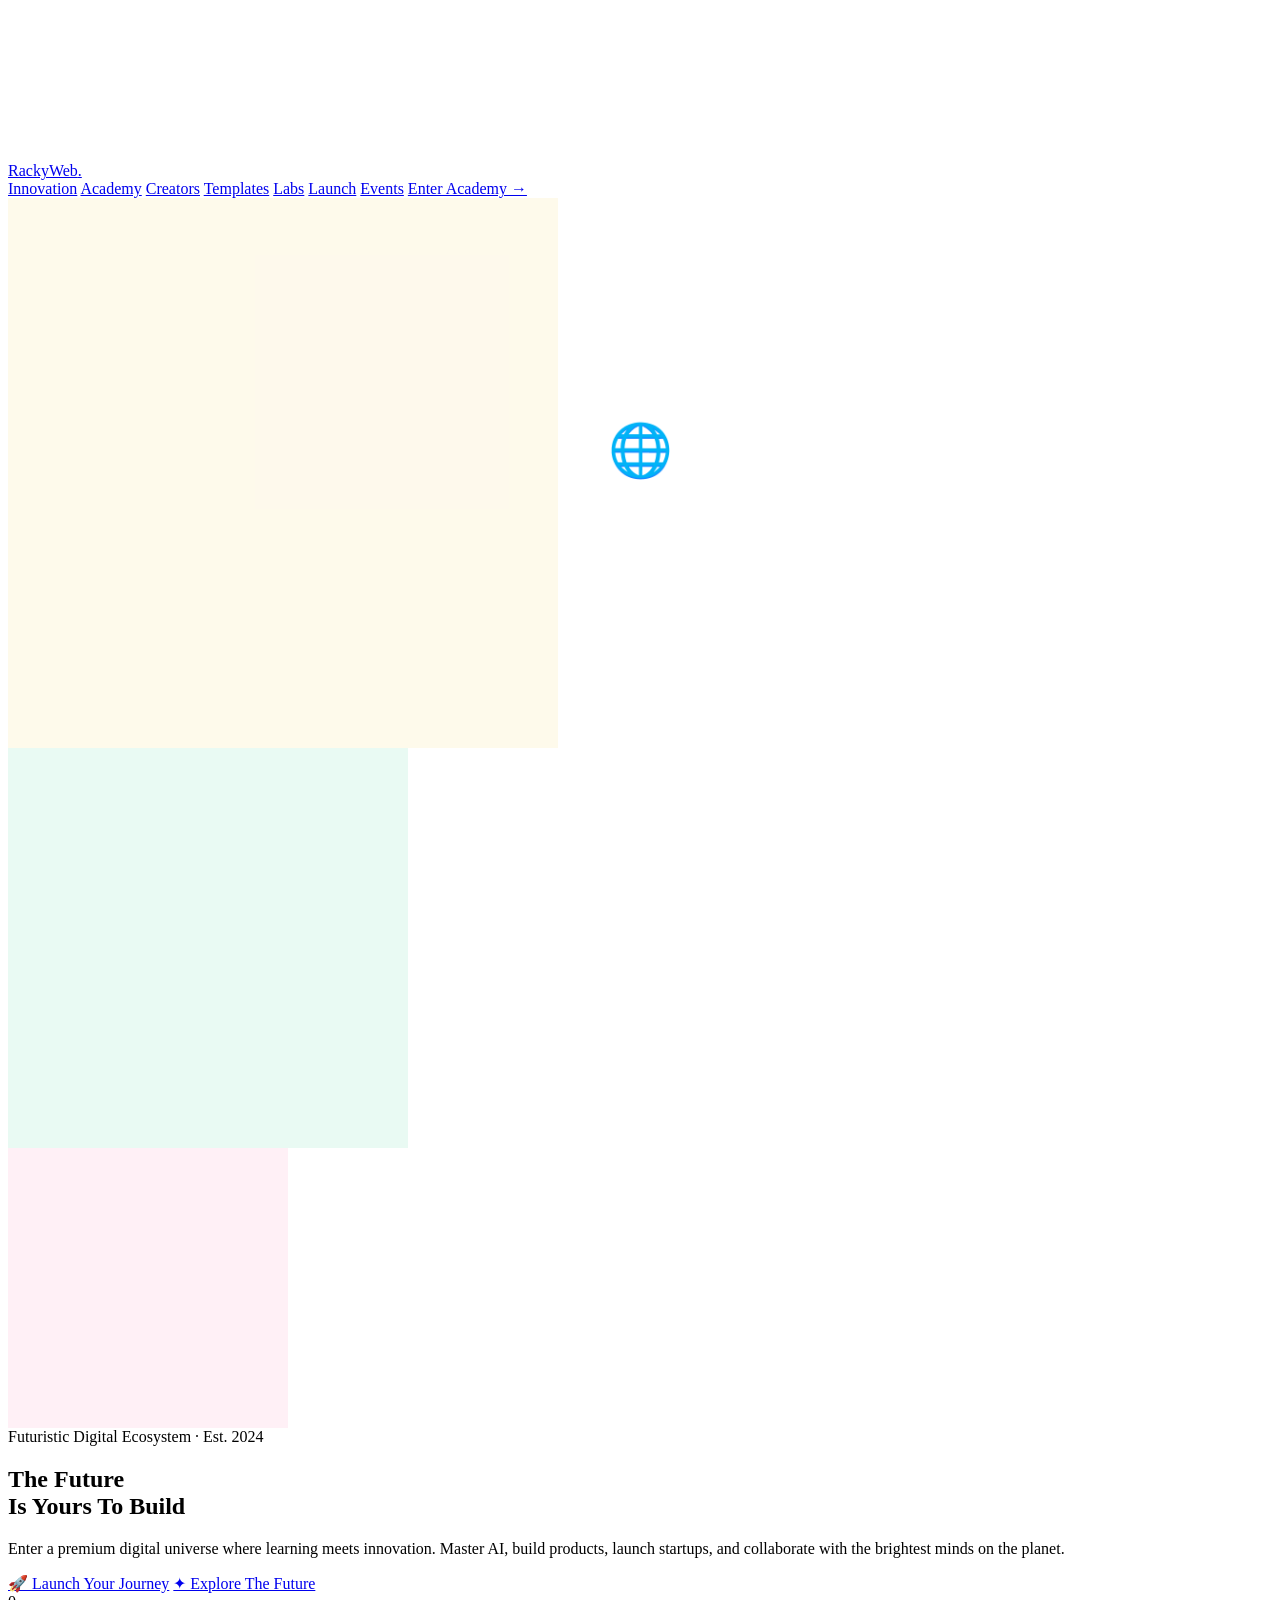
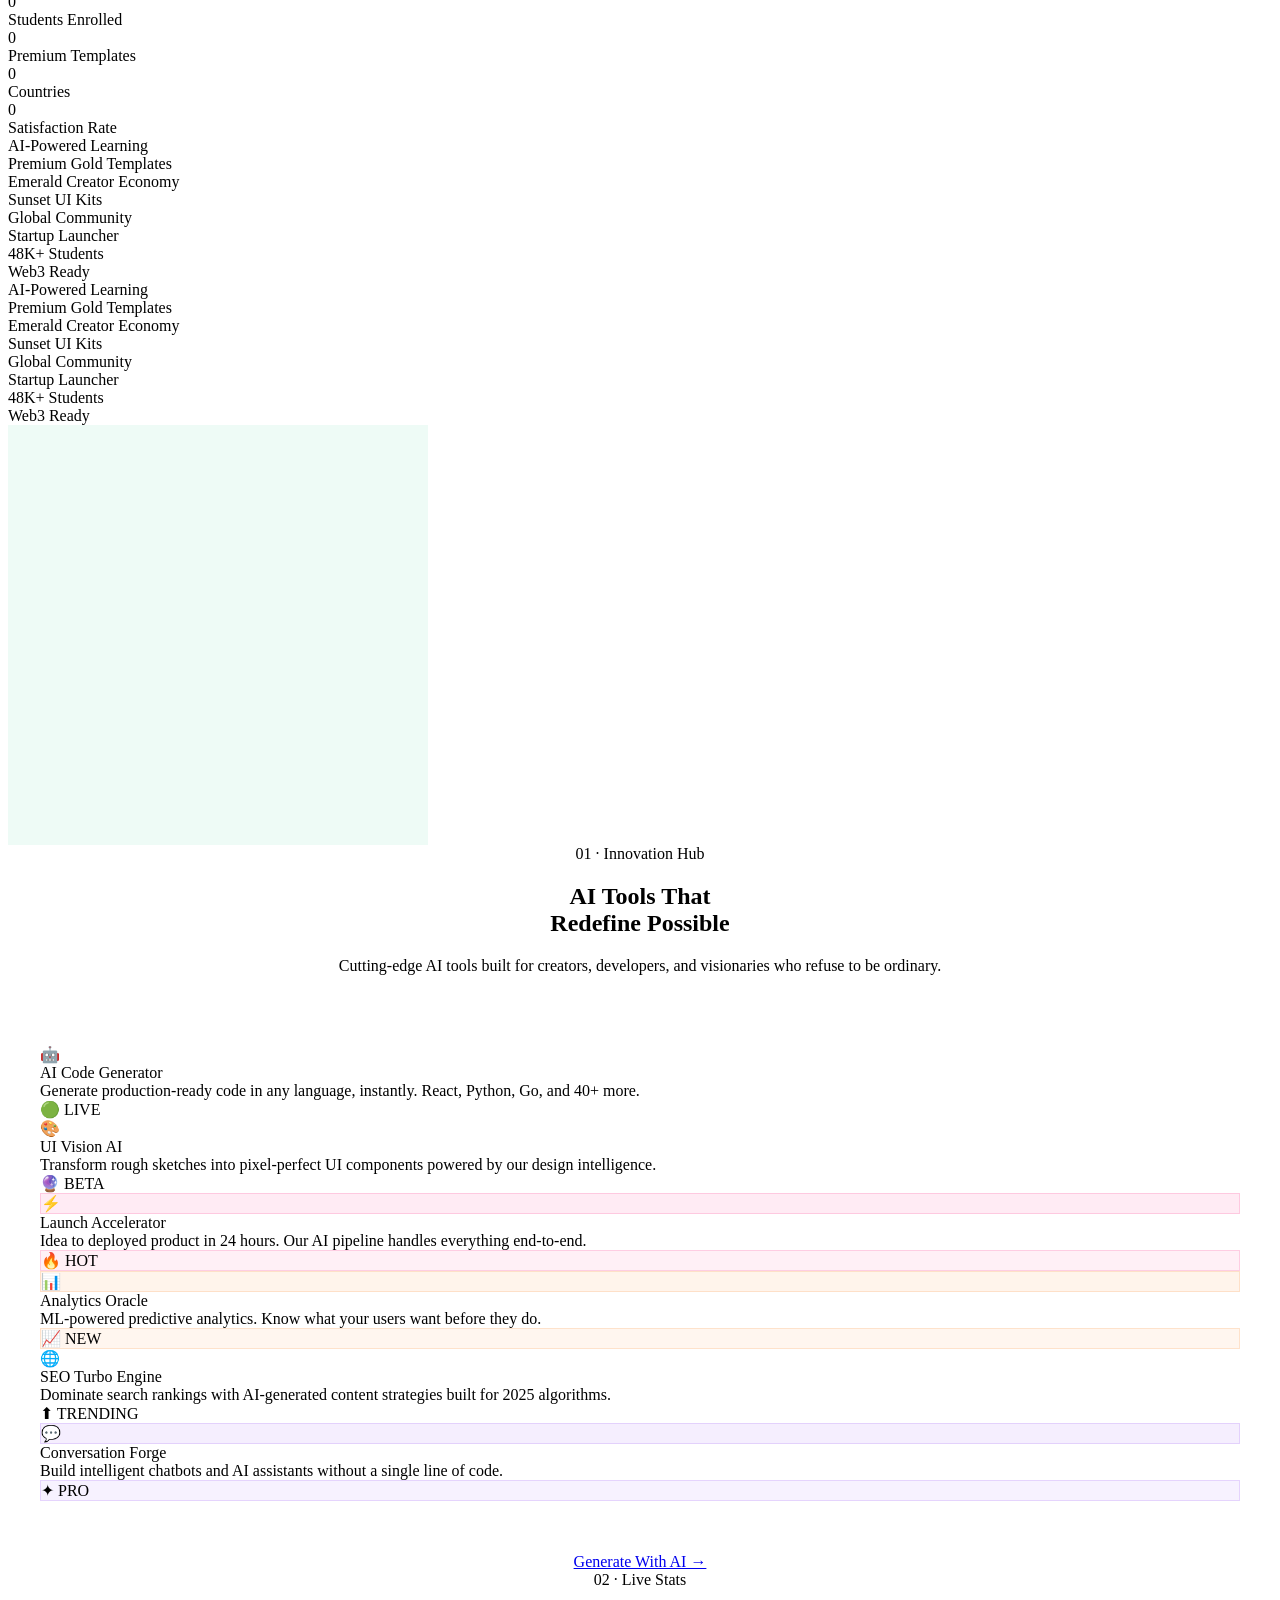
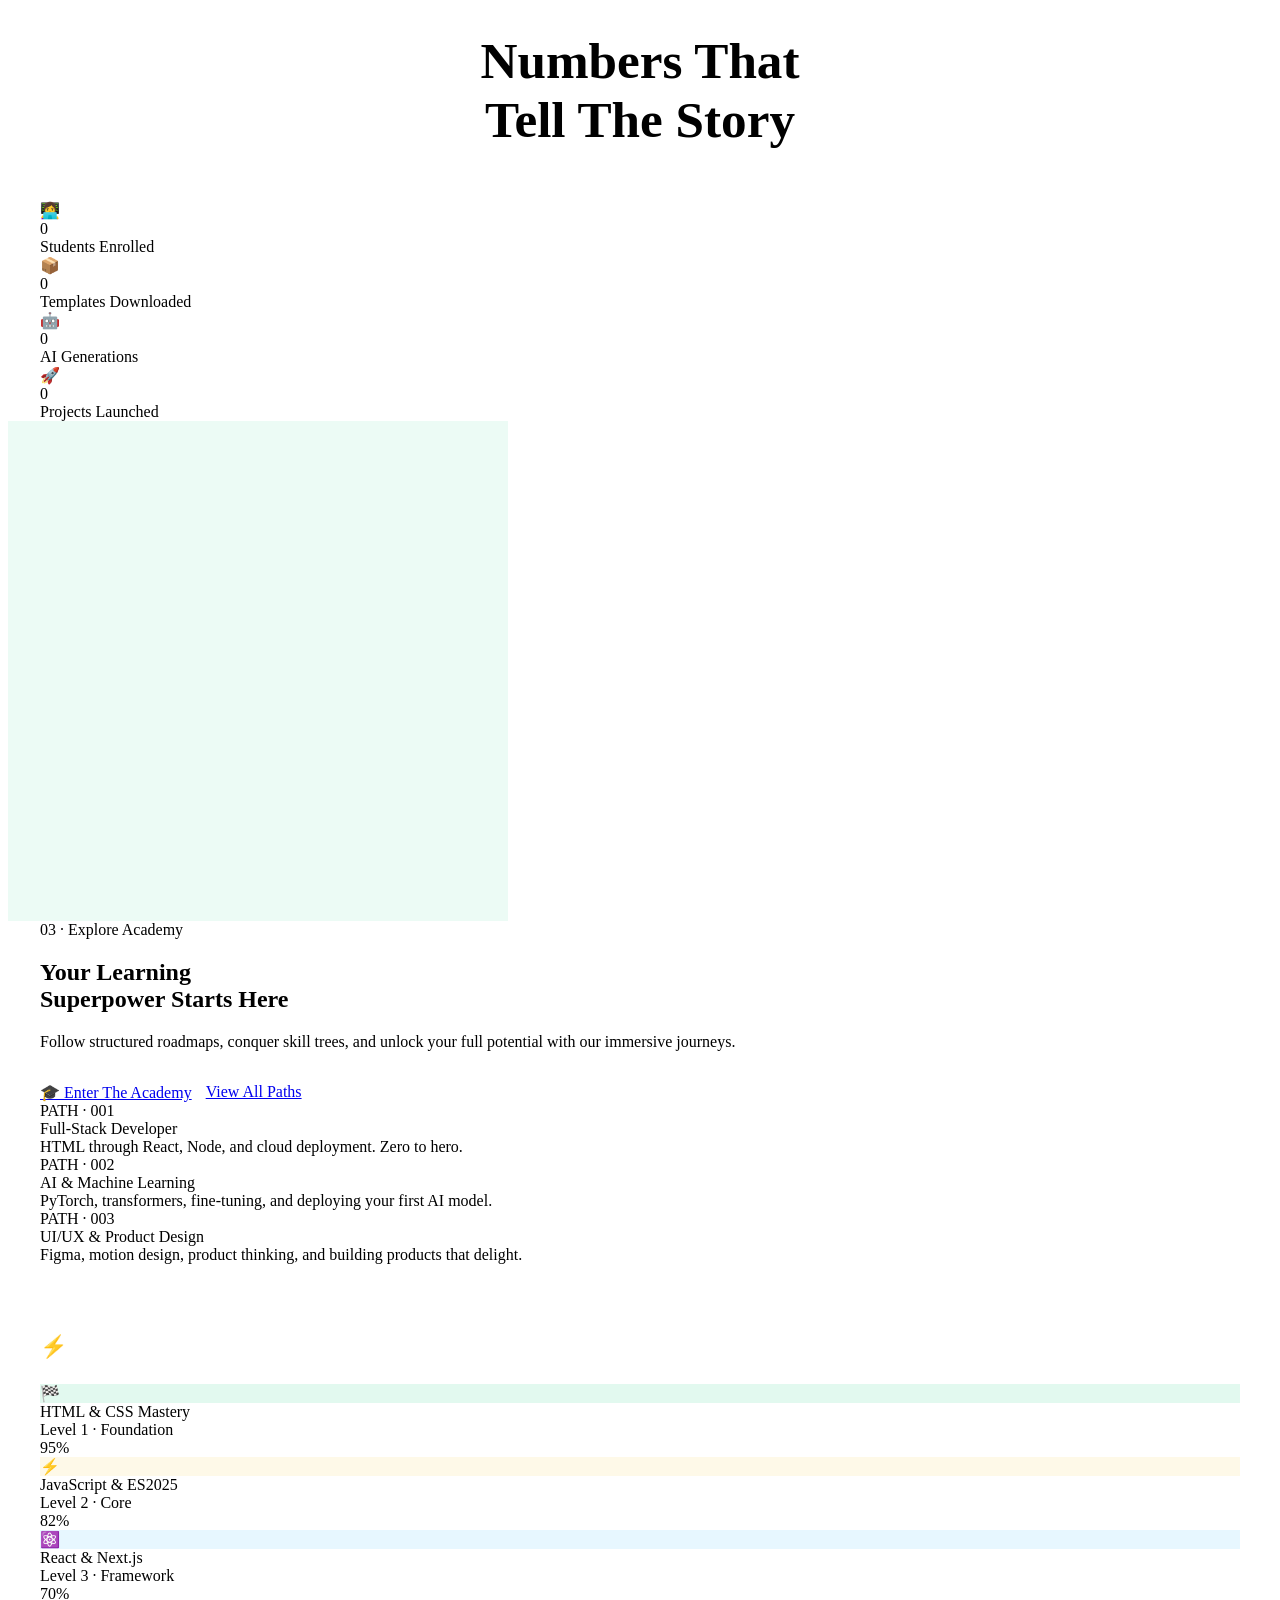
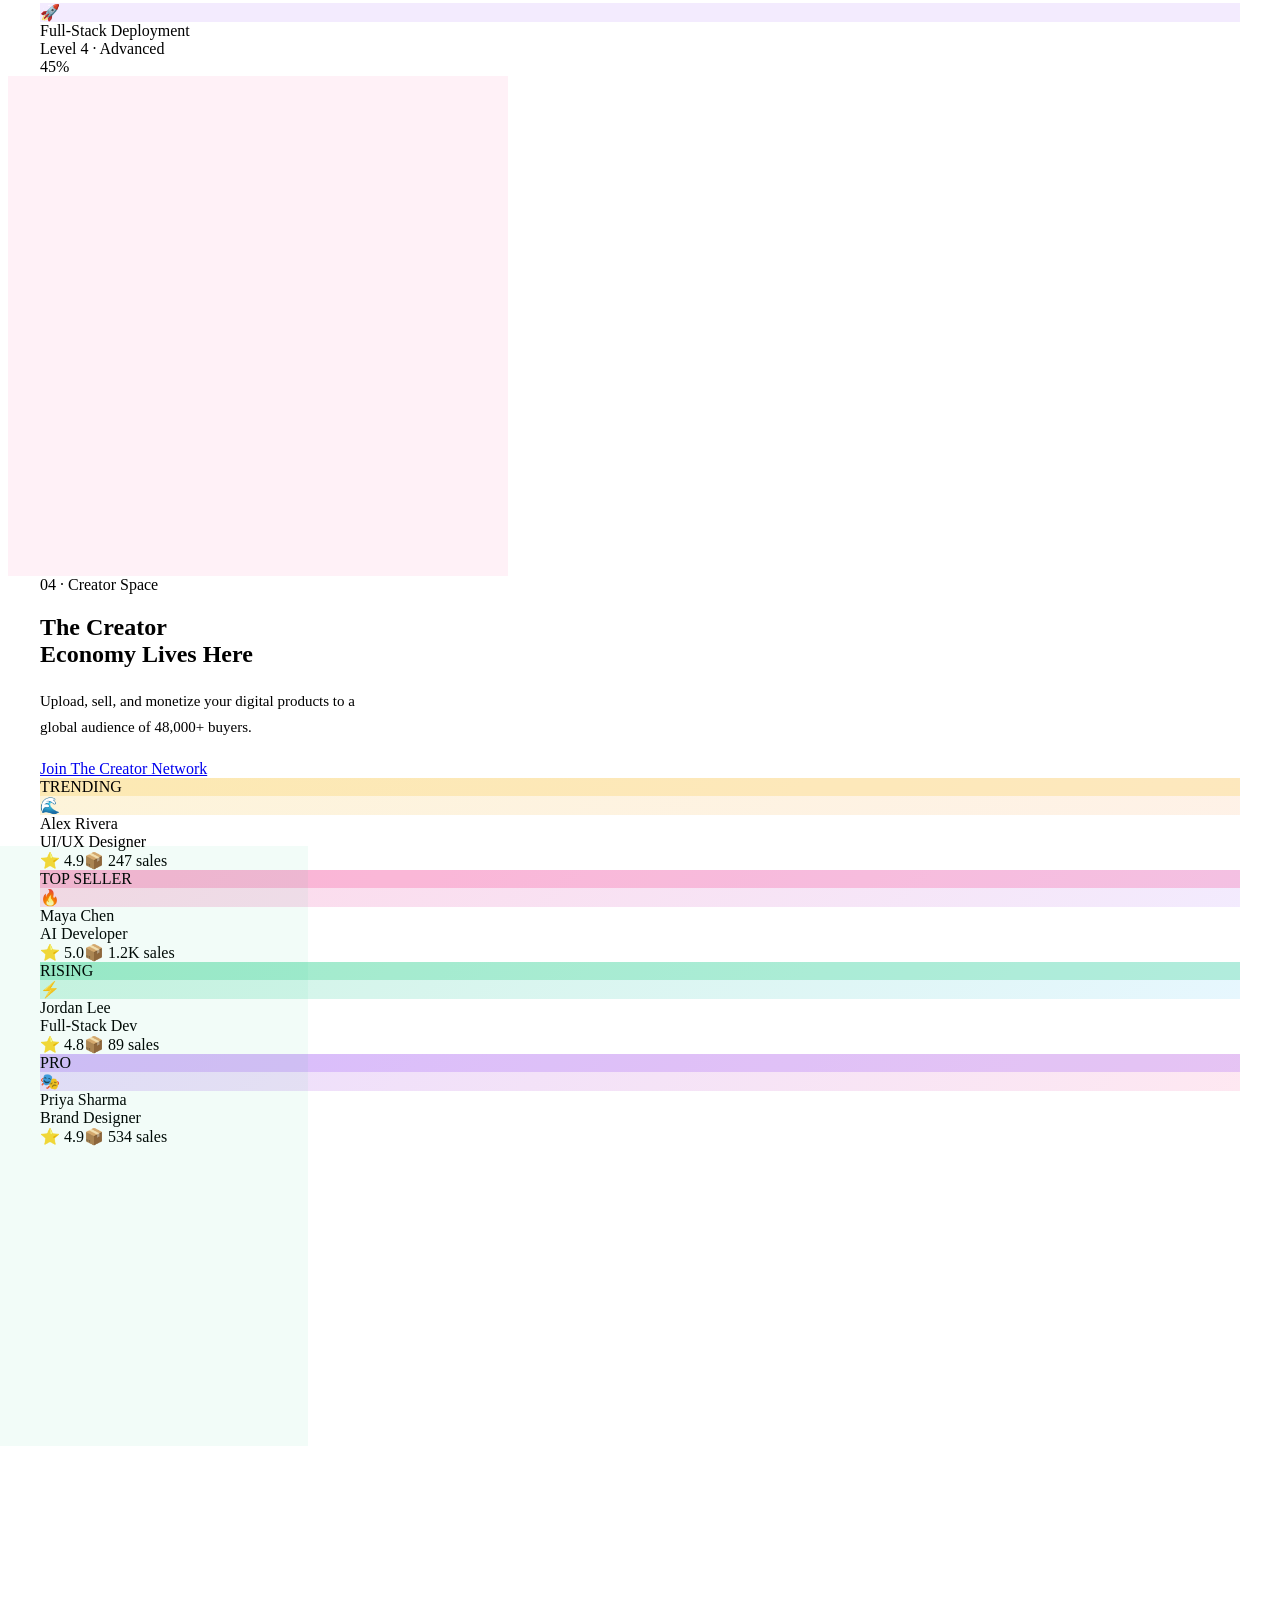
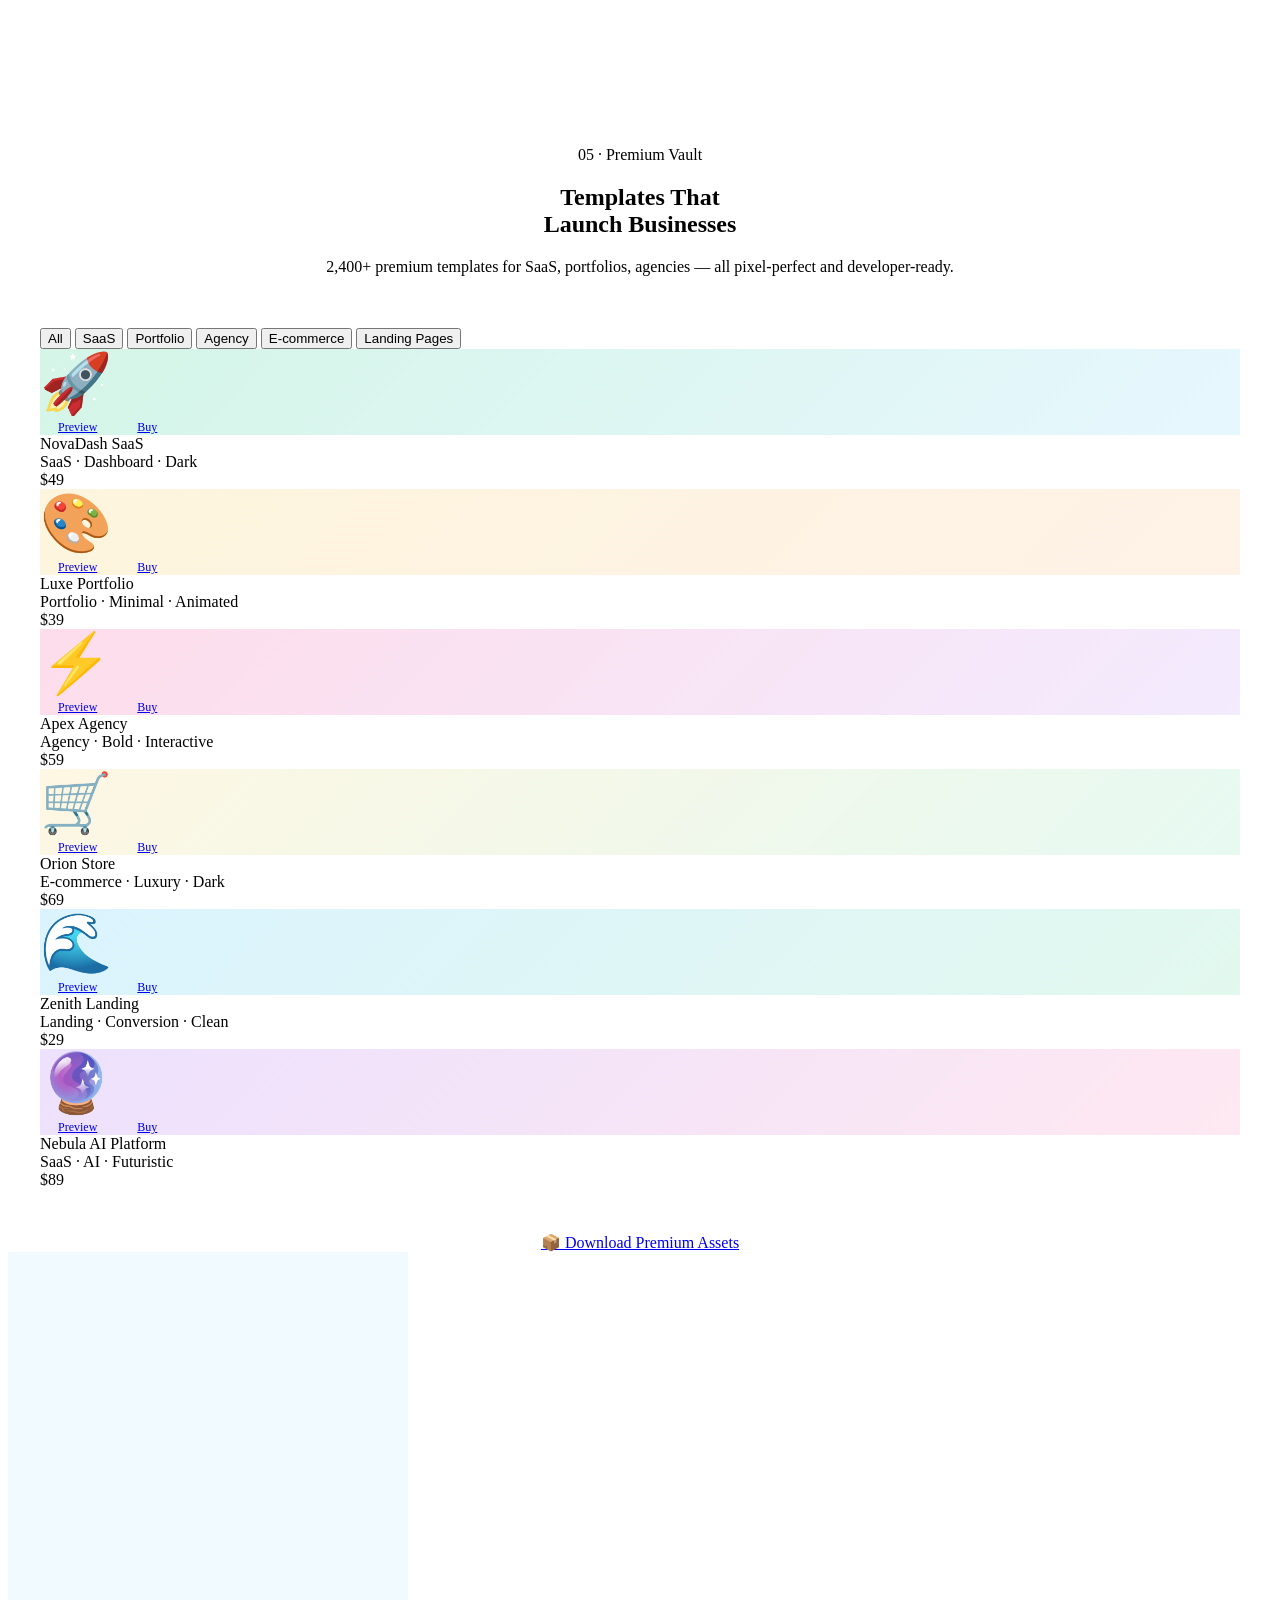
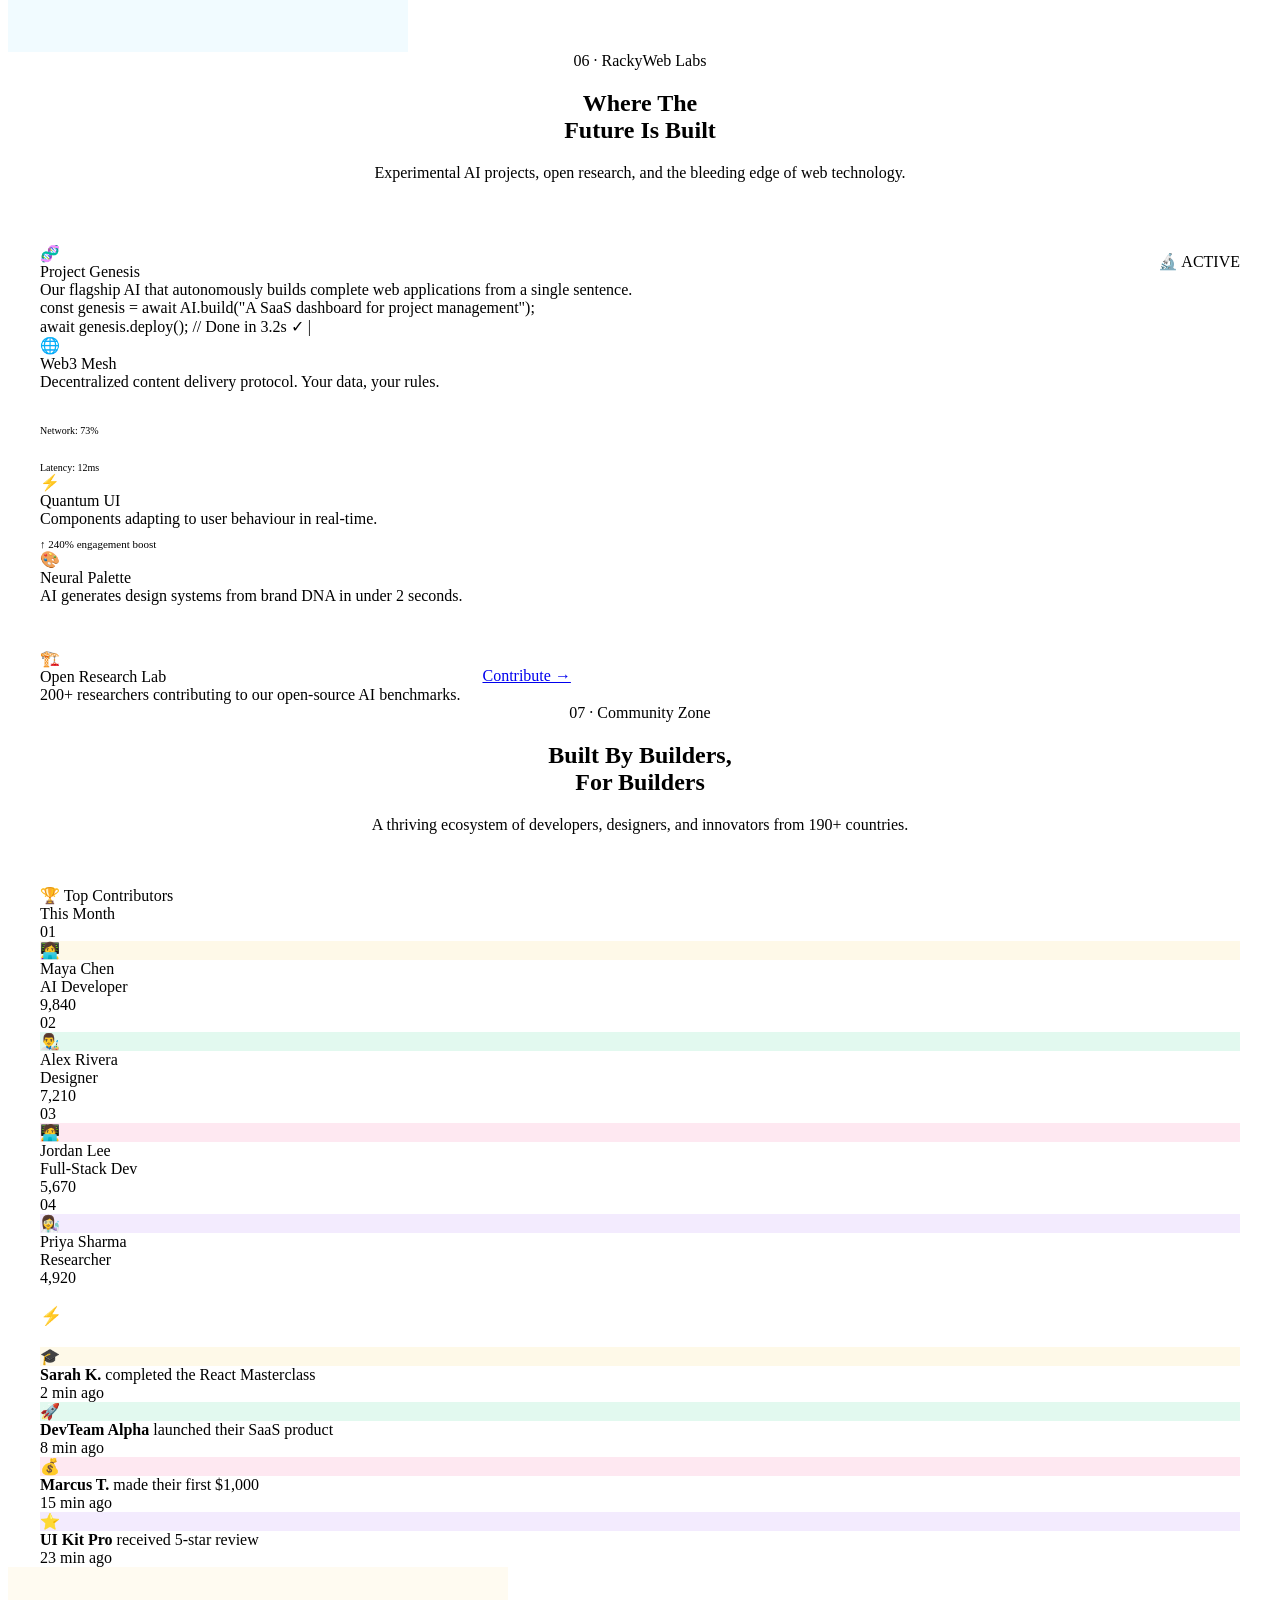
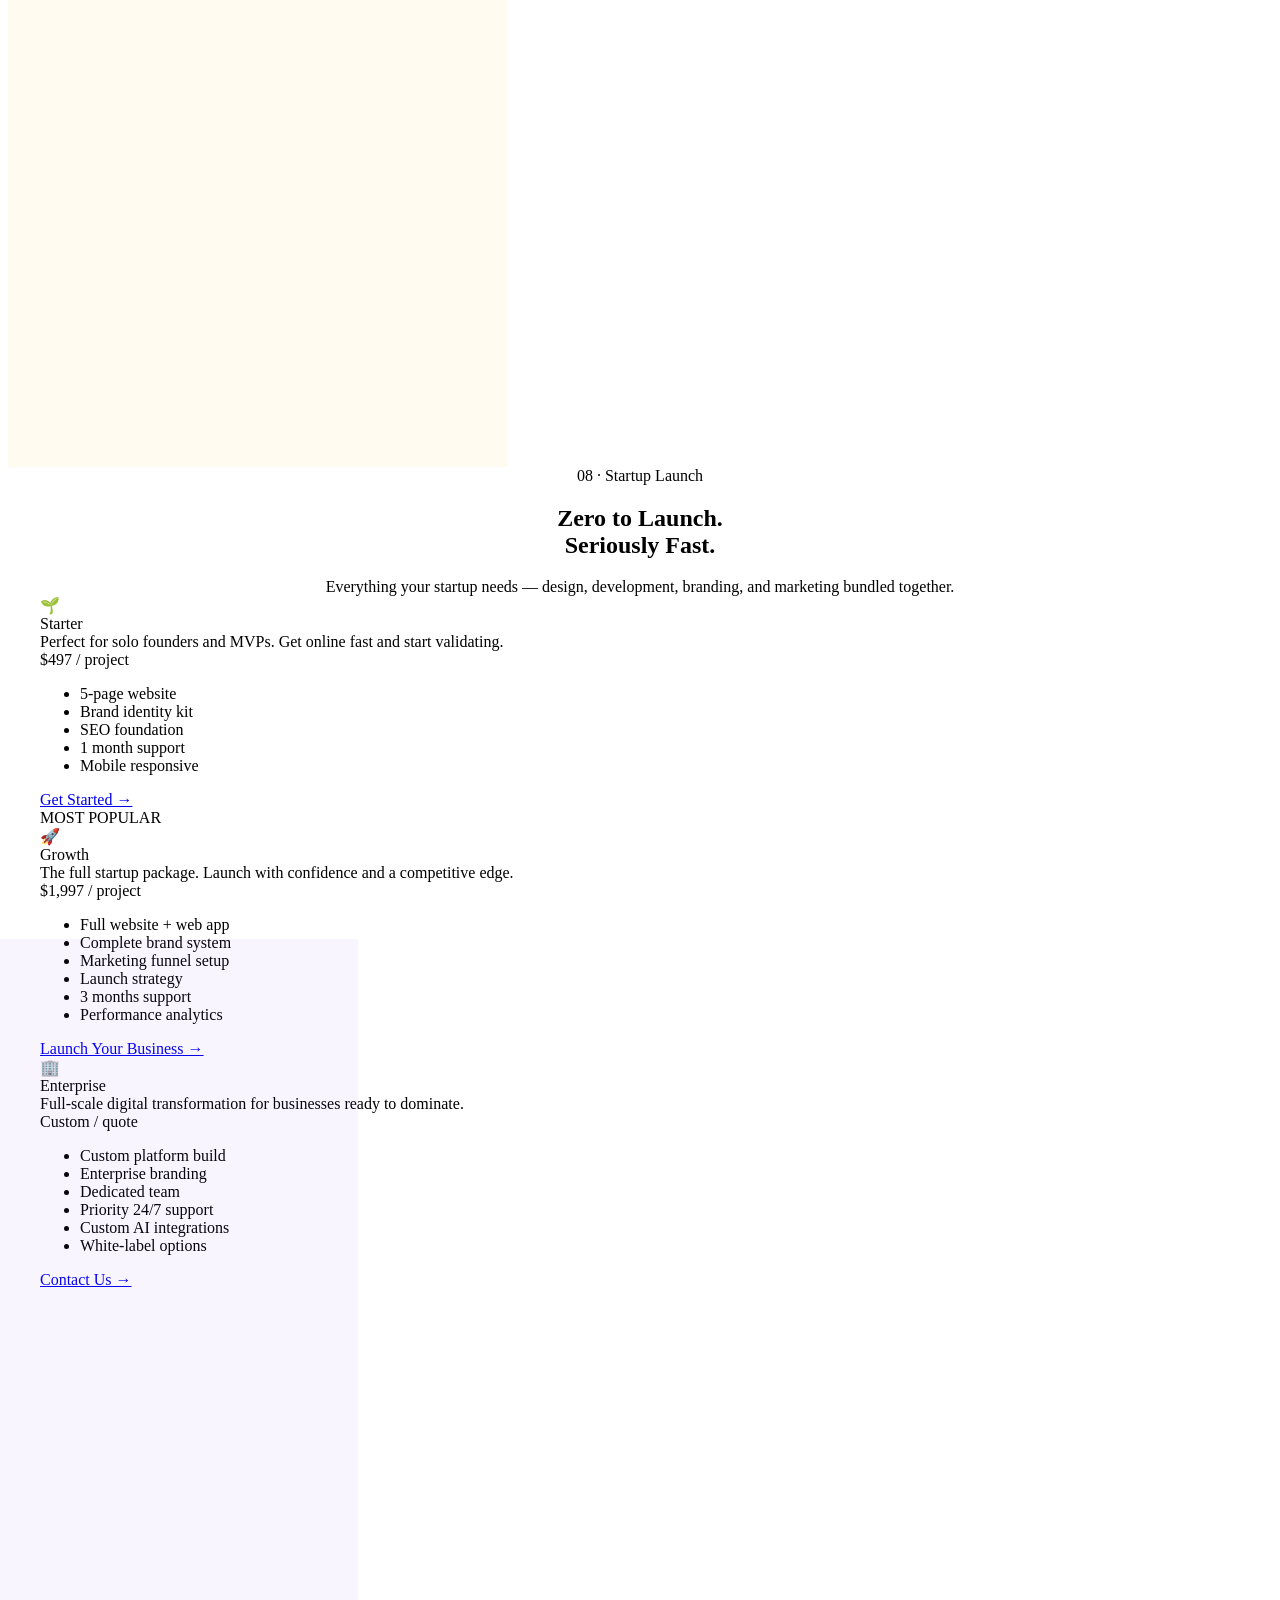
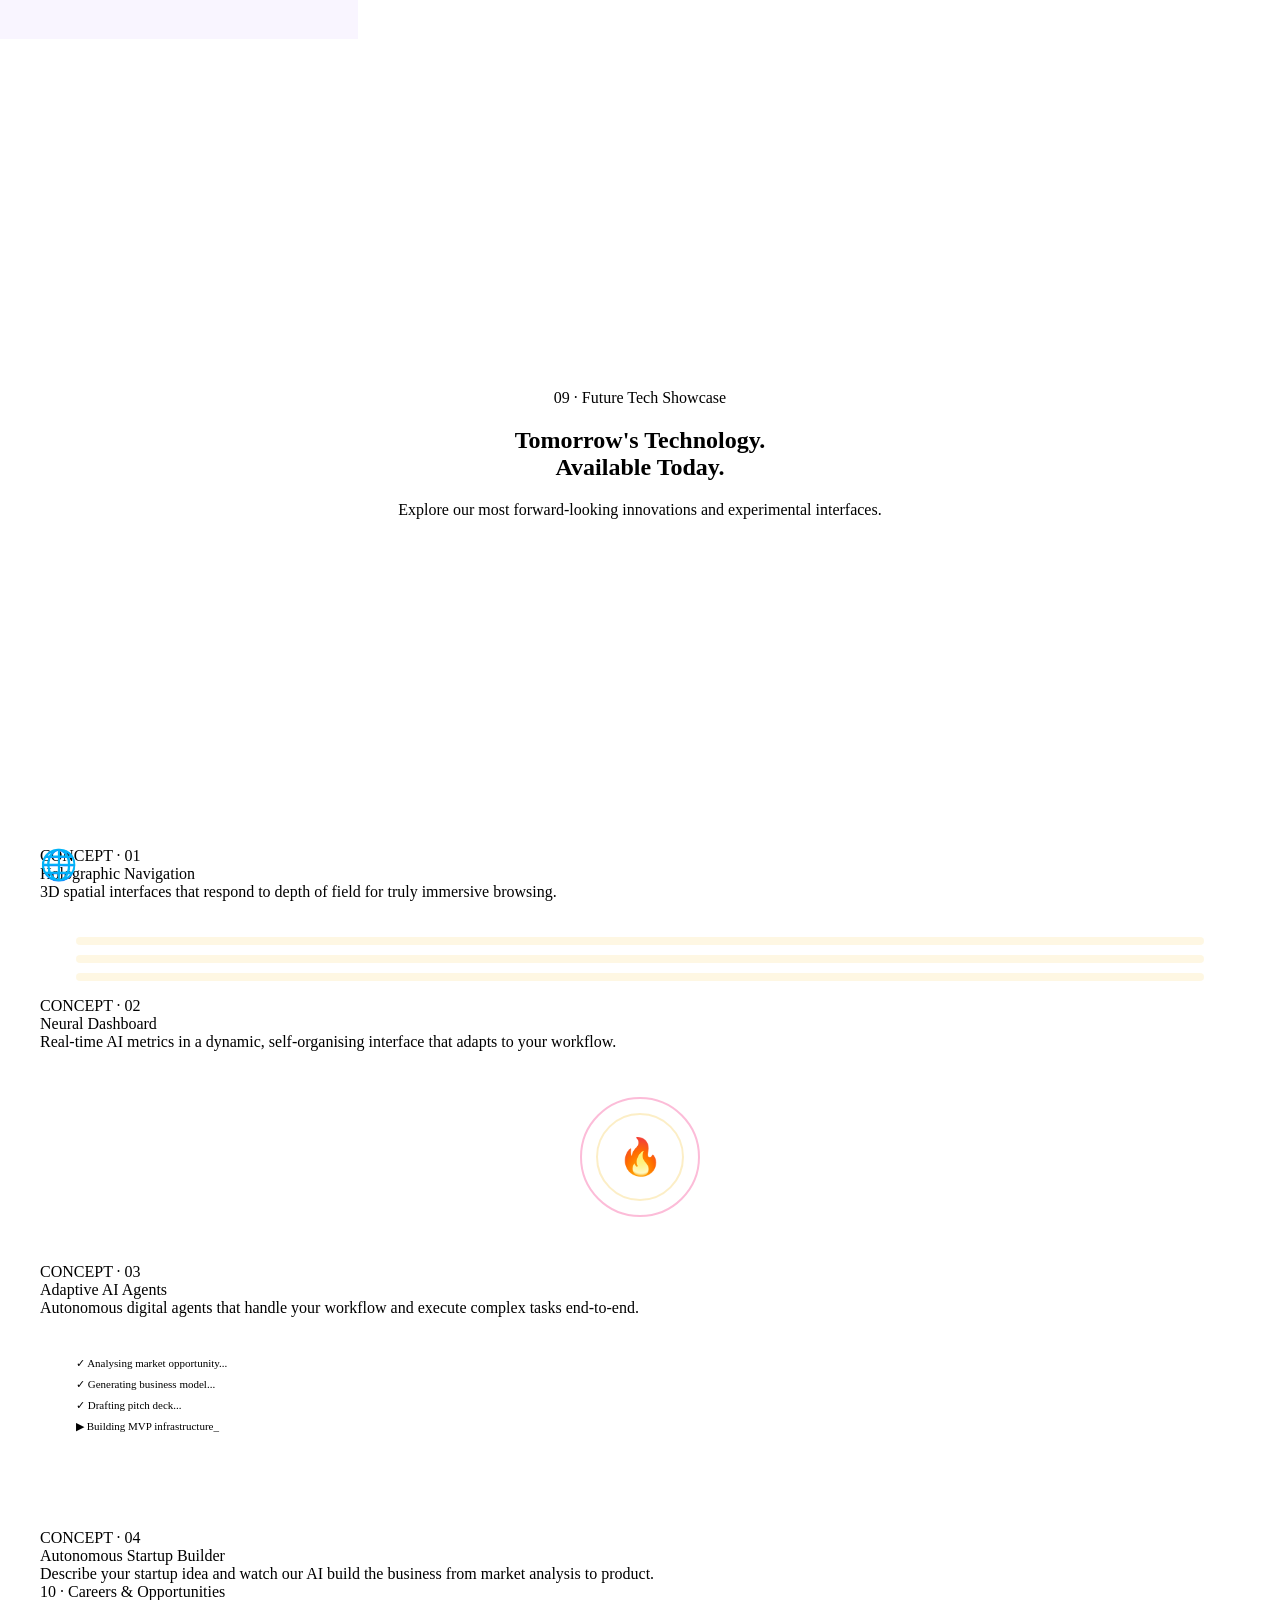
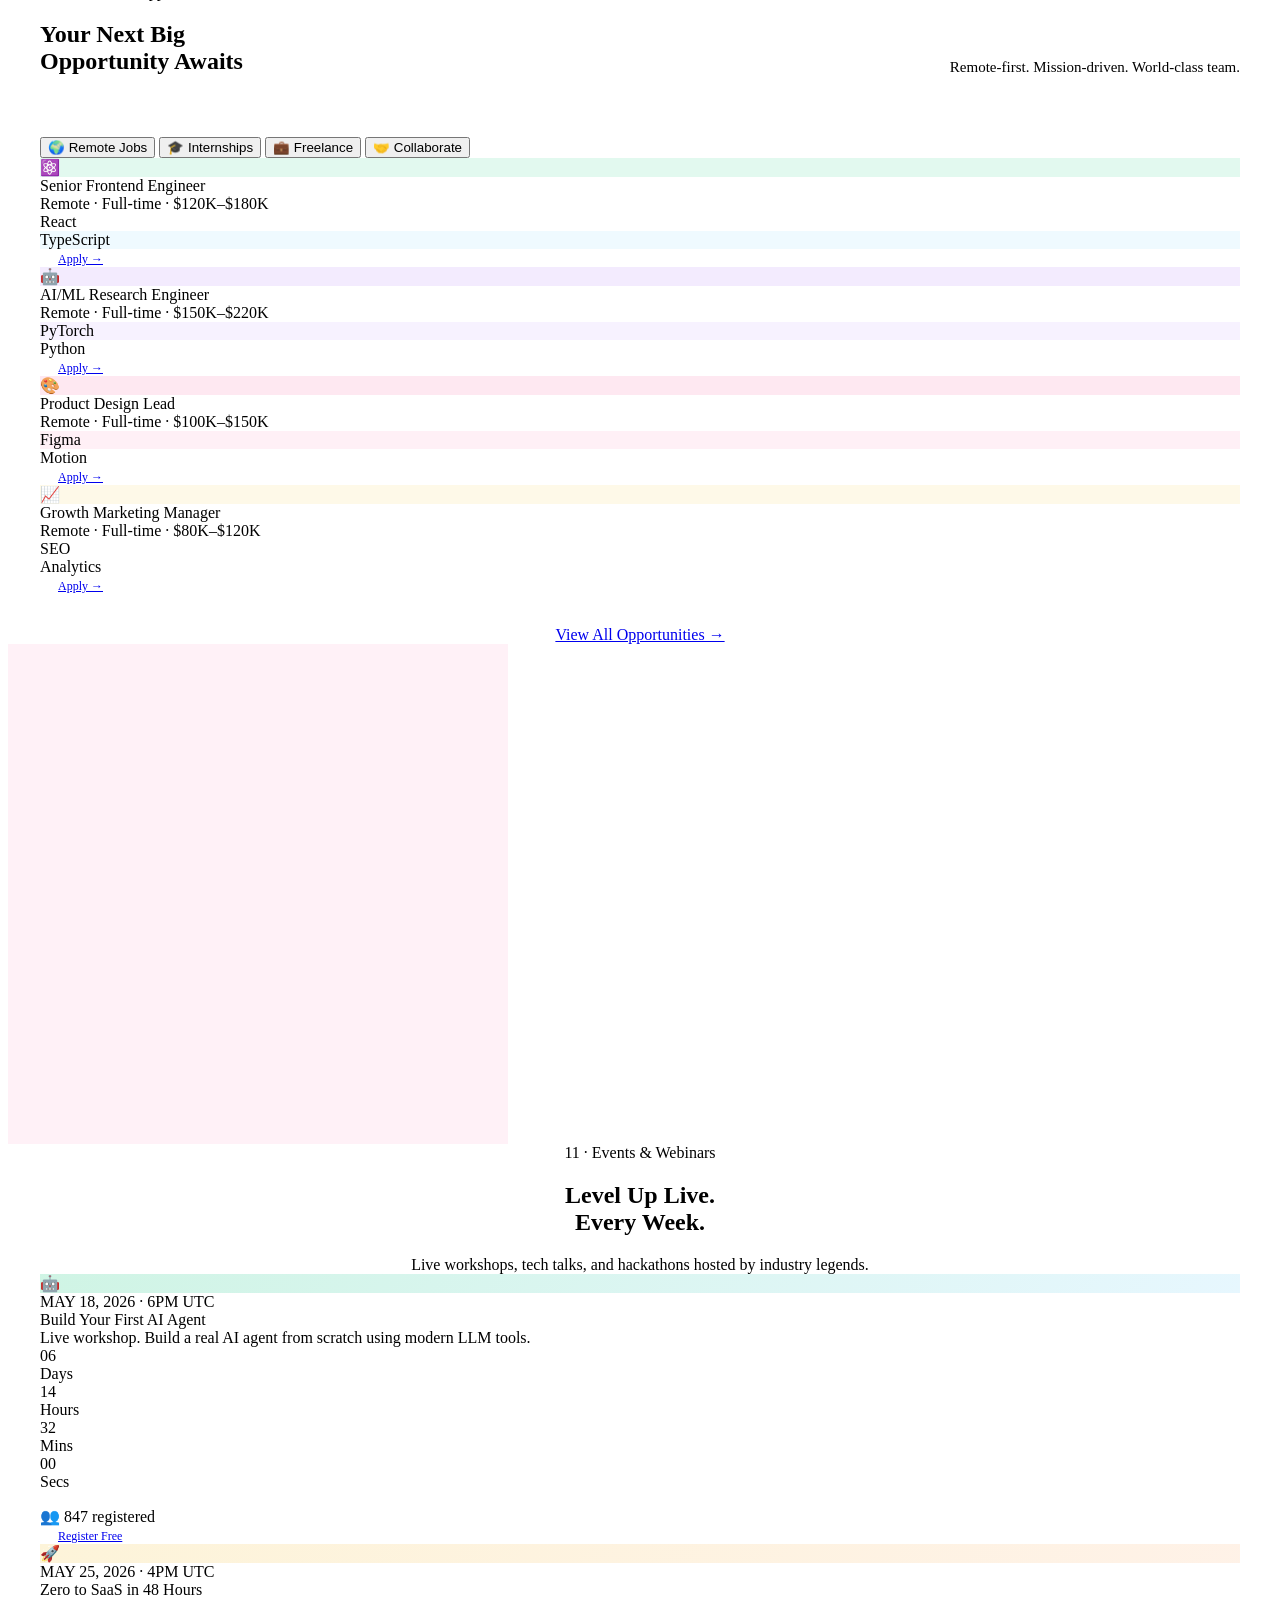
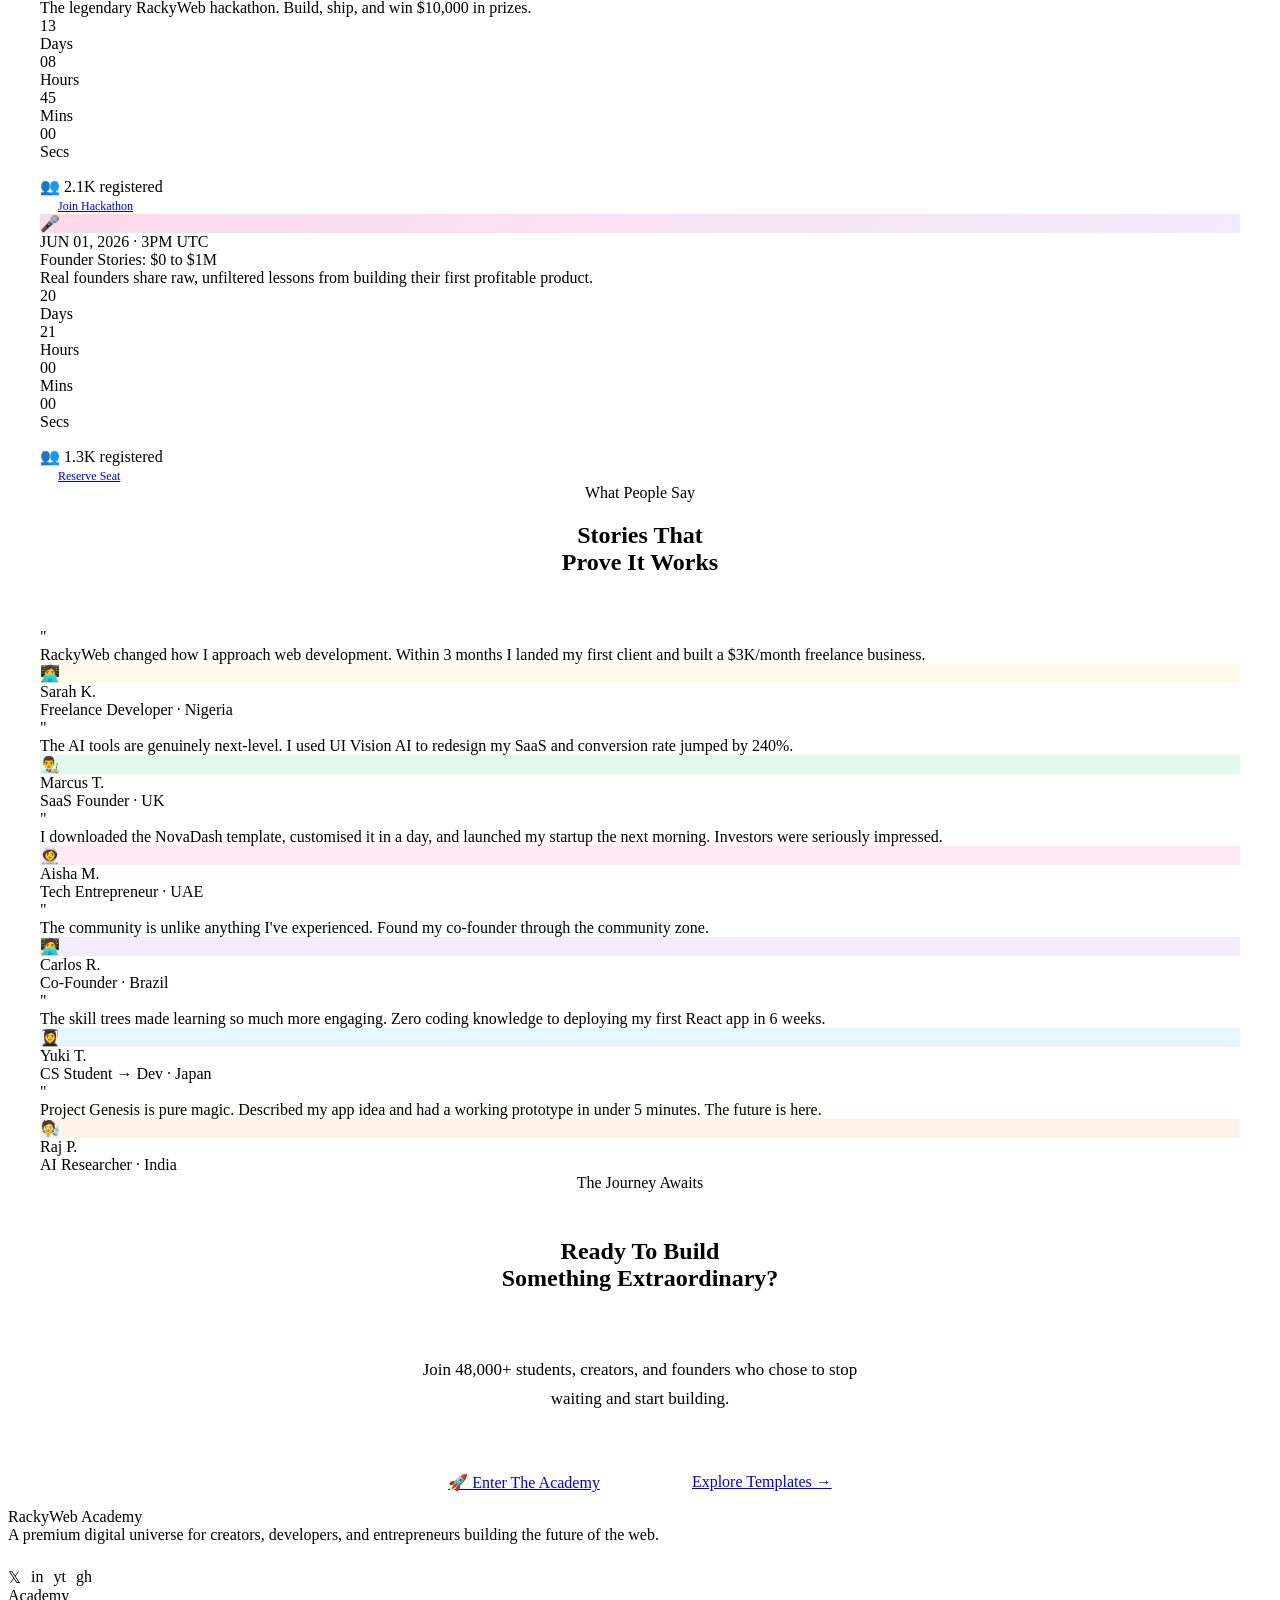
==== index.html @ 567f4d98 "Add files via upload" ====
<!DOCTYPE html>
<html lang="en">
<head>
<meta charset="UTF-8">
<meta name="viewport" content="width=device-width, initial-scale=1.0">
<title>RackyWeb Academy — Enter The Future</title>
<link rel="stylesheet" href="styles.css">
</head>
<body>

<!-- Custom cursor -->
<div id="cursor-dot"></div>
<div id="cursor-ring"></div>

<!-- Scroll progress -->
<div id="scroll-progress"></div>

<!-- Particles canvas -->
<canvas id="particles-canvas"></canvas>

<!-- Mouse glow -->
<div id="mouse-glow"></div>

<!-- ============================================================
     NAVBAR
     ============================================================ -->
<nav id="navbar">
  <a href="#" class="nav-logo">RackyWeb<span style="color:var(--sun-coral)">.</span></a>
  <div class="nav-links">
    <a href="#innovation" class="nav-link">Innovation</a>
    <a href="#academy"    class="nav-link">Academy</a>
    <a href="#creator"    class="nav-link">Creators</a>
    <a href="#templates"  class="nav-link">Templates</a>
    <a href="#labs"       class="nav-link">Labs</a>
    <a href="#startup"    class="nav-link">Launch</a>
    <a href="#events"     class="nav-link">Events</a>
    <a href="#academy"    class="nav-link nav-cta">Enter Academy →</a>
  </div>
  <div class="hamburger" onclick="toggleMenu()" id="hamburger">
    <span></span><span></span><span></span>
  </div>
</nav>

<!-- ============================================================
     HERO
     ============================================================ -->
<section id="hero">
  <!-- Gold orbs -->
  <div class="orb" style="width:550px;height:550px;background:rgba(245,200,66,0.1);top:-80px;left:-120px;animation-duration:14s;"></div>
  <div class="orb" style="width:400px;height:400px;background:rgba(16,201,122,0.09);bottom:-60px;right:-80px;animation-duration:11s;"></div>
  <div class="orb" style="width:280px;height:280px;background:rgba(247,65,143,0.08);top:40%;left:60%;animation-duration:9s;"></div>

  <div class="hero-inner" style="position:relative;z-index:2;">
    <div class="hero-eyebrow">
      <div class="hero-blink"></div>
      Futuristic Digital Ecosystem · Est. 2024
    </div>
    <h1 class="hero-title">
      The Future<br>
      <span class="hero-title-line2">Is Yours To Build</span>
    </h1>
    <p class="hero-sub">
      Enter a premium digital universe where learning meets innovation. Master AI, build products, launch startups, and collaborate with the brightest minds on the planet.
    </p>
    <div class="hero-actions">
      <a href="#academy"    class="btn btn-gold btn-pulse" onclick="ripple(event)">🚀 Launch Your Journey</a>
      <a href="#innovation" class="btn btn-ghost"          onclick="ripple(event)">✦ Explore The Future</a>
    </div>
    <div class="hero-stats">
      <div>
        <div class="hero-stat-num" data-counter="48000" data-suffix="K+">0</div>
        <div class="hero-stat-label">Students Enrolled</div>
      </div>
      <div>
        <div class="hero-stat-num" data-counter="2400" data-suffix="">0</div>
        <div class="hero-stat-label">Premium Templates</div>
      </div>
      <div>
        <div class="hero-stat-num" data-counter="190" data-suffix="+">0</div>
        <div class="hero-stat-label">Countries</div>
      </div>
      <div>
        <div class="hero-stat-num" data-counter="99" data-suffix="%">0</div>
        <div class="hero-stat-label">Satisfaction Rate</div>
      </div>
    </div>
  </div>

  <!-- Orbital rings visual -->
  <div class="hero-visual">
    <div class="hero-ring hr1"></div>
    <div class="hero-ring hr2"></div>
    <div class="hero-ring hr3"></div>
    <div class="hero-orb"></div>
    <div style="position:absolute;top:50%;left:50%;transform:translate(-50%,-50%);font-size:52px;z-index:2;">🌐</div>
  </div>
</section>

<!-- ============================================================
     MARQUEE BAND
     ============================================================ -->
<div class="marquee-band">
  <div class="marquee-wrap">
    <div class="marquee-track">
      <div class="marquee-item"><span class="marquee-dot"></span>AI-Powered Learning</div>
      <div class="marquee-item"><span class="marquee-dot"></span>Premium Gold Templates</div>
      <div class="marquee-item"><span class="marquee-dot"></span>Emerald Creator Economy</div>
      <div class="marquee-item"><span class="marquee-dot"></span>Sunset UI Kits</div>
      <div class="marquee-item"><span class="marquee-dot"></span>Global Community</div>
      <div class="marquee-item"><span class="marquee-dot"></span>Startup Launcher</div>
      <div class="marquee-item"><span class="marquee-dot"></span>48K+ Students</div>
      <div class="marquee-item"><span class="marquee-dot"></span>Web3 Ready</div>
      <div class="marquee-item"><span class="marquee-dot"></span>AI-Powered Learning</div>
      <div class="marquee-item"><span class="marquee-dot"></span>Premium Gold Templates</div>
      <div class="marquee-item"><span class="marquee-dot"></span>Emerald Creator Economy</div>
      <div class="marquee-item"><span class="marquee-dot"></span>Sunset UI Kits</div>
      <div class="marquee-item"><span class="marquee-dot"></span>Global Community</div>
      <div class="marquee-item"><span class="marquee-dot"></span>Startup Launcher</div>
      <div class="marquee-item"><span class="marquee-dot"></span>48K+ Students</div>
      <div class="marquee-item"><span class="marquee-dot"></span>Web3 Ready</div>
    </div>
  </div>
</div>

<!-- ============================================================
     01 · INNOVATION HUB
     ============================================================ -->
<section id="innovation">
  <div class="orb" style="width:420px;height:420px;background:rgba(16,201,122,0.07);top:40%;right:0;animation-duration:13s;"></div>
  <div class="section-inner">
    <div style="max-width:1200px;margin:0 auto;">
      <div style="text-align:center;margin-bottom:70px;" class="reveal">
        <div class="section-tag">01 · Innovation Hub</div>
        <h2 class="section-title">AI Tools That<br><span class="gt-em">Redefine Possible</span></h2>
        <p class="section-desc" style="margin:0 auto;">Cutting-edge AI tools built for creators, developers, and visionaries who refuse to be ordinary.</p>
      </div>

      <div class="ai-cards">
        <div class="ai-card reveal" style="transition-delay:.05s;">
          <div class="ai-card-glow" style="background:var(--em);"></div>
          <div class="ai-card-icon" style="background:var(--em-dim);border:1px solid var(--em-border);">🤖</div>
          <div class="ai-card-title">AI Code Generator</div>
          <div class="ai-card-desc">Generate production-ready code in any language, instantly. React, Python, Go, and 40+ more.</div>
          <div class="ai-card-tag" style="background:var(--em-dim);color:var(--em);border:1px solid var(--em-border);">🟢 LIVE</div>
        </div>
        <div class="ai-card reveal" style="transition-delay:.1s;">
          <div class="ai-card-glow" style="background:var(--gold);"></div>
          <div class="ai-card-icon" style="background:var(--gold-dim);border:1px solid var(--gold-border);">🎨</div>
          <div class="ai-card-title">UI Vision AI</div>
          <div class="ai-card-desc">Transform rough sketches into pixel-perfect UI components powered by our design intelligence.</div>
          <div class="ai-card-tag" style="background:var(--gold-dim);color:var(--gold);border:1px solid var(--gold-border);">🔮 BETA</div>
        </div>
        <div class="ai-card reveal" style="transition-delay:.15s;">
          <div class="ai-card-glow" style="background:var(--sun-rose);"></div>
          <div class="ai-card-icon" style="background:rgba(247,65,143,0.1);border:1px solid rgba(247,65,143,0.2);">⚡</div>
          <div class="ai-card-title">Launch Accelerator</div>
          <div class="ai-card-desc">Idea to deployed product in 24 hours. Our AI pipeline handles everything end-to-end.</div>
          <div class="ai-card-tag" style="background:rgba(247,65,143,0.08);color:var(--sun-rose);border:1px solid rgba(247,65,143,0.2);">🔥 HOT</div>
        </div>
        <div class="ai-card reveal" style="transition-delay:.2s;">
          <div class="ai-card-glow" style="background:var(--sun-amber);"></div>
          <div class="ai-card-icon" style="background:rgba(251,146,60,0.1);border:1px solid rgba(251,146,60,0.2);">📊</div>
          <div class="ai-card-title">Analytics Oracle</div>
          <div class="ai-card-desc">ML-powered predictive analytics. Know what your users want before they do.</div>
          <div class="ai-card-tag" style="background:rgba(251,146,60,0.08);color:var(--sun-amber);border:1px solid rgba(251,146,60,0.2);">📈 NEW</div>
        </div>
        <div class="ai-card reveal" style="transition-delay:.25s;">
          <div class="ai-card-glow" style="background:var(--em);"></div>
          <div class="ai-card-icon" style="background:var(--em-dim);border:1px solid var(--em-border);">🌐</div>
          <div class="ai-card-title">SEO Turbo Engine</div>
          <div class="ai-card-desc">Dominate search rankings with AI-generated content strategies built for 2025 algorithms.</div>
          <div class="ai-card-tag" style="background:var(--em-dim);color:var(--em);border:1px solid var(--em-border);">⬆ TRENDING</div>
        </div>
        <div class="ai-card reveal" style="transition-delay:.3s;">
          <div class="ai-card-glow" style="background:var(--sun-violet);"></div>
          <div class="ai-card-icon" style="background:rgba(155,89,245,0.1);border:1px solid rgba(155,89,245,0.2);">💬</div>
          <div class="ai-card-title">Conversation Forge</div>
          <div class="ai-card-desc">Build intelligent chatbots and AI assistants without a single line of code.</div>
          <div class="ai-card-tag" style="background:rgba(155,89,245,0.08);color:var(--sun-violet);border:1px solid rgba(155,89,245,0.2);">✦ PRO</div>
        </div>
      </div>

      <div style="text-align:center;margin-top:52px;" class="reveal">
        <a href="#" class="btn btn-em" onclick="ripple(event)">Generate With AI →</a>
      </div>
    </div>
  </div>
</section>

<!-- ============================================================
     02 · STATISTICS
     ============================================================ -->
<section id="statistics">
  <div class="section-inner">
    <div style="max-width:1200px;margin:0 auto;">
      <div class="reveal" style="text-align:center;margin-bottom:52px;">
        <div class="section-tag">02 · Live Stats</div>
        <h2 class="section-title" style="font-size:clamp(28px,4vw,54px);">Numbers That<br><span class="gt-gold">Tell The Story</span></h2>
      </div>
      <div class="stats-grid reveal">
        <div class="stat-block">
          <div class="stat-icon">👩‍💻</div>
          <div class="stat-number gt-gold" data-counter="48291" data-suffix="+">0</div>
          <div class="stat-label">Students Enrolled</div>
        </div>
        <div class="stat-block">
          <div class="stat-icon">📦</div>
          <div class="stat-number gt-em" data-counter="2483" data-suffix="">0</div>
          <div class="stat-label">Templates Downloaded</div>
        </div>
        <div class="stat-block">
          <div class="stat-icon">🤖</div>
          <div class="stat-number gt-sunset" data-counter="1200000" data-suffix="+">0</div>
          <div class="stat-label">AI Generations</div>
        </div>
        <div class="stat-block">
          <div class="stat-icon">🚀</div>
          <div class="stat-number gt-prism" data-counter="3847" data-suffix="">0</div>
          <div class="stat-label">Projects Launched</div>
        </div>
      </div>
    </div>
  </div>
</section>

<!-- ============================================================
     03 · EXPLORE ACADEMY
     ============================================================ -->
<section id="academy">
  <div class="orb" style="width:500px;height:500px;background:rgba(16,201,122,0.08);top:0;right:0;animation-duration:16s;"></div>
  <div class="section-inner">
    <div style="max-width:1200px;margin:0 auto;">
      <div class="academy-layout">
        <div class="reveal-left">
          <div class="section-tag">03 · Explore Academy</div>
          <h2 class="section-title">Your Learning<br><span class="gt-em">Superpower Starts Here</span></h2>
          <p class="section-desc">Follow structured roadmaps, conquer skill trees, and unlock your full potential with our immersive journeys.</p>
          <div style="margin-top:32px;display:flex;gap:14px;flex-wrap:wrap;">
            <a href="#" class="btn btn-em"    onclick="ripple(event)">🎓 Enter The Academy</a>
            <a href="#" class="btn btn-ghost" onclick="ripple(event)">View All Paths</a>
          </div>
        </div>
        <div class="reveal-right">
          <div class="roadmap-paths">
            <div class="path-card">
              <div class="path-label">PATH · 001</div>
              <div class="path-name">Full-Stack Developer</div>
              <div class="path-desc">HTML through React, Node, and cloud deployment. Zero to hero.</div>
              <div class="path-dots">
                <div class="path-dot" style="background:var(--em);"></div>
                <div class="path-dot" style="background:var(--em);"></div>
                <div class="path-dot" style="background:var(--em);"></div>
                <div class="path-dot" style="background:var(--em);opacity:.3;"></div>
                <div class="path-dot" style="background:var(--em);opacity:.3;"></div>
              </div>
            </div>
            <div class="path-card">
              <div class="path-label">PATH · 002</div>
              <div class="path-name">AI & Machine Learning</div>
              <div class="path-desc">PyTorch, transformers, fine-tuning, and deploying your first AI model.</div>
              <div class="path-dots">
                <div class="path-dot" style="background:var(--gold);"></div>
                <div class="path-dot" style="background:var(--gold);"></div>
                <div class="path-dot" style="background:var(--gold);opacity:.3;"></div>
                <div class="path-dot" style="background:var(--gold);opacity:.3;"></div>
                <div class="path-dot" style="background:var(--gold);opacity:.3;"></div>
              </div>
            </div>
            <div class="path-card">
              <div class="path-label">PATH · 003</div>
              <div class="path-name">UI/UX & Product Design</div>
              <div class="path-desc">Figma, motion design, product thinking, and building products that delight.</div>
              <div class="path-dots">
                <div class="path-dot" style="background:var(--sun-rose);"></div>
                <div class="path-dot" style="background:var(--sun-rose);"></div>
                <div class="path-dot" style="background:var(--sun-rose);"></div>
                <div class="path-dot" style="background:var(--sun-rose);"></div>
                <div class="path-dot" style="background:var(--sun-rose);opacity:.3;"></div>
              </div>
            </div>
          </div>
        </div>
      </div>

      <!-- Skill Tree -->
      <div style="margin-top:70px;" class="reveal">
        <h3 style="font-family:var(--font-display);font-size:22px;font-weight:700;color:#fff;margin-bottom:24px;">⚡ Skill Tree · Web Fundamentals</h3>
        <div class="skill-tree">
          <div class="skill-node">
            <div class="skill-node-icon" style="background:rgba(16,201,122,0.12);">🏁</div>
            <div class="skill-node-info">
              <div class="skill-node-name">HTML & CSS Mastery</div>
              <div class="skill-node-level">Level 1 · Foundation</div>
              <div class="skill-bar"><div class="skill-fill" style="width:0%;background:var(--em);" data-fill="95"></div></div>
            </div>
            <span class="inline-pill">95%</span>
          </div>
          <div class="skill-connector"></div>
          <div class="skill-node">
            <div class="skill-node-icon" style="background:rgba(245,200,66,0.12);">⚡</div>
            <div class="skill-node-info">
              <div class="skill-node-name">JavaScript & ES2025</div>
              <div class="skill-node-level">Level 2 · Core</div>
              <div class="skill-bar"><div class="skill-fill" style="width:0%;background:var(--gold);" data-fill="82"></div></div>
            </div>
            <span class="inline-pill">82%</span>
          </div>
          <div class="skill-connector"></div>
          <div class="skill-node">
            <div class="skill-node-icon" style="background:rgba(56,189,248,0.12);">⚛️</div>
            <div class="skill-node-info">
              <div class="skill-node-name">React & Next.js</div>
              <div class="skill-node-level">Level 3 · Framework</div>
              <div class="skill-bar"><div class="skill-fill" style="width:0%;background:var(--sun-sky);" data-fill="70"></div></div>
            </div>
            <span class="inline-pill">70%</span>
          </div>
          <div class="skill-connector"></div>
          <div class="skill-node">
            <div class="skill-node-icon" style="background:rgba(155,89,245,0.12);">🚀</div>
            <div class="skill-node-info">
              <div class="skill-node-name">Full-Stack Deployment</div>
              <div class="skill-node-level">Level 4 · Advanced</div>
              <div class="skill-bar"><div class="skill-fill" style="width:0%;background:var(--sun-violet);" data-fill="45"></div></div>
            </div>
            <span class="inline-pill">45%</span>
          </div>
        </div>
      </div>
    </div>
  </div>
</section>

<!-- ============================================================
     04 · CREATOR SPACE
     ============================================================ -->
<section id="creator">
  <div class="orb" style="width:500px;height:500px;background:rgba(247,65,143,0.07);bottom:0;left:0;animation-duration:12s;"></div>
  <div class="section-inner">
    <div style="max-width:1200px;margin:0 auto;">
      <div class="creator-header">
        <div class="reveal-left">
          <div class="section-tag">04 · Creator Space</div>
          <h2 class="section-title">The Creator<br><span class="gt-sunset">Economy Lives Here</span></h2>
        </div>
        <div class="reveal-right">
          <p style="font-size:15px;color:var(--muted);max-width:320px;line-height:1.75;">Upload, sell, and monetize your digital products to a global audience of 48,000+ buyers.</p>
          <div style="margin-top:20px;">
            <a href="#" class="btn btn-sunset" onclick="ripple(event)">Join The Creator Network</a>
          </div>
        </div>
      </div>
      <div class="creator-grid">
        <div class="creator-card reveal" style="transition-delay:.05s;">
          <div class="creator-thumb" style="background:linear-gradient(135deg,rgba(245,200,66,0.2),rgba(251,146,60,0.12));">
            <div class="creator-badge" style="background:rgba(245,200,66,0.25);color:var(--gold);">TRENDING</div>🌊
          </div>
          <div class="creator-info">
            <div class="creator-name">Alex Rivera</div>
            <div class="creator-role" style="color:var(--gold);">UI/UX Designer</div>
            <div class="creator-stats-row"><span>⭐ 4.9</span><span>📦 247 sales</span></div>
          </div>
        </div>
        <div class="creator-card reveal" style="transition-delay:.1s;">
          <div class="creator-thumb" style="background:linear-gradient(135deg,rgba(247,65,143,0.2),rgba(155,89,245,0.12));">
            <div class="creator-badge" style="background:rgba(247,65,143,0.25);color:var(--sun-rose);">TOP SELLER</div>🔥
          </div>
          <div class="creator-info">
            <div class="creator-name">Maya Chen</div>
            <div class="creator-role" style="color:var(--sun-rose);">AI Developer</div>
            <div class="creator-stats-row"><span>⭐ 5.0</span><span>📦 1.2K sales</span></div>
          </div>
        </div>
        <div class="creator-card reveal" style="transition-delay:.15s;">
          <div class="creator-thumb" style="background:linear-gradient(135deg,rgba(16,201,122,0.2),rgba(56,189,248,0.12));">
            <div class="creator-badge" style="background:rgba(16,201,122,0.25);color:var(--em);">RISING</div>⚡
          </div>
          <div class="creator-info">
            <div class="creator-name">Jordan Lee</div>
            <div class="creator-role" style="color:var(--em);">Full-Stack Dev</div>
            <div class="creator-stats-row"><span>⭐ 4.8</span><span>📦 89 sales</span></div>
          </div>
        </div>
        <div class="creator-card reveal" style="transition-delay:.2s;">
          <div class="creator-thumb" style="background:linear-gradient(135deg,rgba(155,89,245,0.2),rgba(247,65,143,0.12));">
            <div class="creator-badge" style="background:rgba(155,89,245,0.25);color:var(--sun-violet);">PRO</div>🎭
          </div>
          <div class="creator-info">
            <div class="creator-name">Priya Sharma</div>
            <div class="creator-role" style="color:var(--sun-violet);">Brand Designer</div>
            <div class="creator-stats-row"><span>⭐ 4.9</span><span>📦 534 sales</span></div>
          </div>
        </div>
      </div>
    </div>
  </div>
</section>

<!-- ============================================================
     05 · TEMPLATES VAULT
     ============================================================ -->
<section id="templates">
  <div class="orb" style="width:600px;height:600px;background:rgba(16,201,122,0.05);top:50%;left:50%;transform:translate(-50%,-50%);"></div>
  <div class="section-inner">
    <div style="max-width:1200px;margin:0 auto;">
      <div class="reveal" style="text-align:center;margin-bottom:52px;">
        <div class="section-tag">05 · Premium Vault</div>
        <h2 class="section-title">Templates That<br><span class="gt-em">Launch Businesses</span></h2>
        <p class="section-desc" style="margin:0 auto;">2,400+ premium templates for SaaS, portfolios, agencies — all pixel-perfect and developer-ready.</p>
      </div>
      <div class="filter-bar reveal">
        <button class="filter-btn active" onclick="filterTemplates(this,'all')">All</button>
        <button class="filter-btn" onclick="filterTemplates(this,'saas')">SaaS</button>
        <button class="filter-btn" onclick="filterTemplates(this,'portfolio')">Portfolio</button>
        <button class="filter-btn" onclick="filterTemplates(this,'agency')">Agency</button>
        <button class="filter-btn" onclick="filterTemplates(this,'ecom')">E-commerce</button>
        <button class="filter-btn" onclick="filterTemplates(this,'landing')">Landing Pages</button>
      </div>
      <div class="templates-grid" id="templates-grid">
        <div class="template-card reveal" data-cat="saas">
          <div class="template-preview" style="background:linear-gradient(135deg,rgba(16,201,122,0.18),rgba(56,189,248,0.12));">
            <span style="font-size:58px;position:relative;z-index:1;">🚀</span>
            <div class="template-overlay">
              <a href="#" class="btn btn-gold"  style="padding:10px 18px;font-size:12px;" onclick="ripple(event)">Preview</a>
              <a href="#" class="btn btn-ghost" style="padding:10px 18px;font-size:12px;" onclick="ripple(event)">Buy</a>
            </div>
          </div>
          <div class="template-info">
            <div class="template-name">NovaDash SaaS</div>
            <div class="template-cat">SaaS · Dashboard · Dark</div>
            <div class="template-price gt-gold">$49</div>
          </div>
        </div>
        <div class="template-card reveal" data-cat="portfolio" style="transition-delay:.05s;">
          <div class="template-preview" style="background:linear-gradient(135deg,rgba(245,200,66,0.18),rgba(251,146,60,0.12));">
            <span style="font-size:58px;position:relative;z-index:1;">🎨</span>
            <div class="template-overlay">
              <a href="#" class="btn btn-gold"  style="padding:10px 18px;font-size:12px;" onclick="ripple(event)">Preview</a>
              <a href="#" class="btn btn-ghost" style="padding:10px 18px;font-size:12px;" onclick="ripple(event)">Buy</a>
            </div>
          </div>
          <div class="template-info">
            <div class="template-name">Luxe Portfolio</div>
            <div class="template-cat">Portfolio · Minimal · Animated</div>
            <div class="template-price gt-sunset">$39</div>
          </div>
        </div>
        <div class="template-card reveal" data-cat="agency" style="transition-delay:.1s;">
          <div class="template-preview" style="background:linear-gradient(135deg,rgba(247,65,143,0.18),rgba(155,89,245,0.12));">
            <span style="font-size:58px;position:relative;z-index:1;">⚡</span>
            <div class="template-overlay">
              <a href="#" class="btn btn-gold"  style="padding:10px 18px;font-size:12px;" onclick="ripple(event)">Preview</a>
              <a href="#" class="btn btn-ghost" style="padding:10px 18px;font-size:12px;" onclick="ripple(event)">Buy</a>
            </div>
          </div>
          <div class="template-info">
            <div class="template-name">Apex Agency</div>
            <div class="template-cat">Agency · Bold · Interactive</div>
            <div class="template-price gt-em">$59</div>
          </div>
        </div>
        <div class="template-card reveal" data-cat="ecom" style="transition-delay:.15s;">
          <div class="template-preview" style="background:linear-gradient(135deg,rgba(245,200,66,0.15),rgba(16,201,122,0.10));">
            <span style="font-size:58px;position:relative;z-index:1;">🛒</span>
            <div class="template-overlay">
              <a href="#" class="btn btn-gold"  style="padding:10px 18px;font-size:12px;" onclick="ripple(event)">Preview</a>
              <a href="#" class="btn btn-ghost" style="padding:10px 18px;font-size:12px;" onclick="ripple(event)">Buy</a>
            </div>
          </div>
          <div class="template-info">
            <div class="template-name">Orion Store</div>
            <div class="template-cat">E-commerce · Luxury · Dark</div>
            <div class="template-price gt-gold">$69</div>
          </div>
        </div>
        <div class="template-card reveal" data-cat="landing" style="transition-delay:.2s;">
          <div class="template-preview" style="background:linear-gradient(135deg,rgba(56,189,248,0.18),rgba(16,201,122,0.12));">
            <span style="font-size:58px;position:relative;z-index:1;">🌊</span>
            <div class="template-overlay">
              <a href="#" class="btn btn-gold"  style="padding:10px 18px;font-size:12px;" onclick="ripple(event)">Preview</a>
              <a href="#" class="btn btn-ghost" style="padding:10px 18px;font-size:12px;" onclick="ripple(event)">Buy</a>
            </div>
          </div>
          <div class="template-info">
            <div class="template-name">Zenith Landing</div>
            <div class="template-cat">Landing · Conversion · Clean</div>
            <div class="template-price gt-sunset">$29</div>
          </div>
        </div>
        <div class="template-card reveal" data-cat="saas" style="transition-delay:.25s;">
          <div class="template-preview" style="background:linear-gradient(135deg,rgba(155,89,245,0.18),rgba(247,65,143,0.12));">
            <span style="font-size:58px;position:relative;z-index:1;">🔮</span>
            <div class="template-overlay">
              <a href="#" class="btn btn-gold"  style="padding:10px 18px;font-size:12px;" onclick="ripple(event)">Preview</a>
              <a href="#" class="btn btn-ghost" style="padding:10px 18px;font-size:12px;" onclick="ripple(event)">Buy</a>
            </div>
          </div>
          <div class="template-info">
            <div class="template-name">Nebula AI Platform</div>
            <div class="template-cat">SaaS · AI · Futuristic</div>
            <div class="template-price gt-em">$89</div>
          </div>
        </div>
      </div>
      <div style="text-align:center;margin-top:44px;" class="reveal">
        <a href="#" class="btn btn-gold btn-pulse" onclick="ripple(event)">📦 Download Premium Assets</a>
      </div>
    </div>
  </div>
</section>

<!-- ============================================================
     06 · RACKYWEB LABS
     ============================================================ -->
<section id="labs">
  <div class="orb" style="width:400px;height:400px;background:rgba(56,189,248,0.07);top:20%;left:0;animation-duration:14s;"></div>
  <div class="section-inner">
    <div style="max-width:1200px;margin:0 auto;">
      <div class="reveal" style="text-align:center;margin-bottom:62px;">
        <div class="section-tag">06 · RackyWeb Labs</div>
        <h2 class="section-title">Where The<br><span class="gt-gold">Future Is Built</span></h2>
        <p class="section-desc" style="margin:0 auto;">Experimental AI projects, open research, and the bleeding edge of web technology.</p>
      </div>
      <div class="labs-bento">
        <div class="lab-cell lab-cell-wide reveal">
          <div style="display:flex;align-items:flex-start;justify-content:space-between;gap:20px;">
            <div>
              <div class="lab-icon">🧬</div>
              <div class="lab-title">Project Genesis</div>
              <div class="lab-desc">Our flagship AI that autonomously builds complete web applications from a single sentence.</div>
            </div>
            <div class="inline-pill" style="flex-shrink:0;margin-top:8px;background:var(--em-dim);border-color:var(--em-border);color:var(--em);">🔬 ACTIVE</div>
          </div>
          <div class="code-snippet">
            <span class="kw">const</span> <span class="fn">genesis</span> = <span class="kw">await</span> AI.<span class="fn">build</span>(<span class="str">"A SaaS dashboard for project management"</span>);<br>
            <span class="kw">await</span> genesis.<span class="fn">deploy</span>(); <span style="color:var(--muted);">// Done in 3.2s ✓</span>
            <span class="typing-cursor">|</span>
          </div>
        </div>
        <div class="lab-cell lab-cell-tall reveal" style="transition-delay:.1s;">
          <div class="lab-icon">🌐</div>
          <div class="lab-title">Web3 Mesh</div>
          <div class="lab-desc">Decentralized content delivery protocol. Your data, your rules.</div>
          <div style="margin-top:20px;">
            <div style="height:6px;background:rgba(255,255,255,0.06);border-radius:3px;overflow:hidden;margin-bottom:8px;"><div style="height:100%;width:73%;background:linear-gradient(90deg,var(--em),var(--sun-sky));border-radius:3px;"></div></div>
            <div style="font-family:var(--font-mono);font-size:10px;color:var(--muted);">Network: 73%</div>
            <div style="height:6px;background:rgba(255,255,255,0.06);border-radius:3px;overflow:hidden;margin-top:12px;margin-bottom:8px;"><div style="height:100%;width:45%;background:linear-gradient(90deg,var(--gold),var(--sun-coral));border-radius:3px;"></div></div>
            <div style="font-family:var(--font-mono);font-size:10px;color:var(--muted);">Latency: 12ms</div>
          </div>
        </div>
        <div class="lab-cell reveal" style="transition-delay:.15s;">
          <div class="lab-icon">⚡</div>
          <div class="lab-title">Quantum UI</div>
          <div class="lab-desc">Components adapting to user behaviour in real-time.</div>
          <div style="margin-top:10px;font-family:var(--font-mono);font-size:11px;color:var(--gold);">↑ 240% engagement boost</div>
        </div>
        <div class="lab-cell reveal" style="transition-delay:.2s;">
          <div class="lab-icon">🎨</div>
          <div class="lab-title">Neural Palette</div>
          <div class="lab-desc">AI generates design systems from brand DNA in under 2 seconds.</div>
          <div style="display:flex;gap:8px;margin-top:16px;">
            <div style="width:28px;height:28px;border-radius:6px;background:var(--gold);"></div>
            <div style="width:28px;height:28px;border-radius:6px;background:var(--em);"></div>
            <div style="width:28px;height:28px;border-radius:6px;background:var(--sun-rose);"></div>
            <div style="width:28px;height:28px;border-radius:6px;background:var(--sun-violet);"></div>
            <div style="width:28px;height:28px;border-radius:6px;background:var(--sun-sky);"></div>
          </div>
        </div>
        <div class="lab-cell lab-cell-wide reveal" style="transition-delay:.25s;">
          <div style="display:flex;align-items:center;gap:22px;">
            <div>
              <div class="lab-icon">🏗️</div>
              <div class="lab-title">Open Research Lab</div>
              <div class="lab-desc">200+ researchers contributing to our open-source AI benchmarks.</div>
            </div>
            <a href="#" class="btn btn-glass" style="flex-shrink:0;" onclick="ripple(event)">Contribute →</a>
          </div>
        </div>
      </div>
    </div>
  </div>
</section>

<!-- ============================================================
     07 · COMMUNITY
     ============================================================ -->
<section id="community">
  <div class="section-inner">
    <div style="max-width:1200px;margin:0 auto;">
      <div class="reveal" style="text-align:center;margin-bottom:52px;">
        <div class="section-tag">07 · Community Zone</div>
        <h2 class="section-title">Built By Builders,<br><span class="gt-em">For Builders</span></h2>
        <p class="section-desc" style="margin:0 auto;">A thriving ecosystem of developers, designers, and innovators from 190+ countries.</p>
      </div>
      <div class="community-cols">
        <div>
          <div class="leaderboard reveal-left">
            <div class="lb-header">
              <div class="lb-title">🏆 Top Contributors</div>
              <div class="inline-pill" style="border-color:var(--em-border);color:var(--em);">This Month</div>
            </div>
            <div class="lb-row">
              <div class="lb-rank gt-gold">01</div>
              <div class="lb-avatar" style="background:rgba(245,200,66,0.12);">👩‍💻</div>
              <div class="lb-info"><div class="lb-name">Maya Chen</div><div class="lb-role">AI Developer</div></div>
              <div class="lb-score gt-gold">9,840</div>
            </div>
            <div class="lb-row">
              <div class="lb-rank" style="color:var(--muted);">02</div>
              <div class="lb-avatar" style="background:rgba(16,201,122,0.12);">👨‍🎨</div>
              <div class="lb-info"><div class="lb-name">Alex Rivera</div><div class="lb-role">Designer</div></div>
              <div class="lb-score gt-em">7,210</div>
            </div>
            <div class="lb-row">
              <div class="lb-rank" style="color:var(--muted);">03</div>
              <div class="lb-avatar" style="background:rgba(247,65,143,0.12);">🧑‍💻</div>
              <div class="lb-info"><div class="lb-name">Jordan Lee</div><div class="lb-role">Full-Stack Dev</div></div>
              <div class="lb-score gt-sunset">5,670</div>
            </div>
            <div class="lb-row">
              <div class="lb-rank" style="color:var(--muted);">04</div>
              <div class="lb-avatar" style="background:rgba(155,89,245,0.12);">👩‍🔬</div>
              <div class="lb-info"><div class="lb-name">Priya Sharma</div><div class="lb-role">Researcher</div></div>
              <div class="lb-score" style="color:var(--sun-violet);">4,920</div>
            </div>
          </div>
        </div>
        <div class="reveal-right">
          <h3 style="font-family:var(--font-display);font-size:18px;font-weight:700;color:#fff;margin-bottom:20px;">⚡ Live Activity Feed</h3>
          <div class="activity-feed" id="activity-feed">
            <div class="activity-item">
              <div class="activity-avatar" style="background:rgba(245,200,66,0.12);">🎓</div>
              <div><div class="activity-text"><strong>Sarah K.</strong> completed the React Masterclass</div><div class="activity-time">2 min ago</div></div>
            </div>
            <div class="activity-item">
              <div class="activity-avatar" style="background:rgba(16,201,122,0.12);">🚀</div>
              <div><div class="activity-text"><strong>DevTeam Alpha</strong> launched their SaaS product</div><div class="activity-time">8 min ago</div></div>
            </div>
            <div class="activity-item">
              <div class="activity-avatar" style="background:rgba(247,65,143,0.12);">💰</div>
              <div><div class="activity-text"><strong>Marcus T.</strong> made their first $1,000</div><div class="activity-time">15 min ago</div></div>
            </div>
            <div class="activity-item">
              <div class="activity-avatar" style="background:rgba(155,89,245,0.12);">⭐</div>
              <div><div class="activity-text"><strong>UI Kit Pro</strong> received 5-star review</div><div class="activity-time">23 min ago</div></div>
            </div>
          </div>
        </div>
      </div>
    </div>
  </div>
</section>

<!-- ============================================================
     08 · STARTUP LAUNCH
     ============================================================ -->
<section id="startup">
  <div class="orb" style="width:500px;height:500px;background:rgba(245,200,66,0.07);top:20%;right:0;animation-duration:15s;"></div>
  <div class="section-inner">
    <div style="max-width:1200px;margin:0 auto;">
      <div class="reveal" style="text-align:center;">
        <div class="section-tag">08 · Startup Launch</div>
        <h2 class="section-title">Zero to Launch.<br><span class="gt-gold">Seriously Fast.</span></h2>
        <p class="section-desc" style="margin:0 auto;">Everything your startup needs — design, development, branding, and marketing bundled together.</p>
      </div>
      <div class="packages">
        <div class="pkg-card reveal" style="transition-delay:.05s;">
          <div class="pkg-icon">🌱</div>
          <div class="pkg-name">Starter</div>
          <div class="pkg-desc">Perfect for solo founders and MVPs. Get online fast and start validating.</div>
          <div class="pkg-price gt-em">$497 <span>/ project</span></div>
          <ul class="pkg-features">
            <li>5-page website</li><li>Brand identity kit</li><li>SEO foundation</li><li>1 month support</li><li>Mobile responsive</li>
          </ul>
          <a href="#" class="btn btn-ghost" style="width:100%;justify-content:center;" onclick="ripple(event)">Get Started →</a>
        </div>
        <div class="pkg-card featured reveal" style="transition-delay:.1s;">
          <div class="pkg-badge">MOST POPULAR</div>
          <div class="pkg-icon">🚀</div>
          <div class="pkg-name">Growth</div>
          <div class="pkg-desc">The full startup package. Launch with confidence and a competitive edge.</div>
          <div class="pkg-price gt-gold">$1,997 <span>/ project</span></div>
          <ul class="pkg-features">
            <li>Full website + web app</li><li>Complete brand system</li><li>Marketing funnel setup</li><li>Launch strategy</li><li>3 months support</li><li>Performance analytics</li>
          </ul>
          <a href="#" class="btn btn-gold btn-pulse" style="width:100%;justify-content:center;" onclick="ripple(event)">Launch Your Business →</a>
        </div>
        <div class="pkg-card reveal" style="transition-delay:.15s;">
          <div class="pkg-icon">🏢</div>
          <div class="pkg-name">Enterprise</div>
          <div class="pkg-desc">Full-scale digital transformation for businesses ready to dominate.</div>
          <div class="pkg-price gt-sunset">Custom <span>/ quote</span></div>
          <ul class="pkg-features">
            <li>Custom platform build</li><li>Enterprise branding</li><li>Dedicated team</li><li>Priority 24/7 support</li><li>Custom AI integrations</li><li>White-label options</li>
          </ul>
          <a href="#" class="btn btn-ghost" style="width:100%;justify-content:center;" onclick="ripple(event)">Contact Us →</a>
        </div>
      </div>
    </div>
  </div>
</section>

<!-- ============================================================
     09 · FUTURE TECH
     ============================================================ -->
<section id="future-tech">
  <div class="orb" style="width:700px;height:700px;background:rgba(155,89,245,0.06);top:50%;left:50%;transform:translate(-50%,-50%);"></div>
  <div class="section-inner">
    <div style="max-width:1200px;margin:0 auto;">
      <div class="reveal" style="text-align:center;margin-bottom:62px;">
        <div class="section-tag">09 · Future Tech Showcase</div>
        <h2 class="section-title">Tomorrow's Technology.<br><span class="gt-sunset">Available Today.</span></h2>
        <p class="section-desc" style="margin:0 auto;">Explore our most forward-looking innovations and experimental interfaces.</p>
      </div>
      <div class="future-grid">
        <div class="future-card reveal">
          <div class="future-card-bg" style="background:radial-gradient(circle at 50% 50%,rgba(16,201,122,0.4),rgba(0,0,0,0));"></div>
          <div class="holo-ui">
            <div class="holo-ring" style="width:120px;height:120px;border-color:rgba(16,201,122,0.35);animation-duration:4s;"></div>
            <div class="holo-ring" style="width:88px;height:88px;border-color:rgba(245,200,66,0.3);animation-duration:3s;animation-direction:reverse;"></div>
            <div class="holo-ring" style="width:58px;height:58px;border-color:rgba(247,65,143,0.28);animation-duration:2.5s;"></div>
            <div style="position:absolute;font-size:30px;z-index:2;">🌐</div>
          </div>
          <div class="future-card-content">
            <div class="future-card-num">CONCEPT · 01</div>
            <div class="future-card-title">Holographic Navigation</div>
            <div class="future-card-desc">3D spatial interfaces that respond to depth of field for truly immersive browsing.</div>
          </div>
        </div>
        <div class="future-card reveal" style="transition-delay:.1s;">
          <div class="future-card-bg" style="background:radial-gradient(circle at 50% 50%,rgba(245,200,66,0.35),rgba(0,0,0,0));"></div>
          <div style="padding:36px;display:flex;flex-direction:column;gap:10px;margin-bottom:-20px;">
            <div style="height:8px;background:rgba(245,200,66,0.15);border-radius:4px;overflow:hidden;"><div style="height:100%;width:78%;background:linear-gradient(90deg,var(--gold),var(--sun-coral));animation:slide-r 3s ease-in-out infinite alternate;"></div></div>
            <div style="height:8px;background:rgba(245,200,66,0.15);border-radius:4px;overflow:hidden;"><div style="height:100%;width:45%;background:linear-gradient(90deg,var(--sun-rose),var(--sun-violet));animation:slide-r 2s ease-in-out .5s infinite alternate;"></div></div>
            <div style="height:8px;background:rgba(245,200,66,0.15);border-radius:4px;overflow:hidden;"><div style="height:100%;width:62%;background:linear-gradient(90deg,var(--em),var(--sun-sky));animation:slide-r 2.5s ease-in-out 1s infinite alternate;"></div></div>
          </div>
          <div class="future-card-content">
            <div class="future-card-num">CONCEPT · 02</div>
            <div class="future-card-title">Neural Dashboard</div>
            <div class="future-card-desc">Real-time AI metrics in a dynamic, self-organising interface that adapts to your workflow.</div>
          </div>
        </div>
        <div class="future-card reveal" style="transition-delay:.2s;">
          <div class="future-card-bg" style="background:radial-gradient(circle at 50% 50%,rgba(247,65,143,0.35),rgba(0,0,0,0));"></div>
          <div style="padding:36px;display:flex;align-items:center;justify-content:center;min-height:140px;">
            <div style="position:relative;width:120px;height:120px;">
              <div style="position:absolute;inset:0;border-radius:50%;border:2px solid rgba(247,65,143,0.35);animation:ring-spin 6s linear infinite;"></div>
              <div style="position:absolute;inset:16px;border-radius:50%;border:2px solid rgba(245,200,66,0.3);animation:ring-spin 4s linear reverse infinite;"></div>
              <div style="position:absolute;inset:0;display:flex;align-items:center;justify-content:center;font-size:36px;">🔥</div>
            </div>
          </div>
          <div class="future-card-content">
            <div class="future-card-num">CONCEPT · 03</div>
            <div class="future-card-title">Adaptive AI Agents</div>
            <div class="future-card-desc">Autonomous digital agents that handle your workflow and execute complex tasks end-to-end.</div>
          </div>
        </div>
        <div class="future-card reveal" style="transition-delay:.3s;">
          <div class="future-card-bg" style="background:radial-gradient(circle at 50% 50%,rgba(16,201,122,0.35),rgba(0,0,0,0));"></div>
          <div style="padding:36px;font-family:var(--font-mono);font-size:11px;line-height:1.9;color:var(--muted);min-height:140px;">
            <div><span style="color:var(--em);">✓</span> <span style="color:var(--text);">Analysing market opportunity...</span></div>
            <div><span style="color:var(--em);">✓</span> <span style="color:var(--text);">Generating business model...</span></div>
            <div><span style="color:var(--em);">✓</span> <span style="color:var(--text);">Drafting pitch deck...</span></div>
            <div><span style="color:var(--gold);">▶</span> Building MVP infrastructure<span class="typing-cursor">_</span></div>
          </div>
          <div class="future-card-content">
            <div class="future-card-num">CONCEPT · 04</div>
            <div class="future-card-title">Autonomous Startup Builder</div>
            <div class="future-card-desc">Describe your startup idea and watch our AI build the business from market analysis to product.</div>
          </div>
        </div>
      </div>
    </div>
  </div>
</section>
<style>@keyframes slide-r { from { transform:scaleX(.6); } to { transform:scaleX(1); } } @keyframes ring-spin { from { transform:rotate(0); } to { transform:rotate(360deg); } }</style>

<!-- ============================================================
     10 · CAREERS
     ============================================================ -->
<section id="careers">
  <div class="section-inner">
    <div style="max-width:1200px;margin:0 auto;">
      <div style="display:flex;justify-content:space-between;align-items:flex-end;margin-bottom:42px;flex-wrap:wrap;gap:22px;">
        <div class="reveal-left">
          <div class="section-tag">10 · Careers & Opportunities</div>
          <h2 class="section-title">Your Next Big<br><span class="gt-gold">Opportunity Awaits</span></h2>
        </div>
        <div class="reveal-right">
          <p style="font-size:15px;color:var(--muted);max-width:300px;line-height:1.75;">Remote-first. Mission-driven. World-class team.</p>
        </div>
      </div>
      <div class="career-tabs reveal">
        <button class="tab-btn active" onclick="switchTab(this)">🌍 Remote Jobs</button>
        <button class="tab-btn" onclick="switchTab(this)">🎓 Internships</button>
        <button class="tab-btn" onclick="switchTab(this)">💼 Freelance</button>
        <button class="tab-btn" onclick="switchTab(this)">🤝 Collaborate</button>
      </div>
      <div class="jobs-list reveal">
        <div class="job-item">
          <div class="job-icon" style="background:rgba(16,201,122,0.12);">⚛️</div>
          <div class="job-info"><div class="job-title">Senior Frontend Engineer</div><div class="job-meta">Remote · Full-time · $120K–$180K</div></div>
          <div class="job-tags"><div class="job-tag" style="background:var(--em-dim);color:var(--em);">React</div><div class="job-tag" style="background:rgba(56,189,248,0.08);color:var(--sun-sky);">TypeScript</div></div>
          <div class="job-action"><a href="#" class="btn btn-ghost" style="padding:8px 18px;font-size:12px;" onclick="ripple(event)">Apply →</a></div>
        </div>
        <div class="job-item">
          <div class="job-icon" style="background:rgba(155,89,245,0.12);">🤖</div>
          <div class="job-info"><div class="job-title">AI/ML Research Engineer</div><div class="job-meta">Remote · Full-time · $150K–$220K</div></div>
          <div class="job-tags"><div class="job-tag" style="background:rgba(155,89,245,0.08);color:var(--sun-violet);">PyTorch</div><div class="job-tag" style="background:var(--em-dim);color:var(--em);">Python</div></div>
          <div class="job-action"><a href="#" class="btn btn-ghost" style="padding:8px 18px;font-size:12px;" onclick="ripple(event)">Apply →</a></div>
        </div>
        <div class="job-item">
          <div class="job-icon" style="background:rgba(247,65,143,0.12);">🎨</div>
          <div class="job-info"><div class="job-title">Product Design Lead</div><div class="job-meta">Remote · Full-time · $100K–$150K</div></div>
          <div class="job-tags"><div class="job-tag" style="background:rgba(247,65,143,0.08);color:var(--sun-rose);">Figma</div><div class="job-tag" style="background:var(--gold-dim);color:var(--gold);">Motion</div></div>
          <div class="job-action"><a href="#" class="btn btn-ghost" style="padding:8px 18px;font-size:12px;" onclick="ripple(event)">Apply →</a></div>
        </div>
        <div class="job-item">
          <div class="job-icon" style="background:rgba(245,200,66,0.12);">📈</div>
          <div class="job-info"><div class="job-title">Growth Marketing Manager</div><div class="job-meta">Remote · Full-time · $80K–$120K</div></div>
          <div class="job-tags"><div class="job-tag" style="background:var(--gold-dim);color:var(--gold);">SEO</div><div class="job-tag" style="background:var(--em-dim);color:var(--em);">Analytics</div></div>
          <div class="job-action"><a href="#" class="btn btn-ghost" style="padding:8px 18px;font-size:12px;" onclick="ripple(event)">Apply →</a></div>
        </div>
      </div>
      <div style="text-align:center;margin-top:32px;" class="reveal">
        <a href="#" class="btn btn-ghost" onclick="ripple(event)">View All Opportunities →</a>
      </div>
    </div>
  </div>
</section>

<!-- ============================================================
     11 · EVENTS
     ============================================================ -->
<section id="events">
  <div class="orb" style="width:500px;height:500px;background:rgba(247,65,143,0.07);bottom:0;right:0;animation-duration:13s;"></div>
  <div class="section-inner">
    <div style="max-width:1200px;margin:0 auto;">
      <div class="reveal" style="text-align:center;">
        <div class="section-tag">11 · Events & Webinars</div>
        <h2 class="section-title">Level Up Live.<br><span class="gt-sunset">Every Week.</span></h2>
        <p class="section-desc" style="margin:0 auto;">Live workshops, tech talks, and hackathons hosted by industry legends.</p>
      </div>
      <div class="events-grid">
        <div class="event-card reveal">
          <div class="event-thumb" style="background:linear-gradient(135deg,rgba(16,201,122,0.2),rgba(56,189,248,0.12));">🤖</div>
          <div class="event-body">
            <div class="event-date">MAY 18, 2026 · 6PM UTC</div>
            <div class="event-title">Build Your First AI Agent</div>
            <div class="event-desc">Live workshop. Build a real AI agent from scratch using modern LLM tools.</div>
            <div class="countdown">
              <div class="countdown-unit"><div class="countdown-num" id="cd1-d">06</div><div class="countdown-label">Days</div></div>
              <div class="countdown-unit"><div class="countdown-num" id="cd1-h">14</div><div class="countdown-label">Hours</div></div>
              <div class="countdown-unit"><div class="countdown-num" id="cd1-m">32</div><div class="countdown-label">Mins</div></div>
              <div class="countdown-unit"><div class="countdown-num" id="cd1-s">00</div><div class="countdown-label">Secs</div></div>
            </div>
            <div class="event-footer" style="margin-top:16px;">
              <div class="event-count">👥 847 registered</div>
              <a href="#" class="btn btn-em" style="padding:8px 18px;font-size:12px;" onclick="ripple(event)">Register Free</a>
            </div>
          </div>
        </div>
        <div class="event-card reveal" style="transition-delay:.1s;">
          <div class="event-thumb" style="background:linear-gradient(135deg,rgba(245,200,66,0.2),rgba(251,146,60,0.12));">🚀</div>
          <div class="event-body">
            <div class="event-date">MAY 25, 2026 · 4PM UTC</div>
            <div class="event-title">Zero to SaaS in 48 Hours</div>
            <div class="event-desc">The legendary RackyWeb hackathon. Build, ship, and win $10,000 in prizes.</div>
            <div class="countdown">
              <div class="countdown-unit"><div class="countdown-num">13</div><div class="countdown-label">Days</div></div>
              <div class="countdown-unit"><div class="countdown-num">08</div><div class="countdown-label">Hours</div></div>
              <div class="countdown-unit"><div class="countdown-num">45</div><div class="countdown-label">Mins</div></div>
              <div class="countdown-unit"><div class="countdown-num">00</div><div class="countdown-label">Secs</div></div>
            </div>
            <div class="event-footer" style="margin-top:16px;">
              <div class="event-count">👥 2.1K registered</div>
              <a href="#" class="btn btn-gold" style="padding:8px 18px;font-size:12px;" onclick="ripple(event)">Join Hackathon</a>
            </div>
          </div>
        </div>
        <div class="event-card reveal" style="transition-delay:.2s;">
          <div class="event-thumb" style="background:linear-gradient(135deg,rgba(247,65,143,0.2),rgba(155,89,245,0.12));">🎤</div>
          <div class="event-body">
            <div class="event-date">JUN 01, 2026 · 3PM UTC</div>
            <div class="event-title">Founder Stories: $0 to $1M</div>
            <div class="event-desc">Real founders share raw, unfiltered lessons from building their first profitable product.</div>
            <div class="countdown">
              <div class="countdown-unit"><div class="countdown-num">20</div><div class="countdown-label">Days</div></div>
              <div class="countdown-unit"><div class="countdown-num">21</div><div class="countdown-label">Hours</div></div>
              <div class="countdown-unit"><div class="countdown-num">00</div><div class="countdown-label">Mins</div></div>
              <div class="countdown-unit"><div class="countdown-num">00</div><div class="countdown-label">Secs</div></div>
            </div>
            <div class="event-footer" style="margin-top:16px;">
              <div class="event-count">👥 1.3K registered</div>
              <a href="#" class="btn btn-sunset" style="padding:8px 18px;font-size:12px;" onclick="ripple(event)">Reserve Seat</a>
            </div>
          </div>
        </div>
      </div>
    </div>
  </div>
</section>

<!-- ============================================================
     TESTIMONIALS
     ============================================================ -->
<section id="testimonials">
  <div class="section-inner">
    <div style="max-width:1200px;margin:0 auto;">
      <div class="reveal" style="text-align:center;margin-bottom:52px;">
        <div class="section-tag">What People Say</div>
        <h2 class="section-title">Stories That<br><span class="gt-gold">Prove It Works</span></h2>
      </div>
      <div class="testimonial-slider">
        <div class="testimonials-track" id="testimonials-track">
          <div class="testimonial-card reveal">
            <div class="testimonial-quote">"</div>
            <div class="testimonial-text">RackyWeb changed how I approach web development. Within 3 months I landed my first client and built a $3K/month freelance business.</div>
            <div class="testimonial-author"><div class="testimonial-avatar" style="background:rgba(245,200,66,0.12);">👩‍💻</div><div><div class="testimonial-name">Sarah K.</div><div class="testimonial-role">Freelance Developer · Nigeria</div></div></div>
          </div>
          <div class="testimonial-card reveal" style="transition-delay:.1s;">
            <div class="testimonial-quote">"</div>
            <div class="testimonial-text">The AI tools are genuinely next-level. I used UI Vision AI to redesign my SaaS and conversion rate jumped by 240%.</div>
            <div class="testimonial-author"><div class="testimonial-avatar" style="background:rgba(16,201,122,0.12);">👨‍🎨</div><div><div class="testimonial-name">Marcus T.</div><div class="testimonial-role">SaaS Founder · UK</div></div></div>
          </div>
          <div class="testimonial-card reveal" style="transition-delay:.2s;">
            <div class="testimonial-quote">"</div>
            <div class="testimonial-text">I downloaded the NovaDash template, customised it in a day, and launched my startup the next morning. Investors were seriously impressed.</div>
            <div class="testimonial-author"><div class="testimonial-avatar" style="background:rgba(247,65,143,0.12);">👩‍🚀</div><div><div class="testimonial-name">Aisha M.</div><div class="testimonial-role">Tech Entrepreneur · UAE</div></div></div>
          </div>
          <div class="testimonial-card reveal">
            <div class="testimonial-quote">"</div>
            <div class="testimonial-text">The community is unlike anything I've experienced. Found my co-founder through the community zone.</div>
            <div class="testimonial-author"><div class="testimonial-avatar" style="background:rgba(155,89,245,0.12);">🧑‍💻</div><div><div class="testimonial-name">Carlos R.</div><div class="testimonial-role">Co-Founder · Brazil</div></div></div>
          </div>
          <div class="testimonial-card reveal">
            <div class="testimonial-quote">"</div>
            <div class="testimonial-text">The skill trees made learning so much more engaging. Zero coding knowledge to deploying my first React app in 6 weeks.</div>
            <div class="testimonial-author"><div class="testimonial-avatar" style="background:rgba(56,189,248,0.12);">👩‍🎓</div><div><div class="testimonial-name">Yuki T.</div><div class="testimonial-role">CS Student → Dev · Japan</div></div></div>
          </div>
          <div class="testimonial-card reveal">
            <div class="testimonial-quote">"</div>
            <div class="testimonial-text">Project Genesis is pure magic. Described my app idea and had a working prototype in under 5 minutes. The future is here.</div>
            <div class="testimonial-author"><div class="testimonial-avatar" style="background:rgba(251,146,60,0.12);">🧑‍🔬</div><div><div class="testimonial-name">Raj P.</div><div class="testimonial-role">AI Researcher · India</div></div></div>
          </div>
        </div>
      </div>
      <div class="slider-controls" id="slider-controls">
        <div class="slider-dot active" onclick="goToSlide(0)"></div>
        <div class="slider-dot" onclick="goToSlide(1)"></div>
        <div class="slider-dot" onclick="goToSlide(2)"></div>
      </div>
    </div>
  </div>
</section>

<!-- ============================================================
     CTA BAND
     ============================================================ -->
<div class="diag-band">
  <div class="diag-band-img"></div>
  <div class="diag-inner" style="display:flex;flex-direction:column;align-items:center;text-align:center;gap:26px;">
    <div class="section-tag reveal">The Journey Awaits</div>
    <h2 class="section-title reveal" style="max-width:700px;">Ready To Build<br><span class="gt-prism">Something Extraordinary?</span></h2>
    <p style="font-size:17px;color:var(--muted);max-width:480px;line-height:1.75;" class="reveal">Join 48,000+ students, creators, and founders who chose to stop waiting and start building.</p>
    <div style="display:flex;gap:16px;flex-wrap:wrap;justify-content:center;" class="reveal">
      <a href="#academy"   class="btn btn-gold btn-pulse" style="font-size:16px;padding:16px 38px;" onclick="ripple(event)">🚀 Enter The Academy</a>
      <a href="#templates" class="btn btn-ghost"          style="font-size:16px;padding:16px 38px;" onclick="ripple(event)">Explore Templates →</a>
    </div>
  </div>
</div>

<!-- ============================================================
     FOOTER
     ============================================================ -->
<footer id="footer">
  <div class="footer-inner">
    <div class="footer-grid">
      <div>
        <div class="footer-logo">RackyWeb Academy</div>
        <div class="footer-tagline">A premium digital universe for creators, developers, and entrepreneurs building the future of the web.</div>
        <div style="margin-top:24px;display:flex;gap:10px;">
          <div class="social-link">𝕏</div>
          <div class="social-link">in</div>
          <div class="social-link">yt</div>
          <div class="social-link">gh</div>
        </div>
      </div>
      <div>
        <div class="footer-col-title">Academy</div>
        <ul class="footer-links">
          <li><a href="#">Learning Paths</a></li>
          <li><a href="#">Skill Trees</a></li>
          <li><a href="#">Certifications</a></li>
          <li><a href="#">Workshops</a></li>
          <li><a href="#">Mentorship</a></li>
        </ul>
      </div>
      <div>
        <div class="footer-col-title">Products</div>
        <ul class="footer-links">
          <li><a href="#">Templates Vault</a></li>
          <li><a href="#">AI Tools</a></li>
          <li><a href="#">Creator Store</a></li>
          <li><a href="#">RackyWeb Labs</a></li>
          <li><a href="#">Launch Services</a></li>
        </ul>
      </div>
      <div>
        <div class="footer-col-title">Company</div>
        <ul class="footer-links">
          <li><a href="#">About Us</a></li>
          <li><a href="#">Careers</a></li>
          <li><a href="#">Blog</a></li>
          <li><a href="#">Press</a></li>
          <li><a href="#">Contact</a></li>
        </ul>
      </div>
    </div>
    <div class="footer-bottom">
      <div class="footer-copy">© 2026 RackyWeb Academy. All rights reserved.</div>
      <div style="display:flex;gap:20px;font-size:13px;color:var(--muted);">
        <a href="#" style="color:var(--muted);text-decoration:none;transition:color .2s;">Privacy</a>
        <a href="#" style="color:var(--muted);text-decoration:none;transition:color .2s;">Terms</a>
        <a href="#" style="color:var(--muted);text-decoration:none;transition:color .2s;">Cookies</a>
      </div>
    </div>
  </div>
</footer>

<!-- ============================================================
     FLOATING DOCK
     ============================================================ -->
<div id="floating-dock">
  <a href="#hero"       class="dock-btn">🏠<span class="dock-label">Home</span></a>
  <a href="#innovation" class="dock-btn">🤖<span class="dock-label">AI Hub</span></a>
  <a href="#academy"    class="dock-btn">🎓<span class="dock-label">Academy</span></a>
  <a href="#templates"  class="dock-btn">📦<span class="dock-label">Templates</span></a>
  <a href="#community"  class="dock-btn">👥<span class="dock-label">Community</span></a>
  <a href="#startup"    class="dock-btn">🚀<span class="dock-label">Launch</span></a>
  <a href="#events"     class="dock-btn">📅<span class="dock-label">Events</span></a>
</div>

<script src="main.js"></script>
</body>
</html>
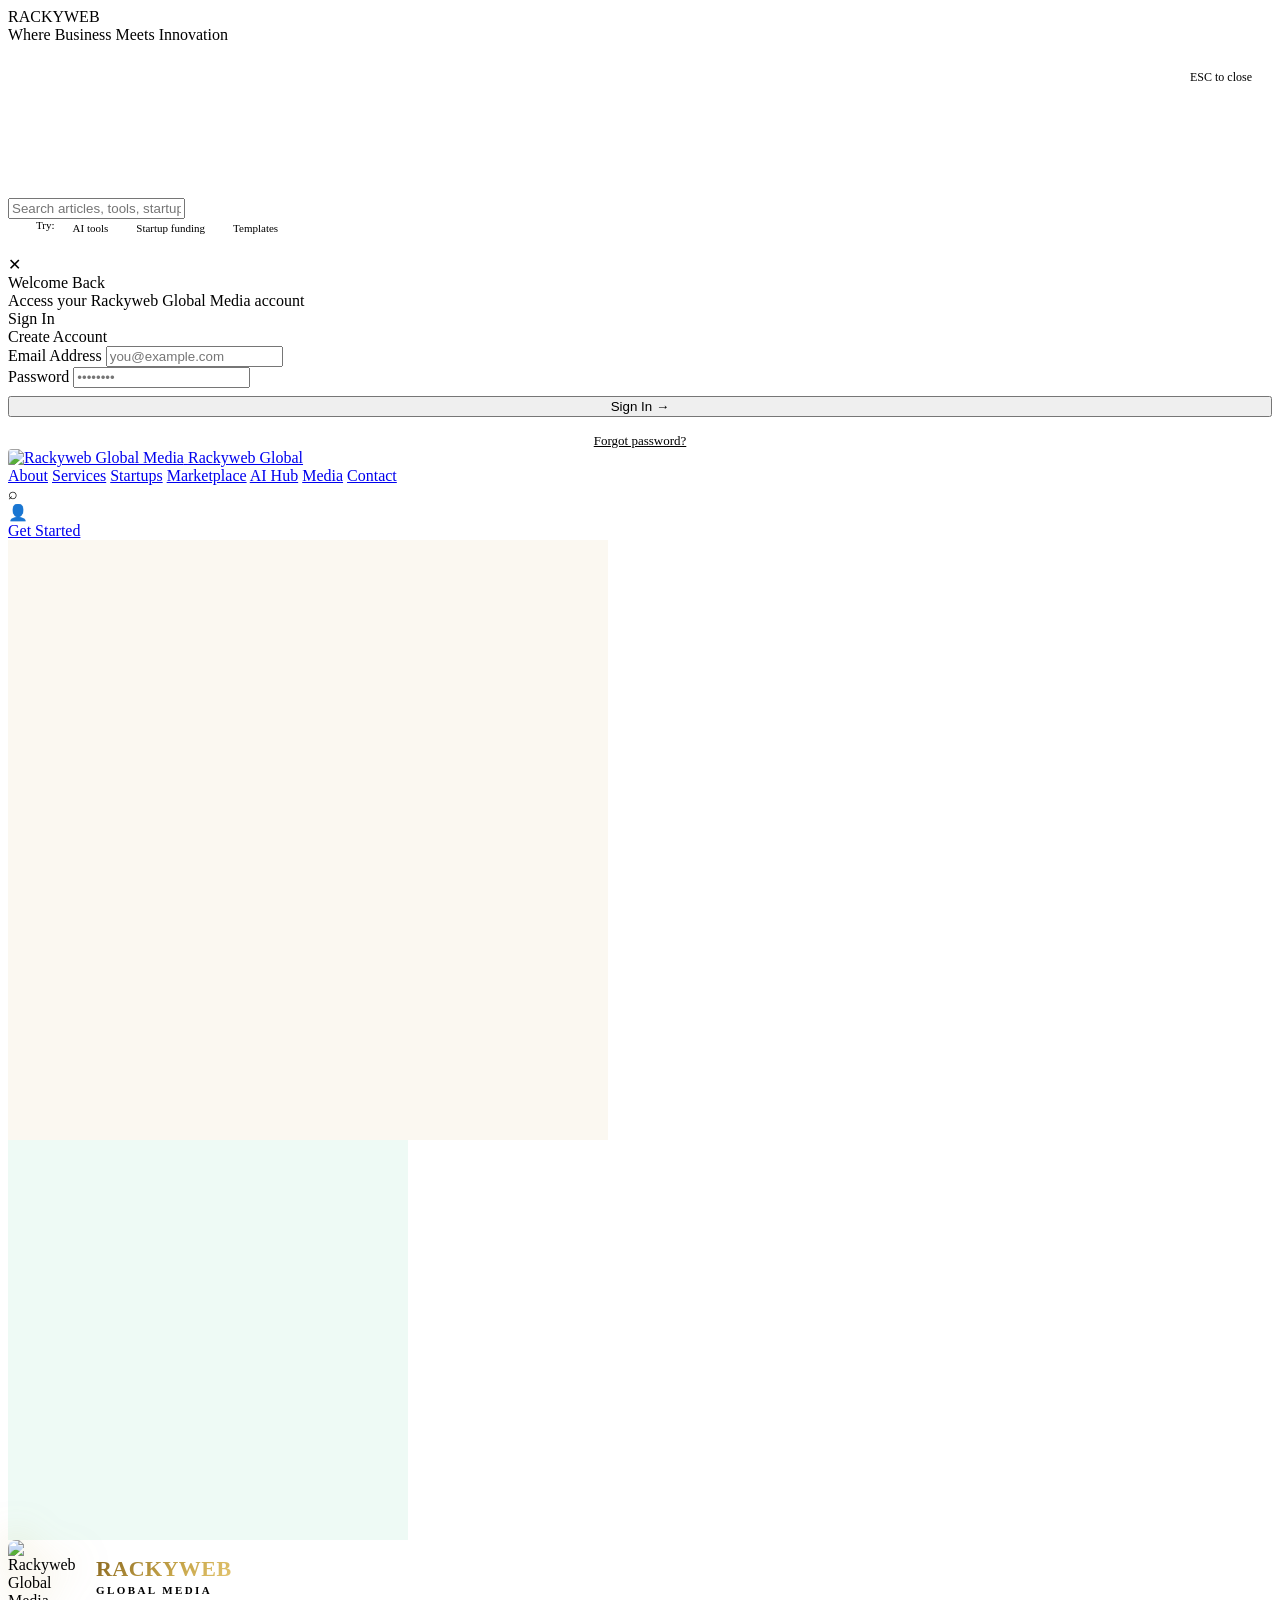
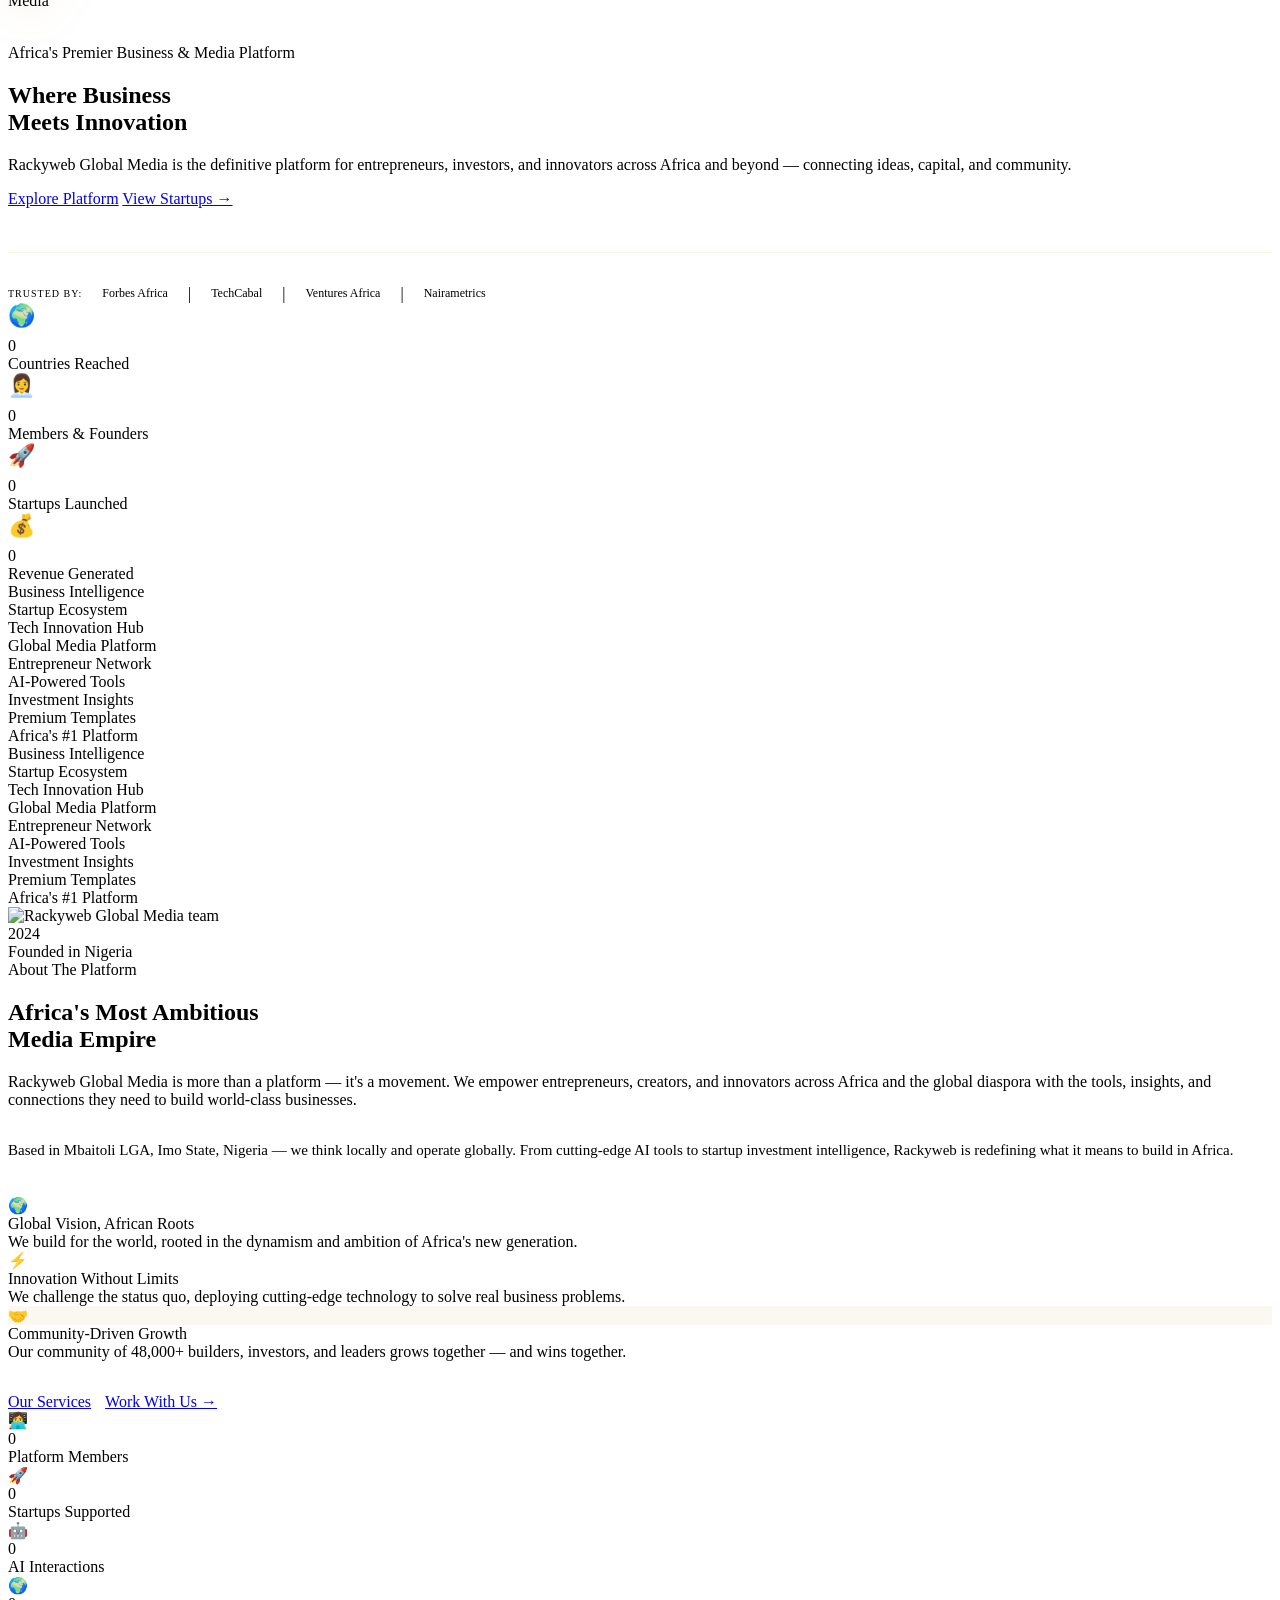
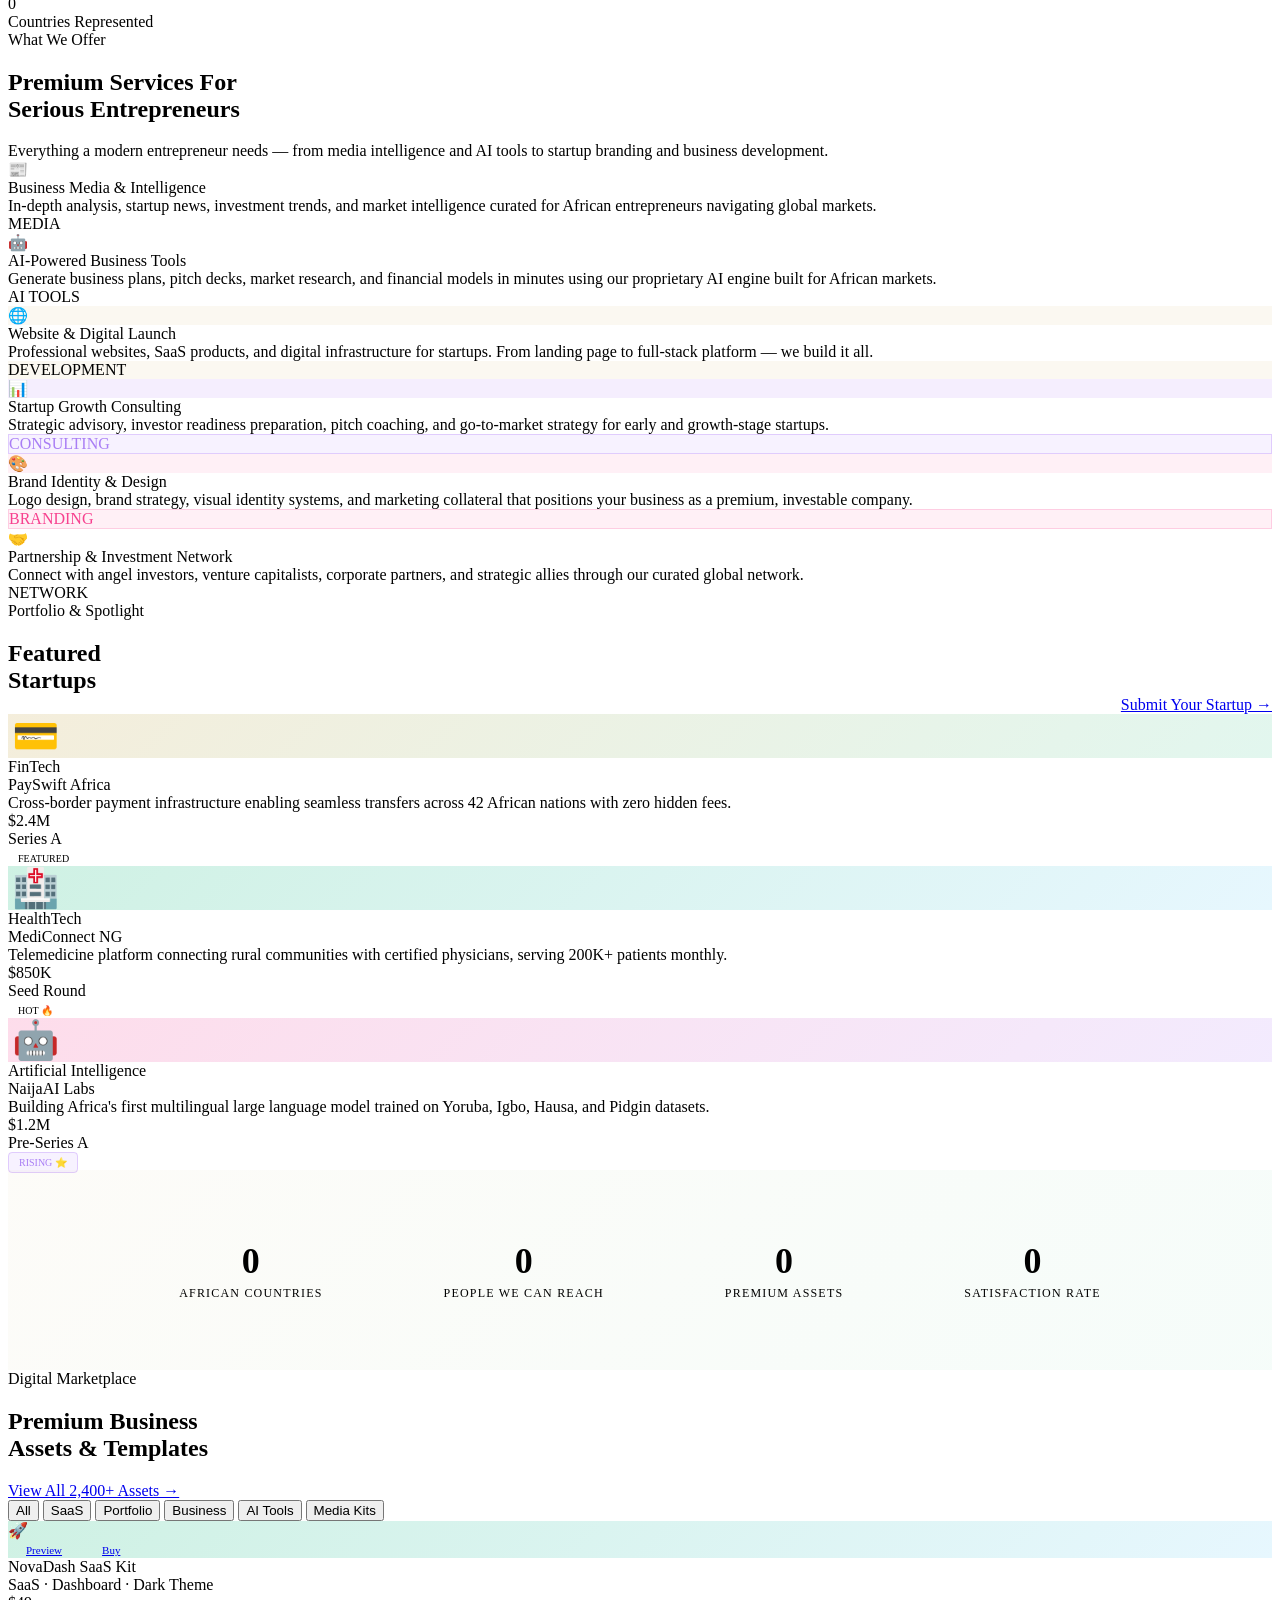
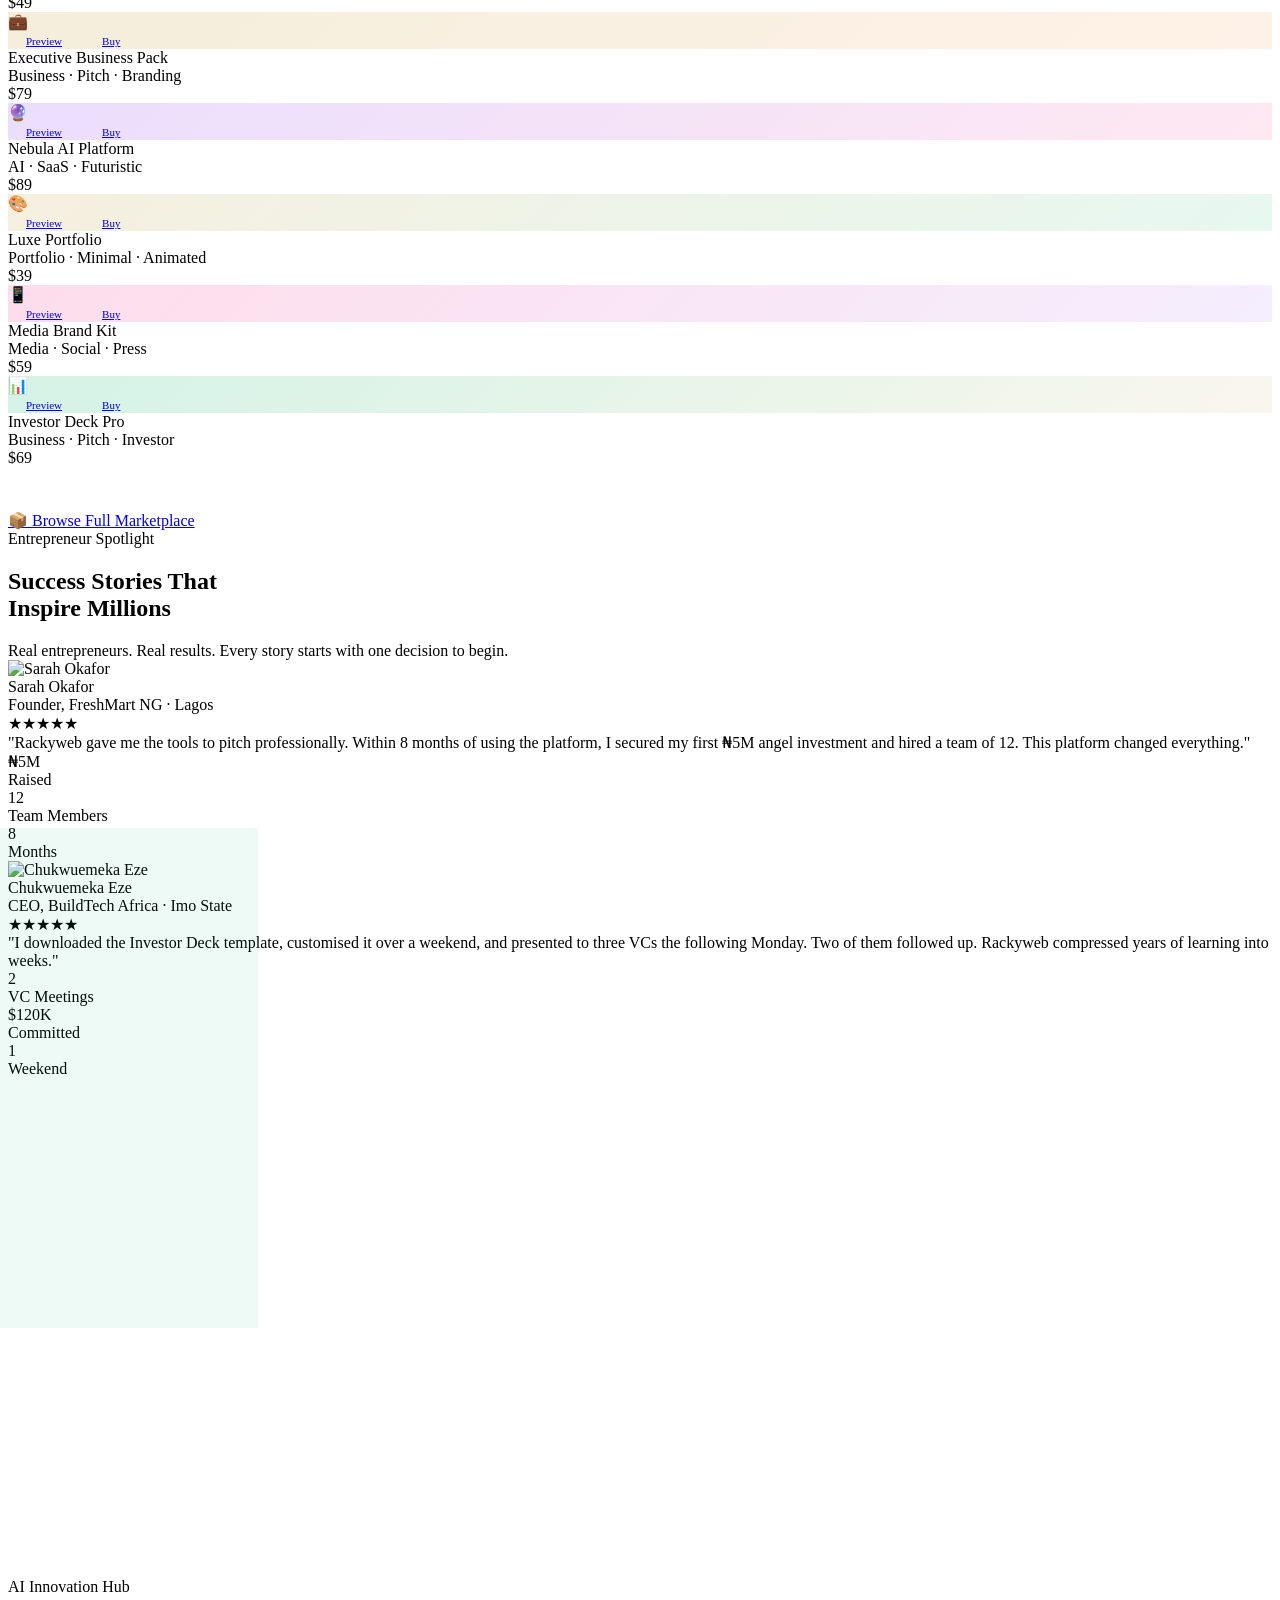
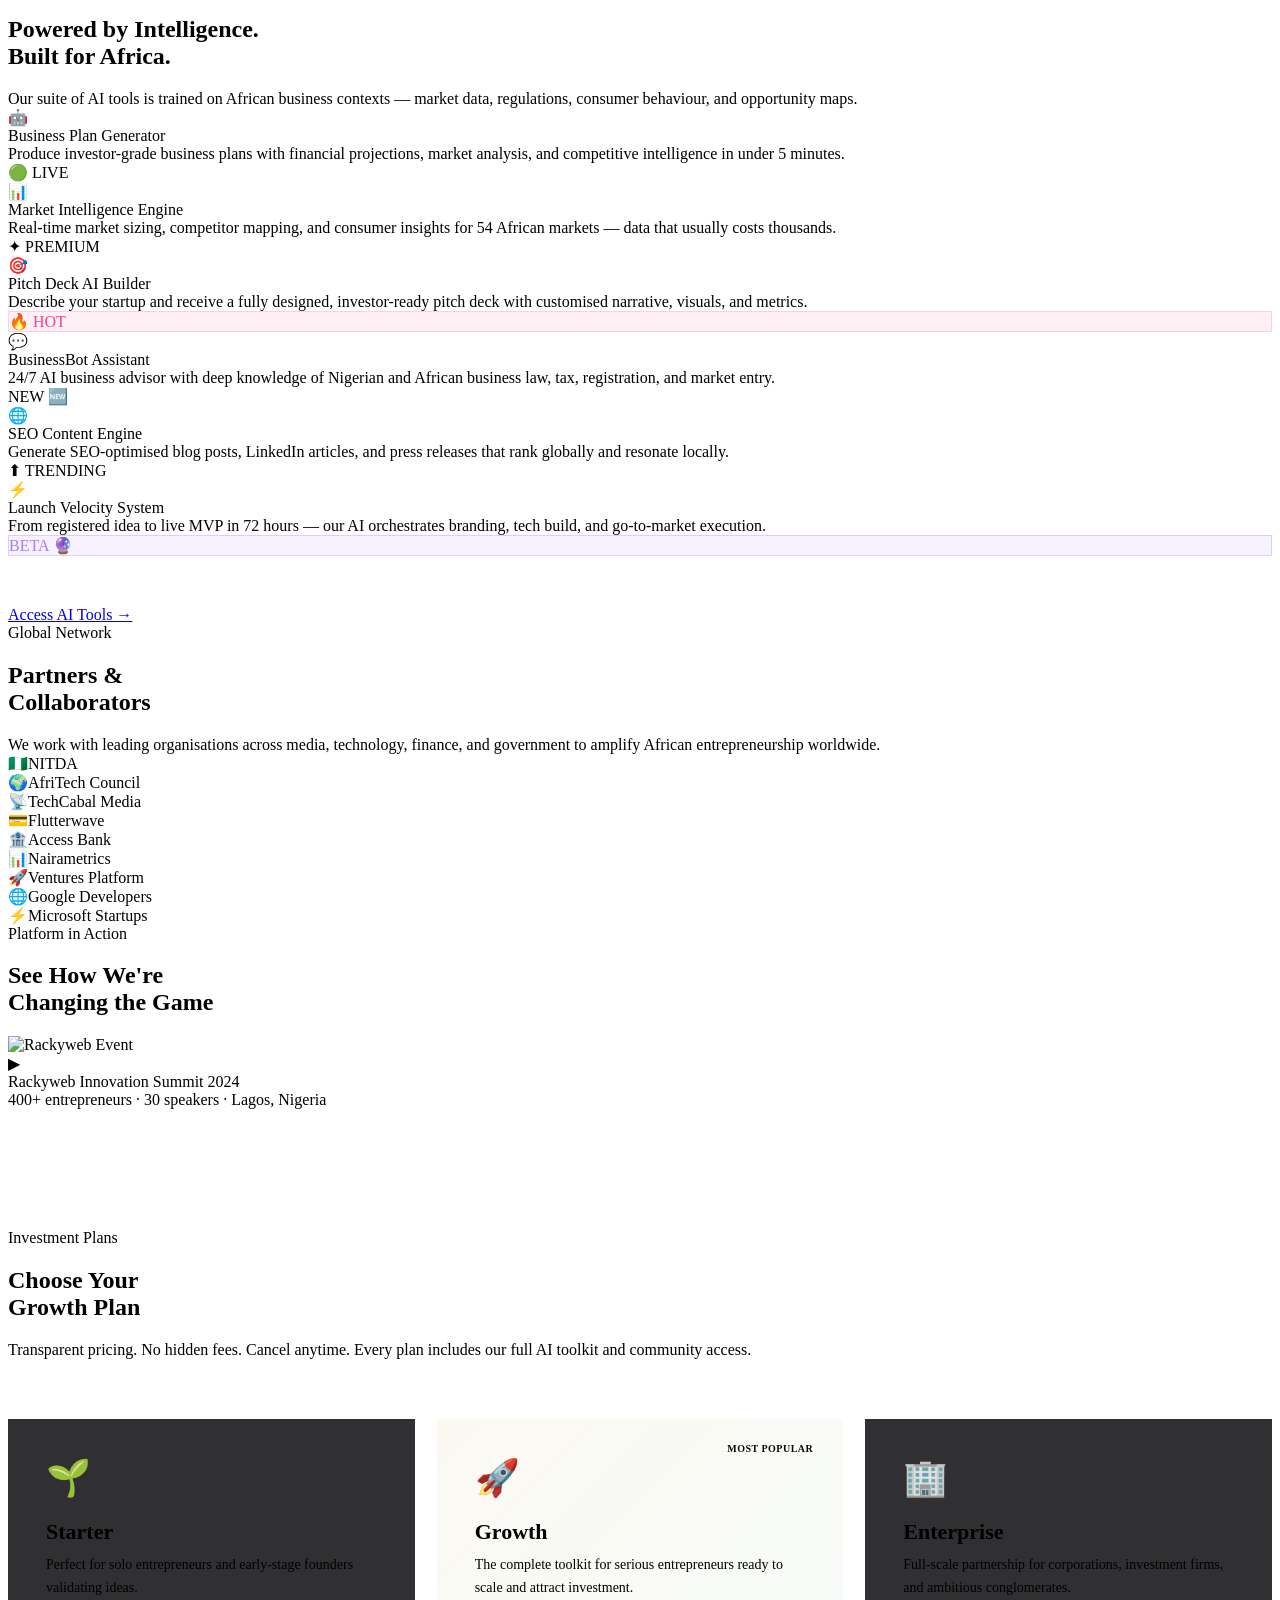
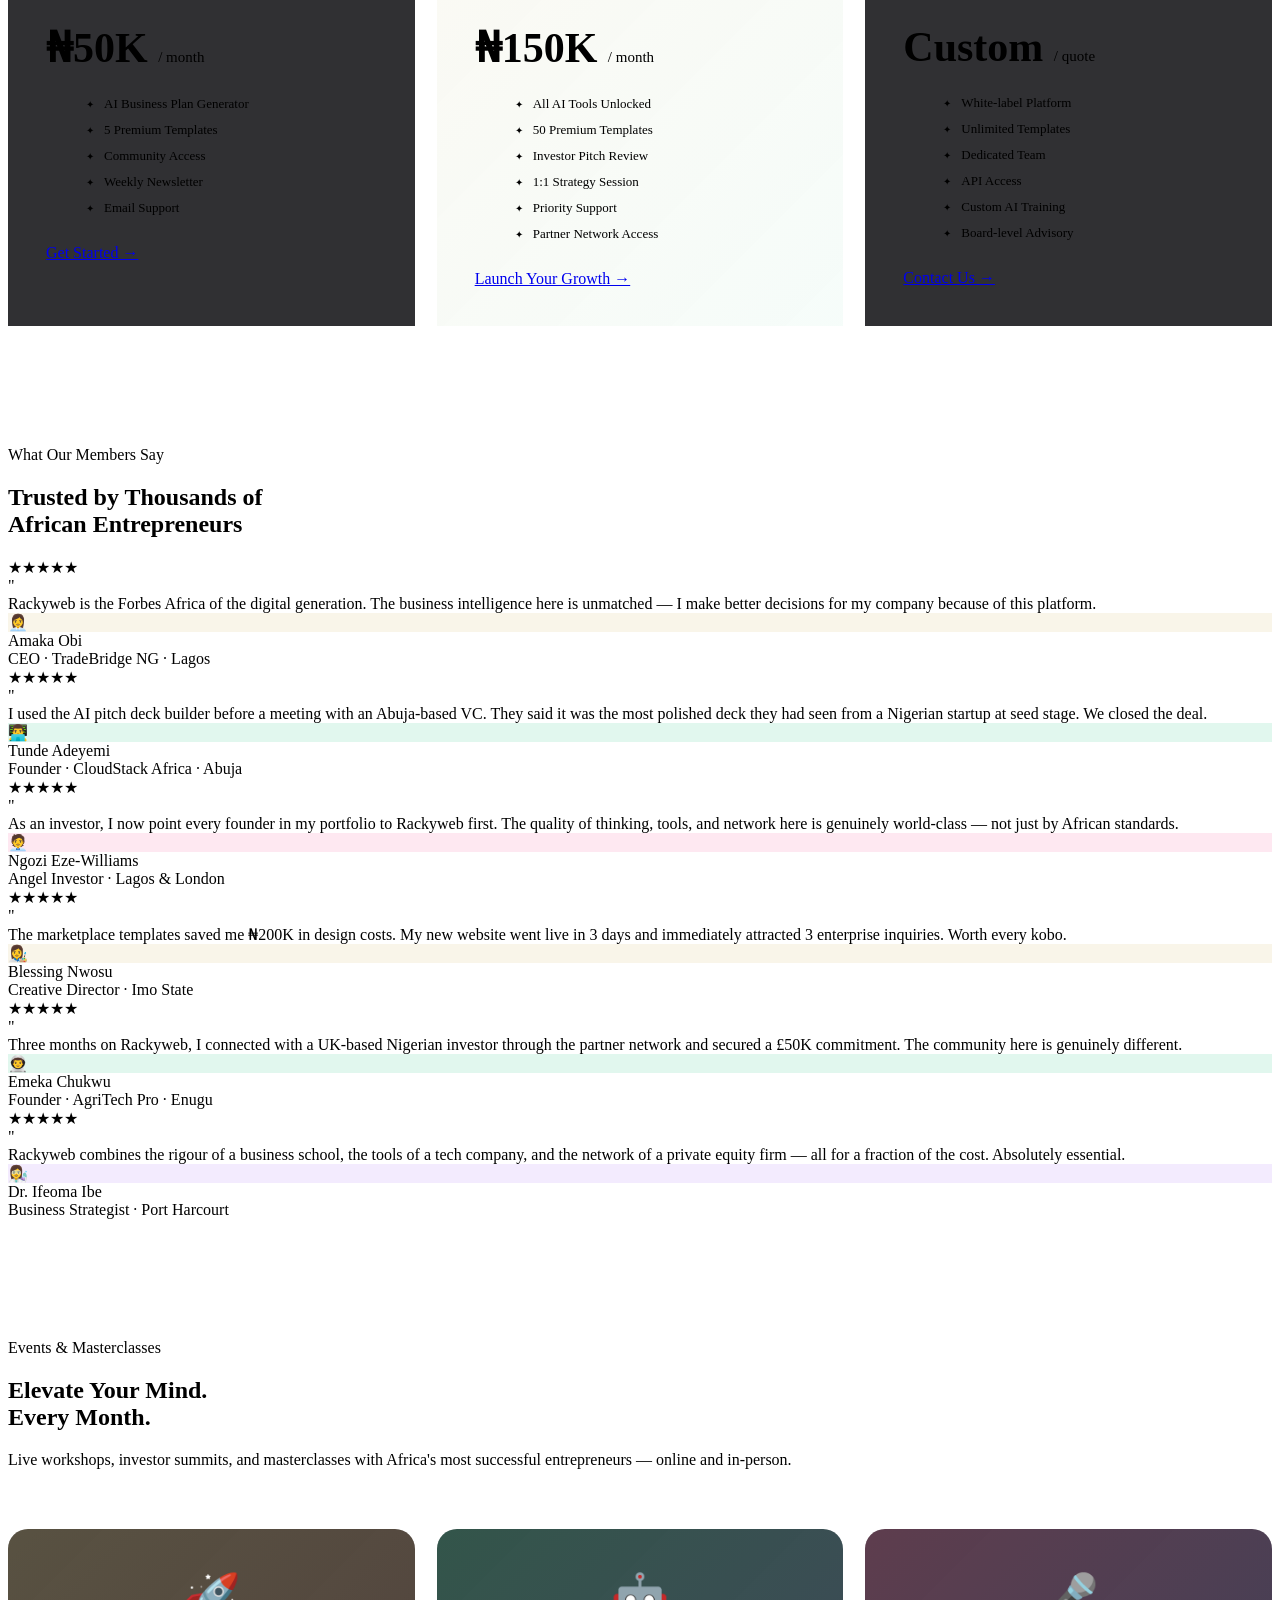
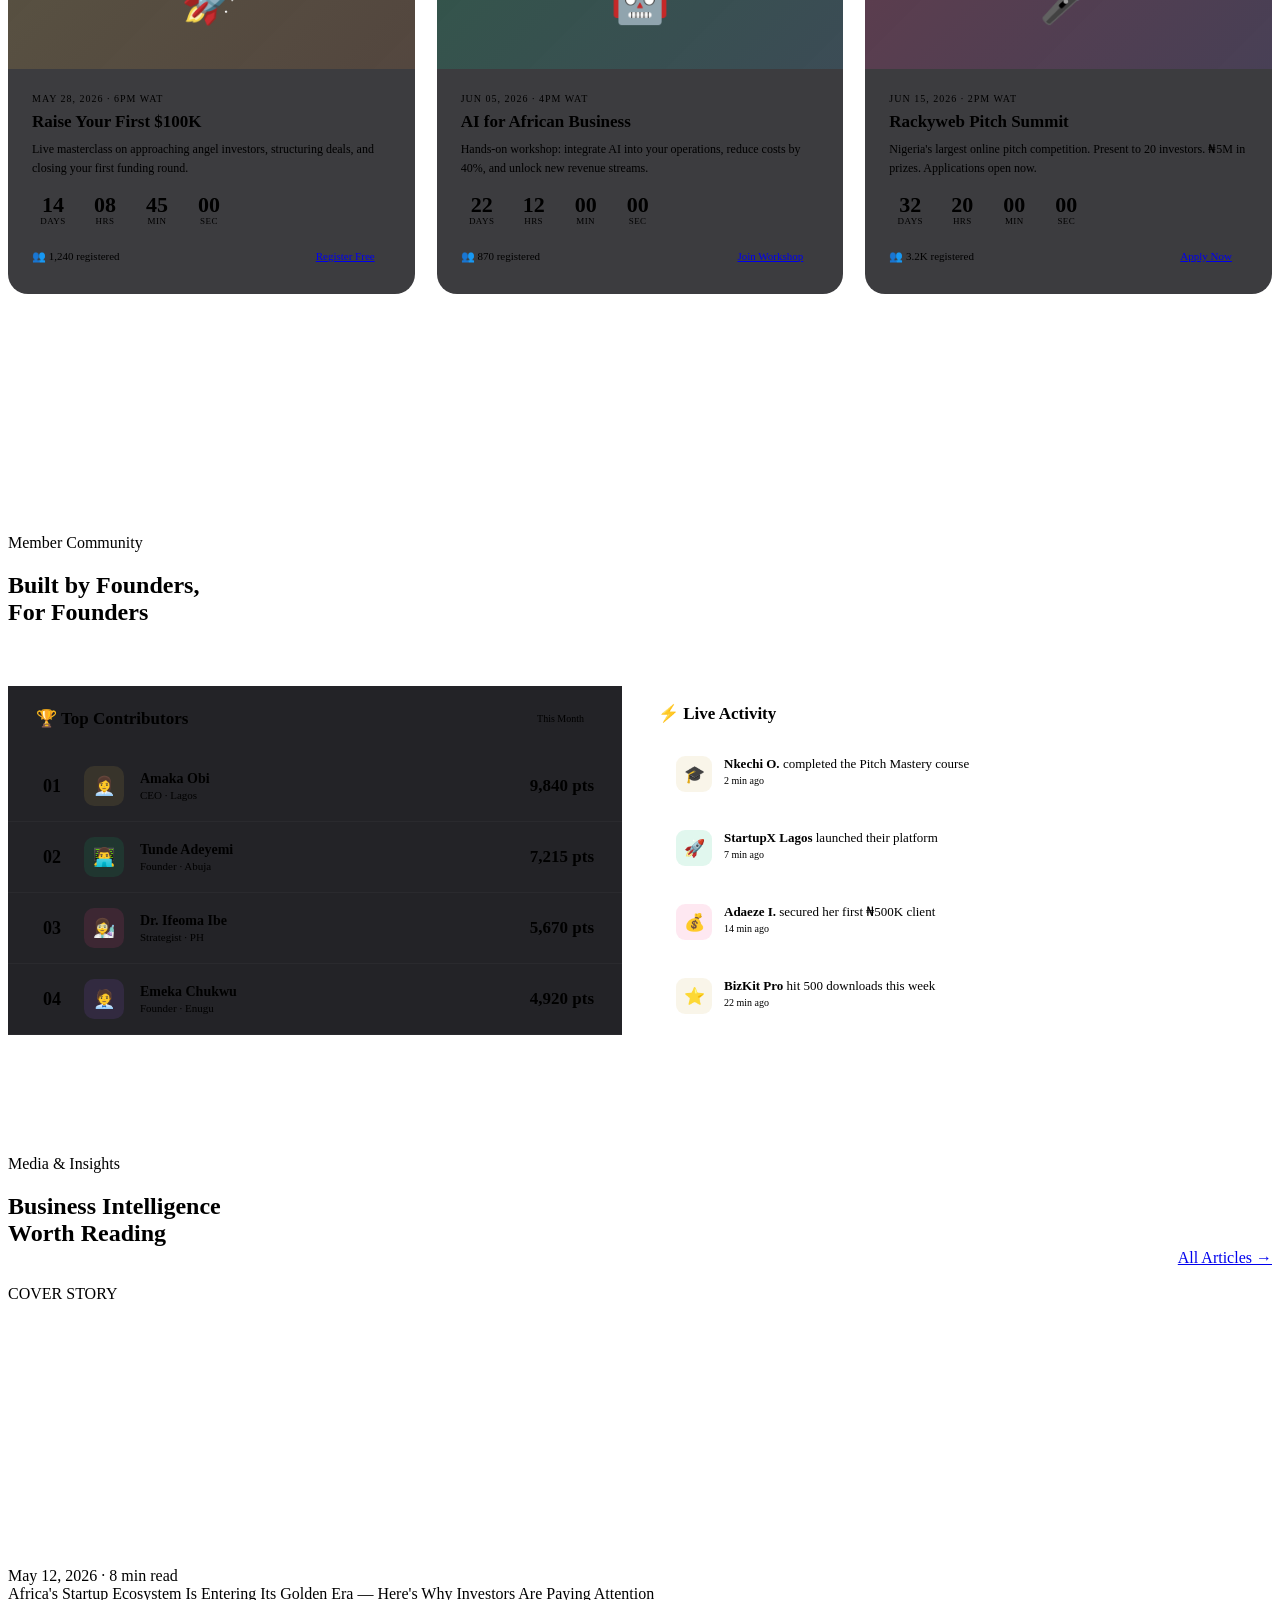
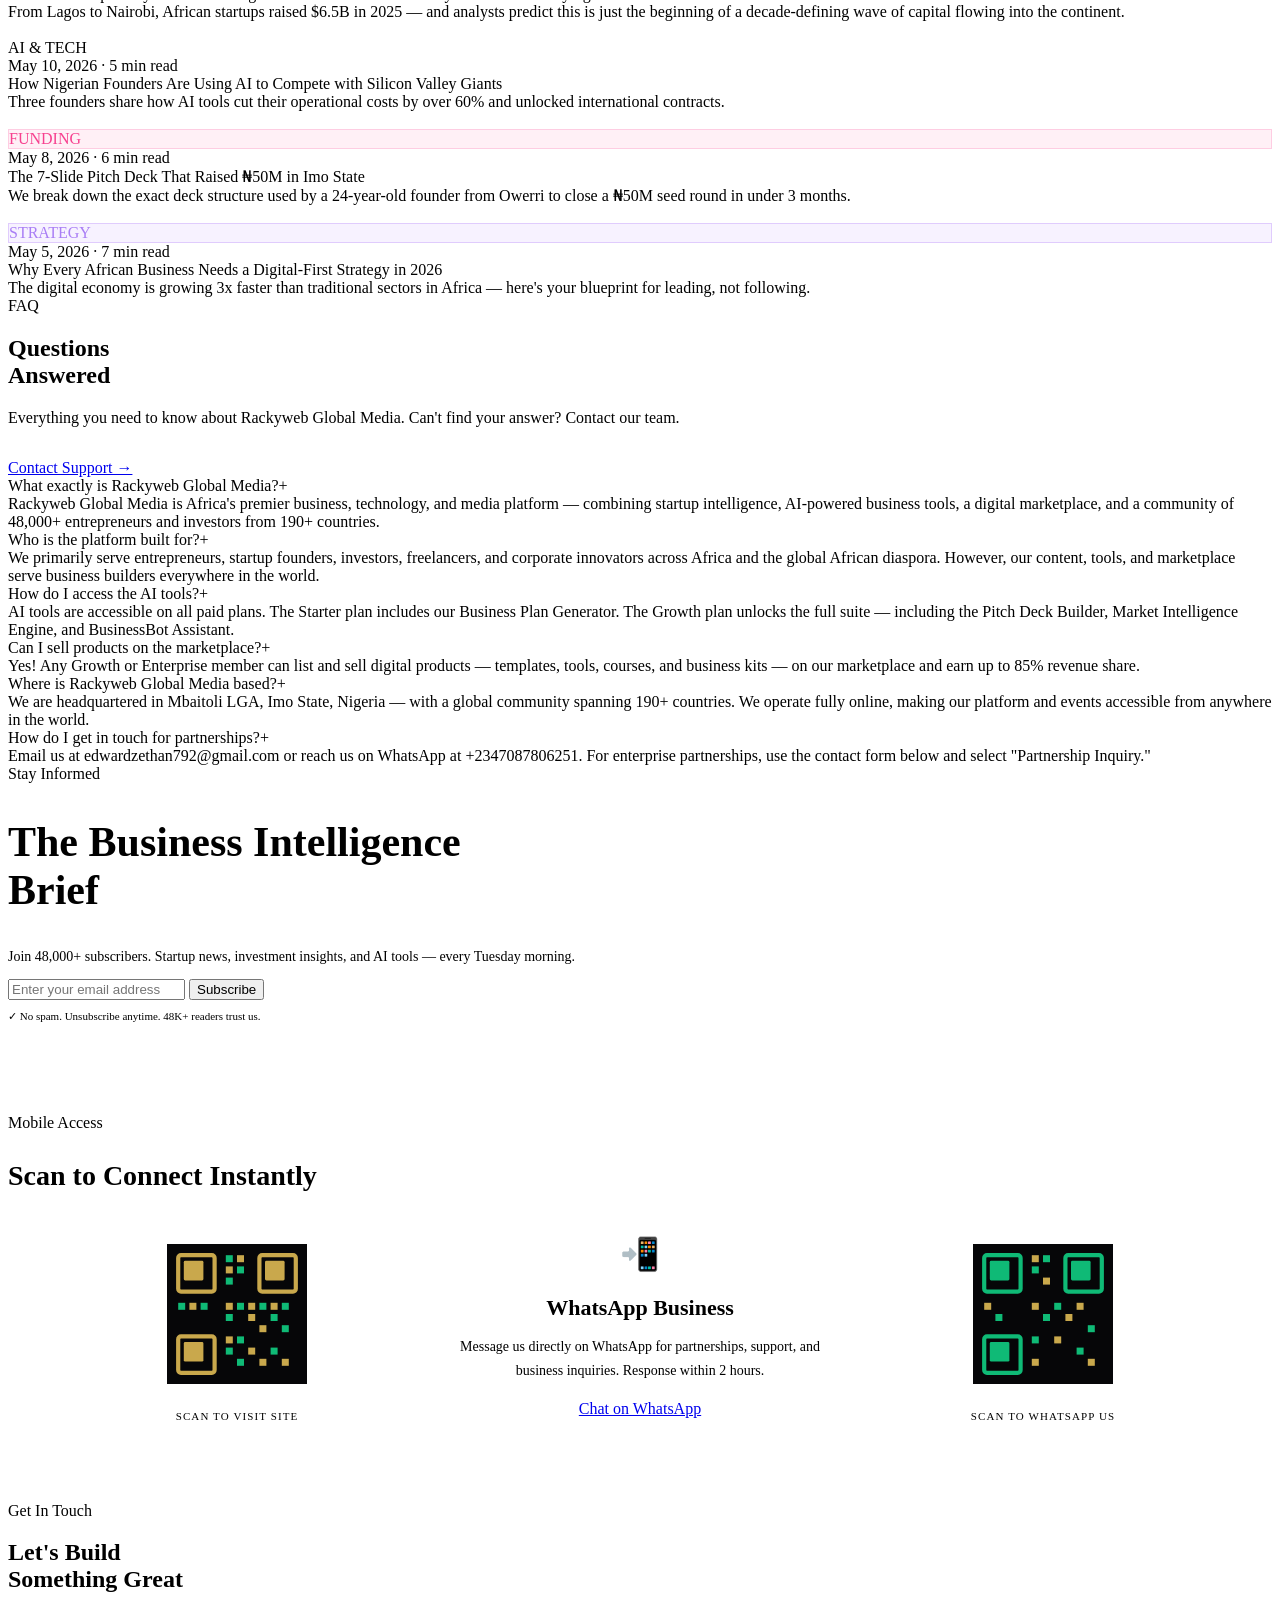
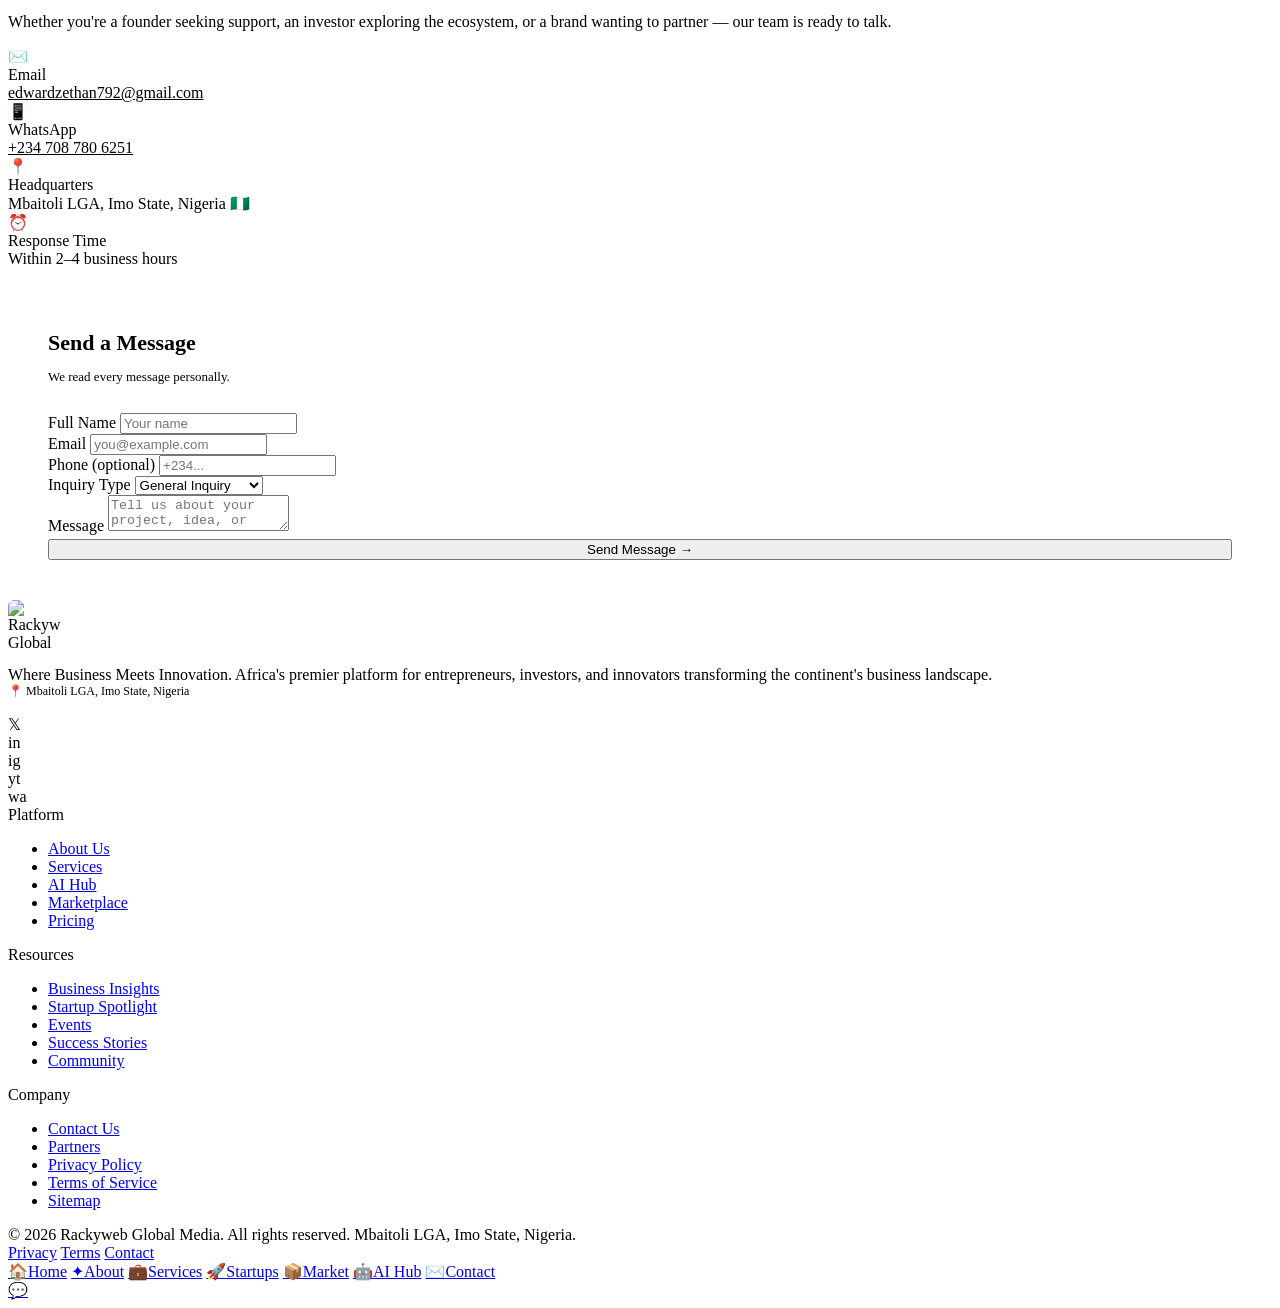
==== commit 637680d9: "Add files via upload" ====
--- a/index.html
+++ b/index.html
@@ -3,1044 +3,1399 @@
 <head>
 <meta charset="UTF-8">
 <meta name="viewport" content="width=device-width, initial-scale=1.0">
-<title>RackyWeb Academy — Enter The Future</title>
-<link rel="stylesheet" href="styles.css">
+<meta name="description" content="Rackyweb Global Media — Where Business Meets Innovation. Africa's premier business, technology and media platform empowering entrepreneurs globally.">
+<meta name="keywords" content="Rackyweb, business media, startups, technology, Africa, innovation, entrepreneurship">
+<meta property="og:title" content="Rackyweb Global Media — Where Business Meets Innovation">
+<meta property="og:description" content="Africa's premier luxury business, technology and media platform.">
+<meta property="og:type" content="website">
+<title>Rackyweb Global Media — Where Business Meets Innovation</title>
+<link rel="stylesheet" href="assets/style.css">
+<style>
+/* ── Extra page-specific styles ─────────────────────── */
+.events-grid{display:grid;grid-template-columns:repeat(3,1fr);gap:22px;margin-top:60px}
+.event-card{border-radius:20px;overflow:hidden;background:rgba(12,12,16,.8);border:1px solid var(--border);transition:all .4s var(--ease);cursor:pointer;backdrop-filter:blur(12px)}
+.event-card:hover{transform:translateY(-6px);border-color:var(--gold-border);box-shadow:0 22px 55px rgba(0,0,0,.5)}
+.event-thumb{height:140px;display:flex;align-items:center;justify-content:center;font-size:48px;position:relative;overflow:hidden}
+.event-body{padding:24px}
+.event-date{font-family:var(--font-mono);font-size:10px;color:var(--gold);margin-bottom:8px;text-transform:uppercase;letter-spacing:.1em}
+.event-title{font-family:var(--font-serif);font-size:17px;font-weight:700;color:var(--white);margin-bottom:8px}
+.event-desc{font-size:12px;color:var(--muted);line-height:1.6;margin-bottom:16px}
+.countdown{display:flex;gap:10px;margin-top:12px}
+.cd-unit{text-align:center;min-width:42px}
+.cd-num{font-family:var(--font-serif);font-size:22px;font-weight:900;color:var(--white);line-height:1}
+.cd-label{font-family:var(--font-mono);font-size:9px;color:var(--muted);text-transform:uppercase;letter-spacing:.05em}
+.event-foot{display:flex;justify-content:space-between;align-items:center;margin-top:16px}
+.reg-count{font-family:var(--font-mono);font-size:11px;color:var(--muted)}
+@media(max-width:900px){.events-grid{grid-template-columns:1fr 1fr}}
+@media(max-width:560px){.events-grid{grid-template-columns:1fr}}
+
+/* Community */
+#community{padding:120px 0;background:var(--black-2)}
+.community-grid{display:grid;grid-template-columns:1fr 1fr;gap:36px;margin-top:60px}
+.leaderboard{background:rgba(12,12,16,.9);border:1px solid var(--em-border);border-radius:var(--radius-lg);overflow:hidden}
+.lb-head{padding:22px 28px;border-bottom:1px solid var(--em-border);display:flex;justify-content:space-between;align-items:center}
+.lb-title{font-family:var(--font-serif);font-size:17px;font-weight:700;color:var(--white)}
+.lb-row{display:flex;align-items:center;gap:16px;padding:15px 28px;border-bottom:1px solid rgba(255,255,255,.03);transition:background .2s}
+.lb-row:hover{background:var(--em-dim)}
+.lb-rank{font-family:var(--font-serif);font-size:18px;font-weight:900;width:32px;text-align:center}
+.lb-ava{width:40px;height:40px;border-radius:10px;display:flex;align-items:center;justify-content:center;font-size:18px}
+.lb-info{flex:1}
+.lb-name{font-family:var(--font-sans);font-weight:600;font-size:14px;color:var(--white)}
+.lb-role{font-size:11px;color:var(--muted);font-family:var(--font-mono);margin-top:2px}
+.lb-score{font-family:var(--font-serif);font-size:17px;font-weight:900}
+.activity-wrap h3{font-family:var(--font-serif);font-size:17px;font-weight:700;color:var(--white);margin-bottom:18px}
+.activity-feed{display:flex;flex-direction:column;gap:10px}
+.activity-item{display:flex;gap:12px;padding:14px 18px;background:var(--panel);border:1px solid var(--border);border-radius:10px;transition:all .3s}
+.activity-item:hover{border-color:var(--gold-border);background:var(--gold-dim)}
+.activity-avatar{width:36px;height:36px;border-radius:9px;display:flex;align-items:center;justify-content:center;font-size:17px;flex-shrink:0}
+.activity-text{font-size:13px;color:var(--muted)}
+.activity-text strong{color:var(--white)}
+.activity-time{font-family:var(--font-mono);font-size:10px;color:var(--muted);margin-top:3px}
+@media(max-width:900px){.community-grid{grid-template-columns:1fr}}
+
+/* QR */
+#qr-section{padding:80px 0;background:var(--black);border-top:1px solid var(--border)}
+.qr-inner{display:flex;align-items:center;justify-content:center;gap:60px;flex-wrap:wrap}
+.qr-box{text-align:center}
+.qr-frame{width:140px;height:140px;background:var(--white);border-radius:var(--radius);padding:12px;margin:0 auto 14px;display:flex;align-items:center;justify-content:center}
+.qr-frame svg{width:100%;height:auto}
+.qr-label{font-family:var(--font-mono);font-size:11px;color:var(--muted);text-transform:uppercase;letter-spacing:.1em}
+.qr-divider{width:1px;height:100px;background:var(--border)}
+@media(max-width:560px){.qr-divider{display:none}}
+
+/* Pricing */
+#pricing{padding:120px 0;background:var(--black-2)}
+.pricing-grid{display:grid;grid-template-columns:repeat(3,1fr);gap:22px;margin-top:60px}
+.pkg-card{border-radius:var(--radius-lg);padding:38px;border:1px solid var(--border);background:rgba(12,12,16,.85);transition:all .4s var(--ease);position:relative;overflow:hidden;cursor:pointer;backdrop-filter:blur(12px)}
+.pkg-card.featured{border-color:var(--gold-border);background:linear-gradient(135deg,rgba(201,168,76,.07),rgba(15,186,118,.04))}
+.pkg-card:hover{transform:translateY(-8px)}
+.pkg-card.featured:hover{box-shadow:0 32px 80px rgba(201,168,76,.15)}
+.pkg-badge{position:absolute;top:20px;right:20px;background:var(--grad-gold);color:#0a0800;font-family:var(--font-mono);font-size:10px;font-weight:700;padding:4px 10px;border-radius:4px;letter-spacing:.05em}
+.pkg-icon{font-size:36px;margin-bottom:20px}
+.pkg-name{font-family:var(--font-serif);font-size:22px;font-weight:800;color:var(--white);margin-bottom:8px}
+.pkg-desc{font-size:14px;color:var(--muted);line-height:1.65;margin-bottom:24px}
+.pkg-price{font-family:var(--font-serif);font-size:42px;font-weight:900;margin-bottom:24px}
+.pkg-price span{font-size:15px;color:var(--muted);font-weight:400;font-family:var(--font-sans)}
+.pkg-features{list-style:none;display:flex;flex-direction:column;gap:10px;margin-bottom:28px}
+.pkg-features li{font-size:13px;color:var(--muted);display:flex;align-items:center;gap:10px}
+.pkg-features li::before{content:'✦';color:var(--gold);font-size:10px}
+@media(max-width:900px){.pricing-grid{grid-template-columns:1fr 1fr}}
+@media(max-width:560px){.pricing-grid{grid-template-columns:1fr}}
+
+/* Global map decorative band */
+.world-band{
+  padding:60px 0;
+  background:linear-gradient(135deg,rgba(201,168,76,.04),rgba(15,186,118,.04));
+  border-top:1px solid var(--border);border-bottom:1px solid var(--border);
+  overflow:hidden;position:relative;
+}
+.world-text-row{display:flex;gap:60px;justify-content:center;flex-wrap:wrap;align-items:center}
+.world-stat{text-align:center}
+.world-stat-n{font-family:var(--font-serif);font-size:36px;font-weight:900;color:var(--gold)}
+.world-stat-l{font-size:12px;color:var(--muted);font-family:var(--font-mono);text-transform:uppercase;letter-spacing:.1em;margin-top:4px}
+</style>
 </head>
 <body>
 
-<!-- Custom cursor -->
+<!-- ── Loading Screen ──────────────────────────────────── -->
+<div id="loader">
+  <div class="loader-logo">RACKYWEB</div>
+  <div class="loader-bar"><div class="loader-fill"></div></div>
+  <div class="loader-text">Where Business Meets Innovation</div>
+</div>
+
+<!-- ── Cursor ──────────────────────────────────────────── -->
 <div id="cursor-dot"></div>
 <div id="cursor-ring"></div>
-
-<!-- Scroll progress -->
-<div id="scroll-progress"></div>
-
-<!-- Particles canvas -->
-<canvas id="particles-canvas"></canvas>
-
-<!-- Mouse glow -->
-<div id="mouse-glow"></div>
-
-<!-- ============================================================
-     NAVBAR
-     ============================================================ -->
-<nav id="navbar">
-  <a href="#" class="nav-logo">RackyWeb<span style="color:var(--sun-coral)">.</span></a>
+<div id="scroll-bar"></div>
+<canvas id="canvas"></canvas>
+<div id="glow"></div>
+
+<!-- ── Search Modal ────────────────────────────────────── -->
+<div id="search-modal">
+  <div class="search-box">
+    <input id="search-input" class="search-input" type="text" placeholder="Search articles, tools, startups…" autocomplete="off">
+    <div style="padding:0 28px 18px;display:flex;gap:8px;flex-wrap:wrap">
+      <span style="font-family:var(--font-mono);font-size:11px;color:var(--muted)">Try:</span>
+      <span onclick="document.getElementById('search-input').value='AI tools'" style="font-family:var(--font-mono);font-size:11px;color:var(--gold);cursor:pointer;padding:3px 10px;border:1px solid var(--gold-border);border-radius:4px">AI tools</span>
+      <span onclick="document.getElementById('search-input').value='startup funding'" style="font-family:var(--font-mono);font-size:11px;color:var(--gold);cursor:pointer;padding:3px 10px;border:1px solid var(--gold-border);border-radius:4px">Startup funding</span>
+      <span onclick="document.getElementById('search-input').value='templates'" style="font-family:var(--font-mono);font-size:11px;color:var(--gold);cursor:pointer;padding:3px 10px;border:1px solid var(--gold-border);border-radius:4px">Templates</span>
+    </div>
+  </div>
+  <div style="position:absolute;top:70px;right:28px;font-family:var(--font-mono);font-size:12px;color:var(--muted);cursor:pointer" onclick="closeSearch()">ESC to close</div>
+</div>
+
+<!-- ── Auth Modal ──────────────────────────────────────── -->
+<div id="auth-modal">
+  <div class="auth-box" style="position:relative">
+    <div class="modal-close" onclick="closeAuth()">✕</div>
+    <div class="auth-h">Welcome Back</div>
+    <div class="auth-sub">Access your Rackyweb Global Media account</div>
+    <div class="auth-tabs">
+      <div class="auth-tab active" onclick="switchTab(this)">Sign In</div>
+      <div class="auth-tab" onclick="switchTab(this)">Create Account</div>
+    </div>
+    <div class="auth-field">
+      <label class="auth-label">Email Address</label>
+      <input class="auth-input" type="email" placeholder="you@example.com">
+    </div>
+    <div class="auth-field">
+      <label class="auth-label">Password</label>
+      <input class="auth-input" type="password" placeholder="••••••••">
+    </div>
+    <button class="btn btn-gold" style="width:100%;justify-content:center;margin-top:8px" onclick="ripple(event)">Sign In →</button>
+    <div style="text-align:center;margin-top:16px;font-size:13px;color:var(--muted)">
+      <a href="#" style="color:var(--gold)">Forgot password?</a>
+    </div>
+  </div>
+</div>
+
+<!-- ── NAVBAR ───────────────────────────────────────────── -->
+<nav id="nav">
+  <!-- Logo -->
+  <a href="#" class="nav-logo-wrap">
+    <img src="assets/logo.png" alt="Rackyweb Global Media" style="height:44px;width:44px;object-fit:contain;border-radius:4px">
+    <span class="nav-brand">Rackyweb Global</span>
+  </a>
+
   <div class="nav-links">
-    <a href="#innovation" class="nav-link">Innovation</a>
-    <a href="#academy"    class="nav-link">Academy</a>
-    <a href="#creator"    class="nav-link">Creators</a>
-    <a href="#templates"  class="nav-link">Templates</a>
-    <a href="#labs"       class="nav-link">Labs</a>
-    <a href="#startup"    class="nav-link">Launch</a>
-    <a href="#events"     class="nav-link">Events</a>
-    <a href="#academy"    class="nav-link nav-cta">Enter Academy →</a>
-  </div>
-  <div class="hamburger" onclick="toggleMenu()" id="hamburger">
-    <span></span><span></span><span></span>
+    <a href="#about"      class="nav-link">About</a>
+    <a href="#services"   class="nav-link">Services</a>
+    <a href="#startups"   class="nav-link">Startups</a>
+    <a href="#marketplace" class="nav-link">Marketplace</a>
+    <a href="#ai-section" class="nav-link">AI Hub</a>
+    <a href="#blog"       class="nav-link">Media</a>
+    <a href="#contact"    class="nav-link">Contact</a>
+  </div>
+
+  <div class="nav-actions">
+    <div class="nav-search" onclick="openSearch()" title="Search (Ctrl+K)">⌕</div>
+    <div class="nav-search" onclick="openAuth()" title="Sign In">👤</div>
+    <a href="#contact" class="nav-cta" onclick="ripple(event)">Get Started</a>
+    <div class="hamburger" onclick="toggleNav()">
+      <span></span><span></span><span></span>
+    </div>
   </div>
 </nav>
 
-<!-- ============================================================
-     HERO
-     ============================================================ -->
+<!-- ── HERO ─────────────────────────────────────────────── -->
 <section id="hero">
-  <!-- Gold orbs -->
-  <div class="orb" style="width:550px;height:550px;background:rgba(245,200,66,0.1);top:-80px;left:-120px;animation-duration:14s;"></div>
-  <div class="orb" style="width:400px;height:400px;background:rgba(16,201,122,0.09);bottom:-60px;right:-80px;animation-duration:11s;"></div>
-  <div class="orb" style="width:280px;height:280px;background:rgba(247,65,143,0.08);top:40%;left:60%;animation-duration:9s;"></div>
-
-  <div class="hero-inner" style="position:relative;z-index:2;">
-    <div class="hero-eyebrow">
-      <div class="hero-blink"></div>
-      Futuristic Digital Ecosystem · Est. 2024
-    </div>
-    <h1 class="hero-title">
-      The Future<br>
-      <span class="hero-title-line2">Is Yours To Build</span>
-    </h1>
-    <p class="hero-sub">
-      Enter a premium digital universe where learning meets innovation. Master AI, build products, launch startups, and collaborate with the brightest minds on the planet.
-    </p>
-    <div class="hero-actions">
-      <a href="#academy"    class="btn btn-gold btn-pulse" onclick="ripple(event)">🚀 Launch Your Journey</a>
-      <a href="#innovation" class="btn btn-ghost"          onclick="ripple(event)">✦ Explore The Future</a>
-    </div>
-    <div class="hero-stats">
+  <div class="orb" style="width:600px;height:600px;background:rgba(201,168,76,.08);top:-100px;left:-150px;animation-duration:14s"></div>
+  <div class="orb" style="width:400px;height:400px;background:rgba(15,186,118,.07);bottom:-80px;right:-80px;animation-duration:10s"></div>
+
+  <div class="container">
+    <div class="hero-grid">
+      <!-- Left: Text -->
       <div>
-        <div class="hero-stat-num" data-counter="48000" data-suffix="K+">0</div>
-        <div class="hero-stat-label">Students Enrolled</div>
-      </div>
+        <!-- Real Brand Logo -->
+        <div style="display:flex;align-items:center;gap:16px;margin-bottom:32px;animation:fade-up .7s ease both">
+          <img src="assets/logo.png" alt="Rackyweb Global Media Logo"
+            style="height:72px;width:72px;object-fit:contain;border-radius:8px;
+                   filter:drop-shadow(0 0 18px rgba(201,168,76,.5));
+                   transition:filter .3s"
+            onmouseover="this.style.filter='drop-shadow(0 0 28px rgba(201,168,76,.75))'"
+            onmouseout="this.style.filter='drop-shadow(0 0 18px rgba(201,168,76,.5))'">
+          <div>
+            <div style="font-family:var(--font-serif);font-size:22px;font-weight:900;letter-spacing:.02em;background:linear-gradient(135deg,#8a6820,#c9a84c,#f5d98a,#c9a84c);background-size:200%;-webkit-background-clip:text;-webkit-text-fill-color:transparent;background-clip:text;animation:shimmer 4s linear infinite">RACKYWEB</div>
+            <div style="font-family:var(--font-sans);font-size:11px;font-weight:600;color:var(--em-light);letter-spacing:.22em;text-transform:uppercase;margin-top:2px">Global Media</div>
+          </div>
+        </div>
+        <div class="hero-eyebrow">
+          <div class="hero-blink"></div>
+          Africa's Premier Business &amp; Media Platform
+        </div>
+        <h1 class="hero-h">
+          Where Business<br>
+          <span class="line2">Meets Innovation</span>
+        </h1>
+        <p class="hero-p">
+          Rackyweb Global Media is the definitive platform for entrepreneurs, investors, and innovators across Africa and beyond — connecting ideas, capital, and community.
+        </p>
+        <div class="hero-actions">
+          <a href="#services"   class="btn btn-gold btn-pulse" onclick="ripple(event)">Explore Platform</a>
+          <a href="#startups"   class="btn btn-outline"        onclick="ripple(event)">View Startups →</a>
+        </div>
+        <!-- Trust bar -->
+        <div style="display:flex;align-items:center;gap:20px;margin-top:44px;padding-top:32px;border-top:1px solid rgba(201,168,76,.15);flex-wrap:wrap">
+          <span style="font-family:var(--font-mono);font-size:10px;color:var(--muted);letter-spacing:.1em">TRUSTED BY:</span>
+          <span style="font-size:12px;color:var(--muted);font-weight:500">Forbes Africa</span>
+          <span style="color:var(--border)">|</span>
+          <span style="font-size:12px;color:var(--muted);font-weight:500">TechCabal</span>
+          <span style="color:var(--border)">|</span>
+          <span style="font-size:12px;color:var(--muted);font-weight:500">Ventures Africa</span>
+          <span style="color:var(--border)">|</span>
+          <span style="font-size:12px;color:var(--muted);font-weight:500">Nairametrics</span>
+        </div>
+      </div>
+
+      <!-- Right: Stat cards -->
+      <div class="hero-stats">
+        <div class="hero-stat-card reveal d1">
+          <div style="font-size:22px;margin-bottom:8px">🌍</div>
+          <div class="hero-stat-n" data-count="190" data-suffix="+">0</div>
+          <div class="hero-stat-l">Countries Reached</div>
+        </div>
+        <div class="hero-stat-card reveal d2">
+          <div style="font-size:22px;margin-bottom:8px">👩‍💼</div>
+          <div class="hero-stat-n" data-count="48000" data-suffix="+">0</div>
+          <div class="hero-stat-l">Members &amp; Founders</div>
+        </div>
+        <div class="hero-stat-card reveal d3">
+          <div style="font-size:22px;margin-bottom:8px">🚀</div>
+          <div class="hero-stat-n" data-count="3847" data-suffix="">0</div>
+          <div class="hero-stat-l">Startups Launched</div>
+        </div>
+        <div class="hero-stat-card reveal d4">
+          <div style="font-size:22px;margin-bottom:8px">💰</div>
+          <div class="hero-stat-n" data-count="12" data-suffix="M+">0</div>
+          <div class="hero-stat-l">Revenue Generated</div>
+        </div>
+      </div>
+    </div>
+  </div>
+</section>
+
+<!-- ── MARQUEE ──────────────────────────────────────────── -->
+<div class="marquee-band">
+  <div class="marquee-track">
+    <div class="m-item"><span class="m-dot"></span>Business Intelligence</div>
+    <div class="m-item"><span class="m-dot"></span>Startup Ecosystem</div>
+    <div class="m-item"><span class="m-dot"></span>Tech Innovation Hub</div>
+    <div class="m-item"><span class="m-dot"></span>Global Media Platform</div>
+    <div class="m-item"><span class="m-dot"></span>Entrepreneur Network</div>
+    <div class="m-item"><span class="m-dot"></span>AI-Powered Tools</div>
+    <div class="m-item"><span class="m-dot"></span>Investment Insights</div>
+    <div class="m-item"><span class="m-dot"></span>Premium Templates</div>
+    <div class="m-item"><span class="m-dot"></span>Africa's #1 Platform</div>
+    <div class="m-item"><span class="m-dot"></span>Business Intelligence</div>
+    <div class="m-item"><span class="m-dot"></span>Startup Ecosystem</div>
+    <div class="m-item"><span class="m-dot"></span>Tech Innovation Hub</div>
+    <div class="m-item"><span class="m-dot"></span>Global Media Platform</div>
+    <div class="m-item"><span class="m-dot"></span>Entrepreneur Network</div>
+    <div class="m-item"><span class="m-dot"></span>AI-Powered Tools</div>
+    <div class="m-item"><span class="m-dot"></span>Investment Insights</div>
+    <div class="m-item"><span class="m-dot"></span>Premium Templates</div>
+    <div class="m-item"><span class="m-dot"></span>Africa's #1 Platform</div>
+  </div>
+</div>
+
+<!-- ── ABOUT ────────────────────────────────────────────── -->
+<section id="about">
+  <div class="container">
+    <div class="about-grid">
+      <div class="about-img-stack reveal-l">
+        <div class="about-img-main">
+          <img src="https://images.unsplash.com/photo-1600880292203-757bb62b4baf?w=800&q=80" alt="Rackyweb Global Media team">
+        </div>
+        <div class="about-img-badge">
+          <div class="about-badge-n gt-gold">2024</div>
+          <div class="about-badge-l">Founded in Nigeria</div>
+        </div>
+      </div>
+      <div class="reveal-r">
+        <div class="section-eyebrow">About The Platform</div>
+        <h2 class="section-h">Africa's Most Ambitious<br><span class="gt-gold">Media Empire</span></h2>
+        <p class="section-sub" style="margin-bottom:28px">
+          Rackyweb Global Media is more than a platform — it's a movement. We empower entrepreneurs, creators, and innovators across Africa and the global diaspora with the tools, insights, and connections they need to build world-class businesses.
+        </p>
+        <p style="font-size:15px;color:var(--muted);line-height:1.8;margin-bottom:32px">
+          Based in Mbaitoli LGA, Imo State, Nigeria — we think locally and operate globally. From cutting-edge AI tools to startup investment intelligence, Rackyweb is redefining what it means to build in Africa.
+        </p>
+        <div class="about-values">
+          <div class="about-val">
+            <div class="about-val-icon" style="background:var(--gold-dim)">🌍</div>
+            <div>
+              <div class="about-val-title">Global Vision, African Roots</div>
+              <div class="about-val-desc">We build for the world, rooted in the dynamism and ambition of Africa's new generation.</div>
+            </div>
+          </div>
+          <div class="about-val">
+            <div class="about-val-icon" style="background:var(--em-dim)">⚡</div>
+            <div>
+              <div class="about-val-title">Innovation Without Limits</div>
+              <div class="about-val-desc">We challenge the status quo, deploying cutting-edge technology to solve real business problems.</div>
+            </div>
+          </div>
+          <div class="about-val">
+            <div class="about-val-icon" style="background:rgba(201,168,76,.08)">🤝</div>
+            <div>
+              <div class="about-val-title">Community-Driven Growth</div>
+              <div class="about-val-desc">Our community of 48,000+ builders, investors, and leaders grows together — and wins together.</div>
+            </div>
+          </div>
+        </div>
+        <div style="margin-top:32px;display:flex;gap:14px;flex-wrap:wrap">
+          <a href="#services" class="btn btn-gold" onclick="ripple(event)">Our Services</a>
+          <a href="#contact"  class="btn btn-outline" onclick="ripple(event)">Work With Us →</a>
+        </div>
+      </div>
+    </div>
+  </div>
+</section>
+
+<!-- ── STATS BAND ────────────────────────────────────────── -->
+<section id="stats-band">
+  <div class="container">
+    <div class="stats-row">
+      <div class="stat-cell reveal d1">
+        <div class="stat-icon">👩‍💻</div>
+        <div class="stat-n gt-gold" data-count="48000" data-suffix="+">0</div>
+        <div class="stat-l">Platform Members</div>
+      </div>
+      <div class="stat-cell reveal d2">
+        <div class="stat-icon">🚀</div>
+        <div class="stat-n" style="color:var(--em-light)" data-count="3847" data-suffix="">0</div>
+        <div class="stat-l">Startups Supported</div>
+      </div>
+      <div class="stat-cell reveal d3">
+        <div class="stat-icon">🤖</div>
+        <div class="stat-n gt-gold" data-count="1200000" data-suffix="+">0</div>
+        <div class="stat-l">AI Interactions</div>
+      </div>
+      <div class="stat-cell reveal d4">
+        <div class="stat-icon">🌍</div>
+        <div class="stat-n" style="color:var(--em-light)" data-count="190" data-suffix="+">0</div>
+        <div class="stat-l">Countries Represented</div>
+      </div>
+    </div>
+  </div>
+</section>
+
+<!-- ── SERVICES ─────────────────────────────────────────── -->
+<section id="services">
+  <div class="container">
+    <div class="text-center reveal">
+      <div class="section-eyebrow">What We Offer</div>
+      <h2 class="section-h">Premium Services For<br><span class="gt-gold">Serious Entrepreneurs</span></h2>
+      <p class="section-sub" style="margin:0 auto">Everything a modern entrepreneur needs — from media intelligence and AI tools to startup branding and business development.</p>
+    </div>
+
+    <div class="services-grid">
+      <div class="svc-card reveal d1">
+        <div class="svc-icon" style="background:var(--gold-dim)">📰</div>
+        <div class="svc-title">Business Media & Intelligence</div>
+        <div class="svc-desc">In-depth analysis, startup news, investment trends, and market intelligence curated for African entrepreneurs navigating global markets.</div>
+        <div class="svc-tag" style="background:var(--gold-dim);color:var(--gold);border:1px solid var(--gold-border)">MEDIA</div>
+      </div>
+      <div class="svc-card reveal d2">
+        <div class="svc-icon" style="background:var(--em-dim)">🤖</div>
+        <div class="svc-title">AI-Powered Business Tools</div>
+        <div class="svc-desc">Generate business plans, pitch decks, market research, and financial models in minutes using our proprietary AI engine built for African markets.</div>
+        <div class="svc-tag" style="background:var(--em-dim);color:var(--em);border:1px solid var(--em-border)">AI TOOLS</div>
+      </div>
+      <div class="svc-card reveal d3">
+        <div class="svc-icon" style="background:rgba(201,168,76,.08)">🌐</div>
+        <div class="svc-title">Website & Digital Launch</div>
+        <div class="svc-desc">Professional websites, SaaS products, and digital infrastructure for startups. From landing page to full-stack platform — we build it all.</div>
+        <div class="svc-tag" style="background:rgba(201,168,76,.08);color:var(--gold-light);border:1px solid var(--gold-border)">DEVELOPMENT</div>
+      </div>
+      <div class="svc-card reveal d4">
+        <div class="svc-icon" style="background:rgba(155,89,245,.1)">📊</div>
+        <div class="svc-title">Startup Growth Consulting</div>
+        <div class="svc-desc">Strategic advisory, investor readiness preparation, pitch coaching, and go-to-market strategy for early and growth-stage startups.</div>
+        <div class="svc-tag" style="background:rgba(155,89,245,.08);color:#a97ef5;border:1px solid rgba(155,89,245,.25)">CONSULTING</div>
+      </div>
+      <div class="svc-card reveal d5">
+        <div class="svc-icon" style="background:rgba(247,65,143,.08)">🎨</div>
+        <div class="svc-title">Brand Identity & Design</div>
+        <div class="svc-desc">Logo design, brand strategy, visual identity systems, and marketing collateral that positions your business as a premium, investable company.</div>
+        <div class="svc-tag" style="background:rgba(247,65,143,.08);color:#f7418f;border:1px solid rgba(247,65,143,.2)">BRANDING</div>
+      </div>
+      <div class="svc-card reveal d6">
+        <div class="svc-icon" style="background:var(--em-dim)">🤝</div>
+        <div class="svc-title">Partnership & Investment Network</div>
+        <div class="svc-desc">Connect with angel investors, venture capitalists, corporate partners, and strategic allies through our curated global network.</div>
+        <div class="svc-tag" style="background:var(--em-dim);color:var(--em);border:1px solid var(--em-border)">NETWORK</div>
+      </div>
+    </div>
+  </div>
+</section>
+
+<!-- ── FEATURED STARTUPS ─────────────────────────────────── -->
+<section id="startups">
+  <div class="container">
+    <div style="display:flex;justify-content:space-between;align-items:flex-end;flex-wrap:wrap;gap:20px" class="reveal">
       <div>
-        <div class="hero-stat-num" data-counter="2400" data-suffix="">0</div>
-        <div class="hero-stat-label">Premium Templates</div>
-      </div>
+        <div class="section-eyebrow">Portfolio & Spotlight</div>
+        <h2 class="section-h">Featured<br><span class="gt-em">Startups</span></h2>
+      </div>
+      <a href="#contact" class="btn btn-ghost" onclick="ripple(event)">Submit Your Startup →</a>
+    </div>
+
+    <div class="startups-grid">
+      <div class="startup-card reveal d1">
+        <div class="startup-thumb" style="background:linear-gradient(135deg,rgba(201,168,76,.2),rgba(15,186,118,.12))">
+          <img src="https://images.unsplash.com/photo-1559136555-9303baea8ebd?w=600&q=70" alt="">
+          <span style="position:relative;z-index:1;font-size:38px">💳</span>
+        </div>
+        <div class="startup-body">
+          <div class="startup-sector">FinTech</div>
+          <div class="startup-name">PaySwift Africa</div>
+          <div class="startup-desc">Cross-border payment infrastructure enabling seamless transfers across 42 African nations with zero hidden fees.</div>
+          <div class="startup-meta">
+            <div><div class="startup-raised">$2.4M</div><div class="startup-stage">Series A</div></div>
+            <span style="font-family:var(--font-mono);font-size:10px;padding:4px 10px;border-radius:4px;background:var(--gold-dim);color:var(--gold);border:1px solid var(--gold-border)">FEATURED</span>
+          </div>
+        </div>
+      </div>
+      <div class="startup-card reveal d2">
+        <div class="startup-thumb" style="background:linear-gradient(135deg,rgba(15,186,118,.2),rgba(56,189,248,.12))">
+          <img src="https://images.unsplash.com/photo-1526628953301-3e589a6a8b74?w=600&q=70" alt="">
+          <span style="position:relative;z-index:1;font-size:38px">🏥</span>
+        </div>
+        <div class="startup-body">
+          <div class="startup-sector">HealthTech</div>
+          <div class="startup-name">MediConnect NG</div>
+          <div class="startup-desc">Telemedicine platform connecting rural communities with certified physicians, serving 200K+ patients monthly.</div>
+          <div class="startup-meta">
+            <div><div class="startup-raised">$850K</div><div class="startup-stage">Seed Round</div></div>
+            <span style="font-family:var(--font-mono);font-size:10px;padding:4px 10px;border-radius:4px;background:var(--em-dim);color:var(--em);border:1px solid var(--em-border)">HOT 🔥</span>
+          </div>
+        </div>
+      </div>
+      <div class="startup-card reveal d3">
+        <div class="startup-thumb" style="background:linear-gradient(135deg,rgba(247,65,143,.18),rgba(155,89,245,.12))">
+          <img src="https://images.unsplash.com/photo-1581091226825-a6a2a5aee158?w=600&q=70" alt="">
+          <span style="position:relative;z-index:1;font-size:38px">🤖</span>
+        </div>
+        <div class="startup-body">
+          <div class="startup-sector">Artificial Intelligence</div>
+          <div class="startup-name">NaijaAI Labs</div>
+          <div class="startup-desc">Building Africa's first multilingual large language model trained on Yoruba, Igbo, Hausa, and Pidgin datasets.</div>
+          <div class="startup-meta">
+            <div><div class="startup-raised">$1.2M</div><div class="startup-stage">Pre-Series A</div></div>
+            <span style="font-family:var(--font-mono);font-size:10px;padding:4px 10px;border-radius:4px;background:rgba(155,89,245,.08);color:#a97ef5;border:1px solid rgba(155,89,245,.25)">RISING ⭐</span>
+          </div>
+        </div>
+      </div>
+    </div>
+  </div>
+</section>
+
+<!-- ── WORLD STATS BAND ──────────────────────────────────── -->
+<div class="world-band">
+  <div class="container">
+    <div class="world-text-row">
+      <div class="world-stat reveal d1">
+        <div class="world-stat-n" data-count="54" data-suffix="">0</div>
+        <div class="world-stat-l">African Countries</div>
+      </div>
+      <div style="width:1px;height:80px;background:var(--border)" class="reveal d2"></div>
+      <div class="world-stat reveal d2">
+        <div class="world-stat-n" style="color:var(--em)" data-count="7" data-suffix="B+">0</div>
+        <div class="world-stat-l">People We Can Reach</div>
+      </div>
+      <div style="width:1px;height:80px;background:var(--border)" class="reveal d3"></div>
+      <div class="world-stat reveal d3">
+        <div class="world-stat-n" data-count="2400" data-suffix="+">0</div>
+        <div class="world-stat-l">Premium Assets</div>
+      </div>
+      <div style="width:1px;height:80px;background:var(--border)" class="reveal d4"></div>
+      <div class="world-stat reveal d4">
+        <div class="world-stat-n" style="color:var(--em)" data-count="99" data-suffix="%">0</div>
+        <div class="world-stat-l">Satisfaction Rate</div>
+      </div>
+    </div>
+  </div>
+</div>
+
+<!-- ── MARKETPLACE ───────────────────────────────────────── -->
+<section id="marketplace">
+  <div class="container">
+    <div class="mkt-header reveal">
       <div>
-        <div class="hero-stat-num" data-counter="190" data-suffix="+">0</div>
-        <div class="hero-stat-label">Countries</div>
-      </div>
+        <div class="section-eyebrow">Digital Marketplace</div>
+        <h2 class="section-h">Premium Business<br><span class="gt-em">Assets & Templates</span></h2>
+      </div>
+      <a href="#" class="btn btn-ghost" onclick="ripple(event)">View All 2,400+ Assets →</a>
+    </div>
+
+    <div class="filter-row reveal">
+      <button class="filter-pill active" onclick="filterItems(this,'all')">All</button>
+      <button class="filter-pill" onclick="filterItems(this,'saas')">SaaS</button>
+      <button class="filter-pill" onclick="filterItems(this,'portfolio')">Portfolio</button>
+      <button class="filter-pill" onclick="filterItems(this,'business')">Business</button>
+      <button class="filter-pill" onclick="filterItems(this,'ai')">AI Tools</button>
+      <button class="filter-pill" onclick="filterItems(this,'media')">Media Kits</button>
+    </div>
+
+    <div class="mkt-grid">
+      <div class="mkt-card reveal d1" data-cat="saas">
+        <div class="mkt-thumb" style="background:linear-gradient(135deg,rgba(15,186,118,.2),rgba(56,189,248,.12))">
+          🚀
+          <div class="mkt-overlay">
+            <a href="#" class="btn btn-gold" style="padding:9px 18px;font-size:11px" onclick="ripple(event)">Preview</a>
+            <a href="#" class="btn btn-outline" style="padding:9px 18px;font-size:11px" onclick="ripple(event)">Buy</a>
+          </div>
+        </div>
+        <div class="mkt-body">
+          <div class="mkt-name">NovaDash SaaS Kit</div>
+          <div class="mkt-cat">SaaS · Dashboard · Dark Theme</div>
+          <div class="mkt-price gt-gold">$49</div>
+        </div>
+      </div>
+      <div class="mkt-card reveal d2" data-cat="business">
+        <div class="mkt-thumb" style="background:linear-gradient(135deg,rgba(201,168,76,.2),rgba(251,146,60,.12))">
+          💼
+          <div class="mkt-overlay">
+            <a href="#" class="btn btn-gold" style="padding:9px 18px;font-size:11px" onclick="ripple(event)">Preview</a>
+            <a href="#" class="btn btn-outline" style="padding:9px 18px;font-size:11px" onclick="ripple(event)">Buy</a>
+          </div>
+        </div>
+        <div class="mkt-body">
+          <div class="mkt-name">Executive Business Pack</div>
+          <div class="mkt-cat">Business · Pitch · Branding</div>
+          <div class="mkt-price gt-em">$79</div>
+        </div>
+      </div>
+      <div class="mkt-card reveal d3" data-cat="ai">
+        <div class="mkt-thumb" style="background:linear-gradient(135deg,rgba(155,89,245,.2),rgba(247,65,143,.12))">
+          🔮
+          <div class="mkt-overlay">
+            <a href="#" class="btn btn-gold" style="padding:9px 18px;font-size:11px" onclick="ripple(event)">Preview</a>
+            <a href="#" class="btn btn-outline" style="padding:9px 18px;font-size:11px" onclick="ripple(event)">Buy</a>
+          </div>
+        </div>
+        <div class="mkt-body">
+          <div class="mkt-name">Nebula AI Platform</div>
+          <div class="mkt-cat">AI · SaaS · Futuristic</div>
+          <div class="mkt-price gt-gold">$89</div>
+        </div>
+      </div>
+      <div class="mkt-card reveal d4" data-cat="portfolio">
+        <div class="mkt-thumb" style="background:linear-gradient(135deg,rgba(201,168,76,.18),rgba(15,186,118,.10))">
+          🎨
+          <div class="mkt-overlay">
+            <a href="#" class="btn btn-gold" style="padding:9px 18px;font-size:11px" onclick="ripple(event)">Preview</a>
+            <a href="#" class="btn btn-outline" style="padding:9px 18px;font-size:11px" onclick="ripple(event)">Buy</a>
+          </div>
+        </div>
+        <div class="mkt-body">
+          <div class="mkt-name">Luxe Portfolio</div>
+          <div class="mkt-cat">Portfolio · Minimal · Animated</div>
+          <div class="mkt-price gt-em">$39</div>
+        </div>
+      </div>
+      <div class="mkt-card reveal d5" data-cat="media">
+        <div class="mkt-thumb" style="background:linear-gradient(135deg,rgba(247,65,143,.18),rgba(155,89,245,.10))">
+          📱
+          <div class="mkt-overlay">
+            <a href="#" class="btn btn-gold" style="padding:9px 18px;font-size:11px" onclick="ripple(event)">Preview</a>
+            <a href="#" class="btn btn-outline" style="padding:9px 18px;font-size:11px" onclick="ripple(event)">Buy</a>
+          </div>
+        </div>
+        <div class="mkt-body">
+          <div class="mkt-name">Media Brand Kit</div>
+          <div class="mkt-cat">Media · Social · Press</div>
+          <div class="mkt-price gt-gold">$59</div>
+        </div>
+      </div>
+      <div class="mkt-card reveal d6" data-cat="business">
+        <div class="mkt-thumb" style="background:linear-gradient(135deg,rgba(15,186,118,.18),rgba(201,168,76,.10))">
+          📊
+          <div class="mkt-overlay">
+            <a href="#" class="btn btn-gold" style="padding:9px 18px;font-size:11px" onclick="ripple(event)">Preview</a>
+            <a href="#" class="btn btn-outline" style="padding:9px 18px;font-size:11px" onclick="ripple(event)">Buy</a>
+          </div>
+        </div>
+        <div class="mkt-body">
+          <div class="mkt-name">Investor Deck Pro</div>
+          <div class="mkt-cat">Business · Pitch · Investor</div>
+          <div class="mkt-price gt-em">$69</div>
+        </div>
+      </div>
+    </div>
+    <div class="text-center reveal" style="margin-top:44px">
+      <a href="#" class="btn btn-gold btn-pulse" onclick="ripple(event)">📦 Browse Full Marketplace</a>
+    </div>
+  </div>
+</section>
+
+<!-- ── SUCCESS STORIES ───────────────────────────────────── -->
+<section id="stories">
+  <div class="container">
+    <div class="text-center reveal">
+      <div class="section-eyebrow">Entrepreneur Spotlight</div>
+      <h2 class="section-h">Success Stories That<br><span class="gt-gold">Inspire Millions</span></h2>
+      <p class="section-sub" style="margin:0 auto">Real entrepreneurs. Real results. Every story starts with one decision to begin.</p>
+    </div>
+    <div class="stories-row">
+      <div class="story-card reveal-l d1">
+        <div class="story-header">
+          <img src="https://images.unsplash.com/photo-1573496359142-b8d87734a5a2?w=800&q=80" alt="Sarah Okafor">
+          <div class="story-overlay">
+            <div class="story-name">Sarah Okafor</div>
+            <div class="story-role">Founder, FreshMart NG · Lagos</div>
+          </div>
+        </div>
+        <div class="story-body">
+          <div class="testi-stars">★★★★★</div>
+          <div class="story-quote">"Rackyweb gave me the tools to pitch professionally. Within 8 months of using the platform, I secured my first ₦5M angel investment and hired a team of 12. This platform changed everything."</div>
+          <div class="story-result">
+            <div class="story-metric"><div class="story-metric-n">₦5M</div><div class="story-metric-l">Raised</div></div>
+            <div class="story-metric"><div class="story-metric-n">12</div><div class="story-metric-l">Team Members</div></div>
+            <div class="story-metric"><div class="story-metric-n">8</div><div class="story-metric-l">Months</div></div>
+          </div>
+        </div>
+      </div>
+      <div class="story-card reveal-r d2">
+        <div class="story-header">
+          <img src="https://images.unsplash.com/photo-1507003211169-0a1dd7228f2d?w=800&q=80" alt="Chukwuemeka Eze">
+          <div class="story-overlay">
+            <div class="story-name">Chukwuemeka Eze</div>
+            <div class="story-role">CEO, BuildTech Africa · Imo State</div>
+          </div>
+        </div>
+        <div class="story-body">
+          <div class="testi-stars">★★★★★</div>
+          <div class="story-quote">"I downloaded the Investor Deck template, customised it over a weekend, and presented to three VCs the following Monday. Two of them followed up. Rackyweb compressed years of learning into weeks."</div>
+          <div class="story-result">
+            <div class="story-metric"><div class="story-metric-n">2</div><div class="story-metric-l">VC Meetings</div></div>
+            <div class="story-metric"><div class="story-metric-n">$120K</div><div class="story-metric-l">Committed</div></div>
+            <div class="story-metric"><div class="story-metric-n">1</div><div class="story-metric-l">Weekend</div></div>
+          </div>
+        </div>
+      </div>
+    </div>
+  </div>
+</section>
+
+<!-- ── AI HUB ────────────────────────────────────────────── -->
+<section id="ai-section">
+  <div class="orb" style="width:500px;height:500px;background:rgba(15,186,118,.07);top:50%;left:50%;transform:translate(-50%,-50%)"></div>
+  <div class="container">
+    <div class="text-center reveal">
+      <div class="section-eyebrow">AI Innovation Hub</div>
+      <h2 class="section-h">Powered by Intelligence.<br><span class="gt-em">Built for Africa.</span></h2>
+      <p class="section-sub" style="margin:0 auto">Our suite of AI tools is trained on African business contexts — market data, regulations, consumer behaviour, and opportunity maps.</p>
+    </div>
+    <div class="ai-grid">
+      <div class="ai-card reveal d1">
+        <div class="ai-icon">🤖</div>
+        <div class="ai-title">Business Plan Generator</div>
+        <div class="ai-desc">Produce investor-grade business plans with financial projections, market analysis, and competitive intelligence in under 5 minutes.</div>
+        <div class="ai-badge" style="background:var(--em-dim);color:var(--em);border:1px solid var(--em-border)">🟢 LIVE</div>
+      </div>
+      <div class="ai-card reveal d2">
+        <div class="ai-icon">📊</div>
+        <div class="ai-title">Market Intelligence Engine</div>
+        <div class="ai-desc">Real-time market sizing, competitor mapping, and consumer insights for 54 African markets — data that usually costs thousands.</div>
+        <div class="ai-badge" style="background:var(--gold-dim);color:var(--gold);border:1px solid var(--gold-border)">✦ PREMIUM</div>
+      </div>
+      <div class="ai-card reveal d3">
+        <div class="ai-icon">🎯</div>
+        <div class="ai-title">Pitch Deck AI Builder</div>
+        <div class="ai-desc">Describe your startup and receive a fully designed, investor-ready pitch deck with customised narrative, visuals, and metrics.</div>
+        <div class="ai-badge" style="background:rgba(247,65,143,.08);color:#f7418f;border:1px solid rgba(247,65,143,.2)">🔥 HOT</div>
+      </div>
+      <div class="ai-card reveal d4">
+        <div class="ai-icon">💬</div>
+        <div class="ai-title">BusinessBot Assistant</div>
+        <div class="ai-desc">24/7 AI business advisor with deep knowledge of Nigerian and African business law, tax, registration, and market entry.</div>
+        <div class="ai-badge" style="background:var(--em-dim);color:var(--em);border:1px solid var(--em-border)">NEW 🆕</div>
+      </div>
+      <div class="ai-card reveal d5">
+        <div class="ai-icon">🌐</div>
+        <div class="ai-title">SEO Content Engine</div>
+        <div class="ai-desc">Generate SEO-optimised blog posts, LinkedIn articles, and press releases that rank globally and resonate locally.</div>
+        <div class="ai-badge" style="background:var(--gold-dim);color:var(--gold);border:1px solid var(--gold-border)">⬆ TRENDING</div>
+      </div>
+      <div class="ai-card reveal d6">
+        <div class="ai-icon">⚡</div>
+        <div class="ai-title">Launch Velocity System</div>
+        <div class="ai-desc">From registered idea to live MVP in 72 hours — our AI orchestrates branding, tech build, and go-to-market execution.</div>
+        <div class="ai-badge" style="background:rgba(155,89,245,.08);color:#a97ef5;border:1px solid rgba(155,89,245,.25)">BETA 🔮</div>
+      </div>
+    </div>
+    <div class="text-center reveal" style="margin-top:50px">
+      <a href="#contact" class="btn btn-em" onclick="ripple(event)">Access AI Tools →</a>
+    </div>
+  </div>
+</section>
+
+<!-- ── GLOBAL PARTNERS ────────────────────────────────────── -->
+<section id="partners">
+  <div class="container">
+    <div class="text-center reveal">
+      <div class="section-eyebrow">Global Network</div>
+      <h2 class="section-h">Partners &amp;<br><span class="gt-gold">Collaborators</span></h2>
+      <p class="section-sub" style="margin:0 auto">We work with leading organisations across media, technology, finance, and government to amplify African entrepreneurship worldwide.</p>
+    </div>
+    <div class="partners-logos">
+      <div class="partner-logo reveal d1"><span>🇳🇬</span><span>NITDA</span></div>
+      <div class="partner-logo reveal d2"><span>🌍</span><span>AfriTech Council</span></div>
+      <div class="partner-logo reveal d3"><span>📡</span><span>TechCabal Media</span></div>
+      <div class="partner-logo reveal d4"><span>💳</span><span>Flutterwave</span></div>
+      <div class="partner-logo reveal d5"><span>🏦</span><span>Access Bank</span></div>
+      <div class="partner-logo reveal d6"><span>📊</span><span>Nairametrics</span></div>
+      <div class="partner-logo reveal d1"><span>🚀</span><span>Ventures Platform</span></div>
+      <div class="partner-logo reveal d2"><span>🌐</span><span>Google Developers</span></div>
+      <div class="partner-logo reveal d3"><span>⚡</span><span>Microsoft Startups</span></div>
+    </div>
+  </div>
+</section>
+
+<!-- ── VIDEO SHOWCASE ─────────────────────────────────────── -->
+<section id="video-section">
+  <div class="container">
+    <div class="text-center reveal">
+      <div class="section-eyebrow">Platform in Action</div>
+      <h2 class="section-h">See How We're<br><span class="gt-gold">Changing the Game</span></h2>
+    </div>
+    <div class="video-wrap reveal">
+      <img class="video-bg" src="https://images.unsplash.com/photo-1540575467063-178a50c2df87?w=1600&q=80" alt="Rackyweb Event">
+      <div class="video-overlay">
+        <div class="play-btn">▶</div>
+        <div class="video-title">Rackyweb Innovation Summit 2024</div>
+        <div class="video-sub">400+ entrepreneurs · 30 speakers · Lagos, Nigeria</div>
+      </div>
+    </div>
+  </div>
+</section>
+
+<!-- ── PRICING ────────────────────────────────────────────── -->
+<section id="pricing">
+  <div class="container">
+    <div class="text-center reveal">
+      <div class="section-eyebrow">Investment Plans</div>
+      <h2 class="section-h">Choose Your<br><span class="gt-gold">Growth Plan</span></h2>
+      <p class="section-sub" style="margin:0 auto">Transparent pricing. No hidden fees. Cancel anytime. Every plan includes our full AI toolkit and community access.</p>
+    </div>
+    <div class="pricing-grid">
+      <div class="pkg-card reveal d1">
+        <div class="pkg-icon">🌱</div>
+        <div class="pkg-name">Starter</div>
+        <div class="pkg-desc">Perfect for solo entrepreneurs and early-stage founders validating ideas.</div>
+        <div class="pkg-price gt-em">₦50K <span>/ month</span></div>
+        <ul class="pkg-features">
+          <li>AI Business Plan Generator</li>
+          <li>5 Premium Templates</li>
+          <li>Community Access</li>
+          <li>Weekly Newsletter</li>
+          <li>Email Support</li>
+        </ul>
+        <a href="#contact" class="btn btn-outline" style="width:100%;justify-content:center" onclick="ripple(event)">Get Started →</a>
+      </div>
+      <div class="pkg-card featured reveal d2">
+        <div class="pkg-badge">MOST POPULAR</div>
+        <div class="pkg-icon">🚀</div>
+        <div class="pkg-name">Growth</div>
+        <div class="pkg-desc">The complete toolkit for serious entrepreneurs ready to scale and attract investment.</div>
+        <div class="pkg-price gt-gold">₦150K <span>/ month</span></div>
+        <ul class="pkg-features">
+          <li>All AI Tools Unlocked</li>
+          <li>50 Premium Templates</li>
+          <li>Investor Pitch Review</li>
+          <li>1:1 Strategy Session</li>
+          <li>Priority Support</li>
+          <li>Partner Network Access</li>
+        </ul>
+        <a href="#contact" class="btn btn-gold btn-pulse" style="width:100%;justify-content:center" onclick="ripple(event)">Launch Your Growth →</a>
+      </div>
+      <div class="pkg-card reveal d3">
+        <div class="pkg-icon">🏢</div>
+        <div class="pkg-name">Enterprise</div>
+        <div class="pkg-desc">Full-scale partnership for corporations, investment firms, and ambitious conglomerates.</div>
+        <div class="pkg-price" style="color:var(--em-light)">Custom <span>/ quote</span></div>
+        <ul class="pkg-features">
+          <li>White-label Platform</li>
+          <li>Unlimited Templates</li>
+          <li>Dedicated Team</li>
+          <li>API Access</li>
+          <li>Custom AI Training</li>
+          <li>Board-level Advisory</li>
+        </ul>
+        <a href="#contact" class="btn btn-outline" style="width:100%;justify-content:center" onclick="ripple(event)">Contact Us →</a>
+      </div>
+    </div>
+  </div>
+</section>
+
+<!-- ── TESTIMONIALS ───────────────────────────────────────── -->
+<section id="testimonials">
+  <div class="container">
+    <div class="text-center reveal">
+      <div class="section-eyebrow">What Our Members Say</div>
+      <h2 class="section-h">Trusted by Thousands of<br><span class="gt-gold">African Entrepreneurs</span></h2>
+    </div>
+    <div class="testi-slider">
+      <div class="testi-track" id="testi-track">
+        <div class="testi-card reveal d1">
+          <div class="testi-stars">★★★★★</div>
+          <div class="testi-q">"</div>
+          <div class="testi-text">Rackyweb is the Forbes Africa of the digital generation. The business intelligence here is unmatched — I make better decisions for my company because of this platform.</div>
+          <div class="testi-author">
+            <div class="testi-ava" style="background:rgba(201,168,76,.12)">👩‍💼</div>
+            <div><div class="testi-name">Amaka Obi</div><div class="testi-role">CEO · TradeBridge NG · Lagos</div></div>
+          </div>
+        </div>
+        <div class="testi-card reveal d2">
+          <div class="testi-stars">★★★★★</div>
+          <div class="testi-q">"</div>
+          <div class="testi-text">I used the AI pitch deck builder before a meeting with an Abuja-based VC. They said it was the most polished deck they had seen from a Nigerian startup at seed stage. We closed the deal.</div>
+          <div class="testi-author">
+            <div class="testi-ava" style="background:rgba(15,186,118,.12)">👨‍💻</div>
+            <div><div class="testi-name">Tunde Adeyemi</div><div class="testi-role">Founder · CloudStack Africa · Abuja</div></div>
+          </div>
+        </div>
+        <div class="testi-card reveal d3">
+          <div class="testi-stars">★★★★★</div>
+          <div class="testi-q">"</div>
+          <div class="testi-text">As an investor, I now point every founder in my portfolio to Rackyweb first. The quality of thinking, tools, and network here is genuinely world-class — not just by African standards.</div>
+          <div class="testi-author">
+            <div class="testi-ava" style="background:rgba(247,65,143,.12)">🧑‍💼</div>
+            <div><div class="testi-name">Ngozi Eze-Williams</div><div class="testi-role">Angel Investor · Lagos &amp; London</div></div>
+          </div>
+        </div>
+        <div class="testi-card reveal d1">
+          <div class="testi-stars">★★★★★</div>
+          <div class="testi-q">"</div>
+          <div class="testi-text">The marketplace templates saved me ₦200K in design costs. My new website went live in 3 days and immediately attracted 3 enterprise inquiries. Worth every kobo.</div>
+          <div class="testi-author">
+            <div class="testi-ava" style="background:rgba(201,168,76,.12)">👩‍🎨</div>
+            <div><div class="testi-name">Blessing Nwosu</div><div class="testi-role">Creative Director · Imo State</div></div>
+          </div>
+        </div>
+        <div class="testi-card reveal d2">
+          <div class="testi-stars">★★★★★</div>
+          <div class="testi-q">"</div>
+          <div class="testi-text">Three months on Rackyweb, I connected with a UK-based Nigerian investor through the partner network and secured a £50K commitment. The community here is genuinely different.</div>
+          <div class="testi-author">
+            <div class="testi-ava" style="background:rgba(15,186,118,.12)">👨‍🚀</div>
+            <div><div class="testi-name">Emeka Chukwu</div><div class="testi-role">Founder · AgriTech Pro · Enugu</div></div>
+          </div>
+        </div>
+        <div class="testi-card reveal d3">
+          <div class="testi-stars">★★★★★</div>
+          <div class="testi-q">"</div>
+          <div class="testi-text">Rackyweb combines the rigour of a business school, the tools of a tech company, and the network of a private equity firm — all for a fraction of the cost. Absolutely essential.</div>
+          <div class="testi-author">
+            <div class="testi-ava" style="background:rgba(155,89,245,.12)">👩‍🔬</div>
+            <div><div class="testi-name">Dr. Ifeoma Ibe</div><div class="testi-role">Business Strategist · Port Harcourt</div></div>
+          </div>
+        </div>
+      </div>
+    </div>
+    <div class="slider-dots reveal">
+      <div class="s-dot active" onclick="goSlide(0)"></div>
+      <div class="s-dot" onclick="goSlide(1)"></div>
+      <div class="s-dot" onclick="goSlide(2)"></div>
+    </div>
+  </div>
+</section>
+
+<!-- ── EVENTS ─────────────────────────────────────────────── -->
+<section id="events" style="padding:120px 0;background:linear-gradient(145deg,rgba(6,6,8,.92) 0%,rgba(12,12,16,.9) 100%);background-attachment:fixed;background-image:linear-gradient(145deg,rgba(6,6,8,.92) 0%,rgba(12,12,16,.9) 100%),url('https://images.unsplash.com/photo-1540575467063-178a50c2df87?w=1600&q=75');background-size:cover;background-position:center">
+  <div class="container">
+    <div class="text-center reveal">
+      <div class="section-eyebrow">Events & Masterclasses</div>
+      <h2 class="section-h">Elevate Your Mind.<br><span class="gt-gold">Every Month.</span></h2>
+      <p class="section-sub" style="margin:0 auto">Live workshops, investor summits, and masterclasses with Africa's most successful entrepreneurs — online and in-person.</p>
+    </div>
+    <div class="events-grid">
+      <div class="event-card reveal d1">
+        <div class="event-thumb" style="background:linear-gradient(135deg,rgba(201,168,76,.2),rgba(251,146,60,.12))">🚀</div>
+        <div class="event-body">
+          <div class="event-date">MAY 28, 2026 · 6PM WAT</div>
+          <div class="event-title">Raise Your First $100K</div>
+          <div class="event-desc">Live masterclass on approaching angel investors, structuring deals, and closing your first funding round.</div>
+          <div class="countdown">
+            <div class="cd-unit"><div class="cd-num" id="ev1-d">14</div><div class="cd-label">Days</div></div>
+            <div class="cd-unit"><div class="cd-num" id="ev1-h">08</div><div class="cd-label">Hrs</div></div>
+            <div class="cd-unit"><div class="cd-num" id="ev1-m">45</div><div class="cd-label">Min</div></div>
+            <div class="cd-unit"><div class="cd-num" id="ev1-s">00</div><div class="cd-label">Sec</div></div>
+          </div>
+          <div class="event-foot">
+            <div class="reg-count">👥 1,240 registered</div>
+            <a href="#" class="btn btn-gold" style="padding:8px 16px;font-size:11px" onclick="ripple(event)">Register Free</a>
+          </div>
+        </div>
+      </div>
+      <div class="event-card reveal d2">
+        <div class="event-thumb" style="background:linear-gradient(135deg,rgba(15,186,118,.2),rgba(56,189,248,.12))">🤖</div>
+        <div class="event-body">
+          <div class="event-date">JUN 05, 2026 · 4PM WAT</div>
+          <div class="event-title">AI for African Business</div>
+          <div class="event-desc">Hands-on workshop: integrate AI into your operations, reduce costs by 40%, and unlock new revenue streams.</div>
+          <div class="countdown">
+            <div class="cd-unit"><div class="cd-num" id="ev2-d">22</div><div class="cd-label">Days</div></div>
+            <div class="cd-unit"><div class="cd-num" id="ev2-h">12</div><div class="cd-label">Hrs</div></div>
+            <div class="cd-unit"><div class="cd-num" id="ev2-m">00</div><div class="cd-label">Min</div></div>
+            <div class="cd-unit"><div class="cd-num" id="ev2-s">00</div><div class="cd-label">Sec</div></div>
+          </div>
+          <div class="event-foot">
+            <div class="reg-count">👥 870 registered</div>
+            <a href="#" class="btn btn-em" style="padding:8px 16px;font-size:11px" onclick="ripple(event)">Join Workshop</a>
+          </div>
+        </div>
+      </div>
+      <div class="event-card reveal d3">
+        <div class="event-thumb" style="background:linear-gradient(135deg,rgba(247,65,143,.18),rgba(155,89,245,.12))">🎤</div>
+        <div class="event-body">
+          <div class="event-date">JUN 15, 2026 · 2PM WAT</div>
+          <div class="event-title">Rackyweb Pitch Summit</div>
+          <div class="event-desc">Nigeria's largest online pitch competition. Present to 20 investors. ₦5M in prizes. Applications open now.</div>
+          <div class="countdown">
+            <div class="cd-unit"><div class="cd-num" id="ev3-d">32</div><div class="cd-label">Days</div></div>
+            <div class="cd-unit"><div class="cd-num" id="ev3-h">20</div><div class="cd-label">Hrs</div></div>
+            <div class="cd-unit"><div class="cd-num" id="ev3-m">00</div><div class="cd-label">Min</div></div>
+            <div class="cd-unit"><div class="cd-num" id="ev3-s">00</div><div class="cd-label">Sec</div></div>
+          </div>
+          <div class="event-foot">
+            <div class="reg-count">👥 3.2K registered</div>
+            <a href="#" class="btn btn-outline" style="padding:8px 16px;font-size:11px" onclick="ripple(event)">Apply Now</a>
+          </div>
+        </div>
+      </div>
+    </div>
+  </div>
+</section>
+
+<!-- ── COMMUNITY ─────────────────────────────────────────── -->
+<section id="community">
+  <div class="container">
+    <div class="text-center reveal">
+      <div class="section-eyebrow">Member Community</div>
+      <h2 class="section-h">Built by Founders,<br><span class="gt-em">For Founders</span></h2>
+    </div>
+    <div class="community-grid">
+      <div class="reveal-l">
+        <div class="leaderboard">
+          <div class="lb-head">
+            <div class="lb-title">🏆 Top Contributors</div>
+            <span style="font-family:var(--font-mono);font-size:10px;padding:4px 10px;border-radius:4px;background:var(--em-dim);color:var(--em);border:1px solid var(--em-border)">This Month</span>
+          </div>
+          <div class="lb-row">
+            <div class="lb-rank gt-gold">01</div>
+            <div class="lb-ava" style="background:rgba(201,168,76,.12)">👩‍💼</div>
+            <div class="lb-info"><div class="lb-name">Amaka Obi</div><div class="lb-role">CEO · Lagos</div></div>
+            <div class="lb-score gt-gold">9,840 pts</div>
+          </div>
+          <div class="lb-row">
+            <div class="lb-rank" style="color:var(--muted)">02</div>
+            <div class="lb-ava" style="background:rgba(15,186,118,.12)">👨‍💻</div>
+            <div class="lb-info"><div class="lb-name">Tunde Adeyemi</div><div class="lb-role">Founder · Abuja</div></div>
+            <div class="lb-score" style="color:var(--em-light)">7,215 pts</div>
+          </div>
+          <div class="lb-row">
+            <div class="lb-rank" style="color:var(--muted)">03</div>
+            <div class="lb-ava" style="background:rgba(247,65,143,.12)">👩‍🔬</div>
+            <div class="lb-info"><div class="lb-name">Dr. Ifeoma Ibe</div><div class="lb-role">Strategist · PH</div></div>
+            <div class="lb-score gt-gold">5,670 pts</div>
+          </div>
+          <div class="lb-row">
+            <div class="lb-rank" style="color:var(--muted)">04</div>
+            <div class="lb-ava" style="background:rgba(155,89,245,.12)">🧑‍💼</div>
+            <div class="lb-info"><div class="lb-name">Emeka Chukwu</div><div class="lb-role">Founder · Enugu</div></div>
+            <div class="lb-score" style="color:var(--em-light)">4,920 pts</div>
+          </div>
+        </div>
+      </div>
+      <div class="reveal-r">
+        <div class="activity-wrap">
+          <h3>⚡ Live Activity</h3>
+          <div class="activity-feed" id="activity-feed">
+            <div class="activity-item">
+              <div class="activity-avatar" style="background:rgba(201,168,76,.12)">🎓</div>
+              <div><div class="activity-text"><strong>Nkechi O.</strong> completed the Pitch Mastery course</div><div class="activity-time">2 min ago</div></div>
+            </div>
+            <div class="activity-item">
+              <div class="activity-avatar" style="background:rgba(15,186,118,.12)">🚀</div>
+              <div><div class="activity-text"><strong>StartupX Lagos</strong> launched their platform</div><div class="activity-time">7 min ago</div></div>
+            </div>
+            <div class="activity-item">
+              <div class="activity-avatar" style="background:rgba(247,65,143,.12)">💰</div>
+              <div><div class="activity-text"><strong>Adaeze I.</strong> secured her first ₦500K client</div><div class="activity-time">14 min ago</div></div>
+            </div>
+            <div class="activity-item">
+              <div class="activity-avatar" style="background:rgba(201,168,76,.12)">⭐</div>
+              <div><div class="activity-text"><strong>BizKit Pro</strong> hit 500 downloads this week</div><div class="activity-time">22 min ago</div></div>
+            </div>
+          </div>
+        </div>
+      </div>
+    </div>
+  </div>
+</section>
+
+<!-- ── BLOG ──────────────────────────────────────────────── -->
+<section id="blog">
+  <div class="container">
+    <div style="display:flex;justify-content:space-between;align-items:flex-end;flex-wrap:wrap;gap:20px" class="reveal">
       <div>
-        <div class="hero-stat-num" data-counter="99" data-suffix="%">0</div>
-        <div class="hero-stat-label">Satisfaction Rate</div>
-      </div>
-    </div>
-  </div>
-
-  <!-- Orbital rings visual -->
-  <div class="hero-visual">
-    <div class="hero-ring hr1"></div>
-    <div class="hero-ring hr2"></div>
-    <div class="hero-ring hr3"></div>
-    <div class="hero-orb"></div>
-    <div style="position:absolute;top:50%;left:50%;transform:translate(-50%,-50%);font-size:52px;z-index:2;">🌐</div>
-  </div>
-</section>
-
-<!-- ============================================================
-     MARQUEE BAND
-     ============================================================ -->
-<div class="marquee-band">
-  <div class="marquee-wrap">
-    <div class="marquee-track">
-      <div class="marquee-item"><span class="marquee-dot"></span>AI-Powered Learning</div>
-      <div class="marquee-item"><span class="marquee-dot"></span>Premium Gold Templates</div>
-      <div class="marquee-item"><span class="marquee-dot"></span>Emerald Creator Economy</div>
-      <div class="marquee-item"><span class="marquee-dot"></span>Sunset UI Kits</div>
-      <div class="marquee-item"><span class="marquee-dot"></span>Global Community</div>
-      <div class="marquee-item"><span class="marquee-dot"></span>Startup Launcher</div>
-      <div class="marquee-item"><span class="marquee-dot"></span>48K+ Students</div>
-      <div class="marquee-item"><span class="marquee-dot"></span>Web3 Ready</div>
-      <div class="marquee-item"><span class="marquee-dot"></span>AI-Powered Learning</div>
-      <div class="marquee-item"><span class="marquee-dot"></span>Premium Gold Templates</div>
-      <div class="marquee-item"><span class="marquee-dot"></span>Emerald Creator Economy</div>
-      <div class="marquee-item"><span class="marquee-dot"></span>Sunset UI Kits</div>
-      <div class="marquee-item"><span class="marquee-dot"></span>Global Community</div>
-      <div class="marquee-item"><span class="marquee-dot"></span>Startup Launcher</div>
-      <div class="marquee-item"><span class="marquee-dot"></span>48K+ Students</div>
-      <div class="marquee-item"><span class="marquee-dot"></span>Web3 Ready</div>
-    </div>
-  </div>
-</div>
-
-<!-- ============================================================
-     01 · INNOVATION HUB
-     ============================================================ -->
-<section id="innovation">
-  <div class="orb" style="width:420px;height:420px;background:rgba(16,201,122,0.07);top:40%;right:0;animation-duration:13s;"></div>
-  <div class="section-inner">
-    <div style="max-width:1200px;margin:0 auto;">
-      <div style="text-align:center;margin-bottom:70px;" class="reveal">
-        <div class="section-tag">01 · Innovation Hub</div>
-        <h2 class="section-title">AI Tools That<br><span class="gt-em">Redefine Possible</span></h2>
-        <p class="section-desc" style="margin:0 auto;">Cutting-edge AI tools built for creators, developers, and visionaries who refuse to be ordinary.</p>
-      </div>
-
-      <div class="ai-cards">
-        <div class="ai-card reveal" style="transition-delay:.05s;">
-          <div class="ai-card-glow" style="background:var(--em);"></div>
-          <div class="ai-card-icon" style="background:var(--em-dim);border:1px solid var(--em-border);">🤖</div>
-          <div class="ai-card-title">AI Code Generator</div>
-          <div class="ai-card-desc">Generate production-ready code in any language, instantly. React, Python, Go, and 40+ more.</div>
-          <div class="ai-card-tag" style="background:var(--em-dim);color:var(--em);border:1px solid var(--em-border);">🟢 LIVE</div>
-        </div>
-        <div class="ai-card reveal" style="transition-delay:.1s;">
-          <div class="ai-card-glow" style="background:var(--gold);"></div>
-          <div class="ai-card-icon" style="background:var(--gold-dim);border:1px solid var(--gold-border);">🎨</div>
-          <div class="ai-card-title">UI Vision AI</div>
-          <div class="ai-card-desc">Transform rough sketches into pixel-perfect UI components powered by our design intelligence.</div>
-          <div class="ai-card-tag" style="background:var(--gold-dim);color:var(--gold);border:1px solid var(--gold-border);">🔮 BETA</div>
-        </div>
-        <div class="ai-card reveal" style="transition-delay:.15s;">
-          <div class="ai-card-glow" style="background:var(--sun-rose);"></div>
-          <div class="ai-card-icon" style="background:rgba(247,65,143,0.1);border:1px solid rgba(247,65,143,0.2);">⚡</div>
-          <div class="ai-card-title">Launch Accelerator</div>
-          <div class="ai-card-desc">Idea to deployed product in 24 hours. Our AI pipeline handles everything end-to-end.</div>
-          <div class="ai-card-tag" style="background:rgba(247,65,143,0.08);color:var(--sun-rose);border:1px solid rgba(247,65,143,0.2);">🔥 HOT</div>
-        </div>
-        <div class="ai-card reveal" style="transition-delay:.2s;">
-          <div class="ai-card-glow" style="background:var(--sun-amber);"></div>
-          <div class="ai-card-icon" style="background:rgba(251,146,60,0.1);border:1px solid rgba(251,146,60,0.2);">📊</div>
-          <div class="ai-card-title">Analytics Oracle</div>
-          <div class="ai-card-desc">ML-powered predictive analytics. Know what your users want before they do.</div>
-          <div class="ai-card-tag" style="background:rgba(251,146,60,0.08);color:var(--sun-amber);border:1px solid rgba(251,146,60,0.2);">📈 NEW</div>
-        </div>
-        <div class="ai-card reveal" style="transition-delay:.25s;">
-          <div class="ai-card-glow" style="background:var(--em);"></div>
-          <div class="ai-card-icon" style="background:var(--em-dim);border:1px solid var(--em-border);">🌐</div>
-          <div class="ai-card-title">SEO Turbo Engine</div>
-          <div class="ai-card-desc">Dominate search rankings with AI-generated content strategies built for 2025 algorithms.</div>
-          <div class="ai-card-tag" style="background:var(--em-dim);color:var(--em);border:1px solid var(--em-border);">⬆ TRENDING</div>
-        </div>
-        <div class="ai-card reveal" style="transition-delay:.3s;">
-          <div class="ai-card-glow" style="background:var(--sun-violet);"></div>
-          <div class="ai-card-icon" style="background:rgba(155,89,245,0.1);border:1px solid rgba(155,89,245,0.2);">💬</div>
-          <div class="ai-card-title">Conversation Forge</div>
-          <div class="ai-card-desc">Build intelligent chatbots and AI assistants without a single line of code.</div>
-          <div class="ai-card-tag" style="background:rgba(155,89,245,0.08);color:var(--sun-violet);border:1px solid rgba(155,89,245,0.2);">✦ PRO</div>
-        </div>
-      </div>
-
-      <div style="text-align:center;margin-top:52px;" class="reveal">
-        <a href="#" class="btn btn-em" onclick="ripple(event)">Generate With AI →</a>
-      </div>
-    </div>
-  </div>
-</section>
-
-<!-- ============================================================
-     02 · STATISTICS
-     ============================================================ -->
-<section id="statistics">
-  <div class="section-inner">
-    <div style="max-width:1200px;margin:0 auto;">
-      <div class="reveal" style="text-align:center;margin-bottom:52px;">
-        <div class="section-tag">02 · Live Stats</div>
-        <h2 class="section-title" style="font-size:clamp(28px,4vw,54px);">Numbers That<br><span class="gt-gold">Tell The Story</span></h2>
-      </div>
-      <div class="stats-grid reveal">
-        <div class="stat-block">
-          <div class="stat-icon">👩‍💻</div>
-          <div class="stat-number gt-gold" data-counter="48291" data-suffix="+">0</div>
-          <div class="stat-label">Students Enrolled</div>
-        </div>
-        <div class="stat-block">
-          <div class="stat-icon">📦</div>
-          <div class="stat-number gt-em" data-counter="2483" data-suffix="">0</div>
-          <div class="stat-label">Templates Downloaded</div>
-        </div>
-        <div class="stat-block">
-          <div class="stat-icon">🤖</div>
-          <div class="stat-number gt-sunset" data-counter="1200000" data-suffix="+">0</div>
-          <div class="stat-label">AI Generations</div>
-        </div>
-        <div class="stat-block">
-          <div class="stat-icon">🚀</div>
-          <div class="stat-number gt-prism" data-counter="3847" data-suffix="">0</div>
-          <div class="stat-label">Projects Launched</div>
-        </div>
-      </div>
-    </div>
-  </div>
-</section>
-
-<!-- ============================================================
-     03 · EXPLORE ACADEMY
-     ============================================================ -->
-<section id="academy">
-  <div class="orb" style="width:500px;height:500px;background:rgba(16,201,122,0.08);top:0;right:0;animation-duration:16s;"></div>
-  <div class="section-inner">
-    <div style="max-width:1200px;margin:0 auto;">
-      <div class="academy-layout">
-        <div class="reveal-left">
-          <div class="section-tag">03 · Explore Academy</div>
-          <h2 class="section-title">Your Learning<br><span class="gt-em">Superpower Starts Here</span></h2>
-          <p class="section-desc">Follow structured roadmaps, conquer skill trees, and unlock your full potential with our immersive journeys.</p>
-          <div style="margin-top:32px;display:flex;gap:14px;flex-wrap:wrap;">
-            <a href="#" class="btn btn-em"    onclick="ripple(event)">🎓 Enter The Academy</a>
-            <a href="#" class="btn btn-ghost" onclick="ripple(event)">View All Paths</a>
-          </div>
-        </div>
-        <div class="reveal-right">
-          <div class="roadmap-paths">
-            <div class="path-card">
-              <div class="path-label">PATH · 001</div>
-              <div class="path-name">Full-Stack Developer</div>
-              <div class="path-desc">HTML through React, Node, and cloud deployment. Zero to hero.</div>
-              <div class="path-dots">
-                <div class="path-dot" style="background:var(--em);"></div>
-                <div class="path-dot" style="background:var(--em);"></div>
-                <div class="path-dot" style="background:var(--em);"></div>
-                <div class="path-dot" style="background:var(--em);opacity:.3;"></div>
-                <div class="path-dot" style="background:var(--em);opacity:.3;"></div>
+        <div class="section-eyebrow">Media & Insights</div>
+        <h2 class="section-h">Business Intelligence<br><span class="gt-gold">Worth Reading</span></h2>
+      </div>
+      <a href="#" class="btn btn-ghost" onclick="ripple(event)">All Articles →</a>
+    </div>
+    <div class="blog-grid">
+      <div class="blog-card blog-feat reveal-l">
+        <div class="blog-thumb" style="height:300px">
+          <img src="https://images.unsplash.com/photo-1553729459-efe14ef6055d?w=800&q=80" alt="">
+          <div class="blog-cat" style="background:var(--gold-dim);color:var(--gold);border:1px solid var(--gold-border)">COVER STORY</div>
+        </div>
+        <div class="blog-body">
+          <div class="blog-date">May 12, 2026 · 8 min read</div>
+          <div class="blog-title">Africa's Startup Ecosystem Is Entering Its Golden Era — Here's Why Investors Are Paying Attention</div>
+          <div class="blog-excerpt">From Lagos to Nairobi, African startups raised $6.5B in 2025 — and analysts predict this is just the beginning of a decade-defining wave of capital flowing into the continent.</div>
+        </div>
+      </div>
+      <div class="blog-card reveal d1">
+        <div class="blog-thumb sm">
+          <img src="https://images.unsplash.com/photo-1620712943543-bcc4688e7485?w=600&q=80" alt="">
+          <div class="blog-cat" style="background:var(--em-dim);color:var(--em);border:1px solid var(--em-border)">AI & TECH</div>
+        </div>
+        <div class="blog-body">
+          <div class="blog-date">May 10, 2026 · 5 min read</div>
+          <div class="blog-title">How Nigerian Founders Are Using AI to Compete with Silicon Valley Giants</div>
+          <div class="blog-excerpt">Three founders share how AI tools cut their operational costs by over 60% and unlocked international contracts.</div>
+        </div>
+      </div>
+      <div class="blog-card reveal d2">
+        <div class="blog-thumb sm">
+          <img src="https://images.unsplash.com/photo-1556761175-4b46a572b786?w=600&q=80" alt="">
+          <div class="blog-cat" style="background:rgba(247,65,143,.08);color:#f7418f;border:1px solid rgba(247,65,143,.2)">FUNDING</div>
+        </div>
+        <div class="blog-body">
+          <div class="blog-date">May 8, 2026 · 6 min read</div>
+          <div class="blog-title">The 7-Slide Pitch Deck That Raised ₦50M in Imo State</div>
+          <div class="blog-excerpt">We break down the exact deck structure used by a 24-year-old founder from Owerri to close a ₦50M seed round in under 3 months.</div>
+        </div>
+      </div>
+      <div class="blog-card reveal d3">
+        <div class="blog-thumb sm">
+          <img src="https://images.unsplash.com/photo-1507679799987-c73779587ccf?w=600&q=80" alt="">
+          <div class="blog-cat" style="background:rgba(155,89,245,.08);color:#a97ef5;border:1px solid rgba(155,89,245,.25)">STRATEGY</div>
+        </div>
+        <div class="blog-body">
+          <div class="blog-date">May 5, 2026 · 7 min read</div>
+          <div class="blog-title">Why Every African Business Needs a Digital-First Strategy in 2026</div>
+          <div class="blog-excerpt">The digital economy is growing 3x faster than traditional sectors in Africa — here's your blueprint for leading, not following.</div>
+        </div>
+      </div>
+    </div>
+  </div>
+</section>
+
+<!-- ── FAQ ───────────────────────────────────────────────── -->
+<section id="faq">
+  <div class="container">
+    <div class="faq-grid">
+      <div class="reveal-l">
+        <div class="section-eyebrow">FAQ</div>
+        <h2 class="section-h">Questions<br><span class="gt-gold">Answered</span></h2>
+        <p class="section-sub" style="margin-bottom:32px">Everything you need to know about Rackyweb Global Media. Can't find your answer? Contact our team.</p>
+        <a href="#contact" class="btn btn-ghost" onclick="ripple(event)">Contact Support →</a>
+      </div>
+      <div class="faq-list reveal-r">
+        <div class="faq-item open">
+          <div class="faq-q"><span class="faq-q-text">What exactly is Rackyweb Global Media?</span><span class="faq-icon">+</span></div>
+          <div class="faq-a"><div class="faq-a-inner">Rackyweb Global Media is Africa's premier business, technology, and media platform — combining startup intelligence, AI-powered business tools, a digital marketplace, and a community of 48,000+ entrepreneurs and investors from 190+ countries.</div></div>
+        </div>
+        <div class="faq-item">
+          <div class="faq-q"><span class="faq-q-text">Who is the platform built for?</span><span class="faq-icon">+</span></div>
+          <div class="faq-a"><div class="faq-a-inner">We primarily serve entrepreneurs, startup founders, investors, freelancers, and corporate innovators across Africa and the global African diaspora. However, our content, tools, and marketplace serve business builders everywhere in the world.</div></div>
+        </div>
+        <div class="faq-item">
+          <div class="faq-q"><span class="faq-q-text">How do I access the AI tools?</span><span class="faq-icon">+</span></div>
+          <div class="faq-a"><div class="faq-a-inner">AI tools are accessible on all paid plans. The Starter plan includes our Business Plan Generator. The Growth plan unlocks the full suite — including the Pitch Deck Builder, Market Intelligence Engine, and BusinessBot Assistant.</div></div>
+        </div>
+        <div class="faq-item">
+          <div class="faq-q"><span class="faq-q-text">Can I sell products on the marketplace?</span><span class="faq-icon">+</span></div>
+          <div class="faq-a"><div class="faq-a-inner">Yes! Any Growth or Enterprise member can list and sell digital products — templates, tools, courses, and business kits — on our marketplace and earn up to 85% revenue share.</div></div>
+        </div>
+        <div class="faq-item">
+          <div class="faq-q"><span class="faq-q-text">Where is Rackyweb Global Media based?</span><span class="faq-icon">+</span></div>
+          <div class="faq-a"><div class="faq-a-inner">We are headquartered in Mbaitoli LGA, Imo State, Nigeria — with a global community spanning 190+ countries. We operate fully online, making our platform and events accessible from anywhere in the world.</div></div>
+        </div>
+        <div class="faq-item">
+          <div class="faq-q"><span class="faq-q-text">How do I get in touch for partnerships?</span><span class="faq-icon">+</span></div>
+          <div class="faq-a"><div class="faq-a-inner">Email us at edwardzethan792@gmail.com or reach us on WhatsApp at +2347087806251. For enterprise partnerships, use the contact form below and select "Partnership Inquiry."</div></div>
+        </div>
+      </div>
+    </div>
+  </div>
+</section>
+
+<!-- ── NEWSLETTER ─────────────────────────────────────────── -->
+<section id="newsletter">
+  <div class="container">
+    <div class="nl-inner">
+      <div class="reveal-l">
+        <div class="section-eyebrow">Stay Informed</div>
+        <h2 class="section-h" style="font-size:clamp(26px,3.5vw,42px)">The Business Intelligence<br><span class="gt-gold">Brief</span></h2>
+        <p style="font-size:14px;color:var(--muted);margin-top:8px">Join 48,000+ subscribers. Startup news, investment insights, and AI tools — every Tuesday morning.</p>
+      </div>
+      <div class="reveal-r">
+        <form id="nl-form" onsubmit="return false">
+          <div class="nl-form">
+            <input class="nl-input" type="email" placeholder="Enter your email address" required>
+            <button class="btn btn-gold" onclick="ripple(event)" type="submit">Subscribe</button>
+          </div>
+          <p style="font-size:11px;color:var(--muted);margin-top:10px;font-family:var(--font-mono)">✓ No spam. Unsubscribe anytime. 48K+ readers trust us.</p>
+        </form>
+      </div>
+    </div>
+  </div>
+</section>
+
+<!-- ── QR SECTION ─────────────────────────────────────────── -->
+<section id="qr-section">
+  <div class="container">
+    <div class="text-center reveal" style="margin-bottom:40px">
+      <div class="section-eyebrow">Mobile Access</div>
+      <h3 style="font-family:var(--font-serif);font-size:28px;font-weight:700;color:var(--white)">Scan to Connect Instantly</h3>
+    </div>
+    <div class="qr-inner">
+      <div class="qr-box reveal d1">
+        <div class="qr-frame">
+          <!-- Minimal QR-style SVG representation -->
+          <svg viewBox="0 0 100 100" xmlns="http://www.w3.org/2000/svg" width="116" height="116">
+            <rect fill="#060608" width="100" height="100"/>
+            <!-- QR corners -->
+            <rect x="8" y="8" width="26" height="26" rx="2" fill="none" stroke="#c9a84c" stroke-width="3"/>
+            <rect x="12" y="12" width="14" height="14" rx="1" fill="#c9a84c"/>
+            <rect x="66" y="8" width="26" height="26" rx="2" fill="none" stroke="#c9a84c" stroke-width="3"/>
+            <rect x="70" y="12" width="14" height="14" rx="1" fill="#c9a84c"/>
+            <rect x="8" y="66" width="26" height="26" rx="2" fill="none" stroke="#c9a84c" stroke-width="3"/>
+            <rect x="12" y="70" width="14" height="14" rx="1" fill="#c9a84c"/>
+            <!-- Data modules (decorative) -->
+            <rect x="42" y="8" width="5" height="5" fill="#0fba76"/>
+            <rect x="50" y="8" width="5" height="5" fill="#c9a84c"/>
+            <rect x="42" y="16" width="5" height="5" fill="#c9a84c"/>
+            <rect x="50" y="16" width="5" height="5" fill="#0fba76"/>
+            <rect x="42" y="24" width="5" height="5" fill="#0fba76"/>
+            <rect x="8" y="42" width="5" height="5" fill="#0fba76"/>
+            <rect x="16" y="42" width="5" height="5" fill="#c9a84c"/>
+            <rect x="24" y="42" width="5" height="5" fill="#0fba76"/>
+            <rect x="42" y="42" width="5" height="5" fill="#c9a84c"/>
+            <rect x="50" y="42" width="5" height="5" fill="#0fba76"/>
+            <rect x="58" y="42" width="5" height="5" fill="#c9a84c"/>
+            <rect x="66" y="42" width="5" height="5" fill="#0fba76"/>
+            <rect x="74" y="42" width="5" height="5" fill="#c9a84c"/>
+            <rect x="82" y="42" width="5" height="5" fill="#0fba76"/>
+            <rect x="42" y="50" width="5" height="5" fill="#0fba76"/>
+            <rect x="58" y="50" width="5" height="5" fill="#c9a84c"/>
+            <rect x="74" y="50" width="5" height="5" fill="#0fba76"/>
+            <rect x="66" y="58" width="5" height="5" fill="#c9a84c"/>
+            <rect x="82" y="58" width="5" height="5" fill="#0fba76"/>
+            <rect x="42" y="66" width="5" height="5" fill="#c9a84c"/>
+            <rect x="50" y="66" width="5" height="5" fill="#0fba76"/>
+            <rect x="42" y="74" width="5" height="5" fill="#0fba76"/>
+            <rect x="58" y="74" width="5" height="5" fill="#c9a84c"/>
+            <rect x="50" y="82" width="5" height="5" fill="#0fba76"/>
+            <rect x="66" y="82" width="5" height="5" fill="#c9a84c"/>
+            <rect x="74" y="74" width="5" height="5" fill="#0fba76"/>
+            <rect x="82" y="82" width="5" height="5" fill="#c9a84c"/>
+          </svg>
+        </div>
+        <div class="qr-label">Scan to Visit Site</div>
+      </div>
+      <div class="qr-divider"></div>
+      <div class="reveal d2" style="text-align:center;max-width:400px">
+        <div style="font-size:32px;margin-bottom:14px">📲</div>
+        <h3 style="font-family:var(--font-serif);font-size:22px;font-weight:700;color:var(--white);margin-bottom:10px">WhatsApp Business</h3>
+        <p style="font-size:14px;color:var(--muted);line-height:1.7;margin-bottom:18px">Message us directly on WhatsApp for partnerships, support, and business inquiries. Response within 2 hours.</p>
+        <a href="https://wa.me/2347087806251" target="_blank" class="btn btn-em" onclick="ripple(event)">Chat on WhatsApp</a>
+      </div>
+      <div class="qr-divider"></div>
+      <div class="qr-box reveal d3">
+        <div class="qr-frame">
+          <svg viewBox="0 0 100 100" xmlns="http://www.w3.org/2000/svg" width="116" height="116">
+            <rect fill="#060608" width="100" height="100"/>
+            <rect x="8" y="8" width="26" height="26" rx="2" fill="none" stroke="#0fba76" stroke-width="3"/>
+            <rect x="12" y="12" width="14" height="14" rx="1" fill="#0fba76"/>
+            <rect x="66" y="8" width="26" height="26" rx="2" fill="none" stroke="#0fba76" stroke-width="3"/>
+            <rect x="70" y="12" width="14" height="14" rx="1" fill="#0fba76"/>
+            <rect x="8" y="66" width="26" height="26" rx="2" fill="none" stroke="#0fba76" stroke-width="3"/>
+            <rect x="12" y="70" width="14" height="14" rx="1" fill="#0fba76"/>
+            <rect x="42" y="8" width="5" height="5" fill="#c9a84c"/>
+            <rect x="50" y="8" width="5" height="5" fill="#0fba76"/>
+            <rect x="42" y="16" width="5" height="5" fill="#0fba76"/>
+            <rect x="50" y="24" width="5" height="5" fill="#c9a84c"/>
+            <rect x="8" y="42" width="5" height="5" fill="#c9a84c"/>
+            <rect x="16" y="50" width="5" height="5" fill="#0fba76"/>
+            <rect x="42" y="42" width="5" height="5" fill="#c9a84c"/>
+            <rect x="58" y="42" width="5" height="5" fill="#0fba76"/>
+            <rect x="74" y="42" width="5" height="5" fill="#c9a84c"/>
+            <rect x="50" y="50" width="5" height="5" fill="#0fba76"/>
+            <rect x="66" y="50" width="5" height="5" fill="#c9a84c"/>
+            <rect x="82" y="58" width="5" height="5" fill="#0fba76"/>
+            <rect x="42" y="66" width="5" height="5" fill="#0fba76"/>
+            <rect x="58" y="66" width="5" height="5" fill="#c9a84c"/>
+            <rect x="42" y="82" width="5" height="5" fill="#c9a84c"/>
+            <rect x="74" y="74" width="5" height="5" fill="#0fba76"/>
+            <rect x="82" y="82" width="5" height="5" fill="#c9a84c"/>
+          </svg>
+        </div>
+        <div class="qr-label">Scan to WhatsApp Us</div>
+      </div>
+    </div>
+  </div>
+</section>
+
+<!-- ── CONTACT ────────────────────────────────────────────── -->
+<section id="contact">
+  <div class="container">
+    <div class="contact-grid">
+      <div class="reveal-l">
+        <div class="section-eyebrow">Get In Touch</div>
+        <h2 class="section-h">Let's Build<br><span class="gt-gold">Something Great</span></h2>
+        <p class="section-sub">Whether you're a founder seeking support, an investor exploring the ecosystem, or a brand wanting to partner — our team is ready to talk.</p>
+        <div class="contact-info">
+          <div class="contact-item">
+            <div class="contact-icon" style="background:var(--gold-dim)">✉️</div>
+            <div>
+              <div class="contact-label">Email</div>
+              <div class="contact-value"><a href="mailto:edwardzethan792@gmail.com" style="color:var(--gold)">edwardzethan792@gmail.com</a></div>
+            </div>
+          </div>
+          <div class="contact-item">
+            <div class="contact-icon" style="background:var(--em-dim)">📱</div>
+            <div>
+              <div class="contact-label">WhatsApp</div>
+              <div class="contact-value"><a href="https://wa.me/2347087806251" target="_blank" style="color:var(--em)">+234 708 780 6251</a></div>
+            </div>
+          </div>
+          <div class="contact-item">
+            <div class="contact-icon" style="background:var(--gold-dim)">📍</div>
+            <div>
+              <div class="contact-label">Headquarters</div>
+              <div class="contact-value">Mbaitoli LGA, Imo State, Nigeria 🇳🇬</div>
+            </div>
+          </div>
+          <div class="contact-item">
+            <div class="contact-icon" style="background:var(--em-dim)">⏰</div>
+            <div>
+              <div class="contact-label">Response Time</div>
+              <div class="contact-value">Within 2–4 business hours</div>
+            </div>
+          </div>
+        </div>
+      </div>
+      <div class="reveal-r">
+        <div class="glass" style="padding:40px">
+          <h3 style="font-family:var(--font-serif);font-size:22px;font-weight:700;color:var(--white);margin-bottom:6px">Send a Message</h3>
+          <p style="font-size:13px;color:var(--muted);margin-bottom:28px">We read every message personally.</p>
+          <form id="contact-form">
+            <div class="form-grid">
+              <div class="form-field">
+                <label class="form-label">Full Name</label>
+                <input class="form-input" type="text" placeholder="Your name" required>
+              </div>
+              <div class="form-field">
+                <label class="form-label">Email</label>
+                <input class="form-input" type="email" placeholder="you@example.com" required>
+              </div>
+              <div class="form-field">
+                <label class="form-label">Phone (optional)</label>
+                <input class="form-input" type="tel" placeholder="+234...">
+              </div>
+              <div class="form-field">
+                <label class="form-label">Inquiry Type</label>
+                <select class="form-input" style="cursor:pointer">
+                  <option>General Inquiry</option>
+                  <option>Partnership</option>
+                  <option>Investment</option>
+                  <option>Press &amp; Media</option>
+                  <option>Technical Support</option>
+                </select>
+              </div>
+              <div class="form-field full">
+                <label class="form-label">Message</label>
+                <textarea class="form-textarea" placeholder="Tell us about your project, idea, or question…" required></textarea>
               </div>
             </div>
-            <div class="path-card">
-              <div class="path-label">PATH · 002</div>
-              <div class="path-name">AI & Machine Learning</div>
-              <div class="path-desc">PyTorch, transformers, fine-tuning, and deploying your first AI model.</div>
-              <div class="path-dots">
-                <div class="path-dot" style="background:var(--gold);"></div>
-                <div class="path-dot" style="background:var(--gold);"></div>
-                <div class="path-dot" style="background:var(--gold);opacity:.3;"></div>
-                <div class="path-dot" style="background:var(--gold);opacity:.3;"></div>
-                <div class="path-dot" style="background:var(--gold);opacity:.3;"></div>
-              </div>
-            </div>
-            <div class="path-card">
-              <div class="path-label">PATH · 003</div>
-              <div class="path-name">UI/UX & Product Design</div>
-              <div class="path-desc">Figma, motion design, product thinking, and building products that delight.</div>
-              <div class="path-dots">
-                <div class="path-dot" style="background:var(--sun-rose);"></div>
-                <div class="path-dot" style="background:var(--sun-rose);"></div>
-                <div class="path-dot" style="background:var(--sun-rose);"></div>
-                <div class="path-dot" style="background:var(--sun-rose);"></div>
-                <div class="path-dot" style="background:var(--sun-rose);opacity:.3;"></div>
-              </div>
-            </div>
-          </div>
-        </div>
-      </div>
-
-      <!-- Skill Tree -->
-      <div style="margin-top:70px;" class="reveal">
-        <h3 style="font-family:var(--font-display);font-size:22px;font-weight:700;color:#fff;margin-bottom:24px;">⚡ Skill Tree · Web Fundamentals</h3>
-        <div class="skill-tree">
-          <div class="skill-node">
-            <div class="skill-node-icon" style="background:rgba(16,201,122,0.12);">🏁</div>
-            <div class="skill-node-info">
-              <div class="skill-node-name">HTML & CSS Mastery</div>
-              <div class="skill-node-level">Level 1 · Foundation</div>
-              <div class="skill-bar"><div class="skill-fill" style="width:0%;background:var(--em);" data-fill="95"></div></div>
-            </div>
-            <span class="inline-pill">95%</span>
-          </div>
-          <div class="skill-connector"></div>
-          <div class="skill-node">
-            <div class="skill-node-icon" style="background:rgba(245,200,66,0.12);">⚡</div>
-            <div class="skill-node-info">
-              <div class="skill-node-name">JavaScript & ES2025</div>
-              <div class="skill-node-level">Level 2 · Core</div>
-              <div class="skill-bar"><div class="skill-fill" style="width:0%;background:var(--gold);" data-fill="82"></div></div>
-            </div>
-            <span class="inline-pill">82%</span>
-          </div>
-          <div class="skill-connector"></div>
-          <div class="skill-node">
-            <div class="skill-node-icon" style="background:rgba(56,189,248,0.12);">⚛️</div>
-            <div class="skill-node-info">
-              <div class="skill-node-name">React & Next.js</div>
-              <div class="skill-node-level">Level 3 · Framework</div>
-              <div class="skill-bar"><div class="skill-fill" style="width:0%;background:var(--sun-sky);" data-fill="70"></div></div>
-            </div>
-            <span class="inline-pill">70%</span>
-          </div>
-          <div class="skill-connector"></div>
-          <div class="skill-node">
-            <div class="skill-node-icon" style="background:rgba(155,89,245,0.12);">🚀</div>
-            <div class="skill-node-info">
-              <div class="skill-node-name">Full-Stack Deployment</div>
-              <div class="skill-node-level">Level 4 · Advanced</div>
-              <div class="skill-bar"><div class="skill-fill" style="width:0%;background:var(--sun-violet);" data-fill="45"></div></div>
-            </div>
-            <span class="inline-pill">45%</span>
-          </div>
-        </div>
-      </div>
-    </div>
-  </div>
-</section>
-
-<!-- ============================================================
-     04 · CREATOR SPACE
-     ============================================================ -->
-<section id="creator">
-  <div class="orb" style="width:500px;height:500px;background:rgba(247,65,143,0.07);bottom:0;left:0;animation-duration:12s;"></div>
-  <div class="section-inner">
-    <div style="max-width:1200px;margin:0 auto;">
-      <div class="creator-header">
-        <div class="reveal-left">
-          <div class="section-tag">04 · Creator Space</div>
-          <h2 class="section-title">The Creator<br><span class="gt-sunset">Economy Lives Here</span></h2>
-        </div>
-        <div class="reveal-right">
-          <p style="font-size:15px;color:var(--muted);max-width:320px;line-height:1.75;">Upload, sell, and monetize your digital products to a global audience of 48,000+ buyers.</p>
-          <div style="margin-top:20px;">
-            <a href="#" class="btn btn-sunset" onclick="ripple(event)">Join The Creator Network</a>
-          </div>
-        </div>
-      </div>
-      <div class="creator-grid">
-        <div class="creator-card reveal" style="transition-delay:.05s;">
-          <div class="creator-thumb" style="background:linear-gradient(135deg,rgba(245,200,66,0.2),rgba(251,146,60,0.12));">
-            <div class="creator-badge" style="background:rgba(245,200,66,0.25);color:var(--gold);">TRENDING</div>🌊
-          </div>
-          <div class="creator-info">
-            <div class="creator-name">Alex Rivera</div>
-            <div class="creator-role" style="color:var(--gold);">UI/UX Designer</div>
-            <div class="creator-stats-row"><span>⭐ 4.9</span><span>📦 247 sales</span></div>
-          </div>
-        </div>
-        <div class="creator-card reveal" style="transition-delay:.1s;">
-          <div class="creator-thumb" style="background:linear-gradient(135deg,rgba(247,65,143,0.2),rgba(155,89,245,0.12));">
-            <div class="creator-badge" style="background:rgba(247,65,143,0.25);color:var(--sun-rose);">TOP SELLER</div>🔥
-          </div>
-          <div class="creator-info">
-            <div class="creator-name">Maya Chen</div>
-            <div class="creator-role" style="color:var(--sun-rose);">AI Developer</div>
-            <div class="creator-stats-row"><span>⭐ 5.0</span><span>📦 1.2K sales</span></div>
-          </div>
-        </div>
-        <div class="creator-card reveal" style="transition-delay:.15s;">
-          <div class="creator-thumb" style="background:linear-gradient(135deg,rgba(16,201,122,0.2),rgba(56,189,248,0.12));">
-            <div class="creator-badge" style="background:rgba(16,201,122,0.25);color:var(--em);">RISING</div>⚡
-          </div>
-          <div class="creator-info">
-            <div class="creator-name">Jordan Lee</div>
-            <div class="creator-role" style="color:var(--em);">Full-Stack Dev</div>
-            <div class="creator-stats-row"><span>⭐ 4.8</span><span>📦 89 sales</span></div>
-          </div>
-        </div>
-        <div class="creator-card reveal" style="transition-delay:.2s;">
-          <div class="creator-thumb" style="background:linear-gradient(135deg,rgba(155,89,245,0.2),rgba(247,65,143,0.12));">
-            <div class="creator-badge" style="background:rgba(155,89,245,0.25);color:var(--sun-violet);">PRO</div>🎭
-          </div>
-          <div class="creator-info">
-            <div class="creator-name">Priya Sharma</div>
-            <div class="creator-role" style="color:var(--sun-violet);">Brand Designer</div>
-            <div class="creator-stats-row"><span>⭐ 4.9</span><span>📦 534 sales</span></div>
-          </div>
-        </div>
-      </div>
-    </div>
-  </div>
-</section>
-
-<!-- ============================================================
-     05 · TEMPLATES VAULT
-     ============================================================ -->
-<section id="templates">
-  <div class="orb" style="width:600px;height:600px;background:rgba(16,201,122,0.05);top:50%;left:50%;transform:translate(-50%,-50%);"></div>
-  <div class="section-inner">
-    <div style="max-width:1200px;margin:0 auto;">
-      <div class="reveal" style="text-align:center;margin-bottom:52px;">
-        <div class="section-tag">05 · Premium Vault</div>
-        <h2 class="section-title">Templates That<br><span class="gt-em">Launch Businesses</span></h2>
-        <p class="section-desc" style="margin:0 auto;">2,400+ premium templates for SaaS, portfolios, agencies — all pixel-perfect and developer-ready.</p>
-      </div>
-      <div class="filter-bar reveal">
-        <button class="filter-btn active" onclick="filterTemplates(this,'all')">All</button>
-        <button class="filter-btn" onclick="filterTemplates(this,'saas')">SaaS</button>
-        <button class="filter-btn" onclick="filterTemplates(this,'portfolio')">Portfolio</button>
-        <button class="filter-btn" onclick="filterTemplates(this,'agency')">Agency</button>
-        <button class="filter-btn" onclick="filterTemplates(this,'ecom')">E-commerce</button>
-        <button class="filter-btn" onclick="filterTemplates(this,'landing')">Landing Pages</button>
-      </div>
-      <div class="templates-grid" id="templates-grid">
-        <div class="template-card reveal" data-cat="saas">
-          <div class="template-preview" style="background:linear-gradient(135deg,rgba(16,201,122,0.18),rgba(56,189,248,0.12));">
-            <span style="font-size:58px;position:relative;z-index:1;">🚀</span>
-            <div class="template-overlay">
-              <a href="#" class="btn btn-gold"  style="padding:10px 18px;font-size:12px;" onclick="ripple(event)">Preview</a>
-              <a href="#" class="btn btn-ghost" style="padding:10px 18px;font-size:12px;" onclick="ripple(event)">Buy</a>
-            </div>
-          </div>
-          <div class="template-info">
-            <div class="template-name">NovaDash SaaS</div>
-            <div class="template-cat">SaaS · Dashboard · Dark</div>
-            <div class="template-price gt-gold">$49</div>
-          </div>
-        </div>
-        <div class="template-card reveal" data-cat="portfolio" style="transition-delay:.05s;">
-          <div class="template-preview" style="background:linear-gradient(135deg,rgba(245,200,66,0.18),rgba(251,146,60,0.12));">
-            <span style="font-size:58px;position:relative;z-index:1;">🎨</span>
-            <div class="template-overlay">
-              <a href="#" class="btn btn-gold"  style="padding:10px 18px;font-size:12px;" onclick="ripple(event)">Preview</a>
-              <a href="#" class="btn btn-ghost" style="padding:10px 18px;font-size:12px;" onclick="ripple(event)">Buy</a>
-            </div>
-          </div>
-          <div class="template-info">
-            <div class="template-name">Luxe Portfolio</div>
-            <div class="template-cat">Portfolio · Minimal · Animated</div>
-            <div class="template-price gt-sunset">$39</div>
-          </div>
-        </div>
-        <div class="template-card reveal" data-cat="agency" style="transition-delay:.1s;">
-          <div class="template-preview" style="background:linear-gradient(135deg,rgba(247,65,143,0.18),rgba(155,89,245,0.12));">
-            <span style="font-size:58px;position:relative;z-index:1;">⚡</span>
-            <div class="template-overlay">
-              <a href="#" class="btn btn-gold"  style="padding:10px 18px;font-size:12px;" onclick="ripple(event)">Preview</a>
-              <a href="#" class="btn btn-ghost" style="padding:10px 18px;font-size:12px;" onclick="ripple(event)">Buy</a>
-            </div>
-          </div>
-          <div class="template-info">
-            <div class="template-name">Apex Agency</div>
-            <div class="template-cat">Agency · Bold · Interactive</div>
-            <div class="template-price gt-em">$59</div>
-          </div>
-        </div>
-        <div class="template-card reveal" data-cat="ecom" style="transition-delay:.15s;">
-          <div class="template-preview" style="background:linear-gradient(135deg,rgba(245,200,66,0.15),rgba(16,201,122,0.10));">
-            <span style="font-size:58px;position:relative;z-index:1;">🛒</span>
-            <div class="template-overlay">
-              <a href="#" class="btn btn-gold"  style="padding:10px 18px;font-size:12px;" onclick="ripple(event)">Preview</a>
-              <a href="#" class="btn btn-ghost" style="padding:10px 18px;font-size:12px;" onclick="ripple(event)">Buy</a>
-            </div>
-          </div>
-          <div class="template-info">
-            <div class="template-name">Orion Store</div>
-            <div class="template-cat">E-commerce · Luxury · Dark</div>
-            <div class="template-price gt-gold">$69</div>
-          </div>
-        </div>
-        <div class="template-card reveal" data-cat="landing" style="transition-delay:.2s;">
-          <div class="template-preview" style="background:linear-gradient(135deg,rgba(56,189,248,0.18),rgba(16,201,122,0.12));">
-            <span style="font-size:58px;position:relative;z-index:1;">🌊</span>
-            <div class="template-overlay">
-              <a href="#" class="btn btn-gold"  style="padding:10px 18px;font-size:12px;" onclick="ripple(event)">Preview</a>
-              <a href="#" class="btn btn-ghost" style="padding:10px 18px;font-size:12px;" onclick="ripple(event)">Buy</a>
-            </div>
-          </div>
-          <div class="template-info">
-            <div class="template-name">Zenith Landing</div>
-            <div class="template-cat">Landing · Conversion · Clean</div>
-            <div class="template-price gt-sunset">$29</div>
-          </div>
-        </div>
-        <div class="template-card reveal" data-cat="saas" style="transition-delay:.25s;">
-          <div class="template-preview" style="background:linear-gradient(135deg,rgba(155,89,245,0.18),rgba(247,65,143,0.12));">
-            <span style="font-size:58px;position:relative;z-index:1;">🔮</span>
-            <div class="template-overlay">
-              <a href="#" class="btn btn-gold"  style="padding:10px 18px;font-size:12px;" onclick="ripple(event)">Preview</a>
-              <a href="#" class="btn btn-ghost" style="padding:10px 18px;font-size:12px;" onclick="ripple(event)">Buy</a>
-            </div>
-          </div>
-          <div class="template-info">
-            <div class="template-name">Nebula AI Platform</div>
-            <div class="template-cat">SaaS · AI · Futuristic</div>
-            <div class="template-price gt-em">$89</div>
-          </div>
-        </div>
-      </div>
-      <div style="text-align:center;margin-top:44px;" class="reveal">
-        <a href="#" class="btn btn-gold btn-pulse" onclick="ripple(event)">📦 Download Premium Assets</a>
-      </div>
-    </div>
-  </div>
-</section>
-
-<!-- ============================================================
-     06 · RACKYWEB LABS
-     ============================================================ -->
-<section id="labs">
-  <div class="orb" style="width:400px;height:400px;background:rgba(56,189,248,0.07);top:20%;left:0;animation-duration:14s;"></div>
-  <div class="section-inner">
-    <div style="max-width:1200px;margin:0 auto;">
-      <div class="reveal" style="text-align:center;margin-bottom:62px;">
-        <div class="section-tag">06 · RackyWeb Labs</div>
-        <h2 class="section-title">Where The<br><span class="gt-gold">Future Is Built</span></h2>
-        <p class="section-desc" style="margin:0 auto;">Experimental AI projects, open research, and the bleeding edge of web technology.</p>
-      </div>
-      <div class="labs-bento">
-        <div class="lab-cell lab-cell-wide reveal">
-          <div style="display:flex;align-items:flex-start;justify-content:space-between;gap:20px;">
-            <div>
-              <div class="lab-icon">🧬</div>
-              <div class="lab-title">Project Genesis</div>
-              <div class="lab-desc">Our flagship AI that autonomously builds complete web applications from a single sentence.</div>
-            </div>
-            <div class="inline-pill" style="flex-shrink:0;margin-top:8px;background:var(--em-dim);border-color:var(--em-border);color:var(--em);">🔬 ACTIVE</div>
-          </div>
-          <div class="code-snippet">
-            <span class="kw">const</span> <span class="fn">genesis</span> = <span class="kw">await</span> AI.<span class="fn">build</span>(<span class="str">"A SaaS dashboard for project management"</span>);<br>
-            <span class="kw">await</span> genesis.<span class="fn">deploy</span>(); <span style="color:var(--muted);">// Done in 3.2s ✓</span>
-            <span class="typing-cursor">|</span>
-          </div>
-        </div>
-        <div class="lab-cell lab-cell-tall reveal" style="transition-delay:.1s;">
-          <div class="lab-icon">🌐</div>
-          <div class="lab-title">Web3 Mesh</div>
-          <div class="lab-desc">Decentralized content delivery protocol. Your data, your rules.</div>
-          <div style="margin-top:20px;">
-            <div style="height:6px;background:rgba(255,255,255,0.06);border-radius:3px;overflow:hidden;margin-bottom:8px;"><div style="height:100%;width:73%;background:linear-gradient(90deg,var(--em),var(--sun-sky));border-radius:3px;"></div></div>
-            <div style="font-family:var(--font-mono);font-size:10px;color:var(--muted);">Network: 73%</div>
-            <div style="height:6px;background:rgba(255,255,255,0.06);border-radius:3px;overflow:hidden;margin-top:12px;margin-bottom:8px;"><div style="height:100%;width:45%;background:linear-gradient(90deg,var(--gold),var(--sun-coral));border-radius:3px;"></div></div>
-            <div style="font-family:var(--font-mono);font-size:10px;color:var(--muted);">Latency: 12ms</div>
-          </div>
-        </div>
-        <div class="lab-cell reveal" style="transition-delay:.15s;">
-          <div class="lab-icon">⚡</div>
-          <div class="lab-title">Quantum UI</div>
-          <div class="lab-desc">Components adapting to user behaviour in real-time.</div>
-          <div style="margin-top:10px;font-family:var(--font-mono);font-size:11px;color:var(--gold);">↑ 240% engagement boost</div>
-        </div>
-        <div class="lab-cell reveal" style="transition-delay:.2s;">
-          <div class="lab-icon">🎨</div>
-          <div class="lab-title">Neural Palette</div>
-          <div class="lab-desc">AI generates design systems from brand DNA in under 2 seconds.</div>
-          <div style="display:flex;gap:8px;margin-top:16px;">
-            <div style="width:28px;height:28px;border-radius:6px;background:var(--gold);"></div>
-            <div style="width:28px;height:28px;border-radius:6px;background:var(--em);"></div>
-            <div style="width:28px;height:28px;border-radius:6px;background:var(--sun-rose);"></div>
-            <div style="width:28px;height:28px;border-radius:6px;background:var(--sun-violet);"></div>
-            <div style="width:28px;height:28px;border-radius:6px;background:var(--sun-sky);"></div>
-          </div>
-        </div>
-        <div class="lab-cell lab-cell-wide reveal" style="transition-delay:.25s;">
-          <div style="display:flex;align-items:center;gap:22px;">
-            <div>
-              <div class="lab-icon">🏗️</div>
-              <div class="lab-title">Open Research Lab</div>
-              <div class="lab-desc">200+ researchers contributing to our open-source AI benchmarks.</div>
-            </div>
-            <a href="#" class="btn btn-glass" style="flex-shrink:0;" onclick="ripple(event)">Contribute →</a>
-          </div>
-        </div>
-      </div>
-    </div>
-  </div>
-</section>
-
-<!-- ============================================================
-     07 · COMMUNITY
-     ============================================================ -->
-<section id="community">
-  <div class="section-inner">
-    <div style="max-width:1200px;margin:0 auto;">
-      <div class="reveal" style="text-align:center;margin-bottom:52px;">
-        <div class="section-tag">07 · Community Zone</div>
-        <h2 class="section-title">Built By Builders,<br><span class="gt-em">For Builders</span></h2>
-        <p class="section-desc" style="margin:0 auto;">A thriving ecosystem of developers, designers, and innovators from 190+ countries.</p>
-      </div>
-      <div class="community-cols">
-        <div>
-          <div class="leaderboard reveal-left">
-            <div class="lb-header">
-              <div class="lb-title">🏆 Top Contributors</div>
-              <div class="inline-pill" style="border-color:var(--em-border);color:var(--em);">This Month</div>
-            </div>
-            <div class="lb-row">
-              <div class="lb-rank gt-gold">01</div>
-              <div class="lb-avatar" style="background:rgba(245,200,66,0.12);">👩‍💻</div>
-              <div class="lb-info"><div class="lb-name">Maya Chen</div><div class="lb-role">AI Developer</div></div>
-              <div class="lb-score gt-gold">9,840</div>
-            </div>
-            <div class="lb-row">
-              <div class="lb-rank" style="color:var(--muted);">02</div>
-              <div class="lb-avatar" style="background:rgba(16,201,122,0.12);">👨‍🎨</div>
-              <div class="lb-info"><div class="lb-name">Alex Rivera</div><div class="lb-role">Designer</div></div>
-              <div class="lb-score gt-em">7,210</div>
-            </div>
-            <div class="lb-row">
-              <div class="lb-rank" style="color:var(--muted);">03</div>
-              <div class="lb-avatar" style="background:rgba(247,65,143,0.12);">🧑‍💻</div>
-              <div class="lb-info"><div class="lb-name">Jordan Lee</div><div class="lb-role">Full-Stack Dev</div></div>
-              <div class="lb-score gt-sunset">5,670</div>
-            </div>
-            <div class="lb-row">
-              <div class="lb-rank" style="color:var(--muted);">04</div>
-              <div class="lb-avatar" style="background:rgba(155,89,245,0.12);">👩‍🔬</div>
-              <div class="lb-info"><div class="lb-name">Priya Sharma</div><div class="lb-role">Researcher</div></div>
-              <div class="lb-score" style="color:var(--sun-violet);">4,920</div>
-            </div>
-          </div>
-        </div>
-        <div class="reveal-right">
-          <h3 style="font-family:var(--font-display);font-size:18px;font-weight:700;color:#fff;margin-bottom:20px;">⚡ Live Activity Feed</h3>
-          <div class="activity-feed" id="activity-feed">
-            <div class="activity-item">
-              <div class="activity-avatar" style="background:rgba(245,200,66,0.12);">🎓</div>
-              <div><div class="activity-text"><strong>Sarah K.</strong> completed the React Masterclass</div><div class="activity-time">2 min ago</div></div>
-            </div>
-            <div class="activity-item">
-              <div class="activity-avatar" style="background:rgba(16,201,122,0.12);">🚀</div>
-              <div><div class="activity-text"><strong>DevTeam Alpha</strong> launched their SaaS product</div><div class="activity-time">8 min ago</div></div>
-            </div>
-            <div class="activity-item">
-              <div class="activity-avatar" style="background:rgba(247,65,143,0.12);">💰</div>
-              <div><div class="activity-text"><strong>Marcus T.</strong> made their first $1,000</div><div class="activity-time">15 min ago</div></div>
-            </div>
-            <div class="activity-item">
-              <div class="activity-avatar" style="background:rgba(155,89,245,0.12);">⭐</div>
-              <div><div class="activity-text"><strong>UI Kit Pro</strong> received 5-star review</div><div class="activity-time">23 min ago</div></div>
-            </div>
-          </div>
-        </div>
-      </div>
-    </div>
-  </div>
-</section>
-
-<!-- ============================================================
-     08 · STARTUP LAUNCH
-     ============================================================ -->
-<section id="startup">
-  <div class="orb" style="width:500px;height:500px;background:rgba(245,200,66,0.07);top:20%;right:0;animation-duration:15s;"></div>
-  <div class="section-inner">
-    <div style="max-width:1200px;margin:0 auto;">
-      <div class="reveal" style="text-align:center;">
-        <div class="section-tag">08 · Startup Launch</div>
-        <h2 class="section-title">Zero to Launch.<br><span class="gt-gold">Seriously Fast.</span></h2>
-        <p class="section-desc" style="margin:0 auto;">Everything your startup needs — design, development, branding, and marketing bundled together.</p>
-      </div>
-      <div class="packages">
-        <div class="pkg-card reveal" style="transition-delay:.05s;">
-          <div class="pkg-icon">🌱</div>
-          <div class="pkg-name">Starter</div>
-          <div class="pkg-desc">Perfect for solo founders and MVPs. Get online fast and start validating.</div>
-          <div class="pkg-price gt-em">$497 <span>/ project</span></div>
-          <ul class="pkg-features">
-            <li>5-page website</li><li>Brand identity kit</li><li>SEO foundation</li><li>1 month support</li><li>Mobile responsive</li>
-          </ul>
-          <a href="#" class="btn btn-ghost" style="width:100%;justify-content:center;" onclick="ripple(event)">Get Started →</a>
-        </div>
-        <div class="pkg-card featured reveal" style="transition-delay:.1s;">
-          <div class="pkg-badge">MOST POPULAR</div>
-          <div class="pkg-icon">🚀</div>
-          <div class="pkg-name">Growth</div>
-          <div class="pkg-desc">The full startup package. Launch with confidence and a competitive edge.</div>
-          <div class="pkg-price gt-gold">$1,997 <span>/ project</span></div>
-          <ul class="pkg-features">
-            <li>Full website + web app</li><li>Complete brand system</li><li>Marketing funnel setup</li><li>Launch strategy</li><li>3 months support</li><li>Performance analytics</li>
-          </ul>
-          <a href="#" class="btn btn-gold btn-pulse" style="width:100%;justify-content:center;" onclick="ripple(event)">Launch Your Business →</a>
-        </div>
-        <div class="pkg-card reveal" style="transition-delay:.15s;">
-          <div class="pkg-icon">🏢</div>
-          <div class="pkg-name">Enterprise</div>
-          <div class="pkg-desc">Full-scale digital transformation for businesses ready to dominate.</div>
-          <div class="pkg-price gt-sunset">Custom <span>/ quote</span></div>
-          <ul class="pkg-features">
-            <li>Custom platform build</li><li>Enterprise branding</li><li>Dedicated team</li><li>Priority 24/7 support</li><li>Custom AI integrations</li><li>White-label options</li>
-          </ul>
-          <a href="#" class="btn btn-ghost" style="width:100%;justify-content:center;" onclick="ripple(event)">Contact Us →</a>
-        </div>
-      </div>
-    </div>
-  </div>
-</section>
-
-<!-- ============================================================
-     09 · FUTURE TECH
-     ============================================================ -->
-<section id="future-tech">
-  <div class="orb" style="width:700px;height:700px;background:rgba(155,89,245,0.06);top:50%;left:50%;transform:translate(-50%,-50%);"></div>
-  <div class="section-inner">
-    <div style="max-width:1200px;margin:0 auto;">
-      <div class="reveal" style="text-align:center;margin-bottom:62px;">
-        <div class="section-tag">09 · Future Tech Showcase</div>
-        <h2 class="section-title">Tomorrow's Technology.<br><span class="gt-sunset">Available Today.</span></h2>
-        <p class="section-desc" style="margin:0 auto;">Explore our most forward-looking innovations and experimental interfaces.</p>
-      </div>
-      <div class="future-grid">
-        <div class="future-card reveal">
-          <div class="future-card-bg" style="background:radial-gradient(circle at 50% 50%,rgba(16,201,122,0.4),rgba(0,0,0,0));"></div>
-          <div class="holo-ui">
-            <div class="holo-ring" style="width:120px;height:120px;border-color:rgba(16,201,122,0.35);animation-duration:4s;"></div>
-            <div class="holo-ring" style="width:88px;height:88px;border-color:rgba(245,200,66,0.3);animation-duration:3s;animation-direction:reverse;"></div>
-            <div class="holo-ring" style="width:58px;height:58px;border-color:rgba(247,65,143,0.28);animation-duration:2.5s;"></div>
-            <div style="position:absolute;font-size:30px;z-index:2;">🌐</div>
-          </div>
-          <div class="future-card-content">
-            <div class="future-card-num">CONCEPT · 01</div>
-            <div class="future-card-title">Holographic Navigation</div>
-            <div class="future-card-desc">3D spatial interfaces that respond to depth of field for truly immersive browsing.</div>
-          </div>
-        </div>
-        <div class="future-card reveal" style="transition-delay:.1s;">
-          <div class="future-card-bg" style="background:radial-gradient(circle at 50% 50%,rgba(245,200,66,0.35),rgba(0,0,0,0));"></div>
-          <div style="padding:36px;display:flex;flex-direction:column;gap:10px;margin-bottom:-20px;">
-            <div style="height:8px;background:rgba(245,200,66,0.15);border-radius:4px;overflow:hidden;"><div style="height:100%;width:78%;background:linear-gradient(90deg,var(--gold),var(--sun-coral));animation:slide-r 3s ease-in-out infinite alternate;"></div></div>
-            <div style="height:8px;background:rgba(245,200,66,0.15);border-radius:4px;overflow:hidden;"><div style="height:100%;width:45%;background:linear-gradient(90deg,var(--sun-rose),var(--sun-violet));animation:slide-r 2s ease-in-out .5s infinite alternate;"></div></div>
-            <div style="height:8px;background:rgba(245,200,66,0.15);border-radius:4px;overflow:hidden;"><div style="height:100%;width:62%;background:linear-gradient(90deg,var(--em),var(--sun-sky));animation:slide-r 2.5s ease-in-out 1s infinite alternate;"></div></div>
-          </div>
-          <div class="future-card-content">
-            <div class="future-card-num">CONCEPT · 02</div>
-            <div class="future-card-title">Neural Dashboard</div>
-            <div class="future-card-desc">Real-time AI metrics in a dynamic, self-organising interface that adapts to your workflow.</div>
-          </div>
-        </div>
-        <div class="future-card reveal" style="transition-delay:.2s;">
-          <div class="future-card-bg" style="background:radial-gradient(circle at 50% 50%,rgba(247,65,143,0.35),rgba(0,0,0,0));"></div>
-          <div style="padding:36px;display:flex;align-items:center;justify-content:center;min-height:140px;">
-            <div style="position:relative;width:120px;height:120px;">
-              <div style="position:absolute;inset:0;border-radius:50%;border:2px solid rgba(247,65,143,0.35);animation:ring-spin 6s linear infinite;"></div>
-              <div style="position:absolute;inset:16px;border-radius:50%;border:2px solid rgba(245,200,66,0.3);animation:ring-spin 4s linear reverse infinite;"></div>
-              <div style="position:absolute;inset:0;display:flex;align-items:center;justify-content:center;font-size:36px;">🔥</div>
-            </div>
-          </div>
-          <div class="future-card-content">
-            <div class="future-card-num">CONCEPT · 03</div>
-            <div class="future-card-title">Adaptive AI Agents</div>
-            <div class="future-card-desc">Autonomous digital agents that handle your workflow and execute complex tasks end-to-end.</div>
-          </div>
-        </div>
-        <div class="future-card reveal" style="transition-delay:.3s;">
-          <div class="future-card-bg" style="background:radial-gradient(circle at 50% 50%,rgba(16,201,122,0.35),rgba(0,0,0,0));"></div>
-          <div style="padding:36px;font-family:var(--font-mono);font-size:11px;line-height:1.9;color:var(--muted);min-height:140px;">
-            <div><span style="color:var(--em);">✓</span> <span style="color:var(--text);">Analysing market opportunity...</span></div>
-            <div><span style="color:var(--em);">✓</span> <span style="color:var(--text);">Generating business model...</span></div>
-            <div><span style="color:var(--em);">✓</span> <span style="color:var(--text);">Drafting pitch deck...</span></div>
-            <div><span style="color:var(--gold);">▶</span> Building MVP infrastructure<span class="typing-cursor">_</span></div>
-          </div>
-          <div class="future-card-content">
-            <div class="future-card-num">CONCEPT · 04</div>
-            <div class="future-card-title">Autonomous Startup Builder</div>
-            <div class="future-card-desc">Describe your startup idea and watch our AI build the business from market analysis to product.</div>
-          </div>
-        </div>
-      </div>
-    </div>
-  </div>
-</section>
-<style>@keyframes slide-r { from { transform:scaleX(.6); } to { transform:scaleX(1); } } @keyframes ring-spin { from { transform:rotate(0); } to { transform:rotate(360deg); } }</style>
-
-<!-- ============================================================
-     10 · CAREERS
-     ============================================================ -->
-<section id="careers">
-  <div class="section-inner">
-    <div style="max-width:1200px;margin:0 auto;">
-      <div style="display:flex;justify-content:space-between;align-items:flex-end;margin-bottom:42px;flex-wrap:wrap;gap:22px;">
-        <div class="reveal-left">
-          <div class="section-tag">10 · Careers & Opportunities</div>
-          <h2 class="section-title">Your Next Big<br><span class="gt-gold">Opportunity Awaits</span></h2>
-        </div>
-        <div class="reveal-right">
-          <p style="font-size:15px;color:var(--muted);max-width:300px;line-height:1.75;">Remote-first. Mission-driven. World-class team.</p>
-        </div>
-      </div>
-      <div class="career-tabs reveal">
-        <button class="tab-btn active" onclick="switchTab(this)">🌍 Remote Jobs</button>
-        <button class="tab-btn" onclick="switchTab(this)">🎓 Internships</button>
-        <button class="tab-btn" onclick="switchTab(this)">💼 Freelance</button>
-        <button class="tab-btn" onclick="switchTab(this)">🤝 Collaborate</button>
-      </div>
-      <div class="jobs-list reveal">
-        <div class="job-item">
-          <div class="job-icon" style="background:rgba(16,201,122,0.12);">⚛️</div>
-          <div class="job-info"><div class="job-title">Senior Frontend Engineer</div><div class="job-meta">Remote · Full-time · $120K–$180K</div></div>
-          <div class="job-tags"><div class="job-tag" style="background:var(--em-dim);color:var(--em);">React</div><div class="job-tag" style="background:rgba(56,189,248,0.08);color:var(--sun-sky);">TypeScript</div></div>
-          <div class="job-action"><a href="#" class="btn btn-ghost" style="padding:8px 18px;font-size:12px;" onclick="ripple(event)">Apply →</a></div>
-        </div>
-        <div class="job-item">
-          <div class="job-icon" style="background:rgba(155,89,245,0.12);">🤖</div>
-          <div class="job-info"><div class="job-title">AI/ML Research Engineer</div><div class="job-meta">Remote · Full-time · $150K–$220K</div></div>
-          <div class="job-tags"><div class="job-tag" style="background:rgba(155,89,245,0.08);color:var(--sun-violet);">PyTorch</div><div class="job-tag" style="background:var(--em-dim);color:var(--em);">Python</div></div>
-          <div class="job-action"><a href="#" class="btn btn-ghost" style="padding:8px 18px;font-size:12px;" onclick="ripple(event)">Apply →</a></div>
-        </div>
-        <div class="job-item">
-          <div class="job-icon" style="background:rgba(247,65,143,0.12);">🎨</div>
-          <div class="job-info"><div class="job-title">Product Design Lead</div><div class="job-meta">Remote · Full-time · $100K–$150K</div></div>
-          <div class="job-tags"><div class="job-tag" style="background:rgba(247,65,143,0.08);color:var(--sun-rose);">Figma</div><div class="job-tag" style="background:var(--gold-dim);color:var(--gold);">Motion</div></div>
-          <div class="job-action"><a href="#" class="btn btn-ghost" style="padding:8px 18px;font-size:12px;" onclick="ripple(event)">Apply →</a></div>
-        </div>
-        <div class="job-item">
-          <div class="job-icon" style="background:rgba(245,200,66,0.12);">📈</div>
-          <div class="job-info"><div class="job-title">Growth Marketing Manager</div><div class="job-meta">Remote · Full-time · $80K–$120K</div></div>
-          <div class="job-tags"><div class="job-tag" style="background:var(--gold-dim);color:var(--gold);">SEO</div><div class="job-tag" style="background:var(--em-dim);color:var(--em);">Analytics</div></div>
-          <div class="job-action"><a href="#" class="btn btn-ghost" style="padding:8px 18px;font-size:12px;" onclick="ripple(event)">Apply →</a></div>
-        </div>
-      </div>
-      <div style="text-align:center;margin-top:32px;" class="reveal">
-        <a href="#" class="btn btn-ghost" onclick="ripple(event)">View All Opportunities →</a>
-      </div>
-    </div>
-  </div>
-</section>
-
-<!-- ============================================================
-     11 · EVENTS
-     ============================================================ -->
-<section id="events">
-  <div class="orb" style="width:500px;height:500px;background:rgba(247,65,143,0.07);bottom:0;right:0;animation-duration:13s;"></div>
-  <div class="section-inner">
-    <div style="max-width:1200px;margin:0 auto;">
-      <div class="reveal" style="text-align:center;">
-        <div class="section-tag">11 · Events & Webinars</div>
-        <h2 class="section-title">Level Up Live.<br><span class="gt-sunset">Every Week.</span></h2>
-        <p class="section-desc" style="margin:0 auto;">Live workshops, tech talks, and hackathons hosted by industry legends.</p>
-      </div>
-      <div class="events-grid">
-        <div class="event-card reveal">
-          <div class="event-thumb" style="background:linear-gradient(135deg,rgba(16,201,122,0.2),rgba(56,189,248,0.12));">🤖</div>
-          <div class="event-body">
-            <div class="event-date">MAY 18, 2026 · 6PM UTC</div>
-            <div class="event-title">Build Your First AI Agent</div>
-            <div class="event-desc">Live workshop. Build a real AI agent from scratch using modern LLM tools.</div>
-            <div class="countdown">
-              <div class="countdown-unit"><div class="countdown-num" id="cd1-d">06</div><div class="countdown-label">Days</div></div>
-              <div class="countdown-unit"><div class="countdown-num" id="cd1-h">14</div><div class="countdown-label">Hours</div></div>
-              <div class="countdown-unit"><div class="countdown-num" id="cd1-m">32</div><div class="countdown-label">Mins</div></div>
-              <div class="countdown-unit"><div class="countdown-num" id="cd1-s">00</div><div class="countdown-label">Secs</div></div>
-            </div>
-            <div class="event-footer" style="margin-top:16px;">
-              <div class="event-count">👥 847 registered</div>
-              <a href="#" class="btn btn-em" style="padding:8px 18px;font-size:12px;" onclick="ripple(event)">Register Free</a>
-            </div>
-          </div>
-        </div>
-        <div class="event-card reveal" style="transition-delay:.1s;">
-          <div class="event-thumb" style="background:linear-gradient(135deg,rgba(245,200,66,0.2),rgba(251,146,60,0.12));">🚀</div>
-          <div class="event-body">
-            <div class="event-date">MAY 25, 2026 · 4PM UTC</div>
-            <div class="event-title">Zero to SaaS in 48 Hours</div>
-            <div class="event-desc">The legendary RackyWeb hackathon. Build, ship, and win $10,000 in prizes.</div>
-            <div class="countdown">
-              <div class="countdown-unit"><div class="countdown-num">13</div><div class="countdown-label">Days</div></div>
-              <div class="countdown-unit"><div class="countdown-num">08</div><div class="countdown-label">Hours</div></div>
-              <div class="countdown-unit"><div class="countdown-num">45</div><div class="countdown-label">Mins</div></div>
-              <div class="countdown-unit"><div class="countdown-num">00</div><div class="countdown-label">Secs</div></div>
-            </div>
-            <div class="event-footer" style="margin-top:16px;">
-              <div class="event-count">👥 2.1K registered</div>
-              <a href="#" class="btn btn-gold" style="padding:8px 18px;font-size:12px;" onclick="ripple(event)">Join Hackathon</a>
-            </div>
-          </div>
-        </div>
-        <div class="event-card reveal" style="transition-delay:.2s;">
-          <div class="event-thumb" style="background:linear-gradient(135deg,rgba(247,65,143,0.2),rgba(155,89,245,0.12));">🎤</div>
-          <div class="event-body">
-            <div class="event-date">JUN 01, 2026 · 3PM UTC</div>
-            <div class="event-title">Founder Stories: $0 to $1M</div>
-            <div class="event-desc">Real founders share raw, unfiltered lessons from building their first profitable product.</div>
-            <div class="countdown">
-              <div class="countdown-unit"><div class="countdown-num">20</div><div class="countdown-label">Days</div></div>
-              <div class="countdown-unit"><div class="countdown-num">21</div><div class="countdown-label">Hours</div></div>
-              <div class="countdown-unit"><div class="countdown-num">00</div><div class="countdown-label">Mins</div></div>
-              <div class="countdown-unit"><div class="countdown-num">00</div><div class="countdown-label">Secs</div></div>
-            </div>
-            <div class="event-footer" style="margin-top:16px;">
-              <div class="event-count">👥 1.3K registered</div>
-              <a href="#" class="btn btn-sunset" style="padding:8px 18px;font-size:12px;" onclick="ripple(event)">Reserve Seat</a>
-            </div>
-          </div>
-        </div>
-      </div>
-    </div>
-  </div>
-</section>
-
-<!-- ============================================================
-     TESTIMONIALS
-     ============================================================ -->
-<section id="testimonials">
-  <div class="section-inner">
-    <div style="max-width:1200px;margin:0 auto;">
-      <div class="reveal" style="text-align:center;margin-bottom:52px;">
-        <div class="section-tag">What People Say</div>
-        <h2 class="section-title">Stories That<br><span class="gt-gold">Prove It Works</span></h2>
-      </div>
-      <div class="testimonial-slider">
-        <div class="testimonials-track" id="testimonials-track">
-          <div class="testimonial-card reveal">
-            <div class="testimonial-quote">"</div>
-            <div class="testimonial-text">RackyWeb changed how I approach web development. Within 3 months I landed my first client and built a $3K/month freelance business.</div>
-            <div class="testimonial-author"><div class="testimonial-avatar" style="background:rgba(245,200,66,0.12);">👩‍💻</div><div><div class="testimonial-name">Sarah K.</div><div class="testimonial-role">Freelance Developer · Nigeria</div></div></div>
-          </div>
-          <div class="testimonial-card reveal" style="transition-delay:.1s;">
-            <div class="testimonial-quote">"</div>
-            <div class="testimonial-text">The AI tools are genuinely next-level. I used UI Vision AI to redesign my SaaS and conversion rate jumped by 240%.</div>
-            <div class="testimonial-author"><div class="testimonial-avatar" style="background:rgba(16,201,122,0.12);">👨‍🎨</div><div><div class="testimonial-name">Marcus T.</div><div class="testimonial-role">SaaS Founder · UK</div></div></div>
-          </div>
-          <div class="testimonial-card reveal" style="transition-delay:.2s;">
-            <div class="testimonial-quote">"</div>
-            <div class="testimonial-text">I downloaded the NovaDash template, customised it in a day, and launched my startup the next morning. Investors were seriously impressed.</div>
-            <div class="testimonial-author"><div class="testimonial-avatar" style="background:rgba(247,65,143,0.12);">👩‍🚀</div><div><div class="testimonial-name">Aisha M.</div><div class="testimonial-role">Tech Entrepreneur · UAE</div></div></div>
-          </div>
-          <div class="testimonial-card reveal">
-            <div class="testimonial-quote">"</div>
-            <div class="testimonial-text">The community is unlike anything I've experienced. Found my co-founder through the community zone.</div>
-            <div class="testimonial-author"><div class="testimonial-avatar" style="background:rgba(155,89,245,0.12);">🧑‍💻</div><div><div class="testimonial-name">Carlos R.</div><div class="testimonial-role">Co-Founder · Brazil</div></div></div>
-          </div>
-          <div class="testimonial-card reveal">
-            <div class="testimonial-quote">"</div>
-            <div class="testimonial-text">The skill trees made learning so much more engaging. Zero coding knowledge to deploying my first React app in 6 weeks.</div>
-            <div class="testimonial-author"><div class="testimonial-avatar" style="background:rgba(56,189,248,0.12);">👩‍🎓</div><div><div class="testimonial-name">Yuki T.</div><div class="testimonial-role">CS Student → Dev · Japan</div></div></div>
-          </div>
-          <div class="testimonial-card reveal">
-            <div class="testimonial-quote">"</div>
-            <div class="testimonial-text">Project Genesis is pure magic. Described my app idea and had a working prototype in under 5 minutes. The future is here.</div>
-            <div class="testimonial-author"><div class="testimonial-avatar" style="background:rgba(251,146,60,0.12);">🧑‍🔬</div><div><div class="testimonial-name">Raj P.</div><div class="testimonial-role">AI Researcher · India</div></div></div>
-          </div>
-        </div>
-      </div>
-      <div class="slider-controls" id="slider-controls">
-        <div class="slider-dot active" onclick="goToSlide(0)"></div>
-        <div class="slider-dot" onclick="goToSlide(1)"></div>
-        <div class="slider-dot" onclick="goToSlide(2)"></div>
-      </div>
-    </div>
-  </div>
-</section>
-
-<!-- ============================================================
-     CTA BAND
-     ============================================================ -->
-<div class="diag-band">
-  <div class="diag-band-img"></div>
-  <div class="diag-inner" style="display:flex;flex-direction:column;align-items:center;text-align:center;gap:26px;">
-    <div class="section-tag reveal">The Journey Awaits</div>
-    <h2 class="section-title reveal" style="max-width:700px;">Ready To Build<br><span class="gt-prism">Something Extraordinary?</span></h2>
-    <p style="font-size:17px;color:var(--muted);max-width:480px;line-height:1.75;" class="reveal">Join 48,000+ students, creators, and founders who chose to stop waiting and start building.</p>
-    <div style="display:flex;gap:16px;flex-wrap:wrap;justify-content:center;" class="reveal">
-      <a href="#academy"   class="btn btn-gold btn-pulse" style="font-size:16px;padding:16px 38px;" onclick="ripple(event)">🚀 Enter The Academy</a>
-      <a href="#templates" class="btn btn-ghost"          style="font-size:16px;padding:16px 38px;" onclick="ripple(event)">Explore Templates →</a>
-    </div>
-  </div>
-</div>
-
-<!-- ============================================================
-     FOOTER
-     ============================================================ -->
+            <button type="submit" class="btn btn-gold" style="width:100%;justify-content:center;margin-top:4px" onclick="ripple(event)">Send Message →</button>
+          </form>
+        </div>
+      </div>
+    </div>
+  </div>
+</section>
+
+<!-- ── DIVIDER ────────────────────────────────────────────── -->
+<div class="divider"></div>
+
+<!-- ── FOOTER ─────────────────────────────────────────────── -->
 <footer id="footer">
-  <div class="footer-inner">
+  <div class="container">
     <div class="footer-grid">
       <div>
-        <div class="footer-logo">RackyWeb Academy</div>
-        <div class="footer-tagline">A premium digital universe for creators, developers, and entrepreneurs building the future of the web.</div>
-        <div style="margin-top:24px;display:flex;gap:10px;">
-          <div class="social-link">𝕏</div>
-          <div class="social-link">in</div>
-          <div class="social-link">yt</div>
-          <div class="social-link">gh</div>
+        <div style="display:flex;align-items:center;gap:12px;margin-bottom:14px">
+          <img src="assets/logo.png" alt="Rackyweb Global Media" style="height:52px;width:52px;object-fit:contain;border-radius:6px">
+          <div style="font-family:var(--font-serif);font-size:17px;font-weight:700;background:var(--grad-luxury);background-size:200%;-webkit-background-clip:text;-webkit-text-fill-color:transparent;background-clip:text">Rackyweb Global Media</div>
+        </div>
+        <div class="footer-brand-desc">
+          Where Business Meets Innovation. Africa's premier platform for entrepreneurs, investors, and innovators transforming the continent's business landscape.
+        </div>
+        <div style="font-size:12px;color:var(--muted);font-family:var(--font-mono);margin-bottom:16px">📍 Mbaitoli LGA, Imo State, Nigeria</div>
+        <div class="footer-socials">
+          <div class="social-btn" title="Twitter/X">𝕏</div>
+          <div class="social-btn" title="LinkedIn">in</div>
+          <div class="social-btn" title="Instagram">ig</div>
+          <div class="social-btn" title="YouTube">yt</div>
+          <div class="social-btn" title="WhatsApp">wa</div>
         </div>
       </div>
       <div>
-        <div class="footer-col-title">Academy</div>
+        <div class="footer-heading">Platform</div>
         <ul class="footer-links">
-          <li><a href="#">Learning Paths</a></li>
-          <li><a href="#">Skill Trees</a></li>
-          <li><a href="#">Certifications</a></li>
-          <li><a href="#">Workshops</a></li>
-          <li><a href="#">Mentorship</a></li>
+          <li><a href="#about">About Us</a></li>
+          <li><a href="#services">Services</a></li>
+          <li><a href="#ai-section">AI Hub</a></li>
+          <li><a href="#marketplace">Marketplace</a></li>
+          <li><a href="#pricing">Pricing</a></li>
         </ul>
       </div>
       <div>
-        <div class="footer-col-title">Products</div>
+        <div class="footer-heading">Resources</div>
         <ul class="footer-links">
-          <li><a href="#">Templates Vault</a></li>
-          <li><a href="#">AI Tools</a></li>
-          <li><a href="#">Creator Store</a></li>
-          <li><a href="#">RackyWeb Labs</a></li>
-          <li><a href="#">Launch Services</a></li>
+          <li><a href="#blog">Business Insights</a></li>
+          <li><a href="#startups">Startup Spotlight</a></li>
+          <li><a href="#events">Events</a></li>
+          <li><a href="#stories">Success Stories</a></li>
+          <li><a href="#community">Community</a></li>
         </ul>
       </div>
       <div>
-        <div class="footer-col-title">Company</div>
+        <div class="footer-heading">Company</div>
         <ul class="footer-links">
-          <li><a href="#">About Us</a></li>
-          <li><a href="#">Careers</a></li>
-          <li><a href="#">Blog</a></li>
-          <li><a href="#">Press</a></li>
-          <li><a href="#">Contact</a></li>
+          <li><a href="#contact">Contact Us</a></li>
+          <li><a href="#partners">Partners</a></li>
+          <li><a href="pages/privacy.html">Privacy Policy</a></li>
+          <li><a href="pages/terms.html">Terms of Service</a></li>
+          <li><a href="404.html">Sitemap</a></li>
         </ul>
       </div>
     </div>
+
+    <!-- Bottom bar -->
     <div class="footer-bottom">
-      <div class="footer-copy">© 2026 RackyWeb Academy. All rights reserved.</div>
-      <div style="display:flex;gap:20px;font-size:13px;color:var(--muted);">
-        <a href="#" style="color:var(--muted);text-decoration:none;transition:color .2s;">Privacy</a>
-        <a href="#" style="color:var(--muted);text-decoration:none;transition:color .2s;">Terms</a>
-        <a href="#" style="color:var(--muted);text-decoration:none;transition:color .2s;">Cookies</a>
+      <div class="footer-copy">© 2026 Rackyweb Global Media. All rights reserved. Mbaitoli LGA, Imo State, Nigeria.</div>
+      <div class="footer-legal">
+        <a href="pages/privacy.html">Privacy</a>
+        <a href="pages/terms.html">Terms</a>
+        <a href="mailto:edwardzethan792@gmail.com">Contact</a>
       </div>
     </div>
   </div>
 </footer>
 
-<!-- ============================================================
-     FLOATING DOCK
-     ============================================================ -->
-<div id="floating-dock">
-  <a href="#hero"       class="dock-btn">🏠<span class="dock-label">Home</span></a>
-  <a href="#innovation" class="dock-btn">🤖<span class="dock-label">AI Hub</span></a>
-  <a href="#academy"    class="dock-btn">🎓<span class="dock-label">Academy</span></a>
-  <a href="#templates"  class="dock-btn">📦<span class="dock-label">Templates</span></a>
-  <a href="#community"  class="dock-btn">👥<span class="dock-label">Community</span></a>
-  <a href="#startup"    class="dock-btn">🚀<span class="dock-label">Launch</span></a>
-  <a href="#events"     class="dock-btn">📅<span class="dock-label">Events</span></a>
+<!-- ── FLOATING DOCK ──────────────────────────────────────── -->
+<div id="dock">
+  <a href="#hero"        class="dock-btn">🏠<span class="dock-tip">Home</span></a>
+  <a href="#about"       class="dock-btn">✦<span class="dock-tip">About</span></a>
+  <a href="#services"    class="dock-btn">💼<span class="dock-tip">Services</span></a>
+  <a href="#startups"    class="dock-btn">🚀<span class="dock-tip">Startups</span></a>
+  <a href="#marketplace" class="dock-btn">📦<span class="dock-tip">Market</span></a>
+  <a href="#ai-section"  class="dock-btn">🤖<span class="dock-tip">AI Hub</span></a>
+  <a href="#contact"     class="dock-btn">✉️<span class="dock-tip">Contact</span></a>
 </div>
 
-<script src="main.js"></script>
+<!-- ── WHATSAPP BUTTON ────────────────────────────────────── -->
+<a id="wa-btn" href="https://wa.me/2347087806251?text=Hello%20Rackyweb%20Global%20Media" target="_blank" title="Chat on WhatsApp">💬</a>
+
+<script src="assets/main.js"></script>
 </body>
 </html>
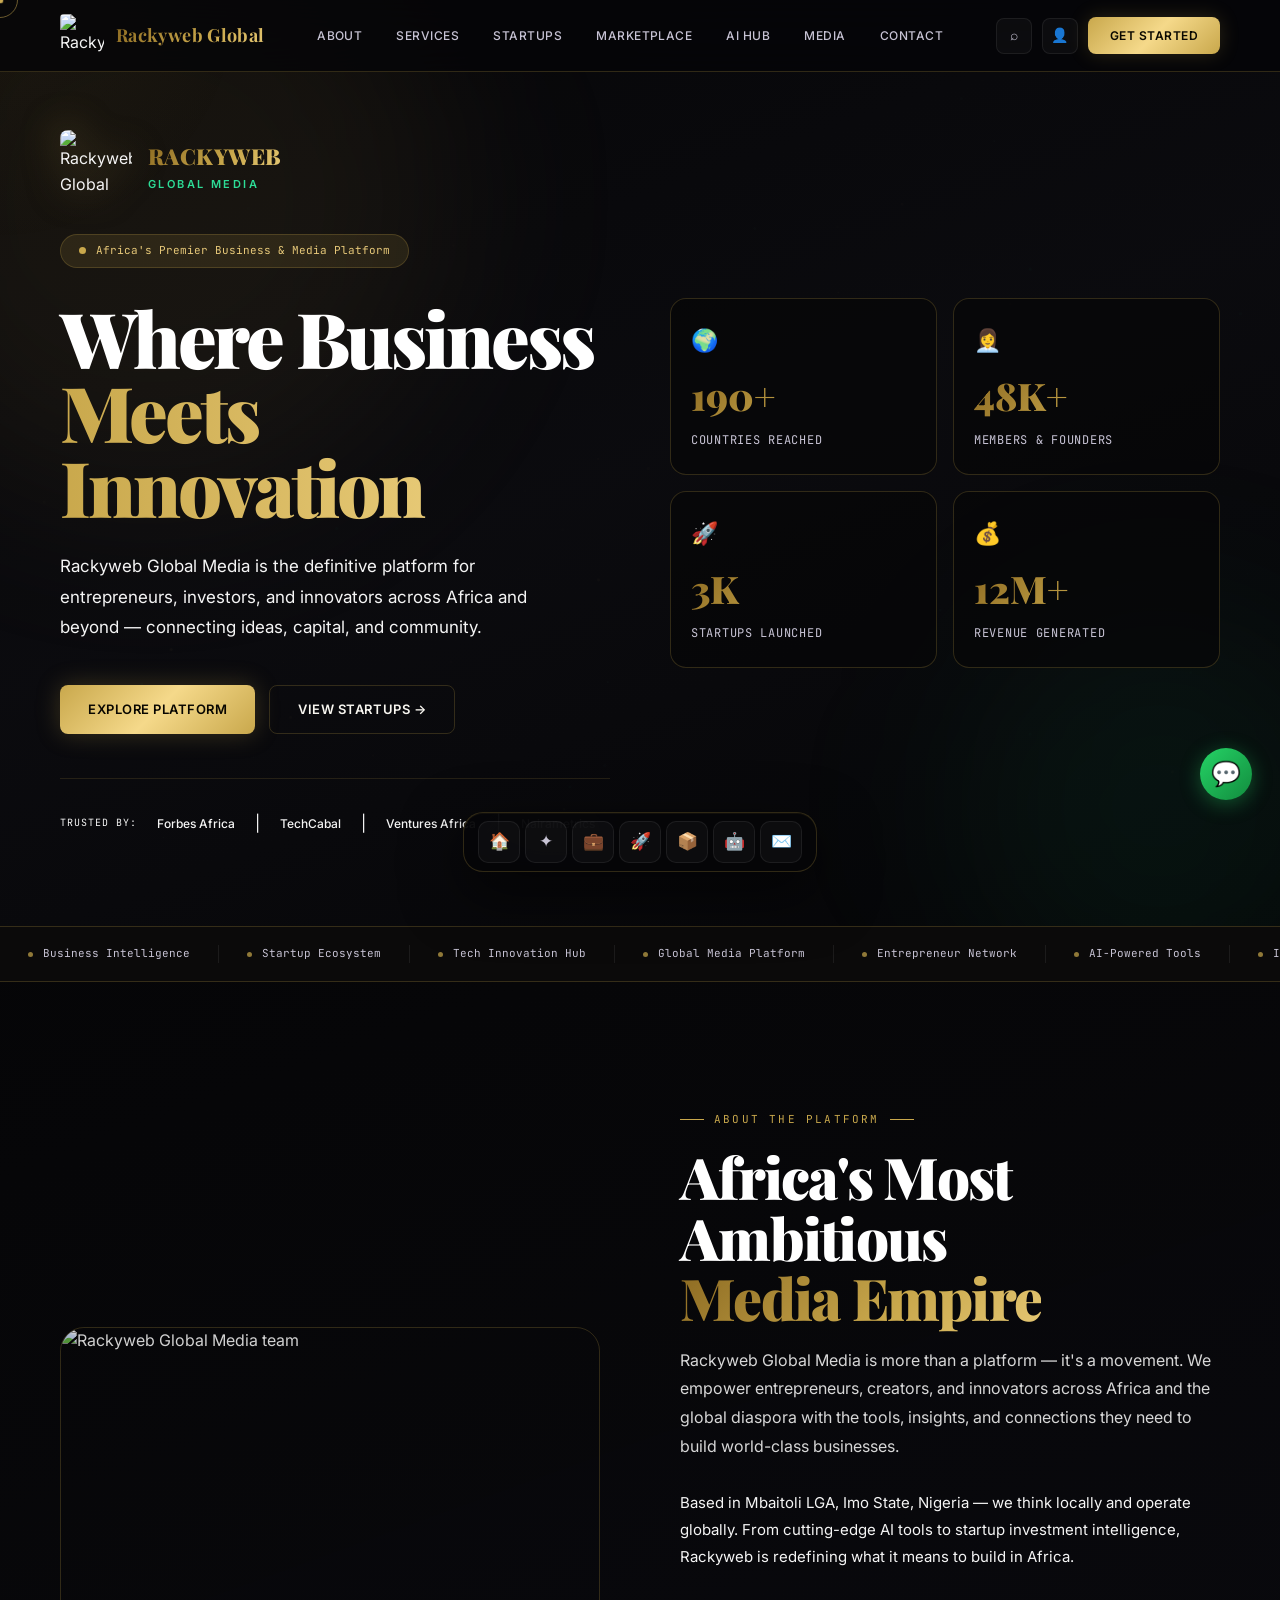
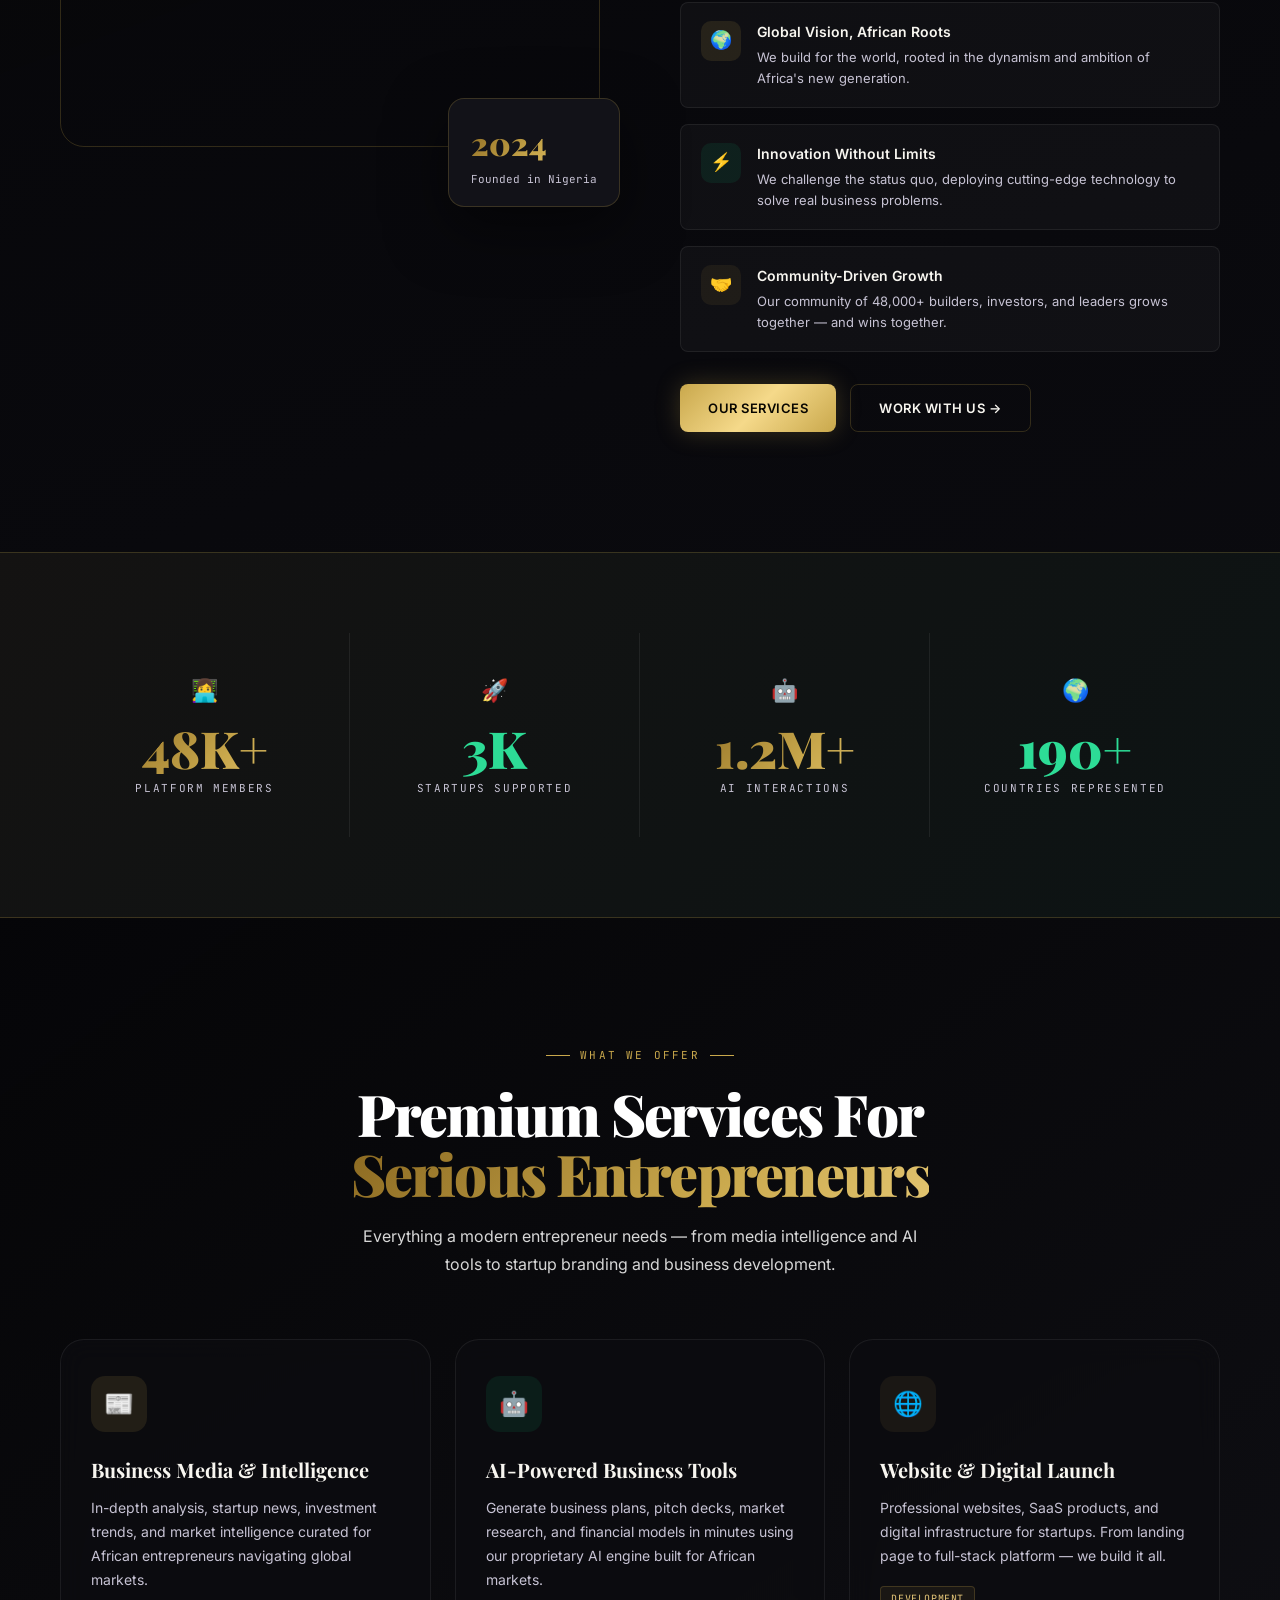
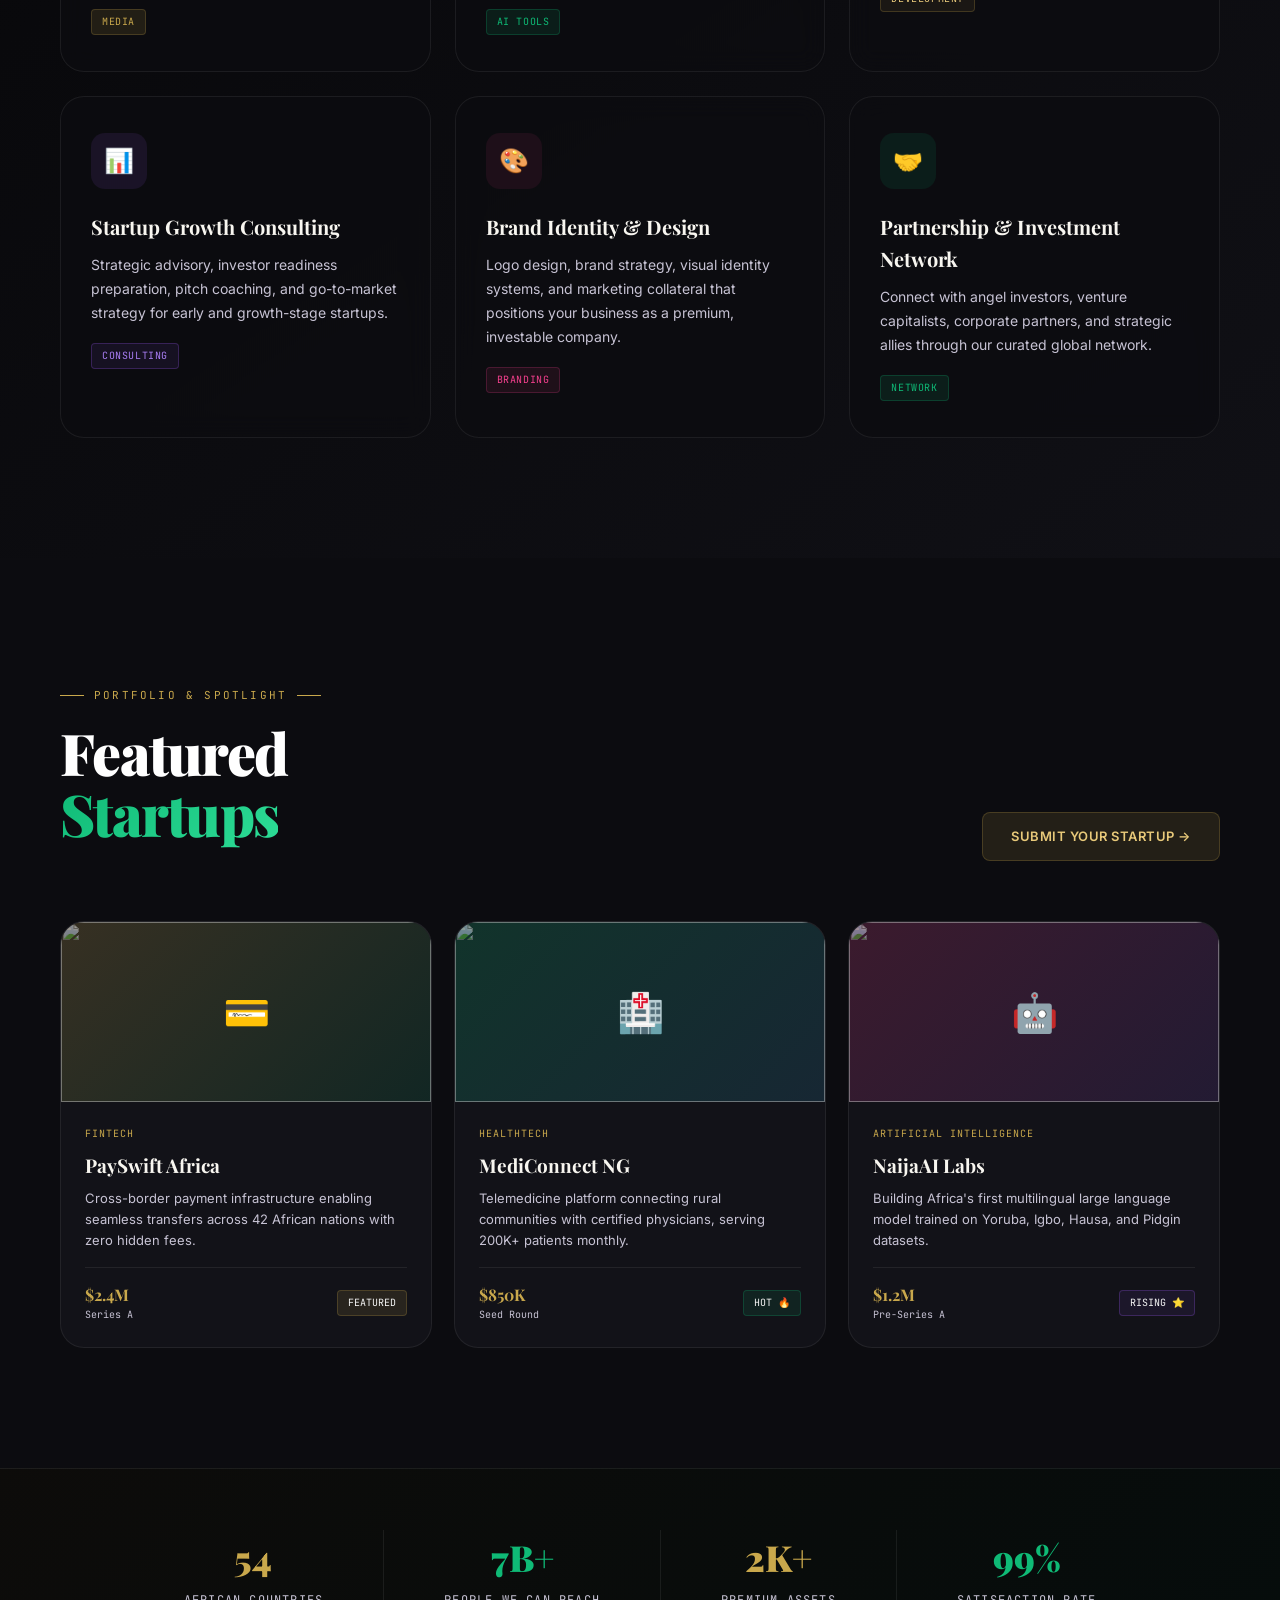
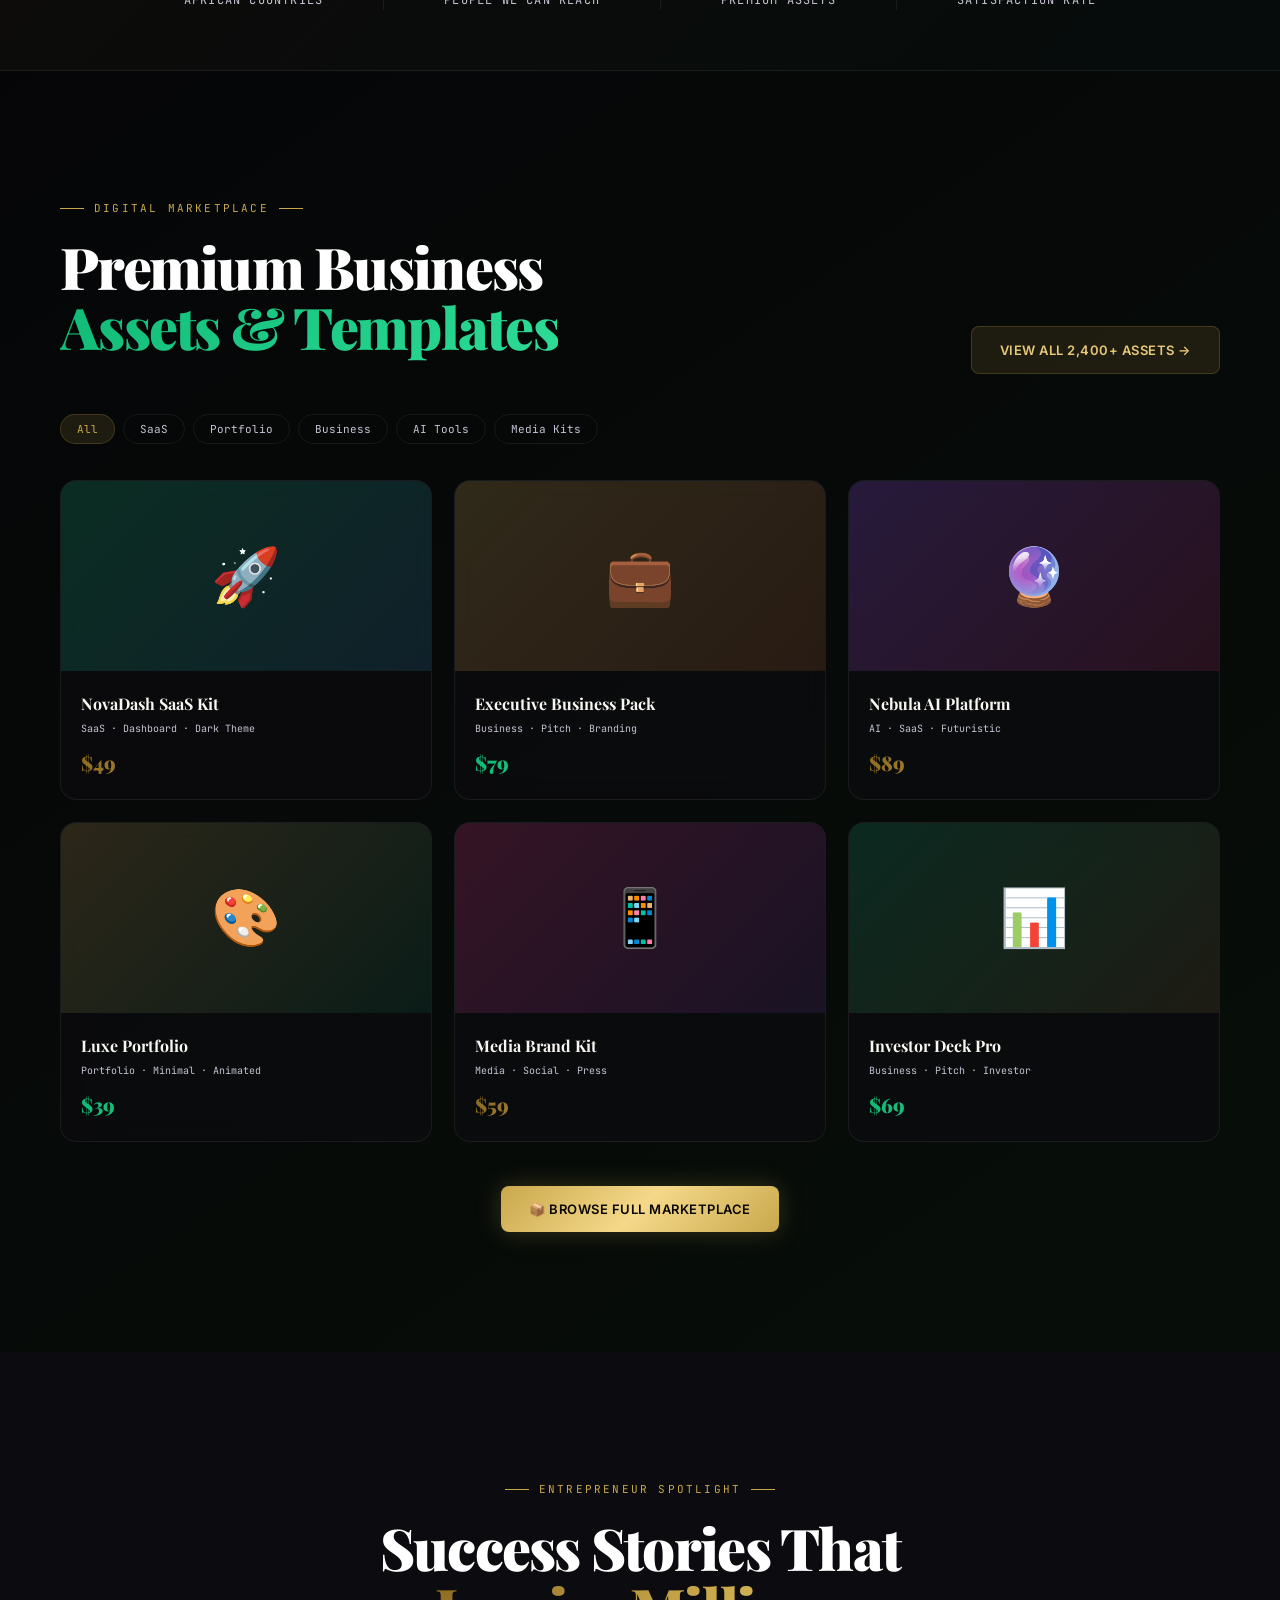
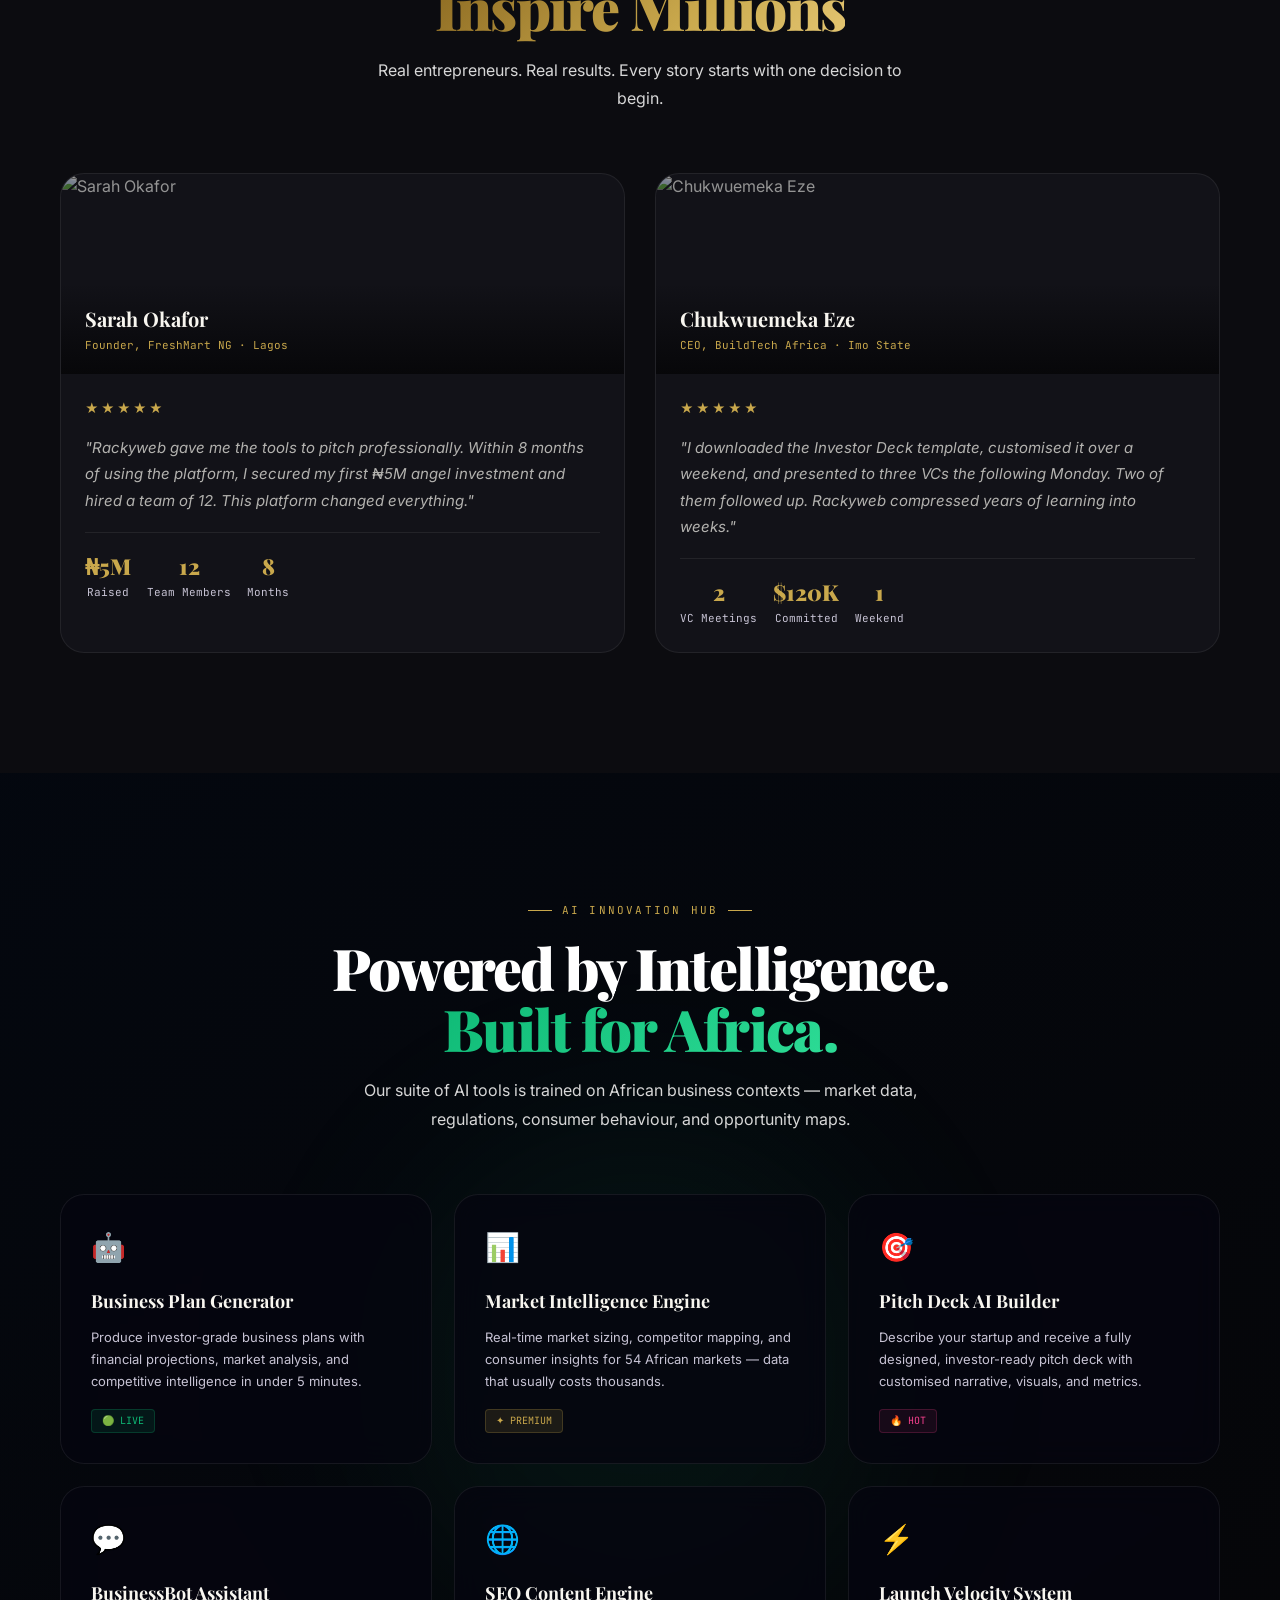
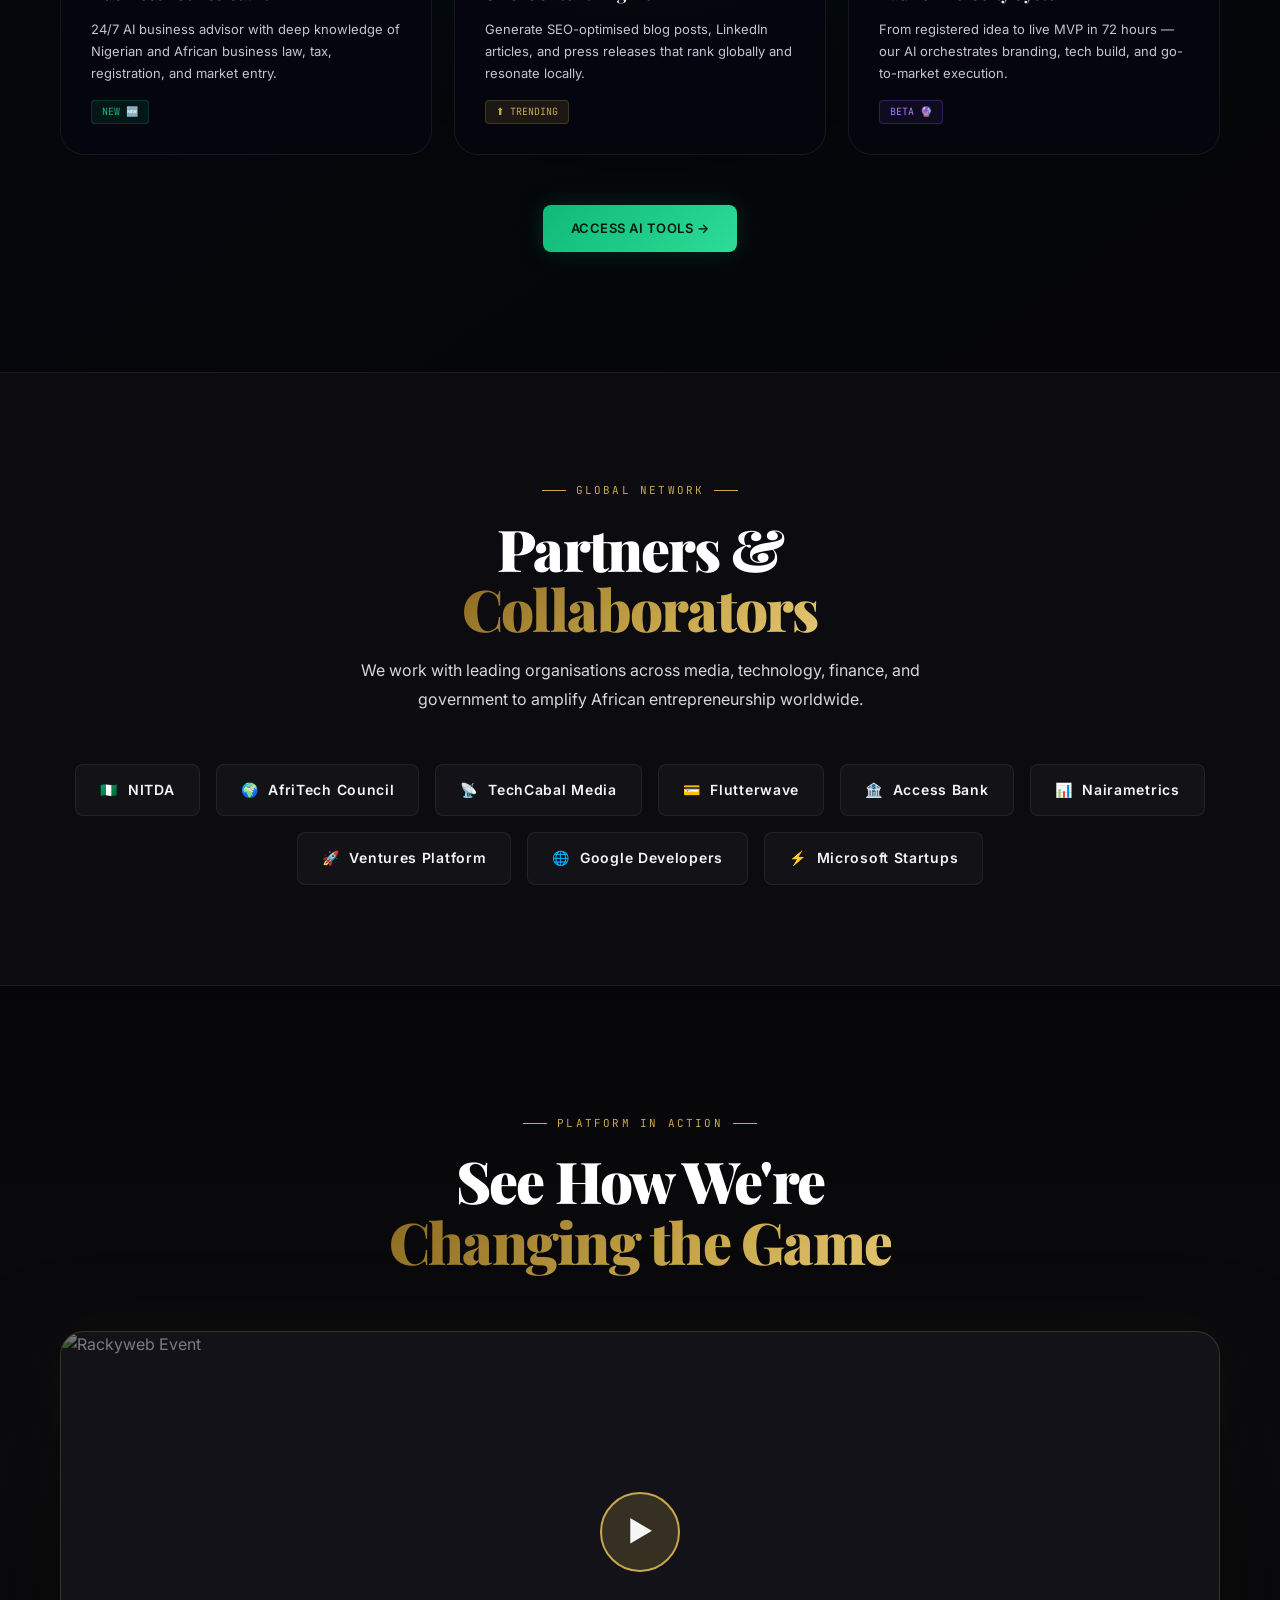
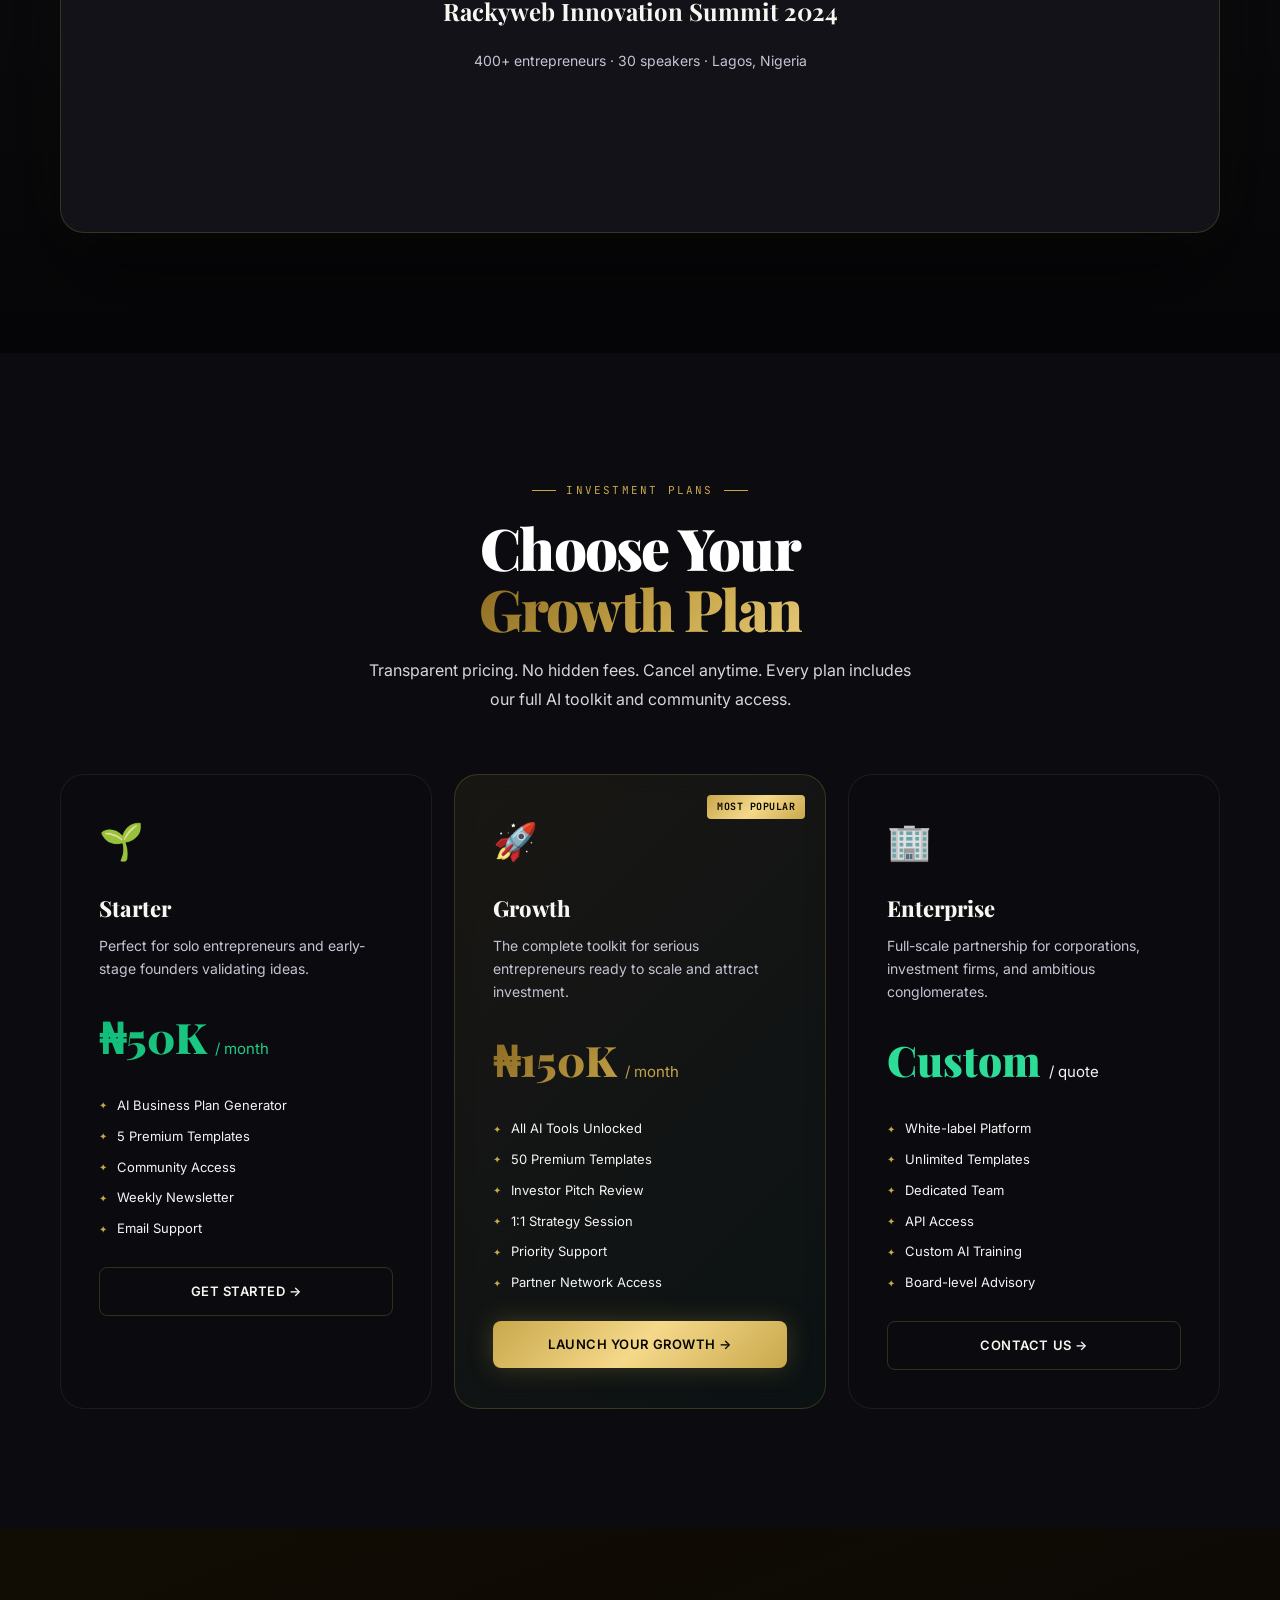
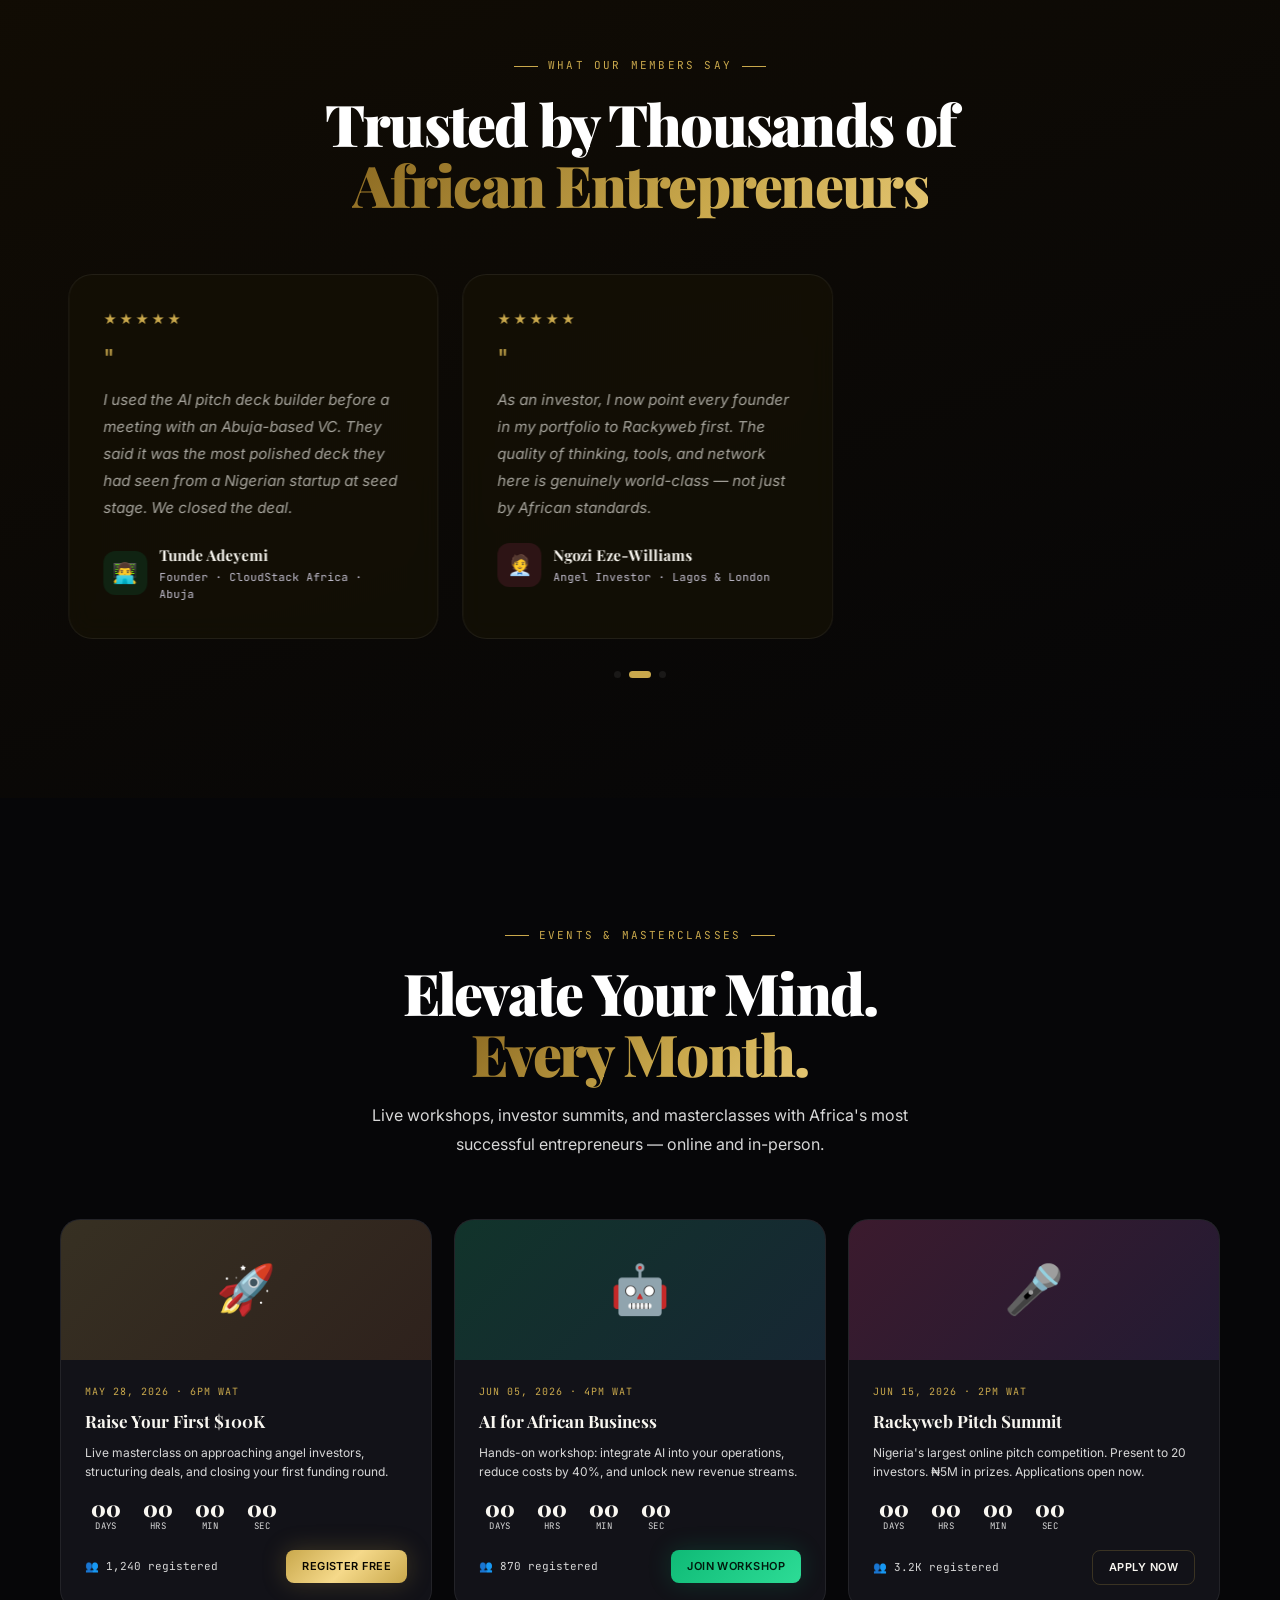
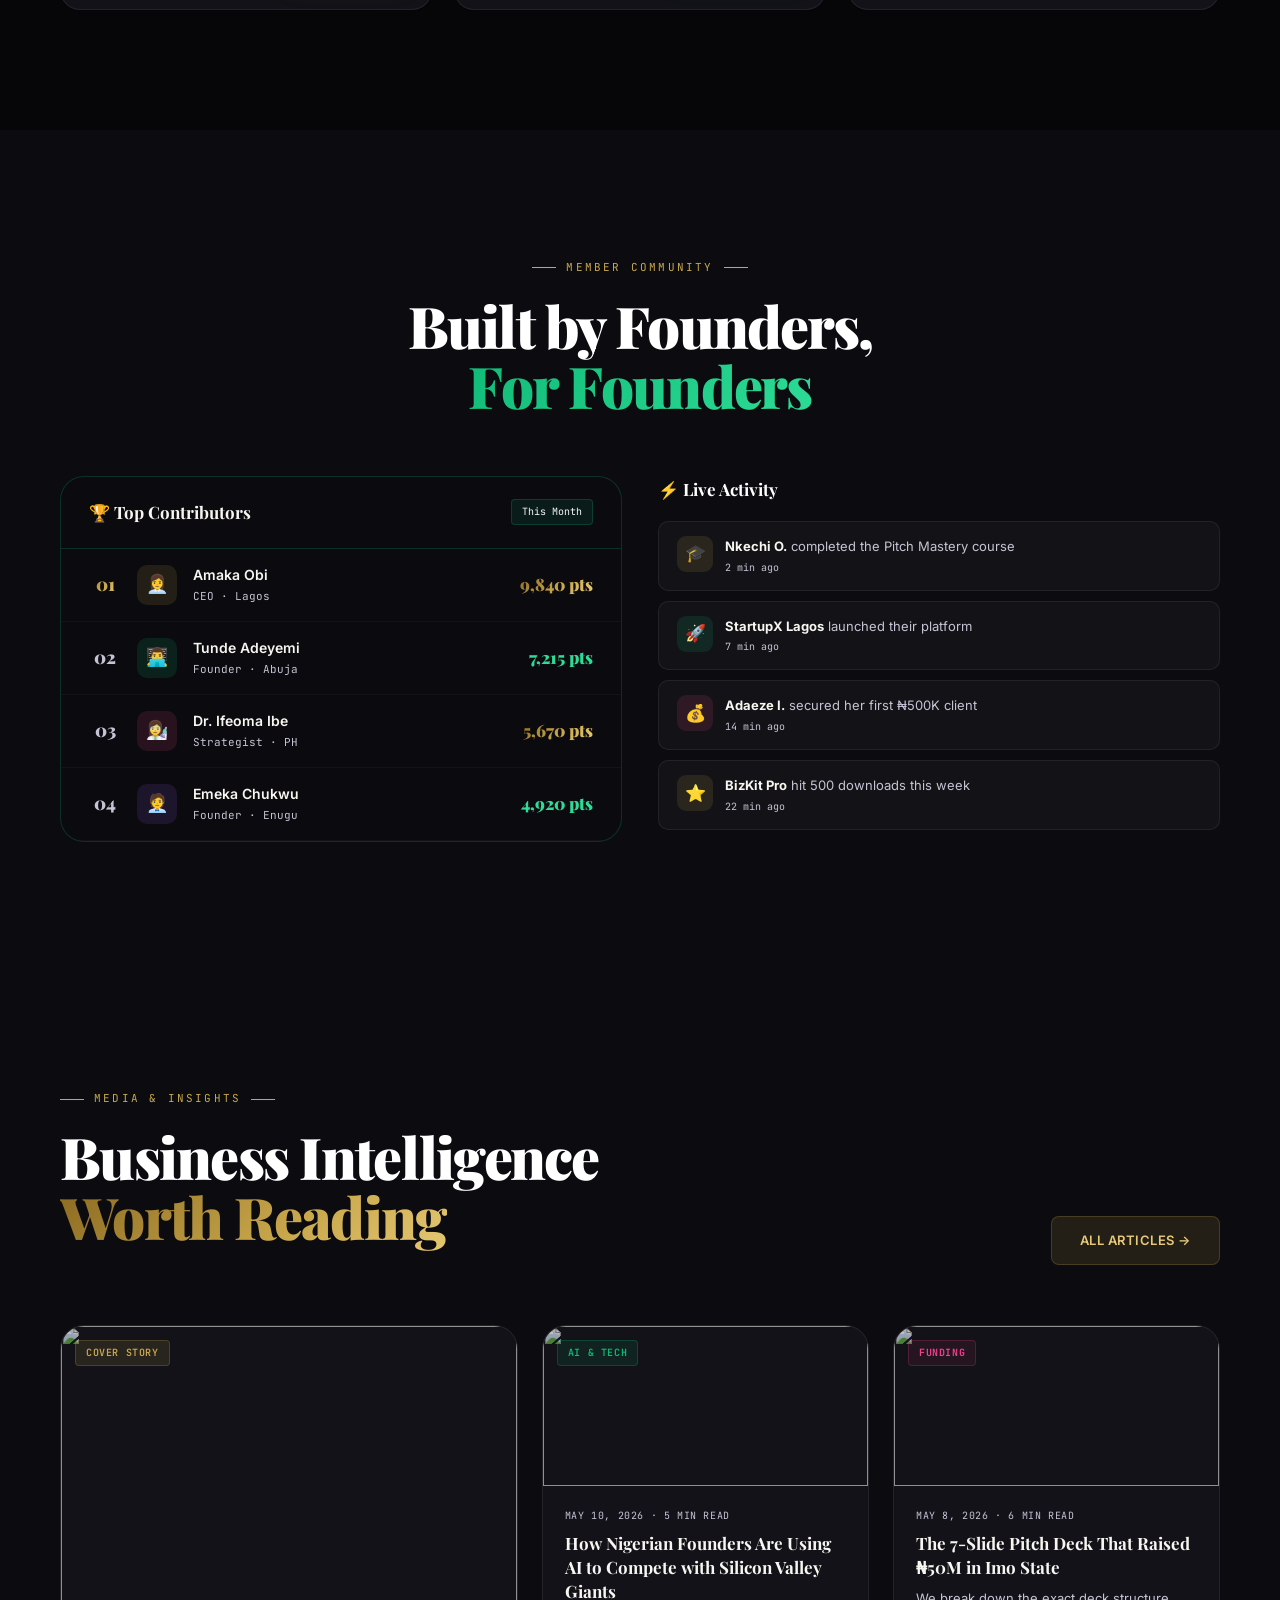
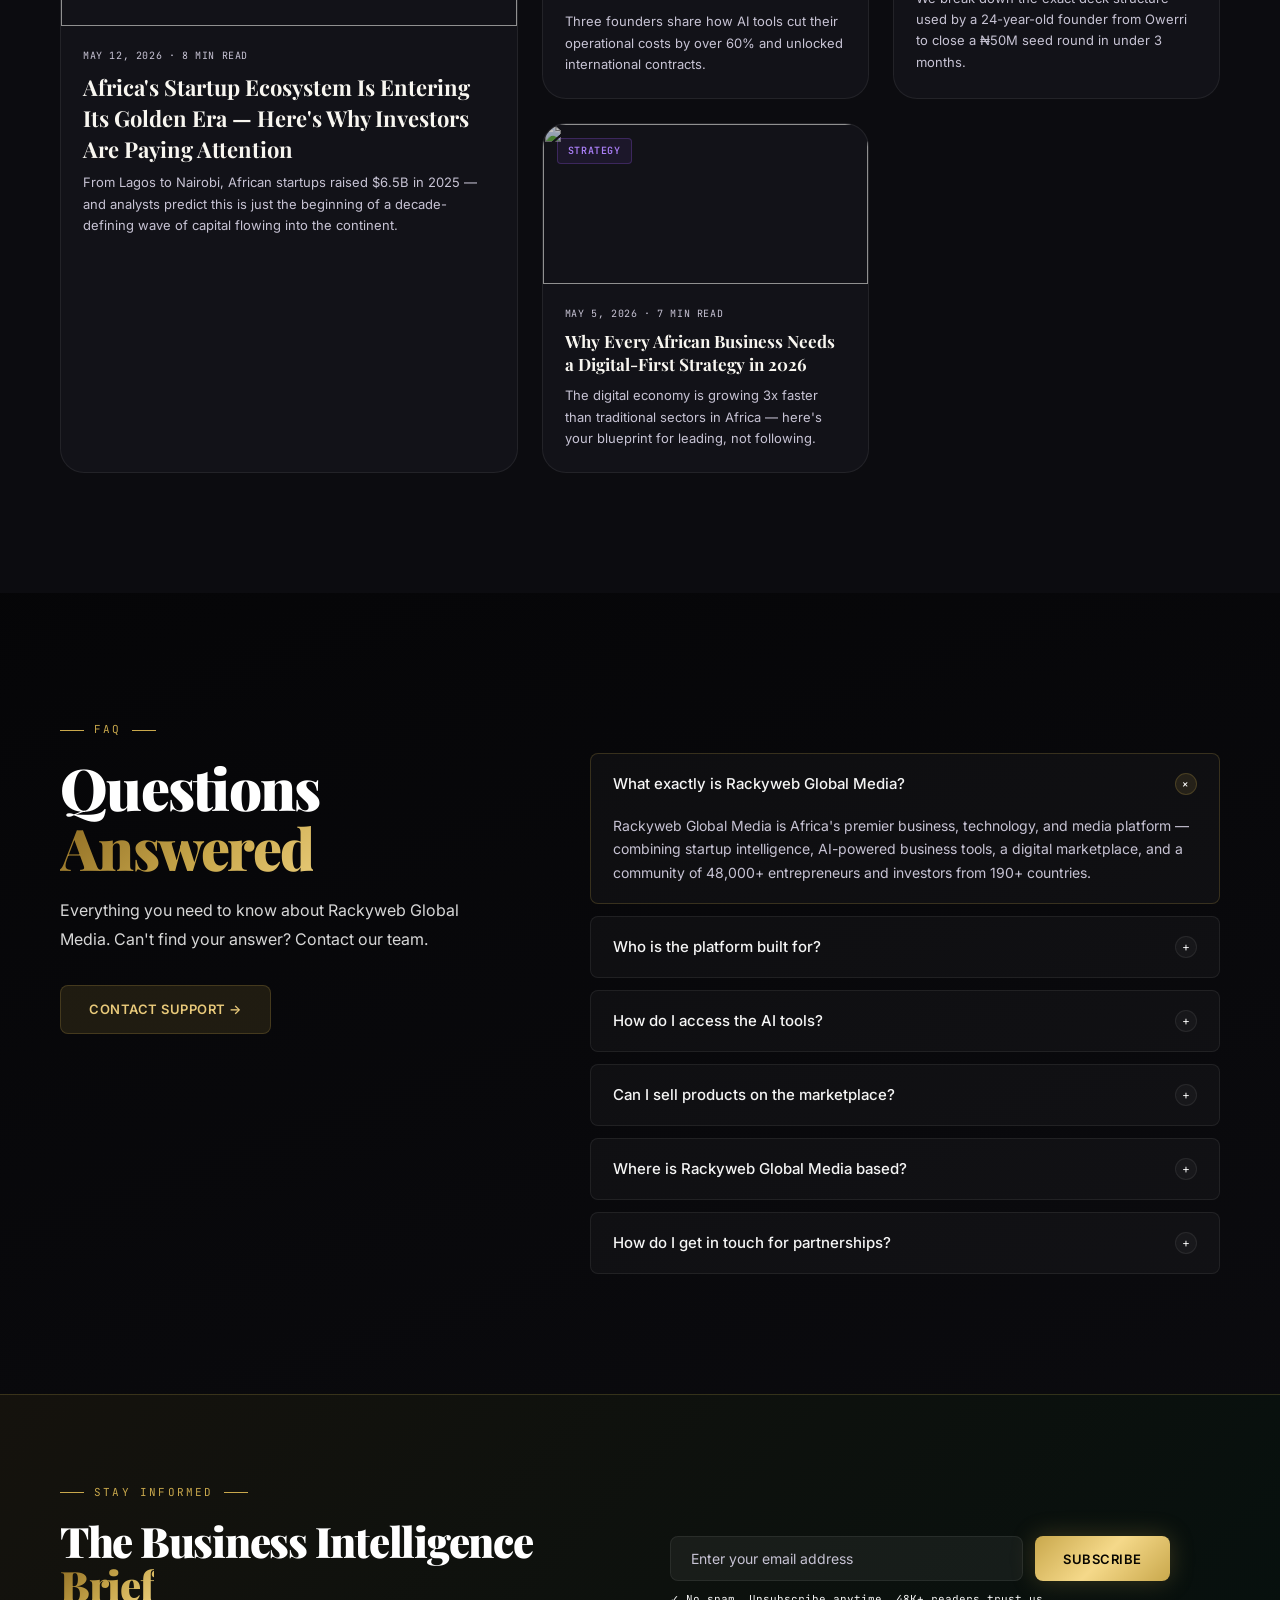
==== commit ad8d5ffc: "Update index.html" ====
--- a/index.html
+++ b/index.html
@@ -9,8 +9,8 @@
 <meta property="og:description" content="Africa's premier luxury business, technology and media platform.">
 <meta property="og:type" content="website">
 <title>Rackyweb Global Media — Where Business Meets Innovation</title>
-<link rel="stylesheet" href="assets/style.css">
-<style>
+<link rel="stylesheet" href="style.css">
+  <style>
 /* ── Extra page-specific styles ─────────────────────── */
 .events-grid{display:grid;grid-template-columns:repeat(3,1fr);gap:22px;margin-top:60px}
 .event-card{border-radius:20px;overflow:hidden;background:rgba(12,12,16,.8);border:1px solid var(--border);transition:all .4s var(--ease);cursor:pointer;backdrop-filter:blur(12px)}
@@ -1396,6 +1396,6 @@
 <!-- ── WHATSAPP BUTTON ────────────────────────────────────── -->
 <a id="wa-btn" href="https://wa.me/2347087806251?text=Hello%20Rackyweb%20Global%20Media" target="_blank" title="Chat on WhatsApp">💬</a>
 
-<script src="assets/main.js"></script>
+<script src="main.js"></script>
 </body>
 </html>
--- a/style.css
+++ b/style.css
@@ -0,0 +1,856 @@
+/* ============================================================
+   RACKYWEB GLOBAL MEDIA — style.css
+   "Where Business Meets Innovation"
+   Palette: Black · Gold · Emerald · White
+   ============================================================ */
+
+@import url('https://fonts.googleapis.com/css2?family=Playfair+Display:wght@400;600;700;900&family=Inter:wght@300;400;500;600;700&family=JetBrains+Mono:wght@300;400;700&display=swap');
+
+/* ── Variables ─────────────────────────────────────────── */
+:root {
+  --black:       #060608;
+  --black-2:     #0c0c10;
+  --black-3:     #121218;
+  --black-4:     #1a1a24;
+  --gold:        #c9a84c;
+  --gold-light:  #e8c97a;
+  --gold-bright: #f5d98a;
+  --gold-dim:    rgba(201,168,76,0.12);
+  --gold-border: rgba(201,168,76,0.22);
+  --em:          #0fba76;
+  --em-light:    #2ddc96;
+  --em-dim:      rgba(15,186,118,0.10);
+  --em-border:   rgba(15,186,118,0.22);
+  --white:       #f8f6f0;
+  --white-2:     #e8e4d8;
+  --muted:       #c7c3d4;
+  --muted-2:     #a8a3b8;
+  --panel:       rgba(255,255,255,0.03);
+  --glass:       rgba(255,255,255,0.055);
+  --border:      rgba(255,255,255,0.07);
+  --border-gold: rgba(201,168,76,0.22);
+
+  --grad-gold:    linear-gradient(135deg,#c9a84c,#f5d98a,#c9a84c);
+  --grad-em:      linear-gradient(135deg,#0fba76,#2ddc96);
+  --grad-luxury:  linear-gradient(135deg,#8a6820,#c9a84c,#f5d98a,#c9a84c);
+  --grad-dark:    linear-gradient(135deg,rgba(201,168,76,.08),rgba(15,186,118,.06));
+  --grad-hero:    linear-gradient(160deg,rgba(6,6,8,1) 0%,rgba(12,12,16,.9) 50%,rgba(6,6,8,.95) 100%);
+
+  --font-serif:  'Playfair Display',serif;
+  --font-sans:   'Inter',sans-serif;
+  --font-mono:   'JetBrains Mono',monospace;
+
+  --radius:   16px;
+  --radius-lg:24px;
+  --radius-sm:8px;
+  --ease:     cubic-bezier(.23,1,.32,1);
+}
+
+/* ── Reset ─────────────────────────────────────────────── */
+*,*::before,*::after{margin:0;padding:0;box-sizing:border-box}
+html{scroll-behavior:smooth;overflow-x:hidden}
+body{
+  background:var(--black);
+  color:var(--white);
+  font-family:var(--font-sans);
+  font-size:16px;
+  line-height:1.6;
+  overflow-x:hidden;
+  cursor:auto;
+}
+::selection{background:rgba(201,168,76,.25);color:#fff}
+::-webkit-scrollbar{width:3px}
+::-webkit-scrollbar-track{background:var(--black)}
+::-webkit-scrollbar-thumb{background:var(--gold);border-radius:2px}
+a{text-decoration:none;color:inherit}
+img{max-width:100%;display:block}
+
+/* ── Custom Cursor ─────────────────────────────────────── */
+#cursor-dot{
+  position:fixed;width:7px;height:7px;
+  background:var(--gold);border-radius:50%;
+  pointer-events:none;z-index:99999;
+  transform:translate(-50%,-50%);
+  transition:width .15s,height .15s,background .15s;
+  mix-blend-mode:screen;
+}
+#cursor-ring{
+  position:fixed;width:36px;height:36px;
+  border:1.5px solid rgba(201,168,76,.5);border-radius:50%;
+  pointer-events:none;z-index:99998;
+  transform:translate(-50%,-50%);mix-blend-mode:screen;
+}
+body.hovering #cursor-dot{width:12px;height:12px;background:#fff}
+body.hovering #cursor-ring{width:52px;height:52px;border-color:rgba(15,186,118,.6)}
+@media(max-width:768px){#cursor-dot,#cursor-ring{display:none}}
+
+/* ── Scroll Progress ───────────────────────────────────── */
+#scroll-bar{
+  position:fixed;top:0;left:0;height:2px;
+  background:linear-gradient(90deg,var(--gold),var(--em));
+  z-index:9999;width:0;box-shadow:0 0 10px var(--gold);
+}
+
+/* ── Loading Screen ────────────────────────────────────── */
+#loader{
+  position:fixed;inset:0;z-index:99999;
+  background:var(--black);
+  display:flex;flex-direction:column;align-items:center;justify-content:center;gap:24px;
+  transition:opacity .6s ease,visibility .6s ease;
+}
+#loader.hidden{opacity:0;visibility:hidden}
+.loader-logo{
+  font-family:var(--font-serif);font-size:32px;font-weight:900;
+  background:var(--grad-luxury);background-size:200%;
+  -webkit-background-clip:text;-webkit-text-fill-color:transparent;background-clip:text;
+  animation:shimmer 2s linear infinite;
+}
+@keyframes shimmer{0%{background-position:200%}100%{background-position:-200%}}
+.loader-bar{width:200px;height:2px;background:rgba(255,255,255,.06);border-radius:2px;overflow:hidden}
+.loader-fill{height:100%;background:var(--grad-gold);border-radius:2px;animation:fill-bar 1.8s var(--ease) forwards}
+@keyframes fill-bar{from{width:0}to{width:100%}}
+.loader-text{font-family:var(--font-mono);font-size:11px;color:var(--muted);letter-spacing:.2em}
+
+/* ── Particles Canvas ──────────────────────────────────── */
+#canvas{position:fixed;inset:0;pointer-events:none;z-index:0;opacity:.55}
+
+/* ── Mouse Glow ────────────────────────────────────────── */
+#glow{
+  position:fixed;pointer-events:none;z-index:1;
+  width:500px;height:500px;border-radius:50%;
+  background:radial-gradient(circle,rgba(201,168,76,.04) 0%,transparent 70%);
+  transform:translate(-50%,-50%);
+}
+
+/* ── Navbar ────────────────────────────────────────────── */
+#nav{
+  position:fixed;top:0;left:0;right:0;z-index:1000;
+  height:72px;padding:0 60px;
+  display:flex;align-items:center;justify-content:space-between;
+  background:rgba(6,6,8,.82);backdrop-filter:blur(24px);
+  border-bottom:1px solid var(--border-gold);
+  transition:all .4s var(--ease);
+}
+#nav.scrolled{height:60px;background:rgba(6,6,8,.96)}
+.nav-logo-wrap{display:flex;align-items:center;gap:12px}
+.nav-logo-svg{width:36px;height:36px}
+.nav-brand{
+  font-family:var(--font-serif);font-size:18px;font-weight:700;
+  background:var(--grad-luxury);background-size:200%;
+  -webkit-background-clip:text;-webkit-text-fill-color:transparent;background-clip:text;
+  letter-spacing:.02em;
+}
+.nav-links{display:flex;align-items:center;gap:4px}
+.nav-link{
+  font-family:var(--font-sans);font-size:12px;font-weight:500;
+  color:var(--muted);padding:7px 14px;border-radius:6px;
+  transition:all .25s;letter-spacing:.04em;text-transform:uppercase;
+  border:1px solid transparent;
+}
+.nav-link:hover{color:var(--gold-light);background:var(--gold-dim);border-color:var(--gold-border)}
+.nav-actions{display:flex;align-items:center;gap:10px}
+.nav-search{
+  width:36px;height:36px;border-radius:8px;border:1px solid var(--border);
+  background:var(--panel);display:flex;align-items:center;justify-content:center;
+  cursor:pointer;transition:all .25s;color:var(--muted);font-size:14px;
+}
+.nav-search:hover{border-color:var(--gold-border);color:var(--gold);background:var(--gold-dim)}
+.nav-cta{
+  font-family:var(--font-sans);font-size:12px;font-weight:600;
+  background:var(--grad-gold);color:#0a0800;padding:9px 22px;
+  border-radius:8px;letter-spacing:.04em;text-transform:uppercase;
+  transition:all .3s;box-shadow:0 0 20px rgba(201,168,76,.2);
+}
+.nav-cta:hover{transform:translateY(-1px);box-shadow:0 4px 30px rgba(201,168,76,.4)}
+.hamburger{display:none;flex-direction:column;gap:5px;cursor:pointer;padding:8px}
+.hamburger span{width:22px;height:1.5px;background:var(--gold);border-radius:2px;transition:all .3s}
+@media(max-width:1100px){.nav-links{display:none}}
+@media(max-width:768px){
+  #nav{padding:0 20px;height:64px}
+  .nav-actions .nav-cta{display:none}
+  .hamburger{display:flex}
+}
+
+/* ── Section Base ──────────────────────────────────────── */
+section{position:relative;overflow:hidden}
+.container{max-width:1280px;margin:0 auto;padding:0 60px;position:relative;z-index:2}
+@media(max-width:768px){.container{padding:0 20px}}
+
+.section-eyebrow{
+  display:inline-flex;align-items:center;gap:10px;
+  font-family:var(--font-mono);font-size:11px;color:var(--gold);
+  letter-spacing:.2em;text-transform:uppercase;margin-bottom:18px;
+}
+.section-eyebrow::before{content:'';width:24px;height:1px;background:var(--gold)}
+.section-eyebrow::after{content:'';width:24px;height:1px;background:var(--gold)}
+.section-h{
+  font-family:var(--font-serif);
+  font-size:clamp(32px,4.5vw,62px);
+  font-weight:900;line-height:1.05;letter-spacing:-.03em;
+  color:var(--white);margin-bottom:18px;
+}
+.section-sub{font-size:16px;color:var(--muted);max-width:560px;line-height:1.8}
+.gt-gold{background:var(--grad-luxury);background-size:200%;-webkit-background-clip:text;-webkit-text-fill-color:transparent;background-clip:text;animation:shimmer 4s linear infinite}
+.gt-em{background:var(--grad-em);-webkit-background-clip:text;-webkit-text-fill-color:transparent;background-clip:text}
+
+/* Reveal animations */
+.reveal{opacity:0;transform:translateY(36px);transition:opacity .8s var(--ease),transform .8s var(--ease)}
+.reveal-l{opacity:0;transform:translateX(-36px);transition:opacity .8s var(--ease),transform .8s var(--ease)}
+.reveal-r{opacity:0;transform:translateX(36px);transition:opacity .8s var(--ease),transform .8s var(--ease)}
+.reveal-s{opacity:0;transform:scale(.9);transition:opacity .8s var(--ease),transform .8s var(--ease)}
+.reveal.on,.reveal-l.on,.reveal-r.on,.reveal-s.on{opacity:1;transform:none}
+.d1{transition-delay:.1s}.d2{transition-delay:.2s}.d3{transition-delay:.3s}.d4{transition-delay:.4s}.d5{transition-delay:.5s}.d6{transition-delay:.6s}
+
+/* ── Buttons ───────────────────────────────────────────── */
+.btn{
+  display:inline-flex;align-items:center;gap:9px;
+  padding:13px 28px;border-radius:var(--radius-sm);
+  font-family:var(--font-sans);font-size:13px;font-weight:600;
+  border:none;cursor:pointer;position:relative;overflow:hidden;
+  transition:all .3s var(--ease);letter-spacing:.04em;text-transform:uppercase;
+}
+.btn::before{content:'';position:absolute;inset:0;background:rgba(255,255,255,0);transition:.3s}
+.btn:hover::before{background:rgba(255,255,255,.06)}
+.btn .ripple{position:absolute;border-radius:50%;background:rgba(255,255,255,.3);transform:scale(0);animation:rip .65s linear;pointer-events:none}
+@keyframes rip{to{transform:scale(4);opacity:0}}
+
+.btn-gold{background:var(--grad-gold);color:#080600;box-shadow:0 0 24px rgba(201,168,76,.25)}
+.btn-gold:hover{transform:translateY(-2px);box-shadow:0 6px 36px rgba(201,168,76,.45)}
+.btn-em{background:var(--grad-em);color:#001a0d;box-shadow:0 0 24px rgba(15,186,118,.2)}
+.btn-em:hover{transform:translateY(-2px);box-shadow:0 6px 36px rgba(15,186,118,.4)}
+.btn-outline{background:transparent;color:var(--white);border:1px solid var(--border-gold)}
+.btn-outline:hover{border-color:var(--gold);color:var(--gold);transform:translateY(-2px);box-shadow:0 0 20px rgba(201,168,76,.12)}
+.btn-ghost{background:var(--gold-dim);color:var(--gold-light);border:1px solid var(--gold-border)}
+.btn-ghost:hover{background:rgba(201,168,76,.2);box-shadow:0 0 24px rgba(201,168,76,.2);transform:translateY(-2px)}
+.btn-pulse{animation:gold-pulse 2.5s infinite}
+@keyframes gold-pulse{0%,100%{box-shadow:0 0 20px rgba(201,168,76,.25)}50%{box-shadow:0 0 50px rgba(201,168,76,.5),0 0 70px rgba(15,186,118,.2)}}
+
+/* ── Card Base ─────────────────────────────────────────── */
+.card{
+  background:var(--panel);border:1px solid var(--border);
+  border-radius:var(--radius);backdrop-filter:blur(12px);
+  position:relative;overflow:hidden;transition:all .4s var(--ease);
+}
+.card::before{
+  content:'';position:absolute;top:0;left:-100%;
+  width:60px;height:100%;
+  background:linear-gradient(90deg,transparent,rgba(201,168,76,.05),transparent);
+  transition:left .7s;
+}
+.card:hover::before{left:150%}
+.card:hover{border-color:var(--gold-border);transform:translateY(-4px);box-shadow:0 20px 60px rgba(0,0,0,.5),0 0 30px rgba(201,168,76,.06)}
+
+/* ── Glassmorphism ─────────────────────────────────────── */
+.glass{
+  background:rgba(255,255,255,.04);
+  border:1px solid rgba(255,255,255,.08);
+  backdrop-filter:blur(20px);border-radius:var(--radius);
+}
+
+/* ── Orbs ──────────────────────────────────────────────── */
+.orb{
+  position:absolute;border-radius:50%;pointer-events:none;
+  filter:blur(90px);animation:orb-drift 12s ease-in-out infinite;
+}
+@keyframes orb-drift{
+  0%,100%{transform:translate(0,0) scale(1)}
+  33%{transform:translate(30px,-40px) scale(1.1)}
+  66%{transform:translate(-22px,22px) scale(.93)}
+}
+
+/* ── Marquee ───────────────────────────────────────────── */
+.marquee-band{
+  padding:18px 0;
+  border-top:1px solid var(--border-gold);
+  border-bottom:1px solid var(--border-gold);
+  background:rgba(201,168,76,.025);overflow:hidden;
+}
+.marquee-track{display:flex;gap:0;width:max-content;animation:marquee 35s linear infinite}
+.marquee-track:hover{animation-play-state:paused}
+@keyframes marquee{from{transform:translateX(0)}to{transform:translateX(-50%)}}
+.m-item{
+  display:flex;align-items:center;gap:10px;padding:0 28px;
+  white-space:nowrap;font-family:var(--font-mono);font-size:11px;color:var(--muted);
+  border-right:1px solid var(--border);transition:color .25s;
+}
+.m-item:hover{color:var(--gold)}
+.m-dot{width:5px;height:5px;border-radius:50%;background:var(--gold);opacity:.7}
+
+/* ── Floating Dock ─────────────────────────────────────── */
+#dock{
+  position:fixed;bottom:28px;left:50%;transform:translateX(-50%);
+  z-index:900;display:flex;gap:5px;
+  background:rgba(6,6,8,.92);backdrop-filter:blur(24px);
+  border:1px solid var(--border-gold);border-radius:20px;padding:8px 14px;
+  box-shadow:0 20px 60px rgba(0,0,0,.6),inset 0 1px 0 rgba(201,168,76,.06);
+}
+.dock-btn{
+  width:42px;height:42px;border-radius:10px;border:1px solid var(--border);
+  background:var(--panel);display:flex;align-items:center;justify-content:center;
+  cursor:pointer;transition:all .25s;font-size:17px;color:var(--muted);
+  text-decoration:none;position:relative;
+}
+.dock-btn:hover{background:var(--gold-dim);border-color:var(--gold-border);transform:translateY(-6px) scale(1.12);color:var(--gold);box-shadow:0 10px 28px rgba(201,168,76,.18)}
+.dock-tip{
+  position:absolute;bottom:52px;left:50%;transform:translateX(-50%);
+  background:rgba(6,6,8,.97);border:1px solid var(--border-gold);border-radius:5px;
+  padding:4px 10px;font-size:10px;font-family:var(--font-mono);color:var(--gold);
+  white-space:nowrap;opacity:0;pointer-events:none;transition:opacity .2s;
+}
+.dock-btn:hover .dock-tip{opacity:1}
+
+/* ── WhatsApp Float ────────────────────────────────────── */
+#wa-btn{
+  position:fixed;bottom:100px;right:28px;z-index:890;
+  width:52px;height:52px;border-radius:50%;
+  background:linear-gradient(135deg,#25d366,#128c3e);
+  display:flex;align-items:center;justify-content:center;
+  box-shadow:0 4px 20px rgba(37,211,102,.35);
+  cursor:pointer;transition:all .3s;text-decoration:none;font-size:24px;
+  animation:wa-pulse 3s infinite;
+}
+#wa-btn:hover{transform:scale(1.1);box-shadow:0 6px 30px rgba(37,211,102,.5)}
+@keyframes wa-pulse{0%,100%{box-shadow:0 4px 20px rgba(37,211,102,.35)}50%{box-shadow:0 4px 35px rgba(37,211,102,.6),0 0 0 8px rgba(37,211,102,.1)}}
+
+/* ── Search Modal ──────────────────────────────────────── */
+#search-modal{
+  position:fixed;inset:0;z-index:9990;
+  background:rgba(6,6,8,.94);backdrop-filter:blur(20px);
+  display:flex;align-items:flex-start;justify-content:center;padding-top:120px;
+  opacity:0;visibility:hidden;transition:all .3s;
+}
+#search-modal.open{opacity:1;visibility:visible}
+.search-box{
+  width:100%;max-width:680px;background:var(--black-3);
+  border:1px solid var(--border-gold);border-radius:var(--radius);overflow:hidden;
+  transform:translateY(-20px);transition:transform .3s var(--ease);
+}
+#search-modal.open .search-box{transform:translateY(0)}
+.search-input{
+  width:100%;padding:22px 28px;background:transparent;border:none;outline:none;
+  font-family:var(--font-sans);font-size:18px;color:var(--white);
+}
+.search-input::placeholder{color:var(--muted)}
+
+/* ── Auth Modal ────────────────────────────────────────── */
+#auth-modal{
+  position:fixed;inset:0;z-index:9990;
+  background:rgba(6,6,8,.94);backdrop-filter:blur(20px);
+  display:flex;align-items:center;justify-content:center;padding:20px;
+  opacity:0;visibility:hidden;transition:all .3s;
+}
+#auth-modal.open{opacity:1;visibility:visible}
+.auth-box{
+  width:100%;max-width:440px;background:var(--black-3);
+  border:1px solid var(--border-gold);border-radius:var(--radius-lg);
+  padding:44px 40px;
+  transform:scale(.94);transition:transform .35s var(--ease);
+}
+#auth-modal.open .auth-box{transform:scale(1)}
+.auth-h{font-family:var(--font-serif);font-size:26px;font-weight:700;color:var(--white);margin-bottom:6px}
+.auth-sub{font-size:14px;color:var(--muted);margin-bottom:28px}
+.auth-field{margin-bottom:16px}
+.auth-label{display:block;font-size:12px;font-weight:500;color:var(--muted);margin-bottom:8px;letter-spacing:.06em;text-transform:uppercase}
+.auth-input{
+  width:100%;padding:13px 16px;background:rgba(255,255,255,.04);
+  border:1px solid var(--border);border-radius:8px;color:var(--white);
+  font-family:var(--font-sans);font-size:14px;outline:none;transition:border .25s;
+}
+.auth-input:focus{border-color:var(--gold-border)}
+.auth-tabs{display:flex;gap:0;margin-bottom:28px;background:rgba(255,255,255,.03);border-radius:8px;padding:3px}
+.auth-tab{flex:1;padding:8px;border-radius:6px;text-align:center;font-size:13px;font-weight:500;cursor:pointer;transition:all .2s;color:var(--muted)}
+.auth-tab.active{background:var(--gold-dim);color:var(--gold);border:1px solid var(--gold-border)}
+.modal-close{position:absolute;top:18px;right:18px;width:30px;height:30px;border-radius:50%;background:var(--panel);border:1px solid var(--border);display:flex;align-items:center;justify-content:center;cursor:pointer;color:var(--muted);transition:all .2s}
+.modal-close:hover{color:var(--gold);border-color:var(--gold-border)}
+
+/* ── HERO ──────────────────────────────────────────────── */
+#hero{
+  min-height:100vh;display:flex;align-items:center;
+  padding:130px 0 90px;
+  background:
+    var(--grad-hero),
+    url('https://images.unsplash.com/photo-1486406146926-c627a92ad1ab?w=1920&q=85') center/cover no-repeat;
+}
+.hero-grid{display:grid;grid-template-columns:1fr 1fr;gap:60px;align-items:center}
+.hero-eyebrow{
+  display:inline-flex;align-items:center;gap:10px;
+  font-family:var(--font-mono);font-size:11px;color:var(--gold-light);
+  border:1px solid var(--gold-border);padding:7px 18px;border-radius:40px;
+  background:var(--gold-dim);margin-bottom:32px;
+  animation:fade-up .8s ease both;
+}
+.hero-blink{width:7px;height:7px;border-radius:50%;background:var(--gold);animation:blink 1.2s ease-in-out infinite}
+@keyframes blink{0%,100%{opacity:1}50%{opacity:.15}}
+.hero-h{
+  font-family:var(--font-serif);
+  font-size:clamp(44px,6vw,82px);
+  font-weight:900;line-height:.97;letter-spacing:-.04em;color:var(--white);
+  margin-bottom:28px;animation:fade-up 1s .15s ease both;
+}
+.hero-h .line2{
+  display:block;
+  background:linear-gradient(90deg,var(--gold),var(--gold-bright),var(--em-light),var(--gold));
+  background-size:300%;
+  -webkit-background-clip:text;-webkit-text-fill-color:transparent;background-clip:text;
+  animation:shimmer 5s linear infinite;
+}
+.hero-p{font-size:17px;color:rgba(248,246,240,.65);max-width:480px;line-height:1.8;margin-bottom:42px;animation:fade-up 1s .3s ease both}
+.hero-actions{display:flex;gap:14px;flex-wrap:wrap;animation:fade-up 1s .45s ease both}
+.hero-stats{
+  display:grid;grid-template-columns:repeat(2,1fr);gap:16px;
+  animation:fade-right 1s .2s ease both;
+}
+.hero-stat-card{
+  background:rgba(6,6,8,.7);border:1px solid var(--border-gold);
+  border-radius:var(--radius);padding:24px 20px;backdrop-filter:blur(16px);
+  transition:all .35s;
+}
+.hero-stat-card:hover{border-color:var(--gold);transform:translateY(-3px);box-shadow:0 12px 40px rgba(201,168,76,.12)}
+.hero-stat-n{
+  font-family:var(--font-serif);font-size:38px;font-weight:900;
+  background:var(--grad-luxury);background-size:200%;
+  -webkit-background-clip:text;-webkit-text-fill-color:transparent;background-clip:text;
+  animation:shimmer 4s linear infinite;
+}
+.hero-stat-l{font-size:12px;color:var(--muted);font-family:var(--font-mono);margin-top:4px;letter-spacing:.06em;text-transform:uppercase}
+@keyframes fade-up{from{opacity:0;transform:translateY(32px)}to{opacity:1;transform:none}}
+@keyframes fade-right{from{opacity:0;transform:translateX(32px)}to{opacity:1;transform:none}}
+@media(max-width:900px){.hero-grid{grid-template-columns:1fr}.hero-stats{grid-template-columns:repeat(4,1fr)}}
+@media(max-width:560px){.hero-stats{grid-template-columns:1fr 1fr}}
+
+/* ── ABOUT ─────────────────────────────────────────────── */
+#about{
+  padding:120px 0;
+  background:
+    linear-gradient(160deg,rgba(6,6,8,.9) 0%,rgba(12,12,16,.85) 100%),
+    url('https://images.unsplash.com/photo-1557804506-669a67965ba0?w=1600&q=80') center/cover fixed;
+}
+.about-grid{display:grid;grid-template-columns:1fr 1fr;gap:80px;align-items:center}
+.about-img-stack{position:relative;height:480px}
+.about-img-main{
+  position:absolute;inset:0 0 60px 0;border-radius:var(--radius-lg);overflow:hidden;
+  border:1px solid var(--border-gold);
+}
+.about-img-main img{width:100%;height:100%;object-fit:cover;filter:brightness(.85) saturate(.9)}
+.about-img-badge{
+  position:absolute;bottom:0;right:-20px;
+  background:var(--black-3);border:1px solid var(--border-gold);
+  border-radius:var(--radius);padding:18px 22px;backdrop-filter:blur(16px);
+  box-shadow:0 20px 60px rgba(0,0,0,.5);
+}
+.about-badge-n{font-family:var(--font-serif);font-size:32px;font-weight:900;color:var(--gold)}
+.about-badge-l{font-size:11px;color:var(--muted);font-family:var(--font-mono);margin-top:2px}
+.about-values{display:flex;flex-direction:column;gap:16px;margin-top:32px}
+.about-val{
+  display:flex;align-items:flex-start;gap:16px;padding:18px 20px;
+  border-radius:var(--radius-sm);background:var(--panel);border:1px solid var(--border);
+  transition:all .3s;
+}
+.about-val:hover{border-color:var(--gold-border);background:var(--gold-dim)}
+.about-val-icon{width:40px;height:40px;border-radius:10px;display:flex;align-items:center;justify-content:center;font-size:18px;flex-shrink:0}
+.about-val-title{font-family:var(--font-sans);font-size:14px;font-weight:600;color:var(--white);margin-bottom:4px}
+.about-val-desc{font-size:13px;color:var(--muted);line-height:1.6}
+@media(max-width:900px){.about-grid{grid-template-columns:1fr}.about-img-stack{height:300px}}
+
+/* ── STATS BAND ────────────────────────────────────────── */
+#stats-band{
+  padding:80px 0;
+  background:
+    linear-gradient(135deg,rgba(201,168,76,.04) 0%,rgba(15,186,118,.04) 100%),
+    var(--black-2);
+  border-top:1px solid var(--border-gold);border-bottom:1px solid var(--border-gold);
+}
+.stats-row{display:grid;grid-template-columns:repeat(4,1fr)}
+.stat-cell{
+  padding:40px 30px;text-align:center;border-right:1px solid var(--border);
+  transition:all .3s;position:relative;overflow:hidden;
+}
+.stat-cell:last-child{border-right:none}
+.stat-cell::before{content:'';position:absolute;top:0;left:0;right:0;height:2px;background:var(--grad-gold);transform:scaleX(0);transition:transform .4s var(--ease)}
+.stat-cell:hover::before{transform:scaleX(1)}
+.stat-cell:hover{background:var(--gold-dim)}
+.stat-n{
+  font-family:var(--font-serif);font-size:clamp(36px,4vw,58px);font-weight:900;
+  color:var(--white);margin-bottom:6px;line-height:1;
+}
+.stat-l{font-family:var(--font-mono);font-size:11px;color:var(--muted);text-transform:uppercase;letter-spacing:.15em}
+.stat-icon{font-size:22px;margin-bottom:14px}
+@media(max-width:768px){.stats-row{grid-template-columns:1fr 1fr}.stat-cell{border-right:none;border-bottom:1px solid var(--border)}}
+
+/* ── SERVICES ──────────────────────────────────────────── */
+#services{
+  padding:120px 0;
+  background:
+    linear-gradient(145deg,rgba(6,6,8,.88) 0%,rgba(18,18,24,.9) 100%),
+    url('https://images.unsplash.com/photo-1451187580459-43490279c0fa?w=1600&q=80') center/cover fixed;
+}
+.services-grid{display:grid;grid-template-columns:repeat(3,1fr);gap:24px;margin-top:60px}
+.svc-card{
+  padding:36px 30px;border-radius:var(--radius-lg);
+  background:rgba(12,12,16,.75);border:1px solid var(--border);
+  backdrop-filter:blur(12px);transition:all .4s var(--ease);cursor:pointer;
+  position:relative;overflow:hidden;
+}
+.svc-card::after{
+  content:'';position:absolute;bottom:0;left:0;right:0;height:3px;
+  background:var(--grad-gold);transform:scaleX(0);transition:transform .4s var(--ease);
+}
+.svc-card:hover::after{transform:scaleX(1)}
+.svc-card:hover{border-color:var(--gold-border);transform:translateY(-8px);box-shadow:0 28px 70px rgba(0,0,0,.5),0 0 40px rgba(201,168,76,.07)}
+.svc-icon{width:56px;height:56px;border-radius:14px;display:flex;align-items:center;justify-content:center;font-size:24px;margin-bottom:22px}
+.svc-title{font-family:var(--font-serif);font-size:20px;font-weight:700;color:var(--white);margin-bottom:10px}
+.svc-desc{font-size:14px;color:var(--muted);line-height:1.7}
+.svc-tag{display:inline-block;margin-top:18px;font-family:var(--font-mono);font-size:10px;padding:4px 10px;border-radius:4px;letter-spacing:.06em}
+@media(max-width:900px){.services-grid{grid-template-columns:1fr 1fr}}
+@media(max-width:560px){.services-grid{grid-template-columns:1fr}}
+
+/* ── FEATURED STARTUPS ─────────────────────────────────── */
+#startups{
+  padding:120px 0;
+  background:var(--black-2);
+}
+.startups-grid{display:grid;grid-template-columns:repeat(3,1fr);gap:22px;margin-top:60px}
+.startup-card{
+  border-radius:var(--radius-lg);overflow:hidden;
+  background:var(--black-3);border:1px solid var(--border);
+  transition:all .4s var(--ease);cursor:pointer;
+}
+.startup-card:hover{border-color:var(--gold-border);transform:translateY(-6px);box-shadow:0 24px 60px rgba(0,0,0,.5)}
+.startup-thumb{
+  height:180px;display:flex;align-items:center;justify-content:center;
+  font-size:52px;position:relative;overflow:hidden;
+}
+.startup-thumb img{position:absolute;inset:0;width:100%;height:100%;object-fit:cover;opacity:.5}
+.startup-body{padding:24px}
+.startup-sector{font-family:var(--font-mono);font-size:10px;color:var(--gold);text-transform:uppercase;letter-spacing:.1em;margin-bottom:8px}
+.startup-name{font-family:var(--font-serif);font-size:19px;font-weight:700;color:var(--white);margin-bottom:8px}
+.startup-desc{font-size:13px;color:var(--muted);line-height:1.6;margin-bottom:16px}
+.startup-meta{display:flex;justify-content:space-between;align-items:center;padding-top:14px;border-top:1px solid var(--border)}
+.startup-raised{font-family:var(--font-serif);font-size:16px;font-weight:700;color:var(--gold)}
+.startup-stage{font-family:var(--font-mono);font-size:10px;color:var(--muted)}
+@media(max-width:900px){.startups-grid{grid-template-columns:1fr 1fr}}
+@media(max-width:560px){.startups-grid{grid-template-columns:1fr}}
+
+/* ── MARKETPLACE ───────────────────────────────────────── */
+#marketplace{
+  padding:120px 0;
+  background:
+    linear-gradient(145deg,rgba(6,6,8,.9) 0%,rgba(8,16,10,.88) 100%),
+    url('https://images.unsplash.com/photo-1611532736597-de2d4265fba3?w=1600&q=80') center/cover fixed;
+}
+.mkt-header{display:flex;justify-content:space-between;align-items:flex-end;margin-bottom:40px;flex-wrap:wrap;gap:20px}
+.filter-row{display:flex;gap:8px;flex-wrap:wrap;margin-bottom:36px}
+.filter-pill{
+  font-family:var(--font-mono);font-size:11px;padding:7px 16px;border-radius:40px;
+  border:1px solid var(--border);background:transparent;color:var(--muted);cursor:pointer;transition:all .25s;
+}
+.filter-pill.active,.filter-pill:hover{background:var(--gold-dim);border-color:var(--gold-border);color:var(--gold)}
+.mkt-grid{display:grid;grid-template-columns:repeat(3,1fr);gap:22px}
+.mkt-card{
+  border-radius:var(--radius);overflow:hidden;
+  background:rgba(12,12,16,.8);border:1px solid var(--border);
+  transition:all .4s var(--ease);cursor:pointer;backdrop-filter:blur(12px);
+}
+.mkt-card:hover{transform:translateY(-6px);border-color:var(--em-border);box-shadow:0 22px 55px rgba(0,0,0,.5)}
+.mkt-thumb{height:190px;display:flex;align-items:center;justify-content:center;font-size:56px;position:relative;overflow:hidden}
+.mkt-overlay{position:absolute;inset:0;background:rgba(0,0,0,.75);display:flex;align-items:center;justify-content:center;gap:10px;opacity:0;transition:.3s}
+.mkt-card:hover .mkt-overlay{opacity:1}
+.mkt-body{padding:20px}
+.mkt-name{font-family:var(--font-serif);font-size:16px;font-weight:700;color:var(--white)}
+.mkt-cat{font-family:var(--font-mono);font-size:10px;color:var(--muted);margin-top:4px}
+.mkt-price{font-family:var(--font-serif);font-size:20px;font-weight:900;margin-top:10px}
+@media(max-width:900px){.mkt-grid{grid-template-columns:1fr 1fr}}
+@media(max-width:560px){.mkt-grid{grid-template-columns:1fr}}
+
+/* ── SUCCESS STORIES ───────────────────────────────────── */
+#stories{
+  padding:120px 0;background:var(--black-2);
+}
+.stories-row{display:grid;grid-template-columns:1fr 1fr;gap:30px;margin-top:60px}
+.story-card{
+  border-radius:var(--radius-lg);overflow:hidden;
+  background:var(--black-3);border:1px solid var(--border);
+  transition:all .4s var(--ease);
+}
+.story-card:hover{border-color:var(--gold-border);transform:translateY(-4px)}
+.story-header{
+  height:200px;position:relative;overflow:hidden;
+  display:flex;align-items:flex-end;
+}
+.story-header img{position:absolute;inset:0;width:100%;height:100%;object-fit:cover;filter:brightness(.6) saturate(.8)}
+.story-overlay{position:relative;z-index:1;padding:20px 24px;background:linear-gradient(0deg,rgba(6,6,8,.9) 0%,transparent 100%);width:100%}
+.story-name{font-family:var(--font-serif);font-size:20px;font-weight:700;color:var(--white)}
+.story-role{font-family:var(--font-mono);font-size:11px;color:var(--gold);margin-top:2px}
+.story-body{padding:24px}
+.story-quote{font-size:15px;color:rgba(248,246,240,.7);line-height:1.75;font-style:italic;margin-bottom:18px}
+.story-result{
+  display:flex;gap:16px;padding-top:16px;border-top:1px solid var(--border);flex-wrap:wrap;
+}
+.story-metric{text-align:center}
+.story-metric-n{font-family:var(--font-serif);font-size:22px;font-weight:900;color:var(--gold)}
+.story-metric-l{font-size:11px;color:var(--muted);font-family:var(--font-mono)}
+@media(max-width:768px){.stories-row{grid-template-columns:1fr}}
+
+/* ── AI SECTION ────────────────────────────────────────── */
+#ai-section{
+  padding:120px 0;
+  background:
+    linear-gradient(145deg,rgba(4,8,16,.92) 0%,rgba(6,6,8,.95) 100%),
+    url('https://images.unsplash.com/photo-1620712943543-bcc4688e7485?w=1600&q=80') center/cover fixed;
+}
+.ai-grid{display:grid;grid-template-columns:repeat(3,1fr);gap:22px;margin-top:60px}
+.ai-card{
+  padding:30px;border-radius:var(--radius-lg);
+  background:rgba(6,6,16,.8);border:1px solid var(--border);
+  backdrop-filter:blur(14px);transition:all .4s var(--ease);cursor:pointer;
+  position:relative;overflow:hidden;
+}
+.ai-card::before{content:'';position:absolute;inset:0;background:linear-gradient(135deg,rgba(201,168,76,.04),rgba(15,186,118,.03));opacity:0;transition:.4s}
+.ai-card:hover::before{opacity:1}
+.ai-card:hover{border-color:var(--gold-border);transform:translateY(-6px);box-shadow:0 24px 60px rgba(0,0,0,.5)}
+.ai-icon{font-size:28px;margin-bottom:18px}
+.ai-title{font-family:var(--font-serif);font-size:18px;font-weight:700;color:var(--white);margin-bottom:10px}
+.ai-desc{font-size:13px;color:var(--muted);line-height:1.7}
+.ai-badge{display:inline-block;margin-top:16px;font-family:var(--font-mono);font-size:10px;padding:3px 10px;border-radius:4px}
+@media(max-width:900px){.ai-grid{grid-template-columns:1fr 1fr}}
+@media(max-width:560px){.ai-grid{grid-template-columns:1fr}}
+
+/* ── GLOBAL PARTNERS ───────────────────────────────────── */
+#partners{
+  padding:100px 0;background:var(--black-2);
+  border-top:1px solid var(--border);border-bottom:1px solid var(--border);
+}
+.partners-logos{
+  display:flex;flex-wrap:wrap;gap:16px;justify-content:center;margin-top:50px;
+}
+.partner-logo{
+  display:flex;align-items:center;gap:10px;padding:14px 24px;
+  background:var(--panel);border:1px solid var(--border);border-radius:var(--radius-sm);
+  transition:all .3s;cursor:pointer;
+}
+.partner-logo:hover{border-color:var(--gold-border);background:var(--gold-dim);transform:translateY(-2px)}
+.partner-logo span{font-family:var(--font-sans);font-weight:600;font-size:14px;color:var(--muted);letter-spacing:.05em;transition:.3s}
+.partner-logo:hover span{color:var(--gold)}
+
+/* ── VIDEO SHOWCASE ────────────────────────────────────── */
+#video-section{
+  padding:120px 0;
+  background:linear-gradient(180deg,var(--black) 0%,var(--black-2) 50%,var(--black) 100%);
+}
+.video-wrap{
+  position:relative;border-radius:var(--radius-lg);overflow:hidden;
+  border:1px solid var(--border-gold);margin-top:60px;
+  background:var(--black-3);
+  box-shadow:0 40px 100px rgba(0,0,0,.6),0 0 60px rgba(201,168,76,.06);
+}
+.video-bg{
+  width:100%;height:500px;object-fit:cover;display:block;
+  filter:brightness(.5) saturate(.7);
+}
+.video-overlay{
+  position:absolute;inset:0;display:flex;flex-direction:column;
+  align-items:center;justify-content:center;gap:20px;
+}
+.play-btn{
+  width:80px;height:80px;border-radius:50%;
+  background:rgba(201,168,76,.2);border:2px solid var(--gold);
+  display:flex;align-items:center;justify-content:center;
+  cursor:pointer;transition:all .3s;font-size:28px;
+  animation:gold-pulse 3s infinite;
+}
+.play-btn:hover{background:rgba(201,168,76,.35);transform:scale(1.1)}
+.video-title{font-family:var(--font-serif);font-size:24px;font-weight:700;color:var(--white);text-align:center}
+.video-sub{font-size:14px;color:var(--muted);text-align:center}
+
+/* ── TESTIMONIALS ──────────────────────────────────────── */
+#testimonials{
+  padding:120px 0;
+  background:
+    linear-gradient(160deg,rgba(20,14,4,.88) 0%,rgba(6,6,8,.95) 100%),
+    url('https://images.unsplash.com/photo-1552664730-d307ca884978?w=1600&q=80') center/cover fixed;
+}
+.testi-slider{overflow:hidden;margin-top:60px}
+.testi-track{display:flex;gap:24px;transition:transform .7s var(--ease)}
+.testi-card{
+  flex-shrink:0;width:calc(33.333% - 16px);
+  background:rgba(20,16,6,.82);border:1px solid var(--border);
+  border-radius:var(--radius-lg);padding:34px;backdrop-filter:blur(12px);
+  transition:all .4s;
+}
+.testi-card:hover{border-color:var(--gold-border);transform:translateY(-4px);box-shadow:0 20px 50px rgba(0,0,0,.4)}
+.testi-stars{color:var(--gold);font-size:13px;letter-spacing:2px;margin-bottom:16px}
+.testi-q{font-size:26px;color:var(--gold);line-height:1;margin-bottom:14px}
+.testi-text{font-size:15px;color:rgba(248,246,240,.65);line-height:1.8;font-style:italic;margin-bottom:22px}
+.testi-author{display:flex;align-items:center;gap:12px}
+.testi-ava{width:44px;height:44px;border-radius:12px;display:flex;align-items:center;justify-content:center;font-size:20px}
+.testi-name{font-family:var(--font-serif);font-weight:700;font-size:15px;color:var(--white)}
+.testi-role{font-size:11px;color:var(--muted);font-family:var(--font-mono);margin-top:2px}
+.slider-dots{display:flex;gap:8px;justify-content:center;margin-top:32px}
+.s-dot{width:7px;height:7px;border-radius:50%;background:var(--border);cursor:pointer;transition:all .3s}
+.s-dot.active{background:var(--gold);width:22px;border-radius:4px}
+@media(max-width:900px){.testi-card{width:calc(50% - 12px)}}
+@media(max-width:560px){.testi-card{width:100%}}
+
+/* ── BLOG ──────────────────────────────────────────────── */
+#blog{padding:120px 0;background:var(--black-2)}
+.blog-grid{display:grid;grid-template-columns:1.4fr 1fr 1fr;gap:24px;margin-top:60px}
+.blog-feat{grid-row:span 2}
+.blog-card{border-radius:var(--radius-lg);overflow:hidden;background:var(--black-3);border:1px solid var(--border);transition:all .4s var(--ease);cursor:pointer}
+.blog-card:hover{border-color:var(--gold-border);transform:translateY(-4px);box-shadow:0 20px 50px rgba(0,0,0,.45)}
+.blog-thumb{position:relative;overflow:hidden}
+.blog-thumb img{width:100%;display:block;transition:transform .5s var(--ease)}
+.blog-card:hover .blog-thumb img{transform:scale(1.05)}
+.blog-feat .blog-thumb{height:300px}
+.blog-thumb.sm{height:160px}
+.blog-thumb img{height:100%;object-fit:cover;filter:brightness(.75) saturate(.85)}
+.blog-cat{position:absolute;top:14px;left:14px;font-family:var(--font-mono);font-size:10px;font-weight:600;padding:4px 10px;border-radius:4px;letter-spacing:.06em}
+.blog-body{padding:22px}
+.blog-date{font-family:var(--font-mono);font-size:10px;color:var(--muted);margin-bottom:8px;text-transform:uppercase;letter-spacing:.06em}
+.blog-title{font-family:var(--font-serif);font-size:17px;font-weight:700;color:var(--white);line-height:1.4;margin-bottom:8px}
+.blog-feat .blog-title{font-size:22px}
+.blog-excerpt{font-size:13px;color:var(--muted);line-height:1.65}
+@media(max-width:900px){.blog-grid{grid-template-columns:1fr 1fr}.blog-feat{grid-row:span 1}}
+@media(max-width:560px){.blog-grid{grid-template-columns:1fr}}
+
+/* ── FAQ ───────────────────────────────────────────────── */
+#faq{
+  padding:120px 0;
+  background:
+    linear-gradient(160deg,rgba(6,6,8,.92) 0%,rgba(12,12,16,.9) 100%),
+    url('https://images.unsplash.com/photo-1519389950473-47ba0277781c?w=1600&q=80') center/cover fixed;
+}
+.faq-grid{display:grid;grid-template-columns:1fr 1.4fr;gap:80px;align-items:flex-start}
+.faq-list{display:flex;flex-direction:column;gap:12px;margin-top:40px}
+.faq-item{
+  border-radius:var(--radius-sm);background:var(--panel);
+  border:1px solid var(--border);overflow:hidden;transition:border-color .3s;
+}
+.faq-item.open{border-color:var(--gold-border)}
+.faq-q{
+  display:flex;align-items:center;justify-content:space-between;
+  padding:18px 22px;cursor:pointer;
+}
+.faq-q-text{font-size:15px;font-weight:500;color:var(--white)}
+.faq-icon{width:22px;height:22px;border-radius:50%;background:var(--panel);border:1px solid var(--border);display:flex;align-items:center;justify-content:center;font-size:12px;color:var(--muted);transition:all .3s;flex-shrink:0}
+.faq-item.open .faq-icon{background:var(--gold-dim);border-color:var(--gold-border);color:var(--gold);transform:rotate(45deg)}
+.faq-a{max-height:0;overflow:hidden;transition:max-height .4s var(--ease),padding .3s}
+.faq-item.open .faq-a{max-height:300px}
+.faq-a-inner{padding:0 22px 18px;font-size:14px;color:var(--muted);line-height:1.7}
+@media(max-width:900px){.faq-grid{grid-template-columns:1fr;gap:40px}}
+
+/* ── NEWSLETTER ────────────────────────────────────────── */
+#newsletter{
+  padding:80px 0;
+  background:linear-gradient(135deg,rgba(201,168,76,.08),rgba(15,186,118,.06));
+  border-top:1px solid var(--border-gold);border-bottom:1px solid var(--border-gold);
+}
+.nl-inner{display:grid;grid-template-columns:1fr 1fr;gap:60px;align-items:center}
+.nl-form{display:flex;gap:12px;max-width:500px}
+.nl-input{
+  flex:1;padding:13px 20px;background:rgba(255,255,255,.05);
+  border:1px solid var(--border);border-radius:var(--radius-sm);
+  color:var(--white);font-family:var(--font-sans);font-size:14px;outline:none;transition:border .25s;
+}
+.nl-input:focus{border-color:var(--gold-border)}
+.nl-input::placeholder{color:var(--muted)}
+@media(max-width:768px){.nl-inner{grid-template-columns:1fr}.nl-form{flex-direction:column}}
+
+/* ── CONTACT ───────────────────────────────────────────── */
+#contact{
+  padding:120px 0;
+  background:
+    linear-gradient(145deg,rgba(6,6,8,.92) 0%,rgba(12,12,16,.88) 100%),
+    url('https://images.unsplash.com/photo-1497366216548-37526070297c?w=1600&q=80') center/cover fixed;
+}
+.contact-grid{display:grid;grid-template-columns:1fr 1.2fr;gap:70px;align-items:flex-start}
+.contact-info{display:flex;flex-direction:column;gap:20px;margin-top:36px}
+.contact-item{
+  display:flex;align-items:flex-start;gap:16px;padding:20px;
+  border-radius:var(--radius-sm);background:var(--panel);border:1px solid var(--border);transition:all .3s;
+}
+.contact-item:hover{border-color:var(--gold-border);background:var(--gold-dim)}
+.contact-icon{width:42px;height:42px;border-radius:10px;display:flex;align-items:center;justify-content:center;font-size:18px;flex-shrink:0}
+.contact-label{font-family:var(--font-mono);font-size:11px;color:var(--muted);text-transform:uppercase;letter-spacing:.1em;margin-bottom:4px}
+.contact-value{font-size:14px;color:var(--white);font-weight:500}
+.form-grid{display:grid;grid-template-columns:1fr 1fr;gap:14px}
+.form-field{margin-bottom:0}
+.form-field.full{grid-column:span 2}
+.form-label{display:block;font-size:11px;font-weight:500;color:var(--muted);margin-bottom:8px;letter-spacing:.08em;text-transform:uppercase}
+.form-input,.form-textarea{
+  width:100%;padding:13px 16px;background:rgba(255,255,255,.04);
+  border:1px solid var(--border);border-radius:var(--radius-sm);color:var(--white);
+  font-family:var(--font-sans);font-size:14px;outline:none;transition:border .25s;
+}
+.form-input:focus,.form-textarea:focus{border-color:var(--gold-border)}
+.form-input::placeholder,.form-textarea::placeholder{color:var(--muted)}
+.form-textarea{resize:none;height:130px}
+@media(max-width:900px){.contact-grid{grid-template-columns:1fr;gap:40px}}
+@media(max-width:560px){.form-grid{grid-template-columns:1fr}.form-field.full{grid-column:span 1}}
+
+/* ── FOOTER ────────────────────────────────────────────── */
+#footer{
+  padding:80px 0 36px;
+  border-top:1px solid var(--border-gold);
+  background:
+    linear-gradient(0deg,rgba(6,6,8,1) 70%,transparent),
+    url('https://images.unsplash.com/photo-1444723121867-7a241cacace9?w=1400&q=70') center bottom/cover no-repeat;
+}
+.footer-grid{display:grid;grid-template-columns:1.8fr 1fr 1fr 1fr;gap:44px;margin-bottom:60px}
+.footer-brand-desc{font-size:14px;color:var(--muted);line-height:1.8;max-width:280px;margin:14px 0 22px}
+.footer-socials{display:flex;gap:10px}
+.social-btn{
+  width:36px;height:36px;border-radius:8px;border:1px solid var(--border);
+  display:flex;align-items:center;justify-content:center;font-size:14px;
+  color:var(--muted);cursor:pointer;transition:all .25s;
+}
+.social-btn:hover{border-color:var(--gold-border);color:var(--gold);background:var(--gold-dim)}
+.footer-heading{font-family:var(--font-sans);font-weight:600;font-size:13px;color:var(--white);margin-bottom:18px;letter-spacing:.05em;text-transform:uppercase}
+.footer-links{list-style:none;display:flex;flex-direction:column;gap:10px}
+.footer-links a{font-size:13px;color:var(--muted);transition:color .2s}
+.footer-links a:hover{color:var(--gold)}
+.footer-bottom{
+  padding-top:28px;border-top:1px solid var(--border-gold);
+  display:flex;justify-content:space-between;align-items:center;flex-wrap:wrap;gap:14px;
+}
+.footer-copy{font-size:12px;color:var(--muted);font-family:var(--font-mono)}
+.footer-legal{display:flex;gap:18px}
+.footer-legal a{font-size:12px;color:var(--muted);transition:color .2s}
+.footer-legal a:hover{color:var(--gold)}
+@media(max-width:900px){.footer-grid{grid-template-columns:1fr 1fr}}
+@media(max-width:560px){.footer-grid{grid-template-columns:1fr};#footer{padding:60px 0 24px}}
+
+/* ── Utility ───────────────────────────────────────────── */
+.text-center{text-align:center}
+.text-gold{color:var(--gold)}
+.text-em{color:var(--em)}
+.section-pad{padding:120px 0}
+.mt-60{margin-top:60px}
+.mt-40{margin-top:40px}
+.flex-center{display:flex;align-items:center;justify-content:center}
+.divider{height:1px;background:linear-gradient(90deg,transparent,var(--border-gold),transparent);margin:0}
+
+
+/* ===== FINAL VISIBILITY FIX ===== */
+
+body,p,span,li,small,label{
+    color:#f5f5f5 !important;
+}
+
+h1,h2,h3,h4,h5,h6{
+    color:#ffffff !important;
+}
+
+.event-desc,
+.hero-sub,
+.section-sub,
+.reg-count,
+.cd-label{
+    color:#d7d7d7 !important;
+}
+
+.card,
+.event-card,
+.feature-card{
+    background:#121218 !important;
+}
+
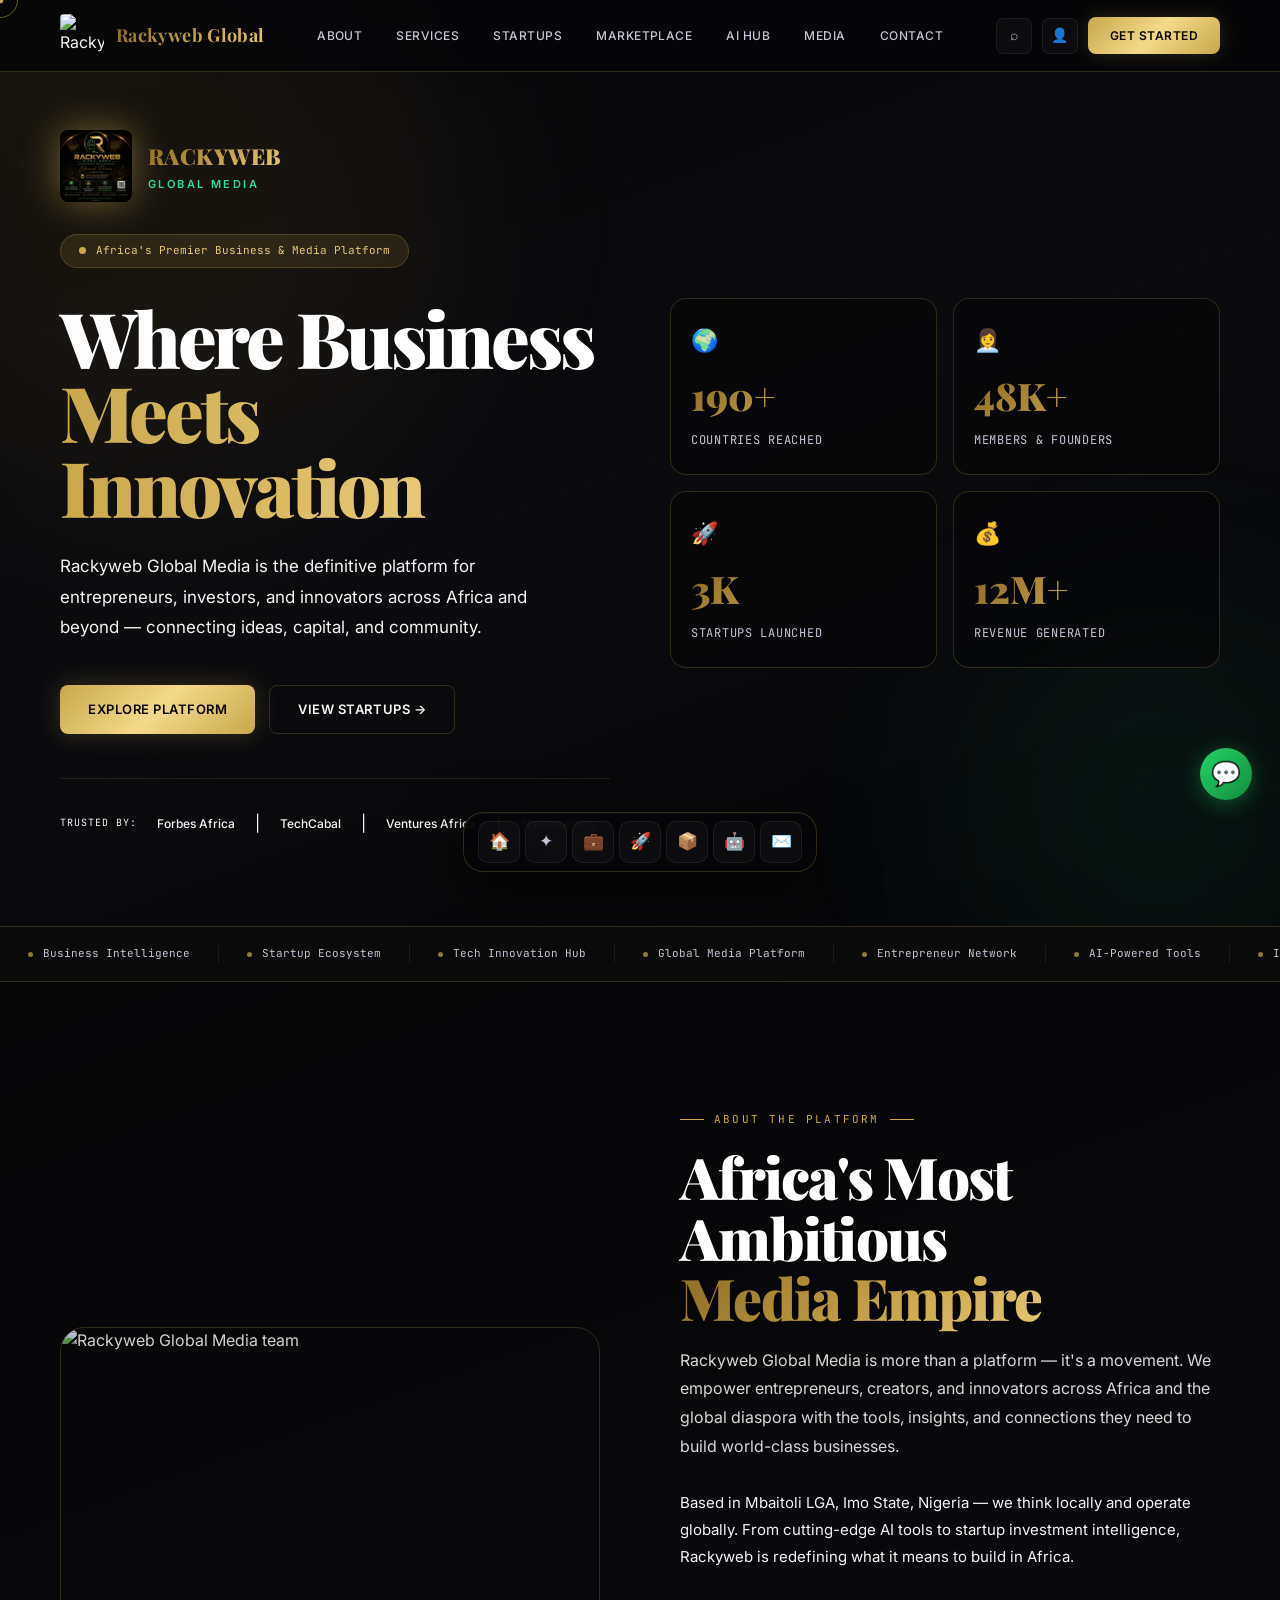
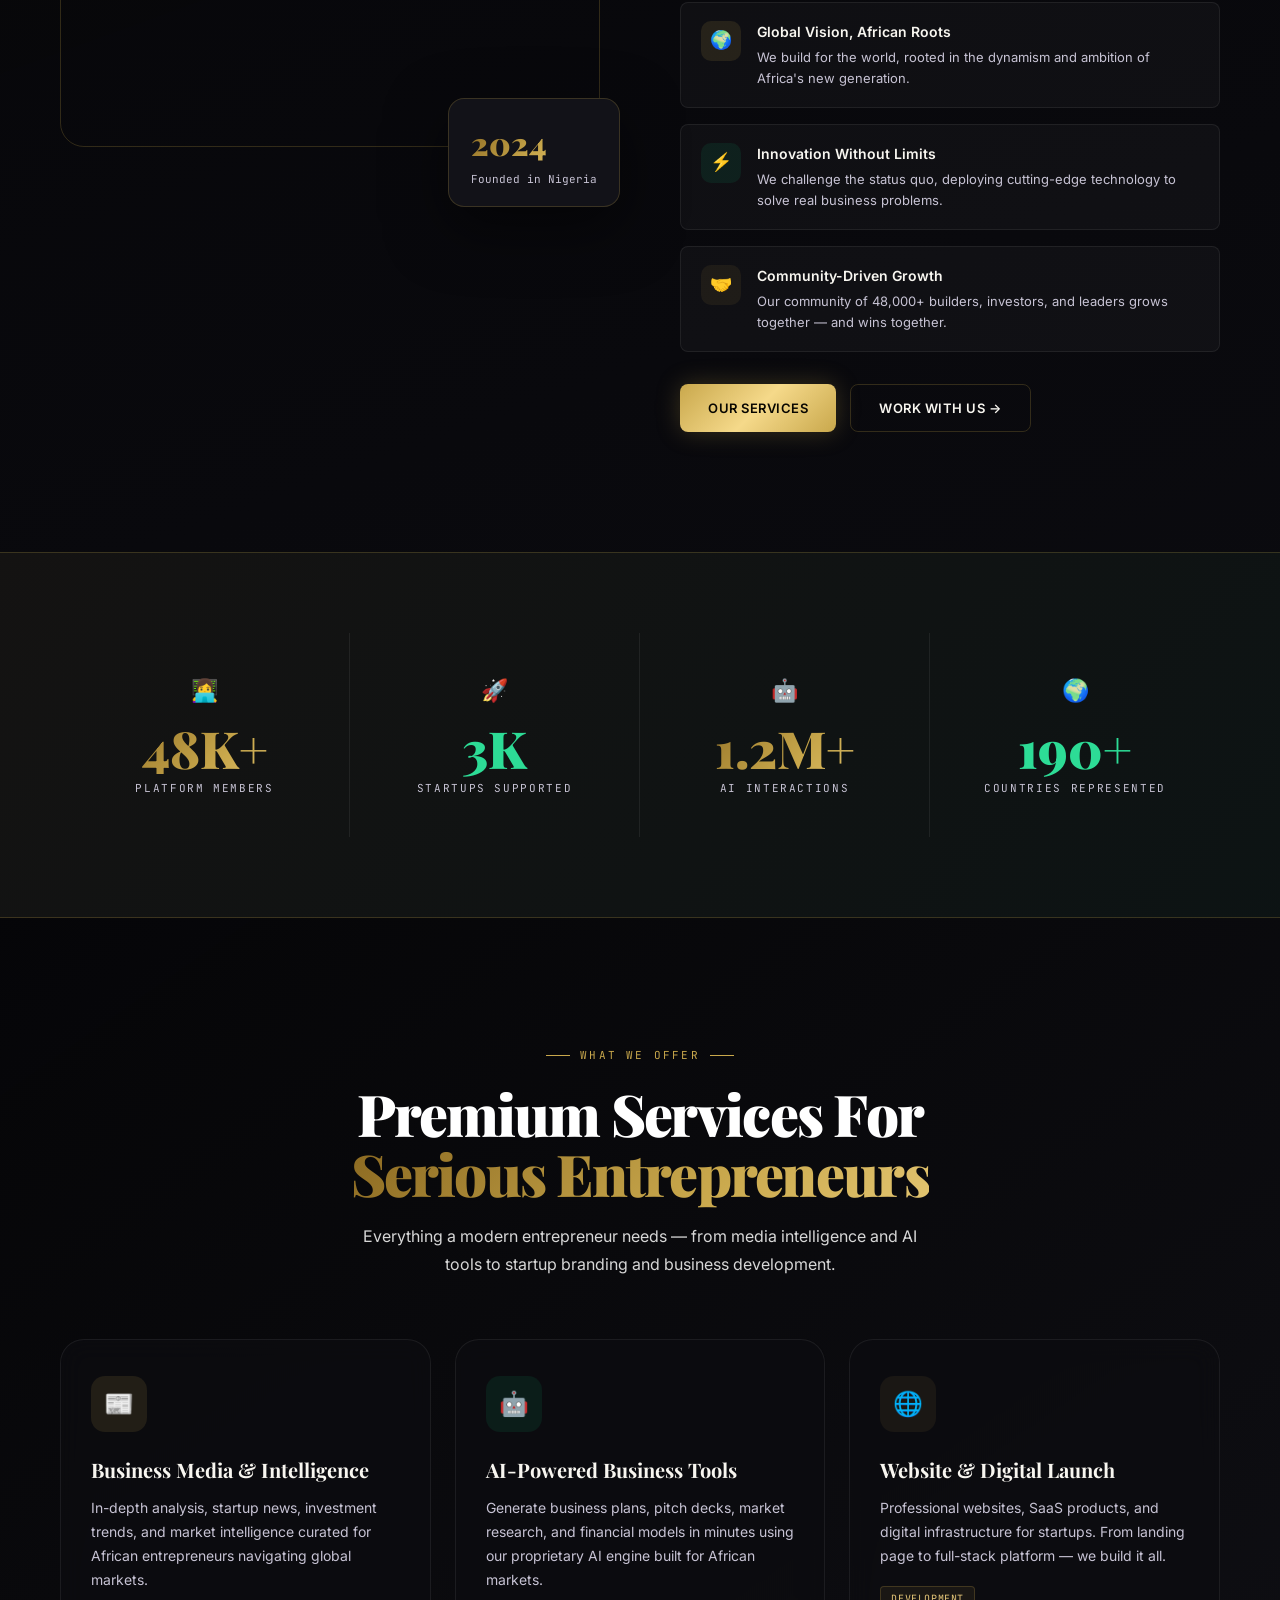
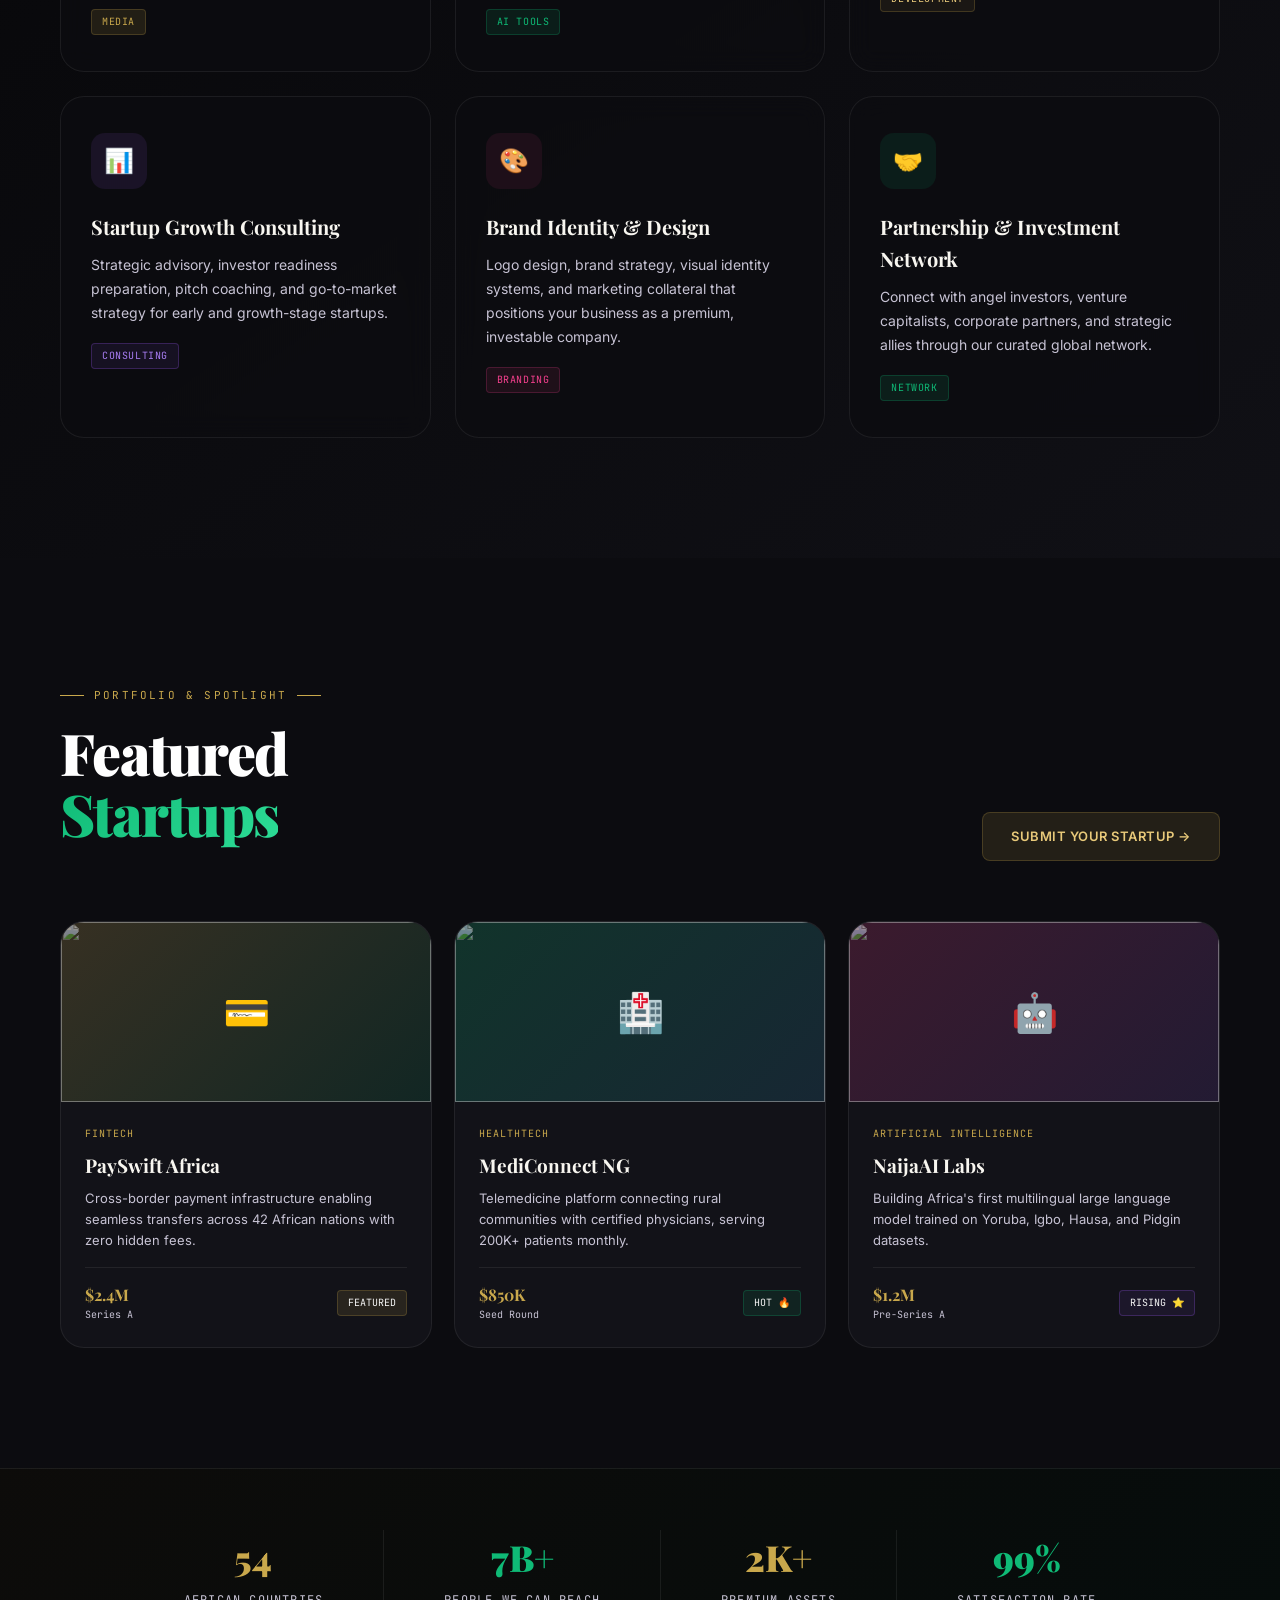
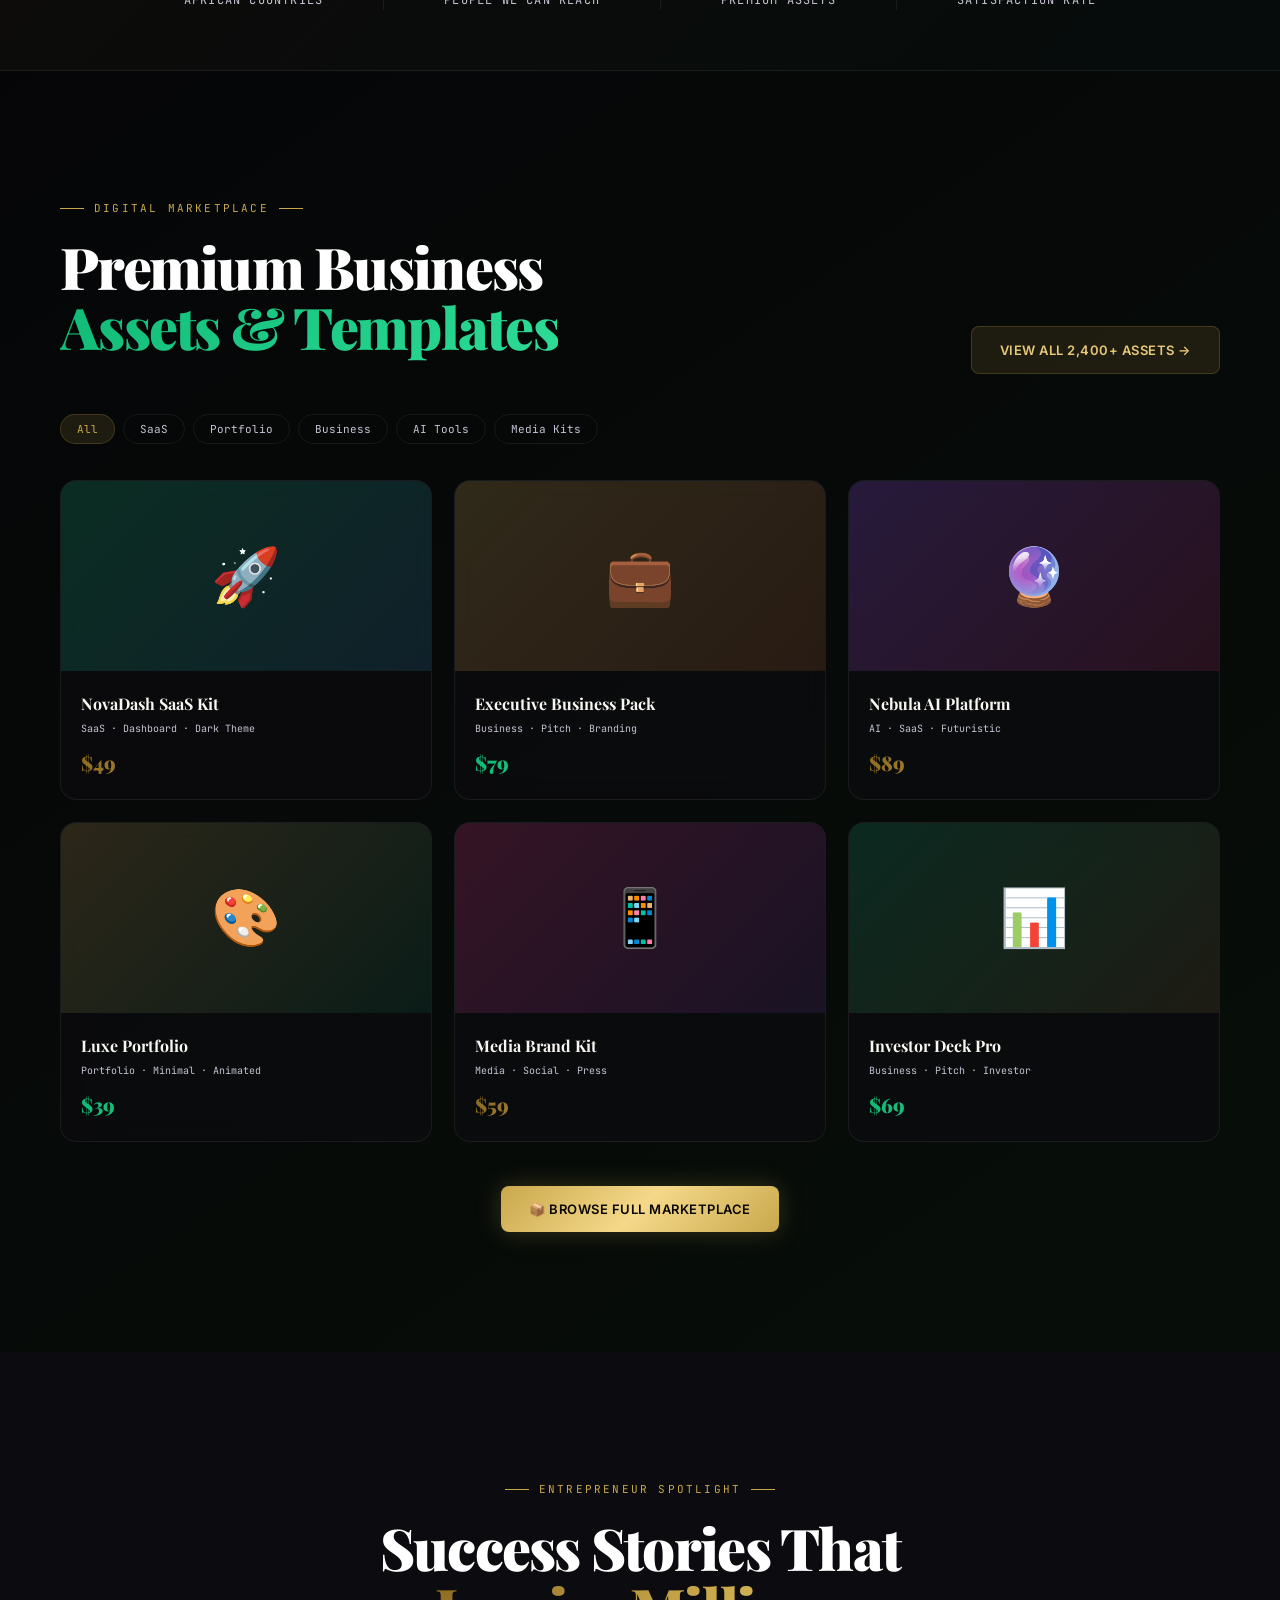
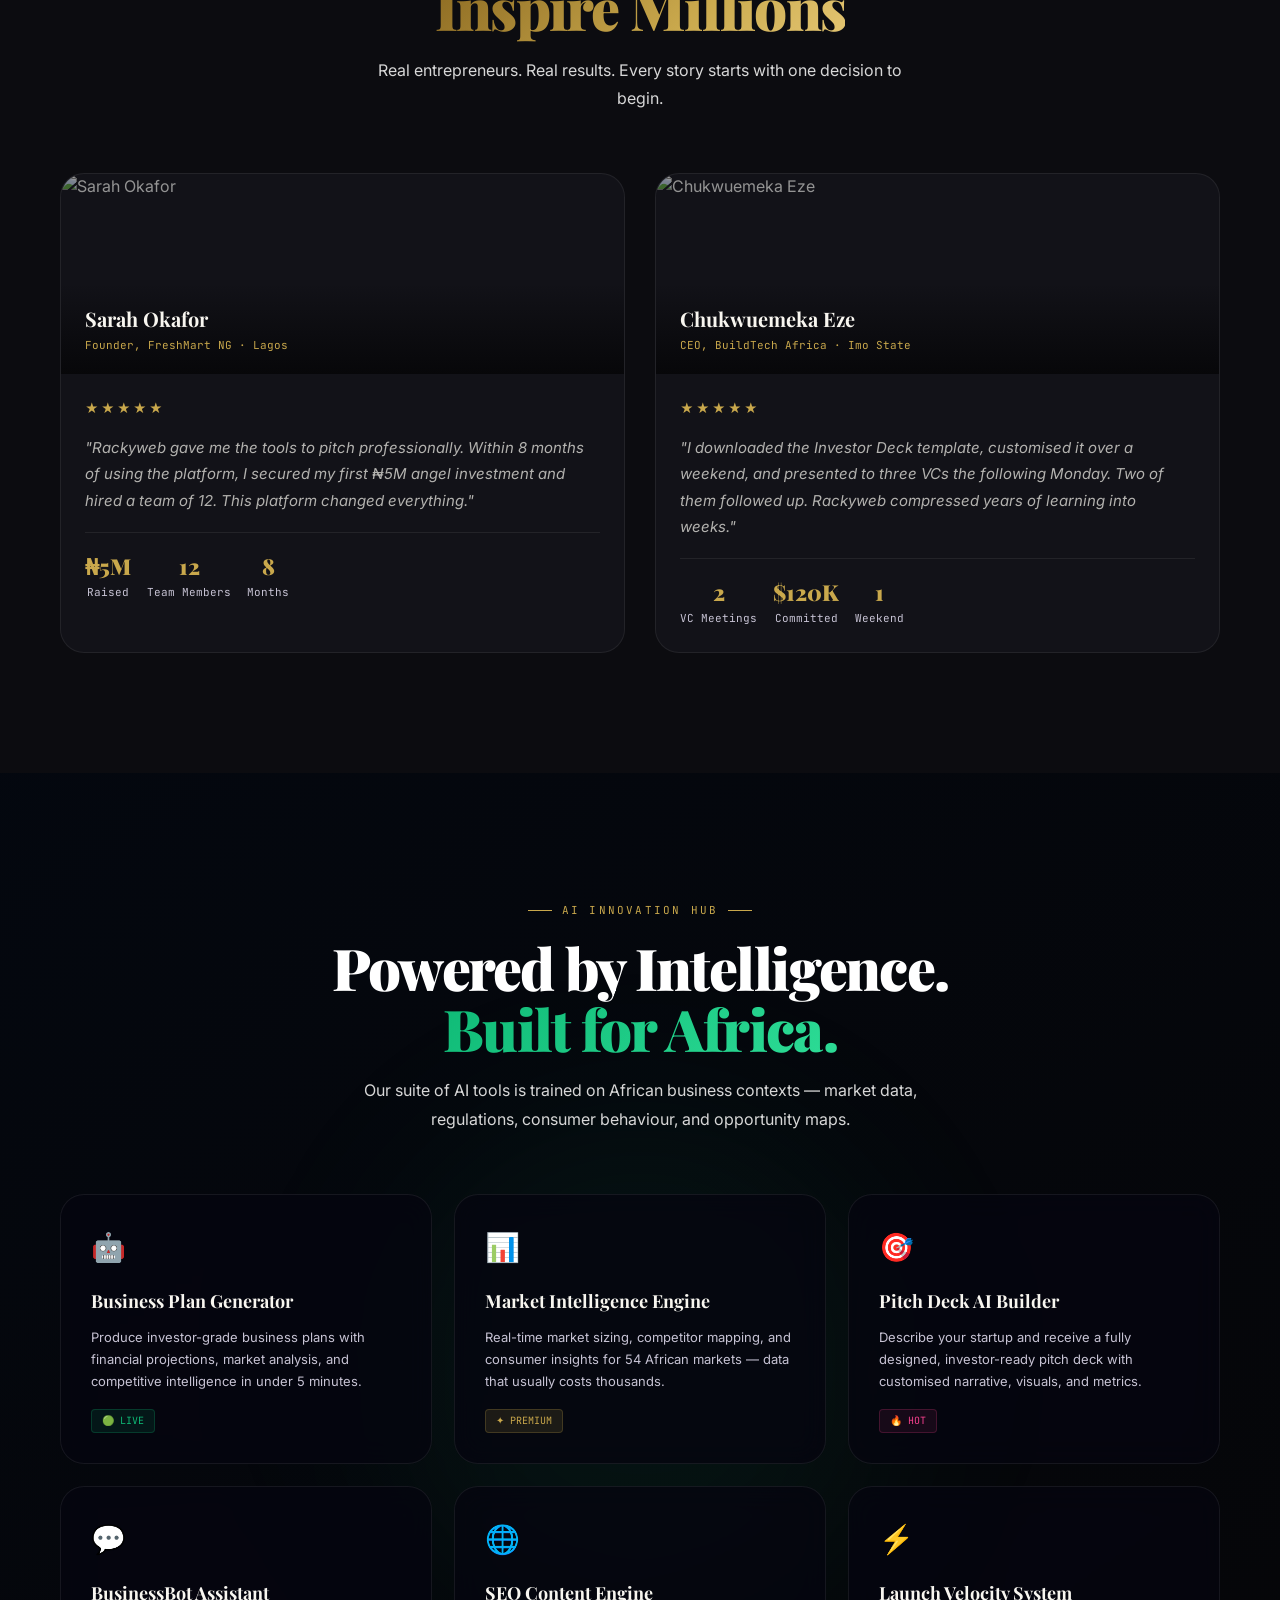
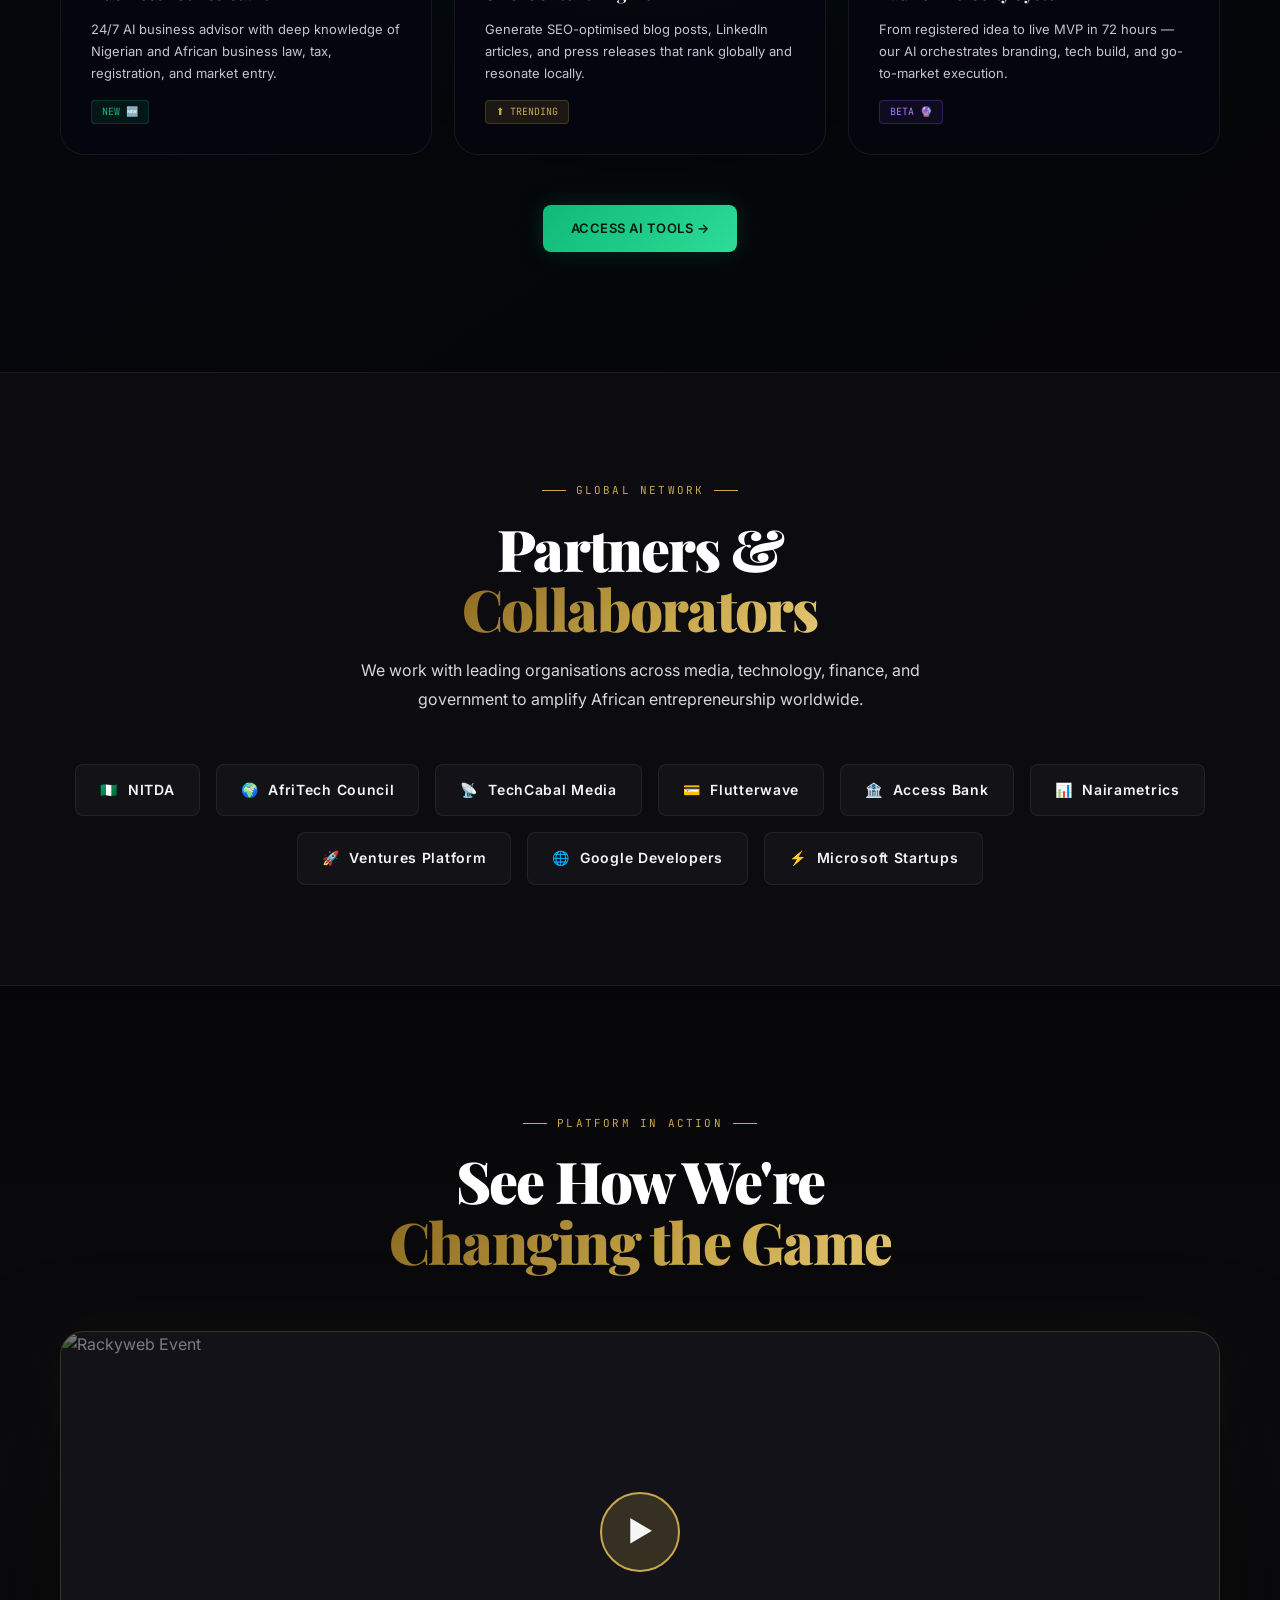
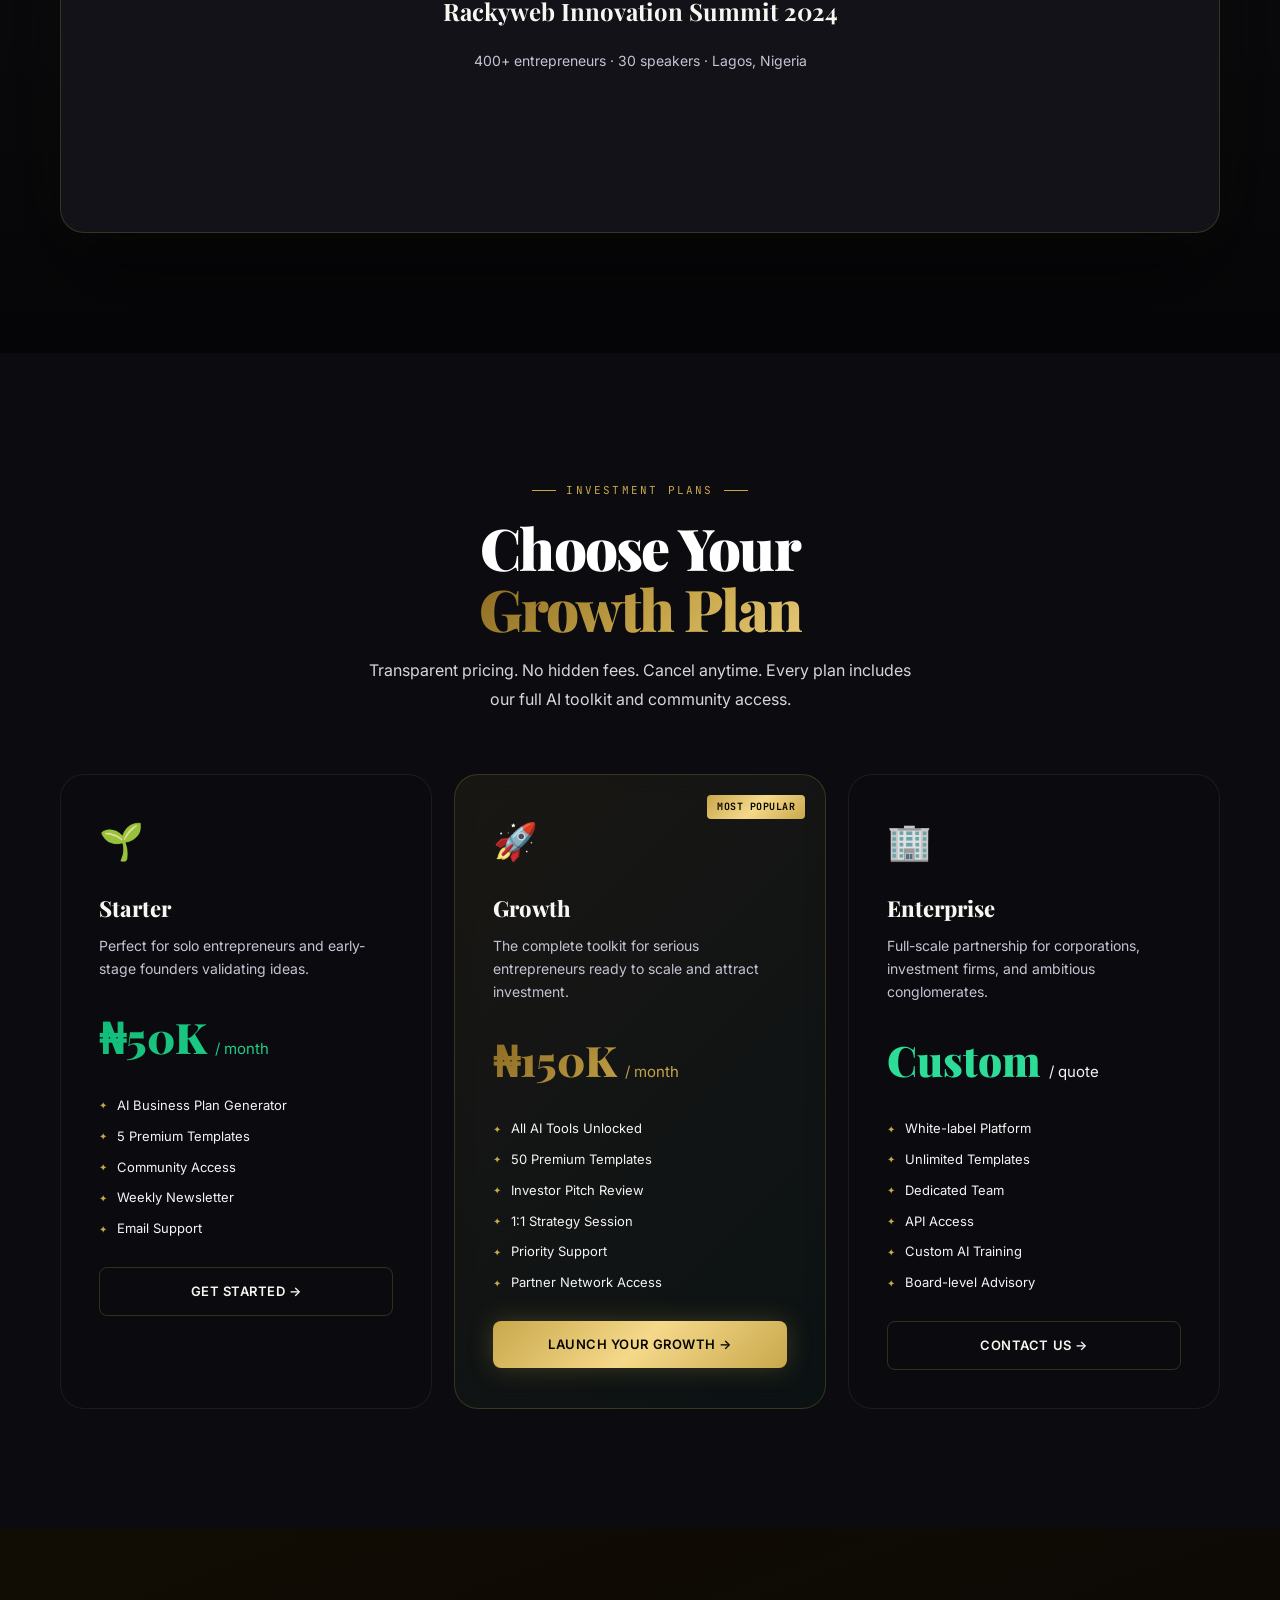
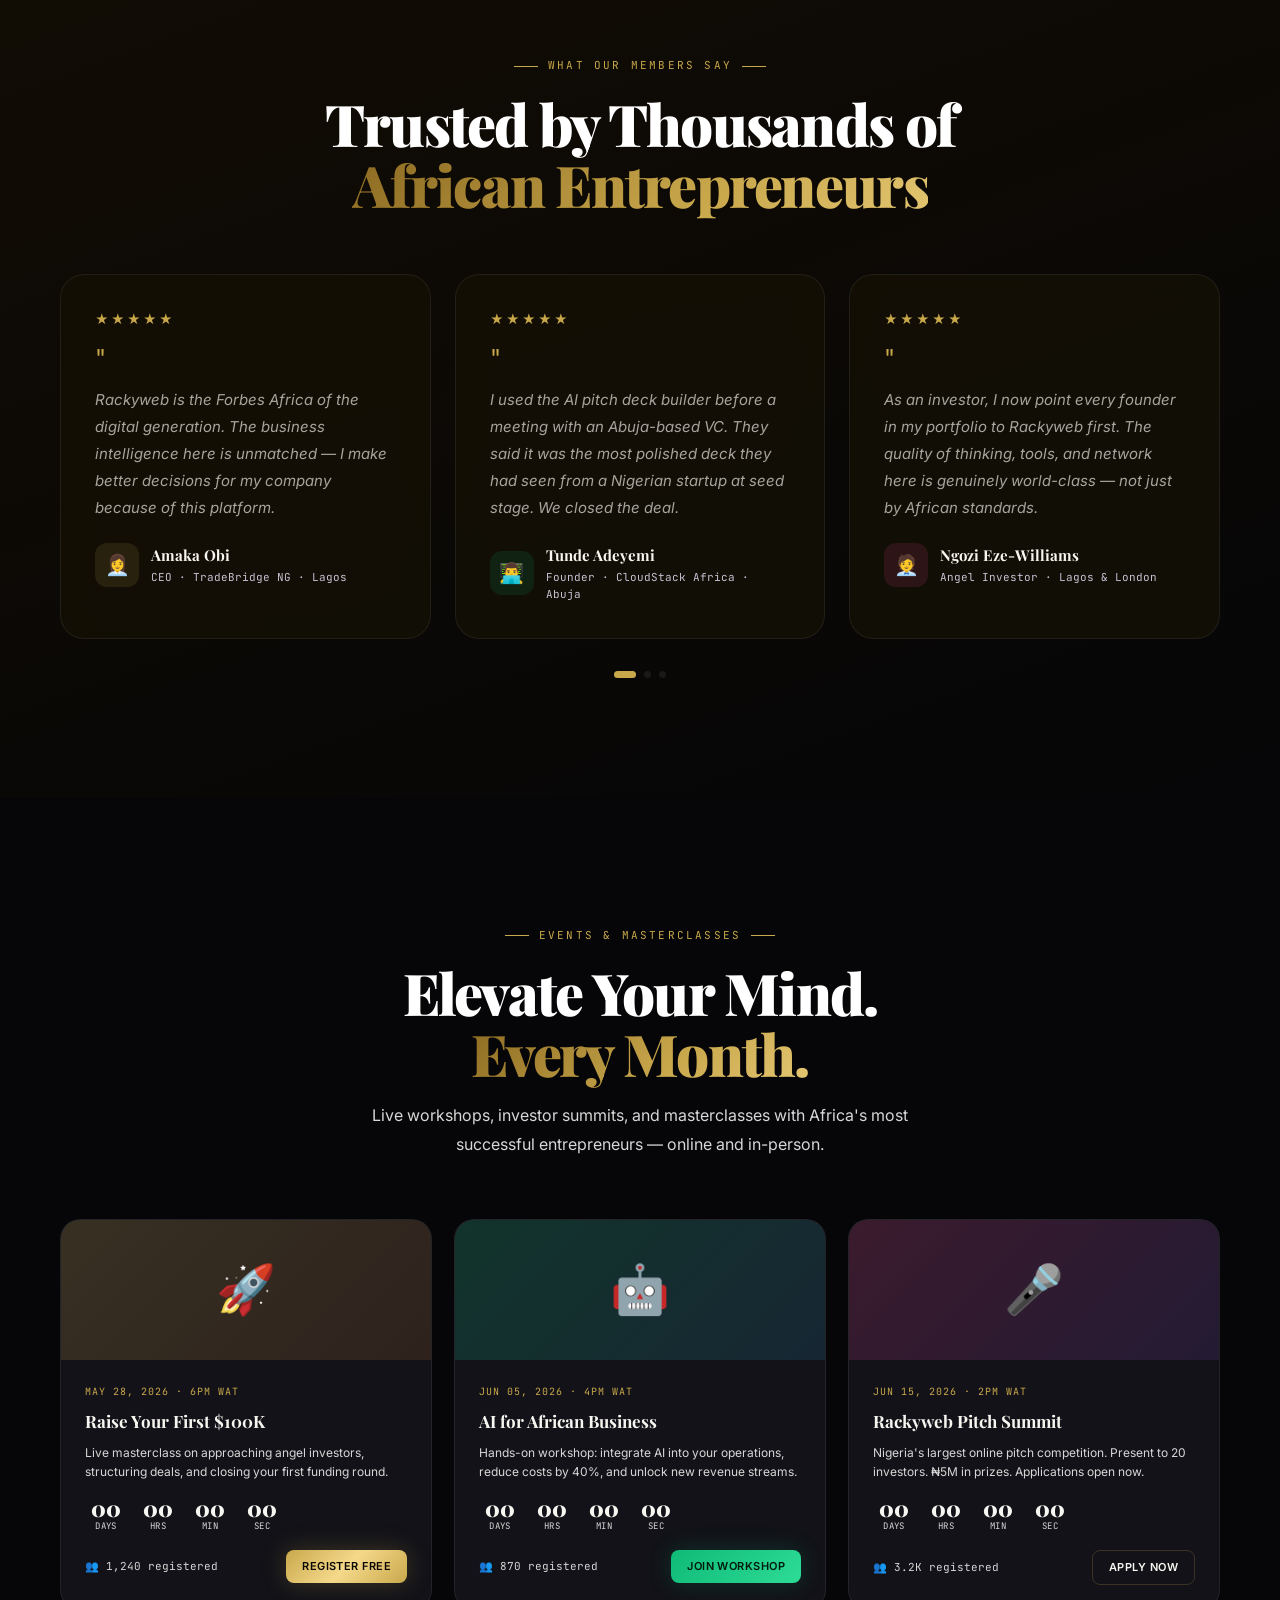
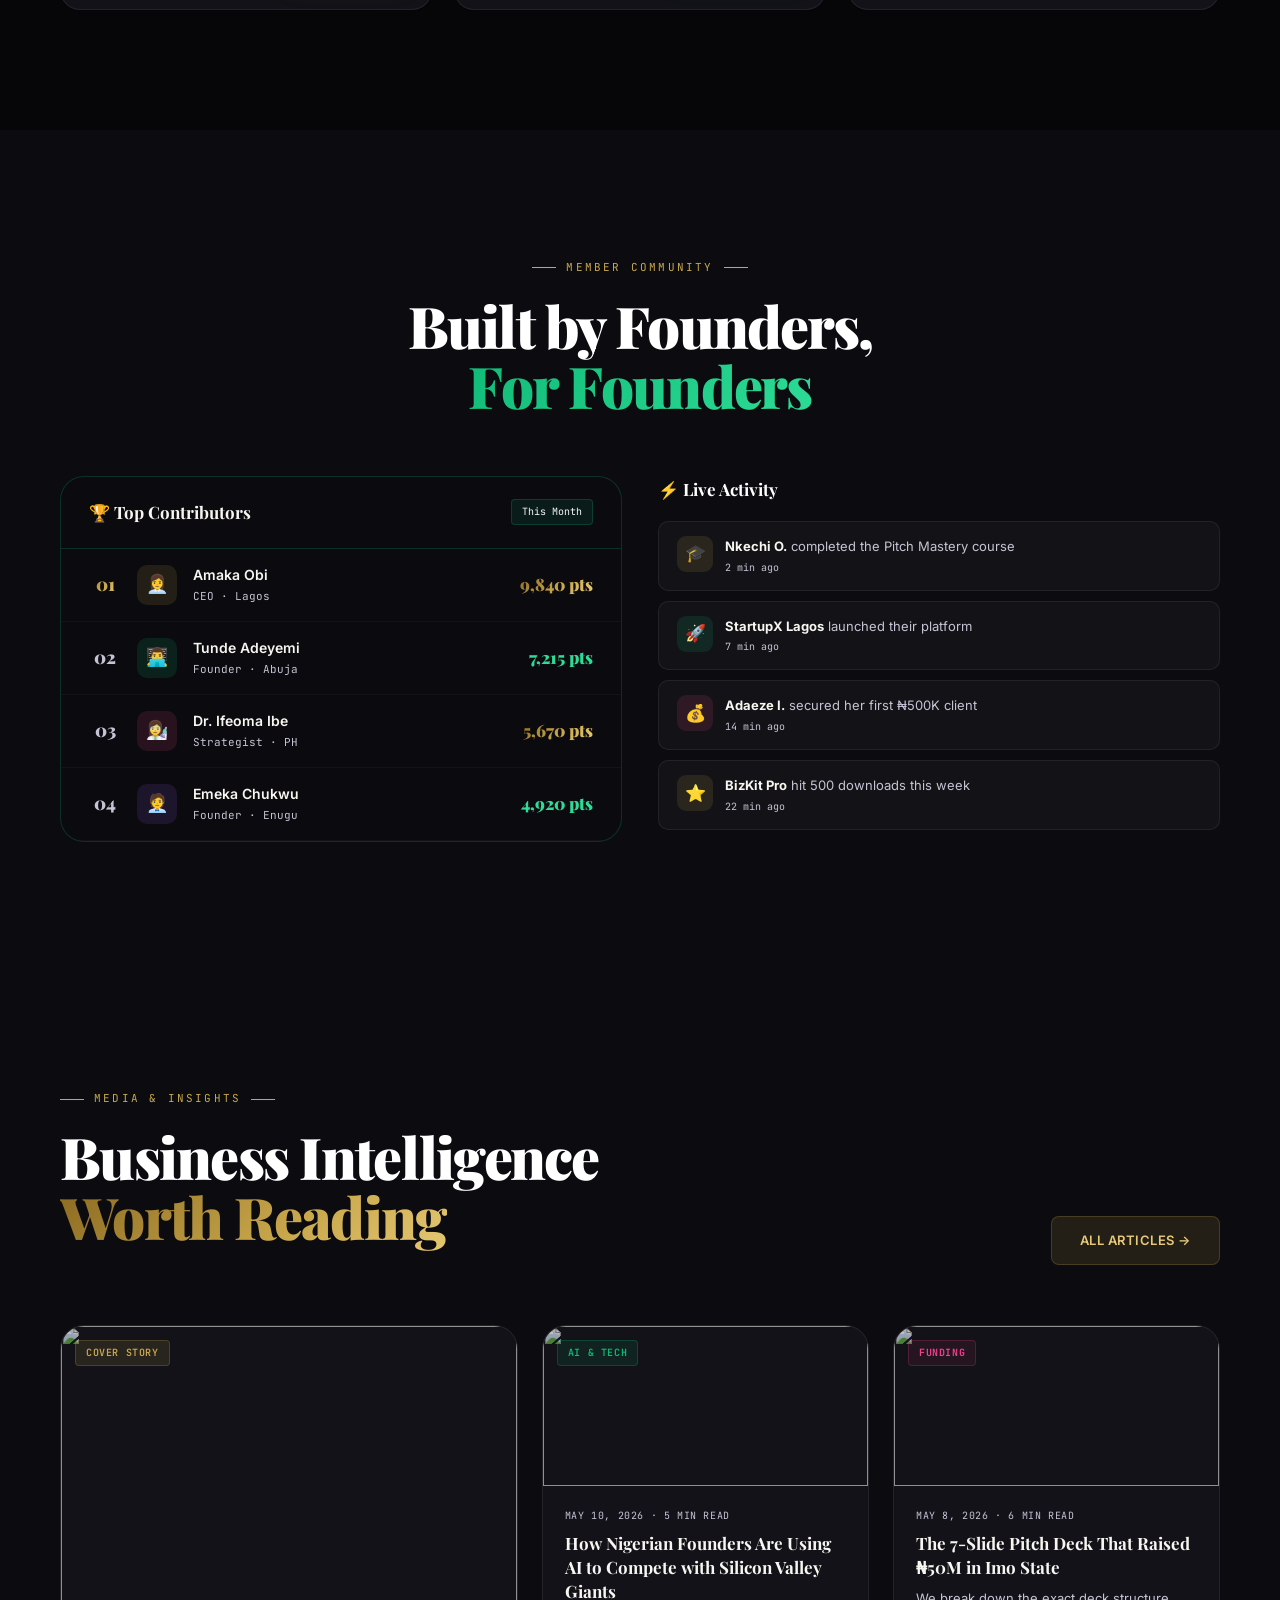
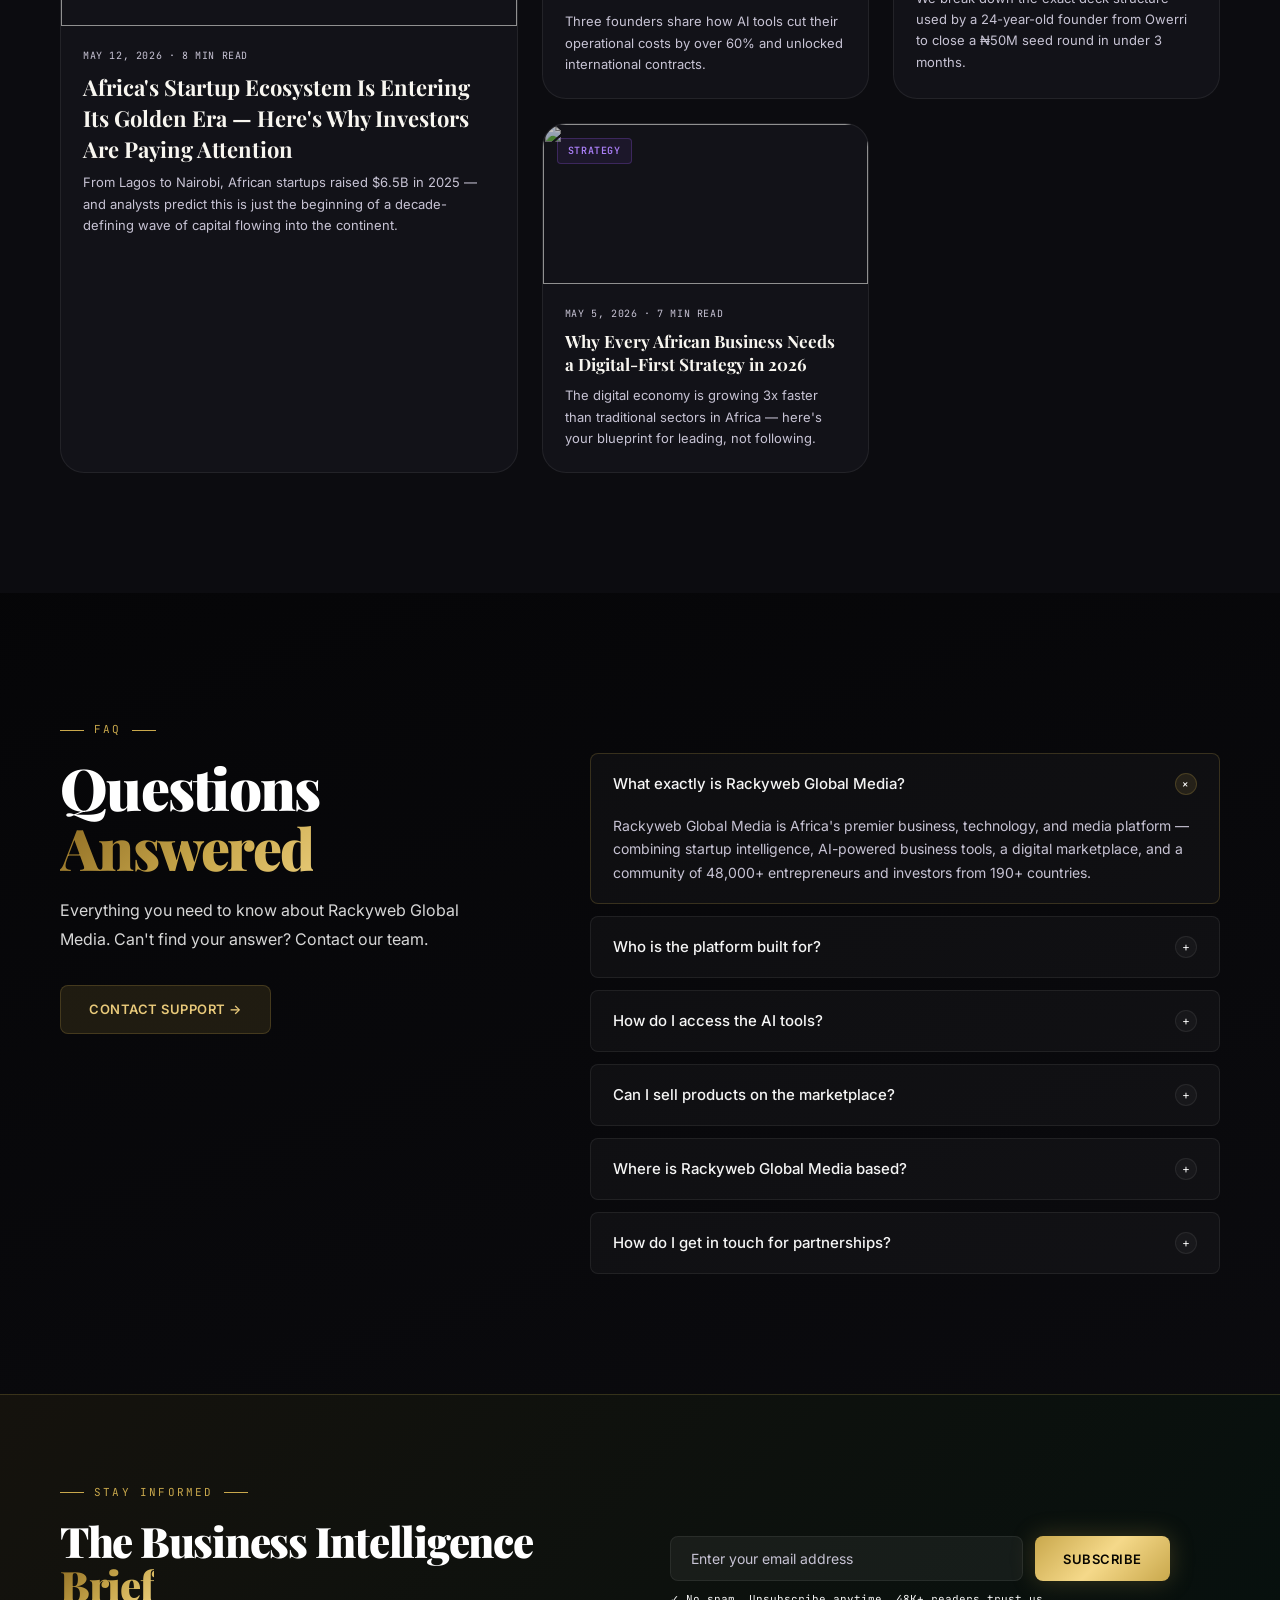
==== commit 9a41f75a: "Update index.html" ====
--- a/index.html
+++ b/index.html
@@ -189,7 +189,7 @@
       <div>
         <!-- Real Brand Logo -->
         <div style="display:flex;align-items:center;gap:16px;margin-bottom:32px;animation:fade-up .7s ease both">
-          <img src="assets/logo.png" alt="Rackyweb Global Media Logo"
+          <img src="logo.png" alt="Rackyweb Global Media Logo"
             style="height:72px;width:72px;object-fit:contain;border-radius:8px;
                    filter:drop-shadow(0 0 18px rgba(201,168,76,.5));
                    transition:filter .3s"
